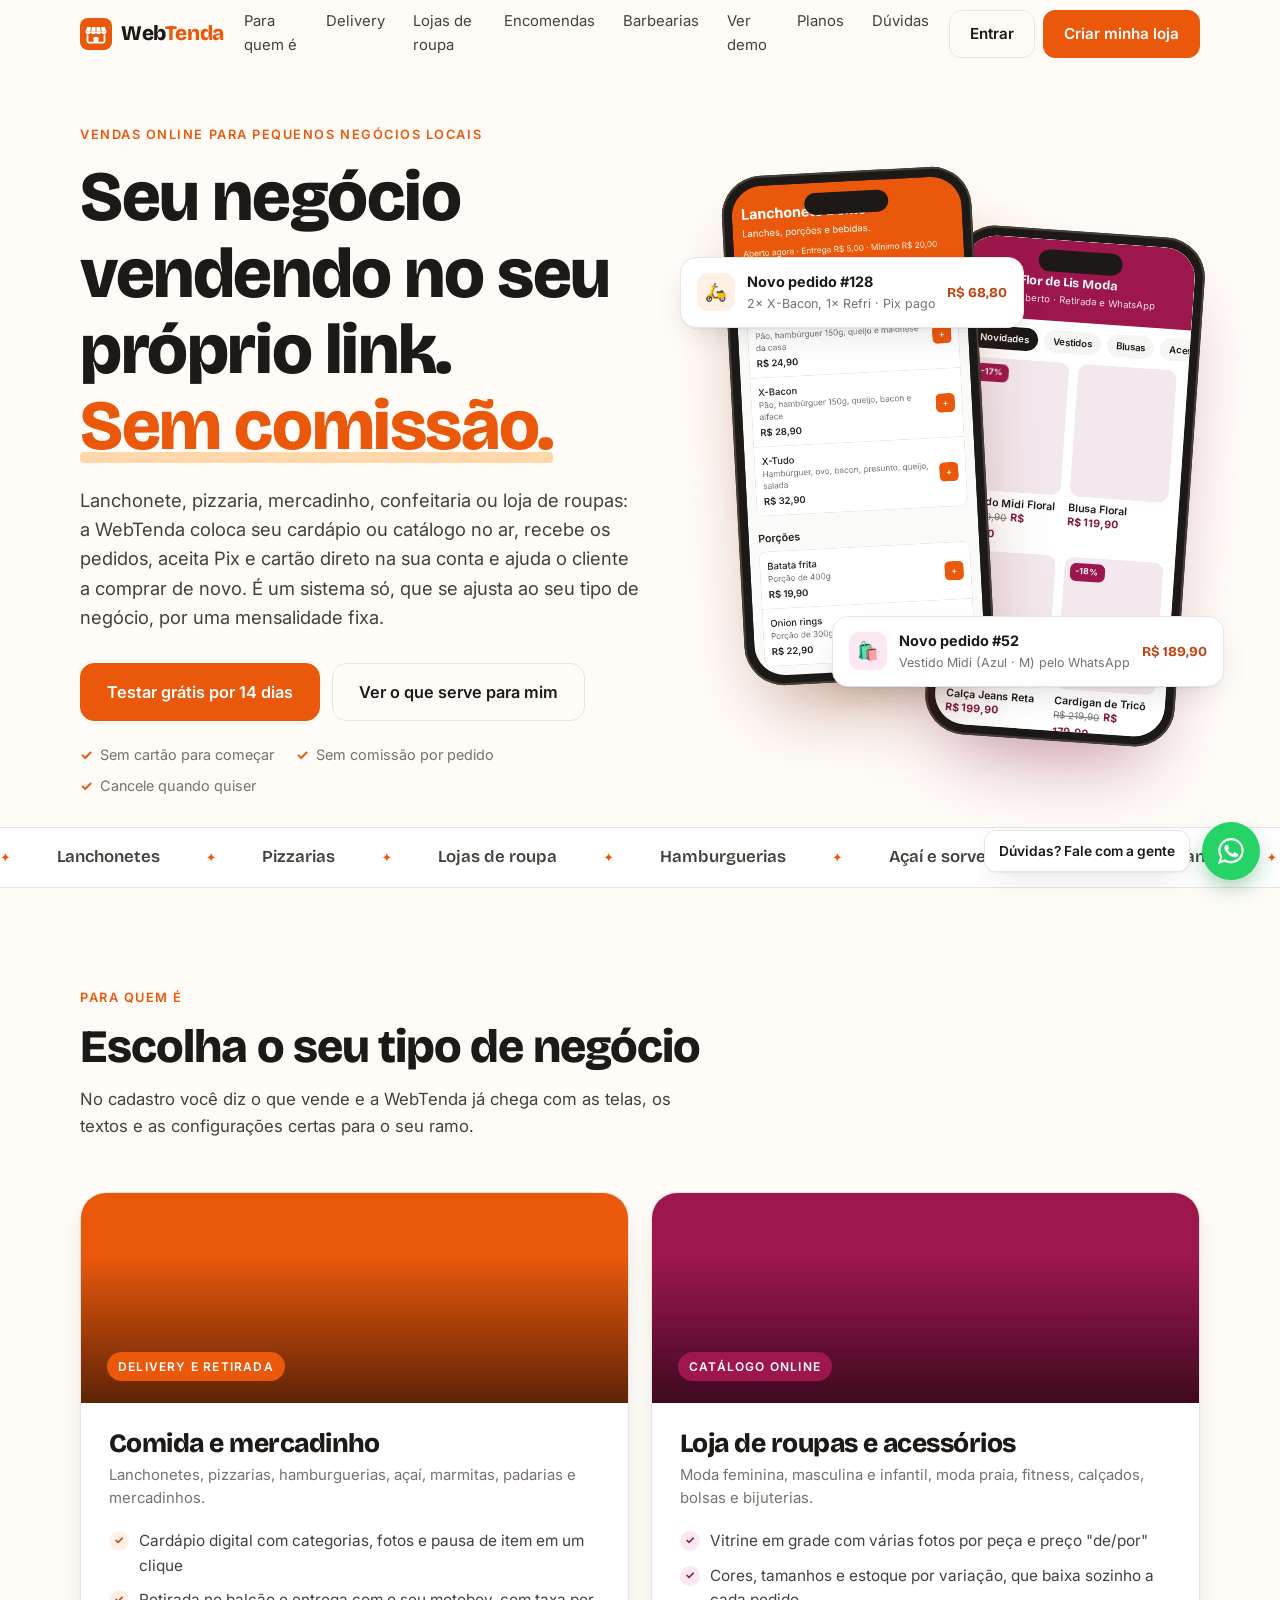
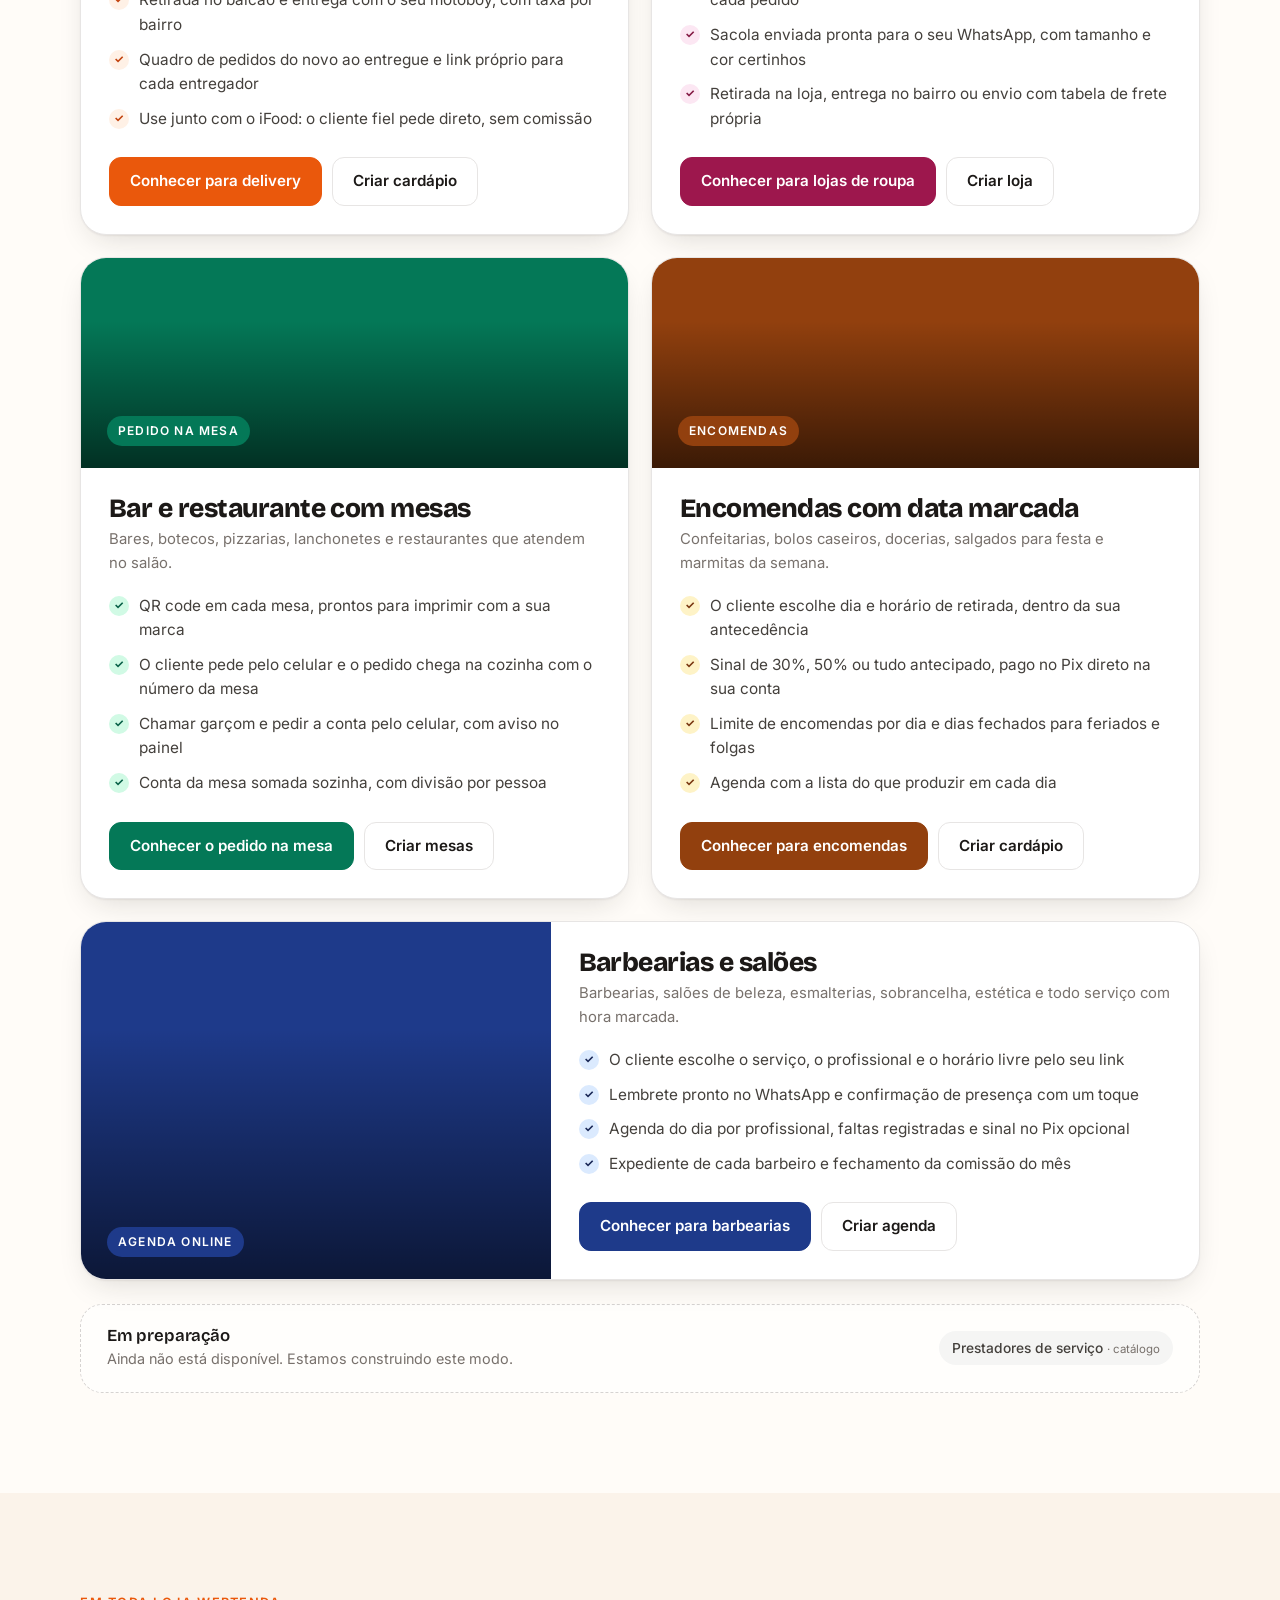
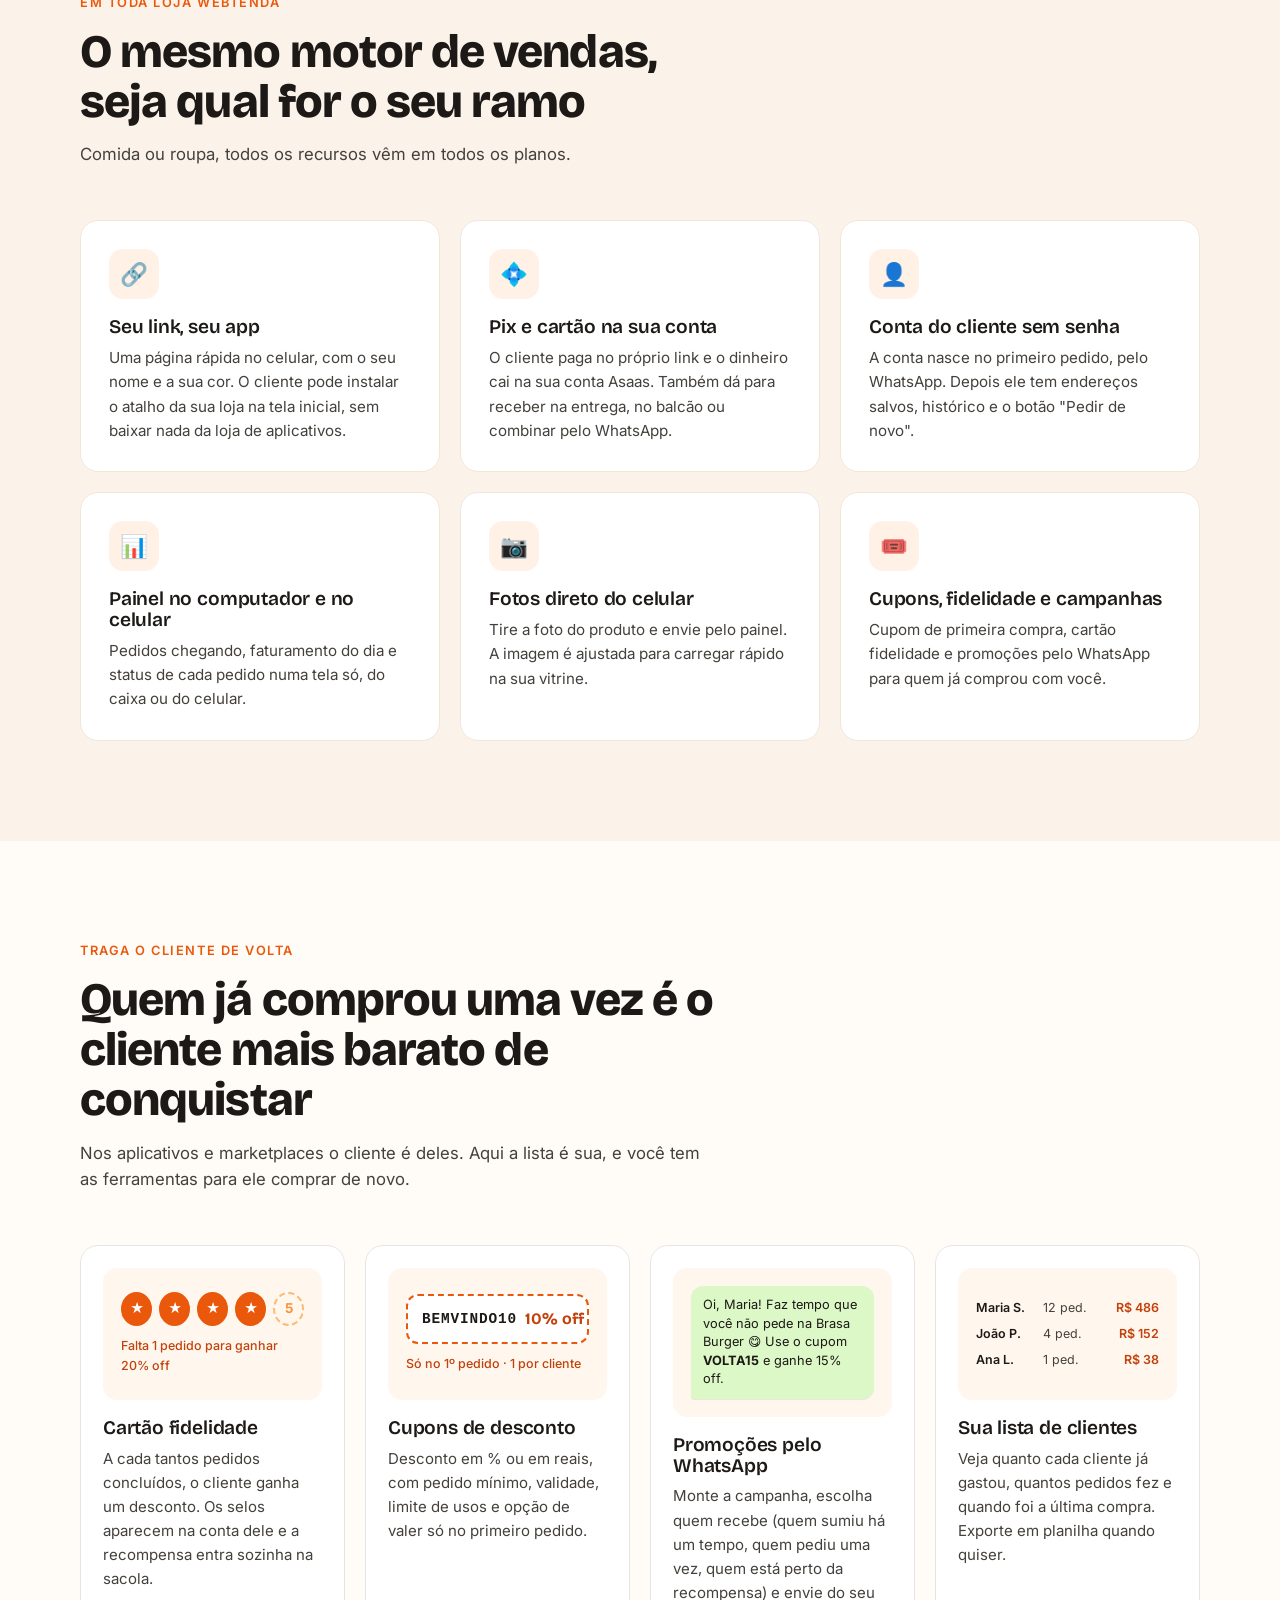
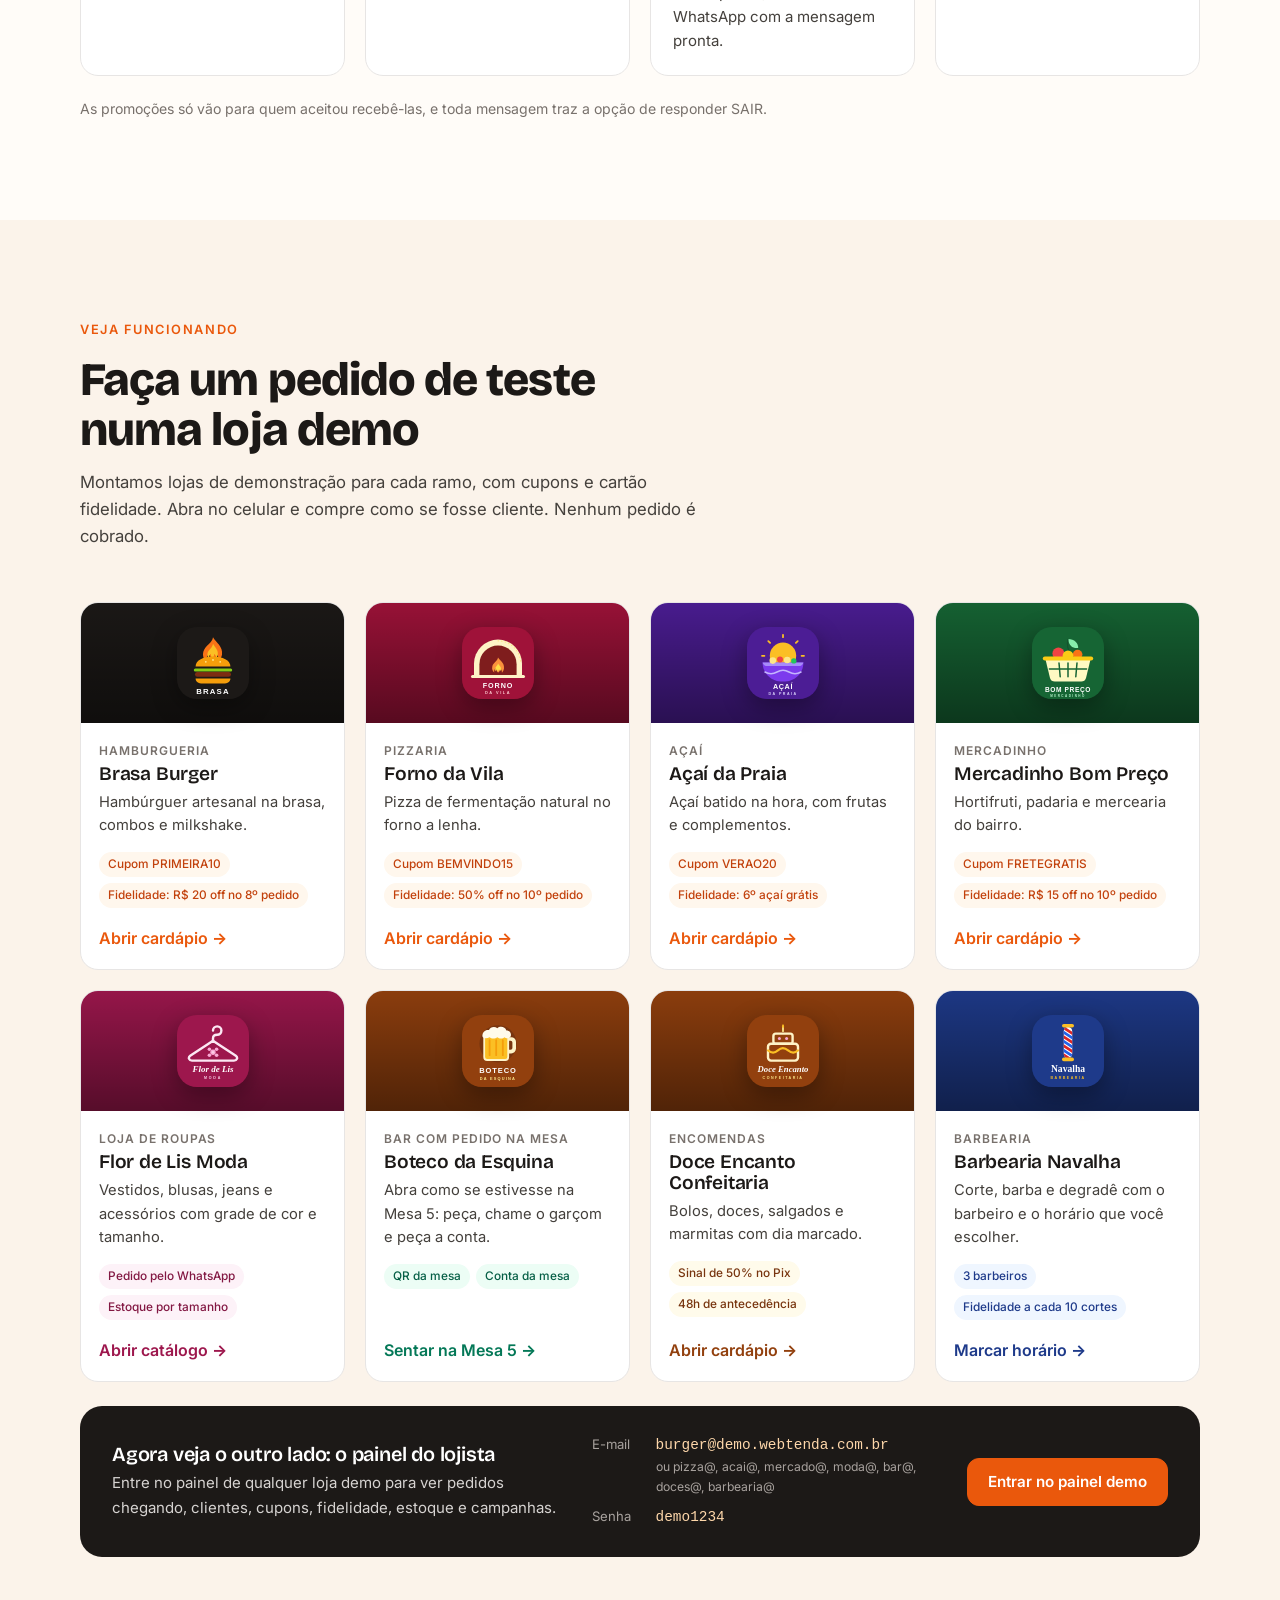
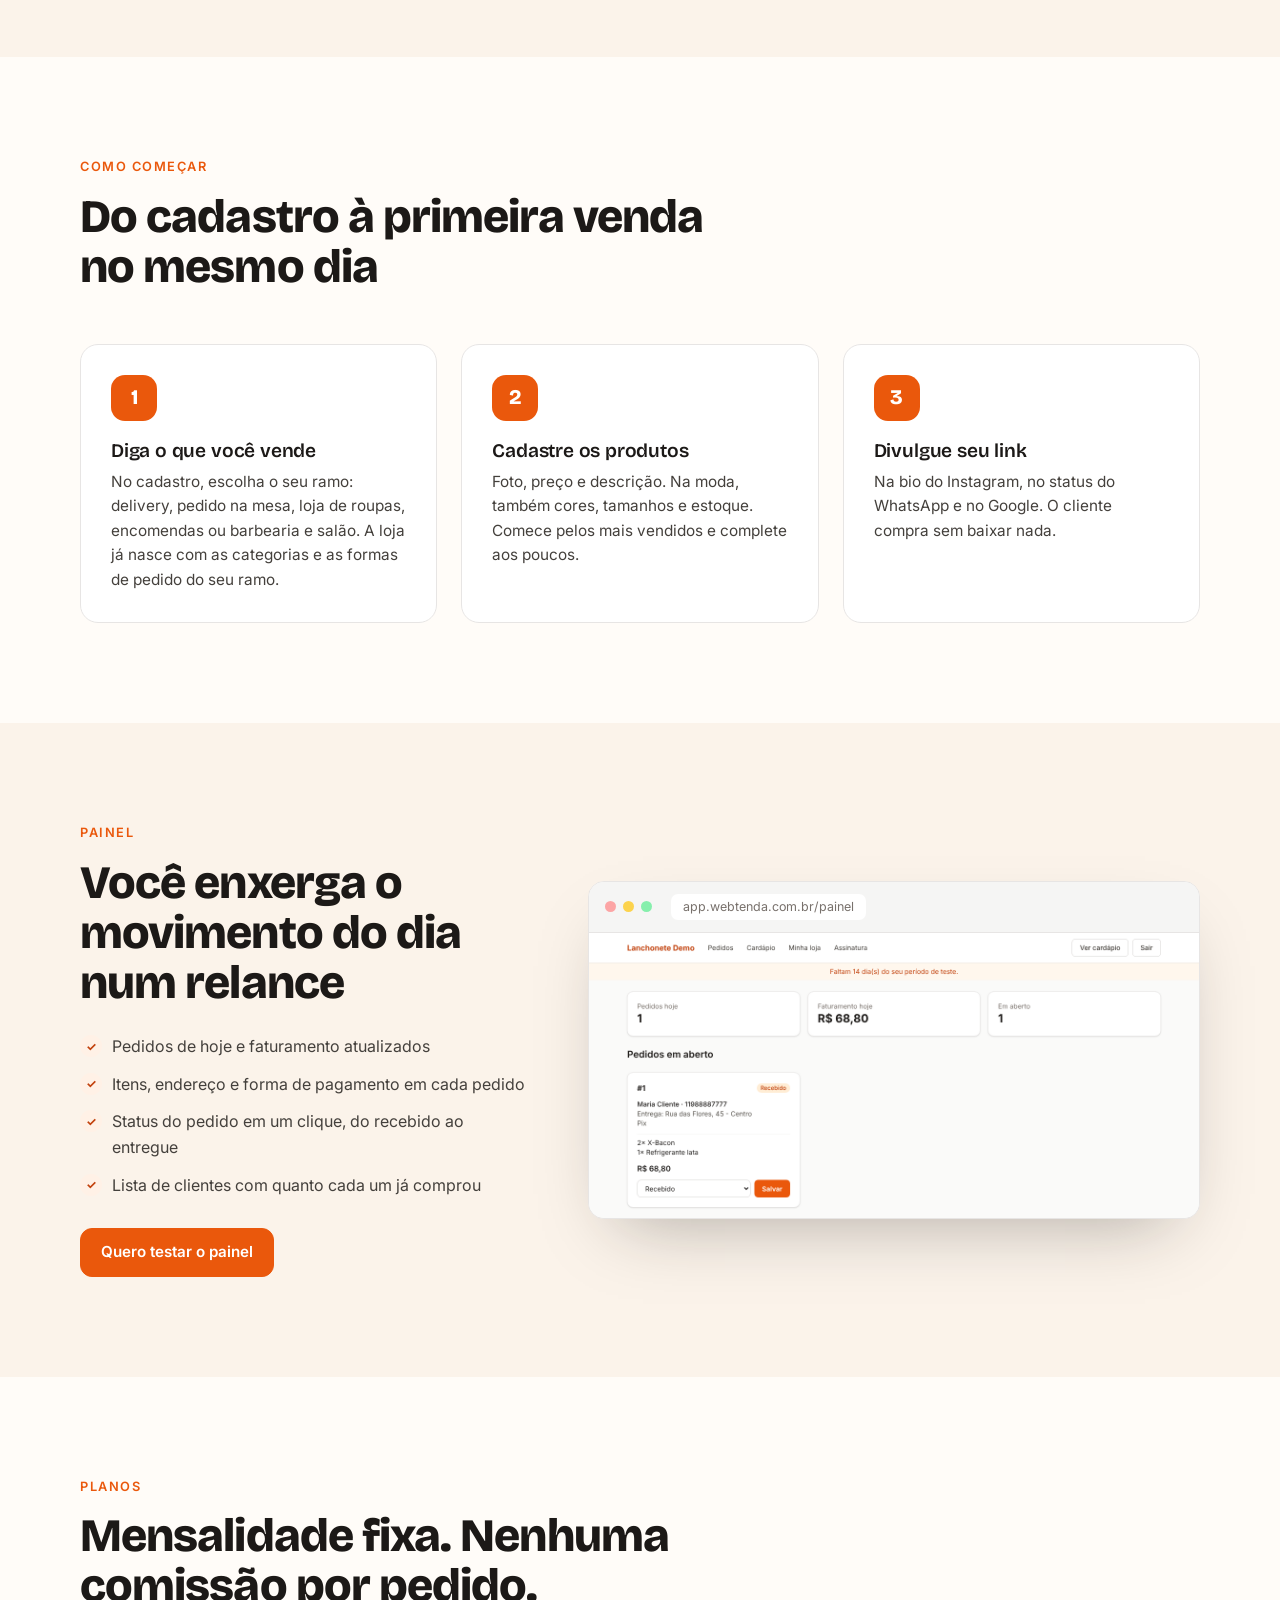
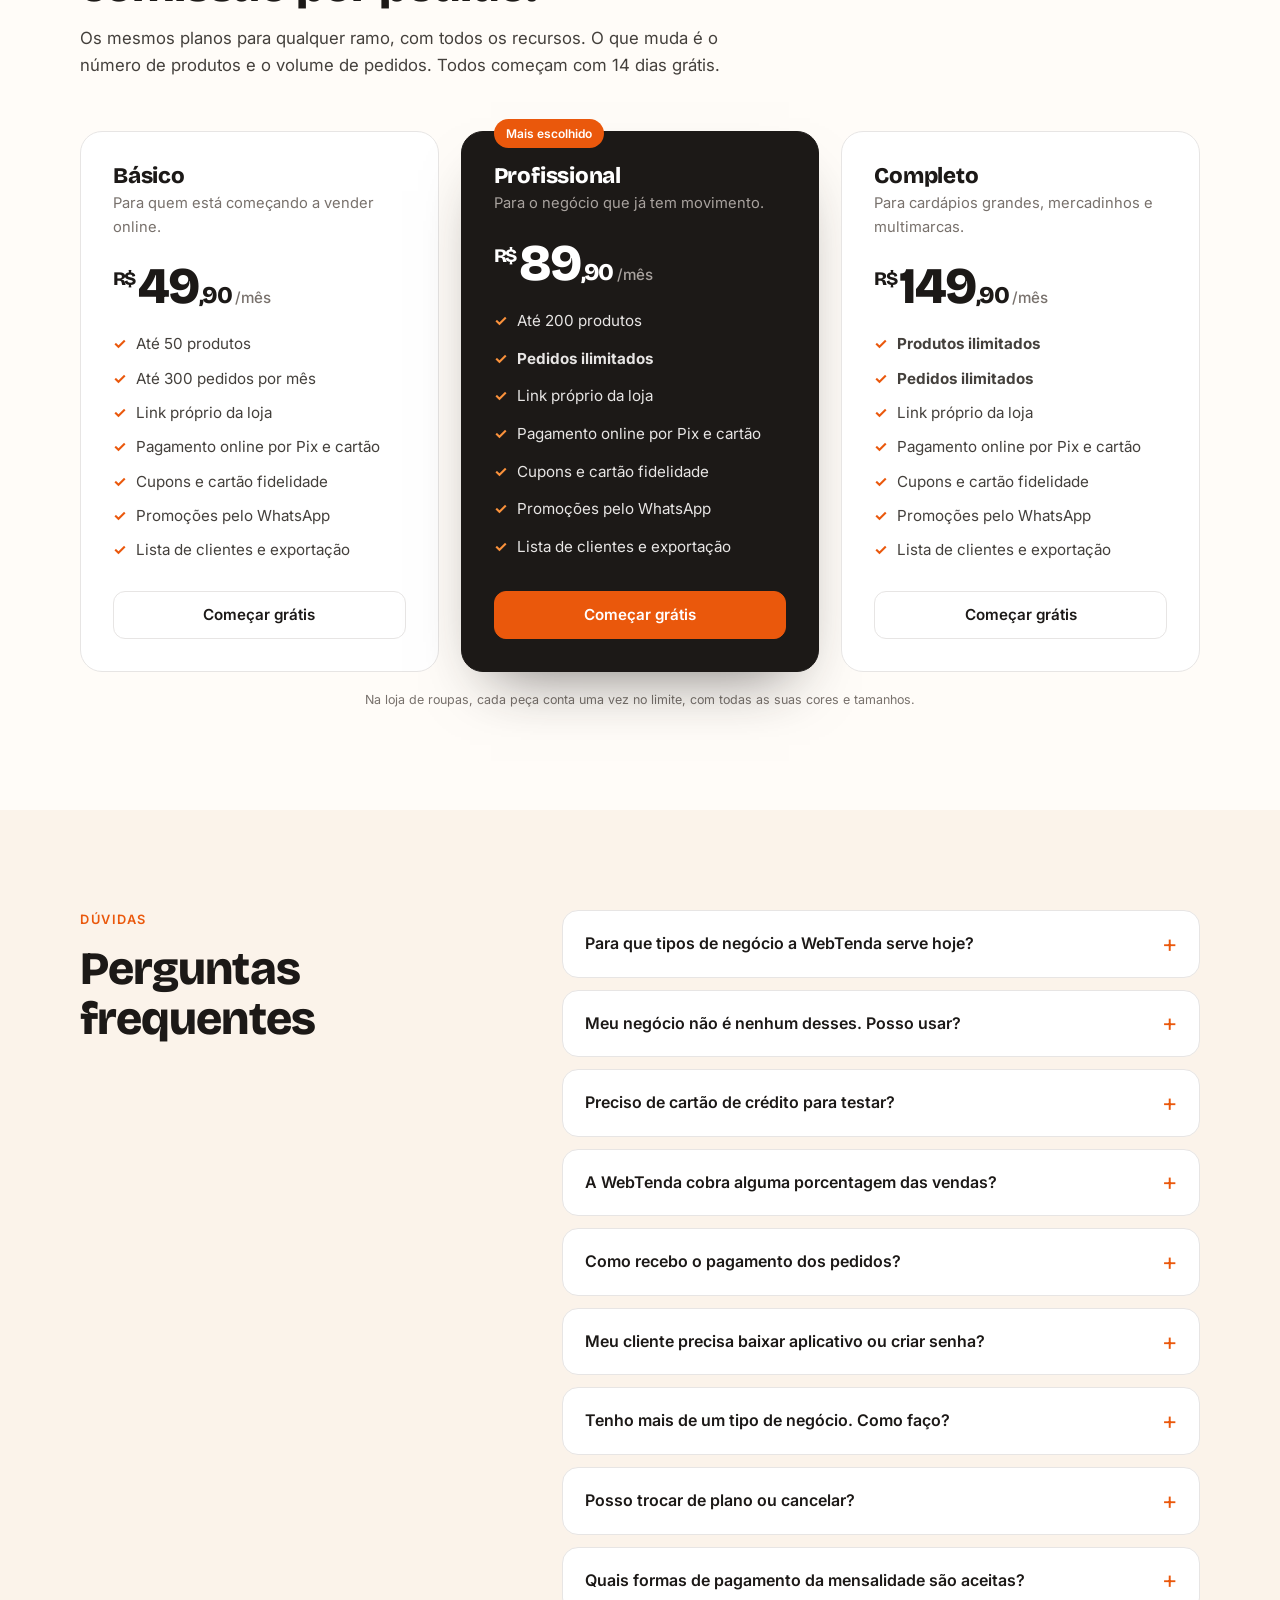
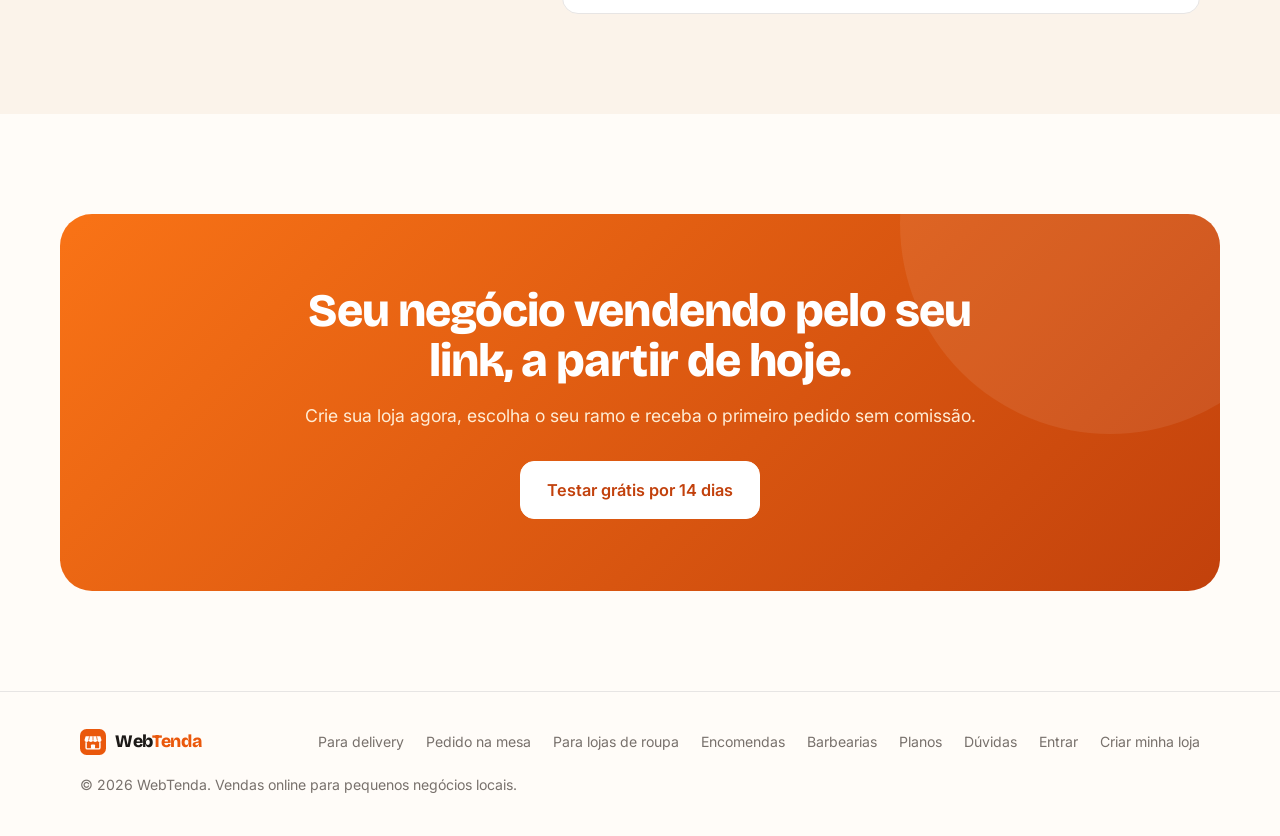
==== index.html @ 44e442da "Página para barbearias e salões e cartão na home - Nova página /barbearia/ (agenda online, lembrete," ====
<!doctype html>
<html lang="pt-BR">
<head>
<meta charset="utf-8">
<meta name="viewport" content="width=device-width, initial-scale=1">
<title>WebTenda: sua loja online com pedidos sem comissão</title>
<meta name="description" content="Cardápio digital para delivery e catálogo para lojas de roupa, com pedidos, Pix e cartão direto na sua conta, cupons, fidelidade e promoções pelo WhatsApp. Um sistema só para pequenos negócios locais, com mensalidade fixa e sem comissão por pedido. Teste grátis por 14 dias.">
<meta property="og:title" content="WebTenda: seu negócio vendendo no seu próprio link">
<meta property="og:description" content="Delivery e lojas de roupa vendendo pelo próprio link, com Pix e cartão na sua conta e sem comissão por pedido. Teste grátis por 14 dias.">
<meta property="og:type" content="website">
<meta property="og:url" content="https://webtenda.com.br/">
<meta property="og:image" content="https://webtenda.com.br/assets/og.png">
<meta name="theme-color" content="#ea580c">
<link rel="canonical" href="https://webtenda.com.br/">
<link rel="icon" href="assets/favicon.svg" type="image/svg+xml">
<link rel="apple-touch-icon" href="assets/apple-touch-icon.png">
<link rel="preconnect" href="https://fonts.googleapis.com">
<link rel="preconnect" href="https://fonts.gstatic.com" crossorigin>
<link href="https://fonts.googleapis.com/css2?family=Bricolage+Grotesque:opsz,wght@12..96,600;12..96,800&family=Inter:wght@400;500;600&display=swap" rel="stylesheet">
<link rel="stylesheet" href="style.css">
<style>
  /* Página principal: apresenta a WebTenda e leva para cada nicho. */

  /* Hero com dois celulares: cardápio (laranja) e catálogo de moda (vinho) */
  .duo-hero{position:relative;height:600px}
  .duo-hero .phone{position:absolute;width:250px;height:510px;border-radius:40px;padding:10px}
  .duo-hero .phone-screen{border-radius:31px}
  .duo-hero .p-food{left:4%;top:10px;z-index:2}
  .duo-hero .p-loja{right:2%;top:70px;transform:rotate(4deg);animation:float2 8s ease-in-out infinite;box-shadow:0 40px 80px -30px rgba(131,24,67,.5),inset 0 0 0 2px #44403c}
  @keyframes float2{0%,100%{transform:rotate(4deg) translateY(0)}50%{transform:rotate(4deg) translateY(-10px)}}
  .duo-hero .t1{top:96px;left:-34px;z-index:3}
  .duo-hero .t2{top:455px;right:-24px;z-index:3}
  .duo-hero .t2 .toast-ico{background:#fce7f3}
  .cat{height:100%;overflow:hidden;background:#fff;font-family:var(--sans);font-size:10.5px;color:var(--ink)}
  .cat-head{background:#9d174d;color:#fff;padding:32px 12px 12px;display:flex;align-items:center;gap:9px}
  .cat-head img{width:34px;height:34px;border-radius:11px;background:#fff}
  .cat-head strong{display:block;font-size:12.5px;font-family:var(--display)}
  .cat-head small{opacity:.85;font-size:9.5px}
  .cat-tabs{display:flex;gap:6px;padding:9px 11px;overflow:hidden;white-space:nowrap}
  .cat-tabs span{padding:4px 9px;border-radius:99px;background:#f5f5f4;font-weight:600;font-size:9.5px}
  .cat-tabs span.on{background:var(--ink);color:#fff}
  .cat-grid{display:grid;grid-template-columns:1fr 1fr;gap:9px;padding:0 11px;animation:scrollgrid 16s 2s ease-in-out infinite}
  .pc-img{aspect-ratio:3/4;border-radius:10px;background:#f3e8ee center/cover no-repeat;position:relative}
  .pc-img em{position:absolute;top:6px;left:6px;background:#9d174d;color:#fff;font-style:normal;font-weight:700;font-size:8.5px;padding:2px 6px;border-radius:6px}
  .pc b{display:block;margin-top:5px;font-weight:600;line-height:1.25}
  .pc s{color:var(--mute);font-size:9.5px;margin-right:4px}
  .pc i{font-style:normal;font-weight:700;color:#831843}
  @keyframes scrollgrid{0%,18%{transform:translateY(0)}50%,68%{transform:translateY(-38%)}100%{transform:translateY(0)}}

  /* Escolha do nicho */
  .niches{display:grid;grid-template-columns:repeat(2,minmax(0,1fr));gap:22px}
  .niche{--c:#ea580c;--cd:#c2410c;--cl:#fff1e6;display:flex;flex-direction:column;background:#fff;border:1px solid var(--line);border-radius:26px;overflow:hidden;box-shadow:var(--shadow);transition:transform .2s,box-shadow .2s}
  .niche:hover{transform:translateY(-4px);box-shadow:0 2px 4px rgba(28,25,23,.06),0 26px 50px -20px rgba(28,25,23,.3)}
  .niche.moda{--c:#9d174d;--cd:#831843;--cl:#fce7f3}
  .niche.mesa{--c:#047857;--cd:#065f46;--cl:#d1fae5}
  .niche.doce{--c:#92400e;--cd:#78350f;--cl:#fef3c7}
  .niche.barber{--c:#1e3a8a;--cd:#172554;--cl:#dbeafe}
  @media (min-width:901px){.niche.barber{grid-column:1/-1;flex-direction:row}.niche.barber .niche-top{width:42%;height:auto;min-height:260px;flex:none}}
  .niche-top{position:relative;height:210px;background:linear-gradient(180deg,rgba(0,0,0,0) 30%,rgba(0,0,0,.6)),var(--img) center/cover,var(--c);display:flex;align-items:flex-end;padding:22px 26px;color:#fff}
  .niche-top span{font-size:.75rem;font-weight:600;letter-spacing:.1em;text-transform:uppercase;background:var(--c);padding:5px 11px;border-radius:999px}
  .niche-body{padding:26px 28px 28px;display:flex;flex-direction:column;flex:1}
  .niche-body h3{font-size:1.65rem;font-weight:800;letter-spacing:-.02em}
  .niche-for{color:var(--mute);font-size:.93rem;margin:6px 0 18px}
  .niche-body ul{list-style:none;display:grid;gap:10px;margin-bottom:26px;flex:1}
  .niche-body li{position:relative;padding-left:30px;color:var(--ink-2);font-size:.96rem}
  .niche-body li::before{content:"✓";position:absolute;left:0;top:2px;width:20px;height:20px;border-radius:50%;background:var(--cl);color:var(--cd);font-size:.7rem;font-weight:700;display:grid;place-items:center}
  .niche-act{display:flex;flex-wrap:wrap;gap:10px}
  .niche .btn{background:var(--c);border-color:var(--c)}
  .niche .btn:hover{background:var(--cd);border-color:var(--cd)}
  .niche .btn-ghost{background:transparent;color:var(--ink);border-color:var(--line)}
  .niche .btn-ghost:hover{background:var(--cl);border-color:var(--cl);color:var(--cd)}
  .soon{margin-top:24px;display:grid;grid-template-columns:auto 1fr;gap:20px;align-items:center;border:1.5px dashed #d6d3d1;border-radius:22px;padding:22px 26px;background:rgba(255,255,255,.6)}
  .soon h3{font-size:1.05rem}
  .soon p{color:var(--mute);font-size:.9rem;margin-top:2px}
  .soon ul{list-style:none;display:flex;flex-wrap:wrap;gap:8px;justify-content:flex-end}
  .soon li{font-size:.86rem;background:#f5f5f4;color:var(--ink-2);border-radius:999px;padding:6px 13px;font-weight:500}
  .soon li small{color:var(--mute);font-weight:400}
  @media (max-width:1060px){.niches{grid-template-columns:1fr 1fr}}
  @media (max-width:900px){.niches{grid-template-columns:1fr;max-width:600px;margin:0 auto}.soon{grid-template-columns:1fr}.soon ul{justify-content:flex-start}}

  .demos-5{grid-template-columns:repeat(4,minmax(0,1fr))}
  @media (max-width:1060px){.demos-5{grid-template-columns:repeat(3,minmax(0,1fr))}}
  .demos-5 .demo-top{height:120px}
  .demos-5 .demo-top img{width:72px;height:72px}
  .demos-5 .demo-body{padding:18px}
  .demo.is-moda .demo-go{color:#9d174d}
  .demo.is-moda .demo-body li{background:#fdf2f8;color:#831843}
  .demo.is-mesa .demo-go{color:#047857}
  .demo.is-mesa .demo-body li{background:#ecfdf5;color:#065f46}
  .demo.is-doce .demo-go{color:#92400e}
  .demo.is-doce .demo-body li{background:#fffbeb;color:#78350f}
  .demo.is-barber .demo-go{color:#1e3a8a}
  .demo.is-barber .demo-body li{background:#eff6ff;color:#1e3a8a}
  @media (max-width:760px){.demos-5{grid-template-columns:1fr 1fr}}
  @media (max-width:520px){.demos-5{grid-template-columns:1fr}}

  @media (max-width:960px){.duo-hero{max-width:520px;width:100%;margin:0 auto}}
  @media (max-width:640px){
    .duo-hero{height:470px}
    .duo-hero .phone{width:190px;height:390px;border-radius:32px;padding:8px}
    .duo-hero .phone-screen{border-radius:25px}
    .duo-hero .phone-notch{top:15px;width:64px;height:17px;margin-left:-32px}
    .duo-hero .p-food{left:0}
    .duo-hero .p-loja{right:0;top:56px}
    .duo-hero .t1{top:40px;left:-4px}
    .duo-hero .t2{top:380px;right:-4px}
    .cat{font-size:9px}.cat-head{padding:26px 10px 10px}.cat-head img{width:28px;height:28px}.cat-grid{gap:7px;padding:0 9px}
  }
  @media (prefers-reduced-motion:reduce){.cat-grid,.duo-hero .p-loja{animation:none}}
</style>
</head>
<body>

<header class="nav" id="topo">
  <div class="wrap nav-in">
    <a href="#topo" class="logo" aria-label="WebTenda, início">
      <svg viewBox="0 0 64 64" aria-hidden="true"><rect width="64" height="64" rx="16" fill="#ea580c"/><path d="M14 18h36l3 9H11z" fill="#fff"/><path d="M11 27a5.25 5.25 0 0 0 10.5 0a5.25 5.25 0 0 0 10.5 0a5.25 5.25 0 0 0 10.5 0a5.25 5.25 0 0 0 10.5 0z" fill="#fff"/><path d="M23.25 18 21.5 27M40.75 18l1.75 9M32 18v9" stroke="#ea580c" stroke-width="2"/><path d="M15 34v12a3 3 0 0 0 3 3h28a3 3 0 0 0 3-3V34" stroke="#fff" stroke-width="3.5" fill="none" stroke-linecap="round"/><rect x="27" y="38" width="10" height="11" rx="2" fill="#fff"/></svg>
      <span>Web<b>Tenda</b></span>
    </a>
    <nav class="nav-links" aria-label="Seções">
      <a href="#nichos">Para quem é</a>
      <a href="delivery/">Delivery</a>
      <a href="loja/">Lojas de roupa</a>
      <a href="encomendas/">Encomendas</a>
      <a href="barbearia/">Barbearias</a>
      <a href="#demo">Ver demo</a>
      <a href="#planos">Planos</a>
      <a href="#duvidas">Dúvidas</a>
    </nav>
    <div class="nav-cta">
      <a href="https://app.webtenda.com.br/entrar" class="btn btn-ghost">Entrar</a>
      <a href="https://app.webtenda.com.br/cadastro" class="btn">Criar minha loja</a>
    </div>
  </div>
</header>

<main>
<!-- HERO -->
<section class="hero">
  <div class="wrap hero-in">
    <div class="hero-copy">
      <p class="eyebrow reveal">Vendas online para pequenos negócios locais</p>
      <h1 class="reveal">Seu negócio vendendo no seu próprio link. <em>Sem comissão.</em></h1>
      <p class="lead reveal">Lanchonete, pizzaria, mercadinho, confeitaria ou loja de roupas: a WebTenda coloca seu cardápio ou catálogo no ar, recebe os pedidos, aceita Pix e cartão direto na sua conta e ajuda o cliente a comprar de novo. É um sistema só, que se ajusta ao seu tipo de negócio, por uma mensalidade fixa.</p>
      <div class="hero-actions reveal">
        <a href="https://app.webtenda.com.br/cadastro" class="btn btn-lg">Testar grátis por 14 dias</a>
        <a href="#nichos" class="btn btn-ghost btn-lg">Ver o que serve para mim</a>
      </div>
      <ul class="hero-proof reveal">
        <li>Sem cartão para começar</li>
        <li>Sem comissão por pedido</li>
        <li>Cancele quando quiser</li>
      </ul>
    </div>

    <div class="hero-visual duo-hero" aria-hidden="true">
      <div class="blob"></div>
      <div class="phone p-food">
        <div class="phone-notch"></div>
        <div class="phone-screen"><img src="assets/cardapio.png" alt="" width="390" height="1182"></div>
      </div>
      <div class="phone p-loja">
        <div class="phone-notch"></div>
        <div class="phone-screen">
          <div class="cat">
            <div class="cat-head"><img src="assets/demo/flor-de-lis-moda.svg" alt=""><div><strong>Flor de Lis Moda</strong><small>Aberto · Retirada e WhatsApp</small></div></div>
            <div class="cat-tabs"><span class="on">Novidades</span><span>Vestidos</span><span>Blusas</span><span>Acessórios</span></div>
            <div class="cat-grid">
              <div class="pc"><div class="pc-img" style="background-image:url('https://images.unsplash.com/photo-1762154057377-cc9d3dd6900c?auto=format&fit=crop&w=300&h=400&q=60')"><em>-17%</em></div><b>Vestido Midi Floral</b><s>R$ 229,90</s><i>R$ 189,90</i></div>
              <div class="pc"><div class="pc-img" style="background-image:url('https://images.unsplash.com/photo-1561052623-76bca41705fe?auto=format&fit=crop&w=300&h=400&q=60')"></div><b>Blusa Floral</b><i>R$ 119,90</i></div>
              <div class="pc"><div class="pc-img" style="background-image:url('https://images.unsplash.com/photo-1714143136372-ddaf8b606da7?auto=format&fit=crop&w=300&h=400&q=60')"></div><b>Calça Jeans Reta</b><i>R$ 199,90</i></div>
              <div class="pc"><div class="pc-img" style="background-image:url('https://images.unsplash.com/photo-1610288311735-39b7facbd095?auto=format&fit=crop&w=300&h=400&q=60')"><em>-18%</em></div><b>Cardigan de Tricô</b><s>R$ 219,90</s><i>R$ 179,90</i></div>
              <div class="pc"><div class="pc-img" style="background-image:url('https://images.unsplash.com/photo-1598532163257-ae3c6b2524b6?auto=format&fit=crop&w=300&h=400&q=60')"></div><b>Bolsa Caramelo</b><i>R$ 229,90</i></div>
              <div class="pc"><div class="pc-img" style="background-image:url('https://images.unsplash.com/photo-1581655353564-df123a1eb820?auto=format&fit=crop&w=300&h=400&q=60')"></div><b>Camiseta Básica</b><i>R$ 59,90</i></div>
            </div>
          </div>
        </div>
      </div>
      <div class="toast t1">
        <span class="toast-ico">🛵</span>
        <div><strong>Novo pedido #128</strong><small>2× X-Bacon, 1× Refri · Pix pago</small></div>
        <b>R$ 68,80</b>
      </div>
      <div class="toast t2">
        <span class="toast-ico">🛍️</span>
        <div><strong>Novo pedido #52</strong><small>Vestido Midi (Azul · M) pelo WhatsApp</small></div>
        <b>R$ 189,90</b>
      </div>
    </div>
  </div>

  <div class="ticker" aria-label="Tipos de negócio atendidos">
    <div class="ticker-track">
      <span>Lanchonetes</span><span>Pizzarias</span><span>Lojas de roupa</span><span>Hamburguerias</span><span>Açaí e sorvetes</span><span>Moda infantil</span><span>Mercadinhos</span><span>Marmitarias</span><span>Calçados e bolsas</span><span>Padarias</span><span>Acessórios</span><span>Confeitarias</span>
      <span aria-hidden="true">Lanchonetes</span><span aria-hidden="true">Pizzarias</span><span aria-hidden="true">Lojas de roupa</span><span aria-hidden="true">Hamburguerias</span><span aria-hidden="true">Açaí e sorvetes</span><span aria-hidden="true">Moda infantil</span><span aria-hidden="true">Mercadinhos</span><span aria-hidden="true">Marmitarias</span><span aria-hidden="true">Calçados e bolsas</span><span aria-hidden="true">Padarias</span><span aria-hidden="true">Acessórios</span><span aria-hidden="true">Confeitarias</span>
    </div>
  </div>
</section>

<!-- NICHOS -->
<section class="sec" id="nichos">
  <div class="wrap">
    <div class="sec-head reveal">
      <p class="eyebrow">Para quem é</p>
      <h2>Escolha o seu tipo de negócio</h2>
      <p>No cadastro você diz o que vende e a WebTenda já chega com as telas, os textos e as configurações certas para o seu ramo.</p>
    </div>
    <div class="niches">
      <article class="niche reveal">
        <div class="niche-top" style="--img:url('https://images.unsplash.com/photo-1757834787931-ddd70f3379a5?auto=format&fit=crop&w=1000&h=440&q=70')"><span>Delivery e retirada</span></div>
        <div class="niche-body">
          <h3>Comida e mercadinho</h3>
          <p class="niche-for">Lanchonetes, pizzarias, hamburguerias, açaí, marmitas, padarias e mercadinhos.</p>
          <ul>
            <li>Cardápio digital com categorias, fotos e pausa de item em um clique</li>
            <li>Retirada no balcão e entrega com o seu motoboy, com taxa por bairro</li>
            <li>Quadro de pedidos do novo ao entregue e link próprio para cada entregador</li>
            <li>Use junto com o iFood: o cliente fiel pede direto, sem comissão</li>
          </ul>
          <div class="niche-act">
            <a href="delivery/" class="btn">Conhecer para delivery</a>
            <a href="https://app.webtenda.com.br/cadastro?tipo=delivery" class="btn btn-ghost">Criar cardápio</a>
          </div>
        </div>
      </article>
      <article class="niche moda reveal">
        <div class="niche-top" style="--img:url('https://images.unsplash.com/photo-1592924514972-71c5938462d1?auto=format&fit=crop&w=1000&h=440&q=70')"><span>Catálogo online</span></div>
        <div class="niche-body">
          <h3>Loja de roupas e acessórios</h3>
          <p class="niche-for">Moda feminina, masculina e infantil, moda praia, fitness, calçados, bolsas e bijuterias.</p>
          <ul>
            <li>Vitrine em grade com várias fotos por peça e preço "de/por"</li>
            <li>Cores, tamanhos e estoque por variação, que baixa sozinho a cada pedido</li>
            <li>Sacola enviada pronta para o seu WhatsApp, com tamanho e cor certinhos</li>
            <li>Retirada na loja, entrega no bairro ou envio com tabela de frete própria</li>
          </ul>
          <div class="niche-act">
            <a href="loja/" class="btn">Conhecer para lojas de roupa</a>
            <a href="https://app.webtenda.com.br/cadastro?tipo=loja" class="btn btn-ghost">Criar loja</a>
          </div>
        </div>
      </article>
      <article class="niche mesa reveal">
        <div class="niche-top" style="--img:url('https://images.unsplash.com/photo-1765662120818-26dd0d6e6230?auto=format&fit=crop&w=1000&h=440&q=70')"><span>Pedido na mesa</span></div>
        <div class="niche-body">
          <h3>Bar e restaurante com mesas</h3>
          <p class="niche-for">Bares, botecos, pizzarias, lanchonetes e restaurantes que atendem no salão.</p>
          <ul>
            <li>QR code em cada mesa, prontos para imprimir com a sua marca</li>
            <li>O cliente pede pelo celular e o pedido chega na cozinha com o número da mesa</li>
            <li>Chamar garçom e pedir a conta pelo celular, com aviso no painel</li>
            <li>Conta da mesa somada sozinha, com divisão por pessoa</li>
          </ul>
          <div class="niche-act">
            <a href="mesa/" class="btn">Conhecer o pedido na mesa</a>
            <a href="https://app.webtenda.com.br/cadastro?tipo=mesa" class="btn btn-ghost">Criar mesas</a>
          </div>
        </div>
      </article>
      <article class="niche doce reveal">
        <div class="niche-top" style="--img:url('https://images.unsplash.com/photo-1606890737304-57a1ca8a5b62?auto=format&fit=crop&w=1000&h=440&q=70')"><span>Encomendas</span></div>
        <div class="niche-body">
          <h3>Encomendas com data marcada</h3>
          <p class="niche-for">Confeitarias, bolos caseiros, docerias, salgados para festa e marmitas da semana.</p>
          <ul>
            <li>O cliente escolhe dia e horário de retirada, dentro da sua antecedência</li>
            <li>Sinal de 30%, 50% ou tudo antecipado, pago no Pix direto na sua conta</li>
            <li>Limite de encomendas por dia e dias fechados para feriados e folgas</li>
            <li>Agenda com a lista do que produzir em cada dia</li>
          </ul>
          <div class="niche-act">
            <a href="encomendas/" class="btn">Conhecer para encomendas</a>
            <a href="https://app.webtenda.com.br/cadastro?tipo=encomendas" class="btn btn-ghost">Criar cardápio</a>
          </div>
        </div>
      </article>
      <article class="niche barber reveal">
        <div class="niche-top" style="--img:url('https://images.unsplash.com/photo-1759134198561-e2041049419c?auto=format&fit=crop&w=1000&h=600&q=70')"><span>Agenda online</span></div>
        <div class="niche-body">
          <h3>Barbearias e salões</h3>
          <p class="niche-for">Barbearias, salões de beleza, esmalterias, sobrancelha, estética e todo serviço com hora marcada.</p>
          <ul>
            <li>O cliente escolhe o serviço, o profissional e o horário livre pelo seu link</li>
            <li>Lembrete pronto no WhatsApp e confirmação de presença com um toque</li>
            <li>Agenda do dia por profissional, faltas registradas e sinal no Pix opcional</li>
            <li>Expediente de cada barbeiro e fechamento da comissão do mês</li>
          </ul>
          <div class="niche-act">
            <a href="barbearia/" class="btn">Conhecer para barbearias</a>
            <a href="https://app.webtenda.com.br/cadastro?tipo=barbearia" class="btn btn-ghost">Criar agenda</a>
          </div>
        </div>
      </article>
    </div>
    <div class="soon reveal">
      <div>
        <h3>Em preparação</h3>
        <p>Ainda não está disponível. Estamos construindo este modo.</p>
      </div>
      <ul>
        <li>Prestadores de serviço <small>· catálogo</small></li>
      </ul>
    </div>
  </div>
</section>

<!-- RECURSOS EM COMUM -->
<section class="sec sec-alt" id="recursos">
  <div class="wrap">
    <div class="sec-head reveal">
      <p class="eyebrow">Em toda loja WebTenda</p>
      <h2>O mesmo motor de vendas, seja qual for o seu ramo</h2>
      <p>Comida ou roupa, todos os recursos vêm em todos os planos.</p>
    </div>
    <div class="features">
      <article class="feat reveal">
        <span class="feat-ico">🔗</span>
        <h3>Seu link, seu app</h3>
        <p>Uma página rápida no celular, com o seu nome e a sua cor. O cliente pode instalar o atalho da sua loja na tela inicial, sem baixar nada da loja de aplicativos.</p>
      </article>
      <article class="feat reveal">
        <span class="feat-ico">💠</span>
        <h3>Pix e cartão na sua conta</h3>
        <p>O cliente paga no próprio link e o dinheiro cai na sua conta Asaas. Também dá para receber na entrega, no balcão ou combinar pelo WhatsApp.</p>
      </article>
      <article class="feat reveal">
        <span class="feat-ico">👤</span>
        <h3>Conta do cliente sem senha</h3>
        <p>A conta nasce no primeiro pedido, pelo WhatsApp. Depois ele tem endereços salvos, histórico e o botão "Pedir de novo".</p>
      </article>
      <article class="feat reveal">
        <span class="feat-ico">📊</span>
        <h3>Painel no computador e no celular</h3>
        <p>Pedidos chegando, faturamento do dia e status de cada pedido numa tela só, do caixa ou do celular.</p>
      </article>
      <article class="feat reveal">
        <span class="feat-ico">📷</span>
        <h3>Fotos direto do celular</h3>
        <p>Tire a foto do produto e envie pelo painel. A imagem é ajustada para carregar rápido na sua vitrine.</p>
      </article>
      <article class="feat reveal">
        <span class="feat-ico">🎟️</span>
        <h3>Cupons, fidelidade e campanhas</h3>
        <p>Cupom de primeira compra, cartão fidelidade e promoções pelo WhatsApp para quem já comprou com você.</p>
      </article>
    </div>
  </div>
</section>

<!-- FIDELIZAÇÃO -->
<section class="sec loyal" id="clientes">
  <div class="wrap">
    <div class="sec-head reveal">
      <p class="eyebrow">Traga o cliente de volta</p>
      <h2>Quem já comprou uma vez é o cliente mais barato de conquistar</h2>
      <p>Nos aplicativos e marketplaces o cliente é deles. Aqui a lista é sua, e você tem as ferramentas para ele comprar de novo.</p>
    </div>
    <div class="loyal-grid">
      <article class="lcard reveal">
        <div class="lvis">
          <div class="stamps"><i class="on">★</i><i class="on">★</i><i class="on">★</i><i class="on">★</i><i>5</i></div>
          <small>Falta 1 pedido para ganhar 20% off</small>
        </div>
        <h3>Cartão fidelidade</h3>
        <p>A cada tantos pedidos concluídos, o cliente ganha um desconto. Os selos aparecem na conta dele e a recompensa entra sozinha na sacola.</p>
      </article>
      <article class="lcard reveal">
        <div class="lvis">
          <div class="coupon"><span>BEMVINDO10</span><b>10% off</b></div>
          <small>Só no 1º pedido · 1 por cliente</small>
        </div>
        <h3>Cupons de desconto</h3>
        <p>Desconto em % ou em reais, com pedido mínimo, validade, limite de usos e opção de valer só no primeiro pedido.</p>
      </article>
      <article class="lcard reveal">
        <div class="lvis">
          <div class="bubble">Oi, Maria! Faz tempo que você não pede na Brasa Burger 😋 Use o cupom <b>VOLTA15</b> e ganhe 15% off.</div>
        </div>
        <h3>Promoções pelo WhatsApp</h3>
        <p>Monte a campanha, escolha quem recebe (quem sumiu há um tempo, quem pediu uma vez, quem está perto da recompensa) e envie do seu WhatsApp com a mensagem pronta.</p>
      </article>
      <article class="lcard reveal">
        <div class="lvis">
          <div class="mini-table"><span>Maria S.</span><span>12 ped.</span><span>R$ 486</span><span>João P.</span><span>4 ped.</span><span>R$ 152</span><span>Ana L.</span><span>1 ped.</span><span>R$ 38</span></div>
        </div>
        <h3>Sua lista de clientes</h3>
        <p>Veja quanto cada cliente já gastou, quantos pedidos fez e quando foi a última compra. Exporte em planilha quando quiser.</p>
      </article>
    </div>
    <p class="loyal-note reveal">As promoções só vão para quem aceitou recebê-las, e toda mensagem traz a opção de responder SAIR.</p>
  </div>
</section>


<!-- LOJAS DEMO -->
<section class="sec sec-alt" id="demo">
  <div class="wrap">
    <div class="sec-head reveal">
      <p class="eyebrow">Veja funcionando</p>
      <h2>Faça um pedido de teste numa loja demo</h2>
      <p>Montamos lojas de demonstração para cada ramo, com cupons e cartão fidelidade. Abra no celular e compre como se fosse cliente. Nenhum pedido é cobrado.</p>
    </div>
    <div class="demos demos-5">
      <a class="demo reveal" href="https://app.webtenda.com.br/loja/brasa-burger" target="_blank" rel="noopener">
        <div class="demo-top" style="--c:#1c1917;--img:url('https://images.unsplash.com/photo-1757834787931-ddd70f3379a5?auto=format&fit=crop&w=800&h=400&q=70')"><img src="assets/demo/brasa-burger.svg" alt="" width="84" height="84"></div>
        <div class="demo-body">
          <small>Hamburgueria</small>
          <h3>Brasa Burger</h3>
          <p>Hambúrguer artesanal na brasa, combos e milkshake.</p>
          <ul><li>Cupom PRIMEIRA10</li><li>Fidelidade: R$ 20 off no 8º pedido</li></ul>
          <span class="demo-go">Abrir cardápio <b>→</b></span>
        </div>
      </a>
      <a class="demo reveal" href="https://app.webtenda.com.br/loja/forno-da-vila" target="_blank" rel="noopener">
        <div class="demo-top" style="--c:#9f1239;--img:url('https://images.unsplash.com/photo-1772494047915-79042d21eb09?auto=format&fit=crop&w=800&h=400&q=70')"><img src="assets/demo/forno-da-vila.svg" alt="" width="84" height="84"></div>
        <div class="demo-body">
          <small>Pizzaria</small>
          <h3>Forno da Vila</h3>
          <p>Pizza de fermentação natural no forno a lenha.</p>
          <ul><li>Cupom BEMVINDO15</li><li>Fidelidade: 50% off no 10º pedido</li></ul>
          <span class="demo-go">Abrir cardápio <b>→</b></span>
        </div>
      </a>
      <a class="demo reveal" href="https://app.webtenda.com.br/loja/acai-da-praia" target="_blank" rel="noopener">
        <div class="demo-top" style="--c:#4c1d95;--img:url('https://images.unsplash.com/photo-1787406988073-c6ed034788ad?auto=format&fit=crop&w=800&h=400&q=70')"><img src="assets/demo/acai-da-praia.svg" alt="" width="84" height="84"></div>
        <div class="demo-body">
          <small>Açaí</small>
          <h3>Açaí da Praia</h3>
          <p>Açaí batido na hora, com frutas e complementos.</p>
          <ul><li>Cupom VERAO20</li><li>Fidelidade: 6º açaí grátis</li></ul>
          <span class="demo-go">Abrir cardápio <b>→</b></span>
        </div>
      </a>
      <a class="demo reveal" href="https://app.webtenda.com.br/loja/mercadinho-bom-preco" target="_blank" rel="noopener">
        <div class="demo-top" style="--c:#166534;--img:url('https://images.unsplash.com/photo-1582284540020-8acbe03f4924?auto=format&fit=crop&w=800&h=400&q=70')"><img src="assets/demo/mercadinho-bom-preco.svg" alt="" width="84" height="84"></div>
        <div class="demo-body">
          <small>Mercadinho</small>
          <h3>Mercadinho Bom Preço</h3>
          <p>Hortifruti, padaria e mercearia do bairro.</p>
          <ul><li>Cupom FRETEGRATIS</li><li>Fidelidade: R$ 15 off no 10º pedido</li></ul>
          <span class="demo-go">Abrir cardápio <b>→</b></span>
        </div>
      </a>
      <a class="demo is-moda reveal" href="https://app.webtenda.com.br/loja/flor-de-lis-moda" target="_blank" rel="noopener">
        <div class="demo-top" style="--c:#9d174d;--img:url('https://images.unsplash.com/photo-1592924514972-71c5938462d1?auto=format&fit=crop&w=800&h=400&q=70')"><img src="assets/demo/flor-de-lis-moda.svg" alt="" width="84" height="84"></div>
        <div class="demo-body">
          <small>Loja de roupas</small>
          <h3>Flor de Lis Moda</h3>
          <p>Vestidos, blusas, jeans e acessórios com grade de cor e tamanho.</p>
          <ul><li>Pedido pelo WhatsApp</li><li>Estoque por tamanho</li></ul>
          <span class="demo-go">Abrir catálogo <b>→</b></span>
        </div>
      </a>
      <a class="demo is-mesa reveal" href="https://app.webtenda.com.br/loja/boteco-da-esquina/mesa/bar-5" target="_blank" rel="noopener">
        <div class="demo-top" style="--c:#92400e;--img:url('https://images.unsplash.com/photo-1765662120818-26dd0d6e6230?auto=format&fit=crop&w=800&h=400&q=70')"><img src="assets/demo/boteco-da-esquina.svg" alt="" width="84" height="84"></div>
        <div class="demo-body">
          <small>Bar com pedido na mesa</small>
          <h3>Boteco da Esquina</h3>
          <p>Abra como se estivesse na Mesa 5: peça, chame o garçom e peça a conta.</p>
          <ul><li>QR da mesa</li><li>Conta da mesa</li></ul>
          <span class="demo-go">Sentar na Mesa 5 <b>→</b></span>
        </div>
      </a>
      <a class="demo is-doce reveal" href="https://app.webtenda.com.br/loja/doce-encanto" target="_blank" rel="noopener">
        <div class="demo-top" style="--c:#92400e;--img:url('https://images.unsplash.com/photo-1606890737304-57a1ca8a5b62?auto=format&fit=crop&w=800&h=400&q=70')"><img src="assets/demo/doce-encanto.svg" alt="" width="84" height="84"></div>
        <div class="demo-body">
          <small>Encomendas</small>
          <h3>Doce Encanto Confeitaria</h3>
          <p>Bolos, doces, salgados e marmitas com dia marcado.</p>
          <ul><li>Sinal de 50% no Pix</li><li>48h de antecedência</li></ul>
          <span class="demo-go">Abrir cardápio <b>→</b></span>
        </div>
      </a>
      <a class="demo is-barber reveal" href="https://app.webtenda.com.br/loja/barbearia-navalha" target="_blank" rel="noopener">
        <div class="demo-top" style="--c:#1e3a8a;--img:url('https://images.unsplash.com/photo-1759134198561-e2041049419c?auto=format&fit=crop&w=800&h=400&q=70')"><img src="assets/demo/barbearia-navalha.svg" alt="" width="84" height="84"></div>
        <div class="demo-body">
          <small>Barbearia</small>
          <h3>Barbearia Navalha</h3>
          <p>Corte, barba e degradê com o barbeiro e o horário que você escolher.</p>
          <ul><li>3 barbeiros</li><li>Fidelidade a cada 10 cortes</li></ul>
          <span class="demo-go">Marcar horário <b>→</b></span>
        </div>
      </a>
    </div>

    <div class="demo-panel reveal">
      <div>
        <h3>Agora veja o outro lado: o painel do lojista</h3>
        <p>Entre no painel de qualquer loja demo para ver pedidos chegando, clientes, cupons, fidelidade, estoque e campanhas.</p>
      </div>
      <dl>
        <div><dt>E-mail</dt><dd><code>burger@demo.webtenda.com.br</code><small>ou pizza@, acai@, mercado@, moda@, bar@, doces@, barbearia@</small></dd></div>
        <div><dt>Senha</dt><dd><code>demo1234</code></dd></div>
      </dl>
      <a href="https://app.webtenda.com.br/entrar" target="_blank" rel="noopener" class="btn">Entrar no painel demo</a>
    </div>
  </div>
</section>

<!-- COMO FUNCIONA -->
<section class="sec" id="como-funciona">
  <div class="wrap">
    <div class="sec-head reveal">
      <p class="eyebrow">Como começar</p>
      <h2>Do cadastro à primeira venda no mesmo dia</h2>
    </div>
    <ol class="steps">
      <li class="reveal">
        <span class="step-n">1</span>
        <h3>Diga o que você vende</h3>
        <p>No cadastro, escolha o seu ramo: delivery, pedido na mesa, loja de roupas, encomendas ou barbearia e salão. A loja já nasce com as categorias e as formas de pedido do seu ramo.</p>
      </li>
      <li class="reveal">
        <span class="step-n">2</span>
        <h3>Cadastre os produtos</h3>
        <p>Foto, preço e descrição. Na moda, também cores, tamanhos e estoque. Comece pelos mais vendidos e complete aos poucos.</p>
      </li>
      <li class="reveal">
        <span class="step-n">3</span>
        <h3>Divulgue seu link</h3>
        <p>Na bio do Instagram, no status do WhatsApp e no Google. O cliente compra sem baixar nada.</p>
      </li>
    </ol>
  </div>
</section>

<!-- PAINEL SHOWCASE -->
<section class="sec showcase sec-alt">
  <div class="wrap show-in">
    <div class="show-copy reveal">
      <p class="eyebrow">Painel</p>
      <h2>Você enxerga o movimento do dia num relance</h2>
      <ul class="checks">
        <li>Pedidos de hoje e faturamento atualizados</li>
        <li>Itens, endereço e forma de pagamento em cada pedido</li>
        <li>Status do pedido em um clique, do recebido ao entregue</li>
        <li>Lista de clientes com quanto cada um já comprou</li>
      </ul>
      <a href="https://app.webtenda.com.br/cadastro" class="btn">Quero testar o painel</a>
    </div>
    <div class="browser reveal">
      <div class="browser-bar"><i></i><i></i><i></i><span>app.webtenda.com.br/painel</span></div>
      <img src="assets/painel.png" alt="Painel do lojista com pedidos de hoje, faturamento e pedidos em aberto" width="1280" height="860" loading="lazy">
    </div>
  </div>
</section>

<!-- PLANOS -->
<section class="sec" id="planos">
  <div class="wrap">
    <div class="sec-head reveal">
      <p class="eyebrow">Planos</p>
      <h2>Mensalidade fixa. Nenhuma comissão por pedido.</h2>
      <p>Os mesmos planos para qualquer ramo, com todos os recursos. O que muda é o número de produtos e o volume de pedidos. Todos começam com 14 dias grátis.</p>
    </div>
    <div class="plans">
      <article class="plan reveal">
        <h3>Básico</h3>
        <p class="plan-desc">Para quem está começando a vender online.</p>
        <p class="price"><span>R$</span>49<small>,90</small><em>/mês</em></p>
        <ul>
          <li>Até 50 produtos</li>
          <li>Até 300 pedidos por mês</li>
          <li>Link próprio da loja</li>
          <li>Pagamento online por Pix e cartão</li>
          <li>Cupons e cartão fidelidade</li>
          <li>Promoções pelo WhatsApp</li>
          <li>Lista de clientes e exportação</li>
        </ul>
        <a href="https://app.webtenda.com.br/cadastro" class="btn btn-ghost btn-block">Começar grátis</a>
      </article>
      <article class="plan plan-pop reveal">
        <span class="badge">Mais escolhido</span>
        <h3>Profissional</h3>
        <p class="plan-desc">Para o negócio que já tem movimento.</p>
        <p class="price"><span>R$</span>89<small>,90</small><em>/mês</em></p>
        <ul>
          <li>Até 200 produtos</li>
          <li><strong>Pedidos ilimitados</strong></li>
          <li>Link próprio da loja</li>
          <li>Pagamento online por Pix e cartão</li>
          <li>Cupons e cartão fidelidade</li>
          <li>Promoções pelo WhatsApp</li>
          <li>Lista de clientes e exportação</li>
        </ul>
        <a href="https://app.webtenda.com.br/cadastro" class="btn btn-block">Começar grátis</a>
      </article>
      <article class="plan reveal">
        <h3>Completo</h3>
        <p class="plan-desc">Para cardápios grandes, mercadinhos e multimarcas.</p>
        <p class="price"><span>R$</span>149<small>,90</small><em>/mês</em></p>
        <ul>
          <li><strong>Produtos ilimitados</strong></li>
          <li><strong>Pedidos ilimitados</strong></li>
          <li>Link próprio da loja</li>
          <li>Pagamento online por Pix e cartão</li>
          <li>Cupons e cartão fidelidade</li>
          <li>Promoções pelo WhatsApp</li>
          <li>Lista de clientes e exportação</li>
        </ul>
        <a href="https://app.webtenda.com.br/cadastro" class="btn btn-ghost btn-block">Começar grátis</a>
      </article>
    </div>
    <p class="fine reveal" style="text-align:center;margin-top:18px;color:var(--mute)">Na loja de roupas, cada peça conta uma vez no limite, com todas as suas cores e tamanhos.</p>
  </div>
</section>

<!-- FAQ -->
<section class="sec sec-alt" id="duvidas">
  <div class="wrap faq-in">
    <div class="sec-head reveal">
      <p class="eyebrow">Dúvidas</p>
      <h2>Perguntas frequentes</h2>
    </div>
    <div class="faq">
      <details class="reveal"><summary>Para que tipos de negócio a WebTenda serve hoje?</summary><p>Para delivery e retirada (lanchonetes, pizzarias, açaí, marmitas, padarias, mercadinhos e parecidos), para bares e restaurantes que recebem pedido na mesa pelo QR code, para lojas de roupa, calçados e acessórios, para encomendas com data marcada (confeitarias, doces, salgados e marmitas) e para barbearias e salões com agenda online. Veja os detalhes de cada um em <a href="delivery/" style="text-decoration:underline">WebTenda para delivery</a>, <a href="mesa/" style="text-decoration:underline">pedido na mesa</a>, <a href="loja/" style="text-decoration:underline">WebTenda para lojas de roupa</a>, <a href="encomendas/" style="text-decoration:underline">encomendas</a> e <a href="barbearia/" style="text-decoration:underline">barbearias</a>.</p></details>
      <details class="reveal"><summary>Meu negócio não é nenhum desses. Posso usar?</summary><p>Se você vende produtos com preço e o cliente busca ou recebe em casa, como adega, pet shop ou hortifrúti, o modo delivery costuma servir bem. Se você atende com hora marcada, como manicure, estética ou tatuagem, o modo barbearia e salão serve. O catálogo para prestadores de serviço ainda está em preparação.</p></details>
      <details class="reveal"><summary>Preciso de cartão de crédito para testar?</summary><p>Não. Você cria a loja e usa por 14 dias sem pagar nada. Só escolhe a forma de pagamento se decidir continuar.</p></details>
      <details class="reveal"><summary>A WebTenda cobra alguma porcentagem das vendas?</summary><p>Não. Você paga apenas a mensalidade do plano escolhido. O valor dos pedidos é todo seu.</p></details>
      <details class="reveal"><summary>Como recebo o pagamento dos pedidos?</summary><p>Do jeito que preferir. Com o pagamento online ativado, o cliente paga por Pix ou cartão e o dinheiro cai na sua própria conta no Asaas, que você abre pelo painel, com a tarifa do Asaas por transação. Também dá para receber na entrega ou no balcão, ou combinar pelo WhatsApp.</p></details>
      <details class="reveal"><summary>Meu cliente precisa baixar aplicativo ou criar senha?</summary><p>Não. Sua loja abre no navegador, a conta do cliente nasce no primeiro pedido pelo WhatsApp e quem quiser pode instalar o atalho da sua loja na tela do celular.</p></details>
      <details class="reveal"><summary>Tenho mais de um tipo de negócio. Como faço?</summary><p>Cada loja tem o seu tipo. Se você tem uma lanchonete e uma loja de roupas, crie uma loja para cada uma, cada uma com o seu link.</p></details>
      <details class="reveal"><summary>Posso trocar de plano ou cancelar?</summary><p>Pode. Você muda de plano pelo painel quando quiser, e não existe fidelidade nem multa de cancelamento.</p></details>
      <details class="reveal"><summary>Quais formas de pagamento da mensalidade são aceitas?</summary><p>Pix, boleto e cartão de crédito com cobrança recorrente.</p></details>
    </div>
  </div>
</section>

<!-- CTA FINAL -->
<section class="final" style="padding-top:100px">
  <div class="wrap final-in reveal">
    <h2>Seu negócio vendendo pelo seu link, a partir de hoje.</h2>
    <p>Crie sua loja agora, escolha o seu ramo e receba o primeiro pedido sem comissão.</p>
    <a href="https://app.webtenda.com.br/cadastro" class="btn btn-light btn-lg">Testar grátis por 14 dias</a>
  </div>
</section>
</main>

<footer class="foot">
  <div class="wrap foot-in">
    <a href="#topo" class="logo logo-sm"><svg viewBox="0 0 64 64" aria-hidden="true"><rect width="64" height="64" rx="16" fill="#ea580c"/><path d="M14 18h36l3 9H11z" fill="#fff"/><path d="M11 27a5.25 5.25 0 0 0 10.5 0a5.25 5.25 0 0 0 10.5 0a5.25 5.25 0 0 0 10.5 0a5.25 5.25 0 0 0 10.5 0z" fill="#fff"/><path d="M23.25 18 21.5 27M40.75 18l1.75 9M32 18v9" stroke="#ea580c" stroke-width="2"/><path d="M15 34v12a3 3 0 0 0 3 3h28a3 3 0 0 0 3-3V34" stroke="#fff" stroke-width="3.5" fill="none" stroke-linecap="round"/><rect x="27" y="38" width="10" height="11" rx="2" fill="#fff"/></svg><span>Web<b>Tenda</b></span></a>
    <nav aria-label="Rodapé">
      <a href="delivery/">Para delivery</a>
      <a href="mesa/">Pedido na mesa</a>
      <a href="loja/">Para lojas de roupa</a>
      <a href="encomendas/">Encomendas</a>
      <a href="barbearia/">Barbearias</a>
      <a href="#planos">Planos</a>
      <a href="#duvidas">Dúvidas</a>
      <a href="https://app.webtenda.com.br/entrar">Entrar</a>
      <a href="https://app.webtenda.com.br/cadastro">Criar minha loja</a>
    </nav>
    <p>© <span id="ano">2026</span> WebTenda. Vendas online para pequenos negócios locais.</p>
  </div>
</footer>

<a href="https://app.webtenda.com.br/cadastro" class="sticky-cta">Testar grátis por 14 dias</a>

<script src="main.js" defer></script>
</body>
</html>
---- style.css ----
:root{
  --brand:#ea580c; --brand-d:#c2410c; --brand-l:#fff1e6; --brand-50:#fff7ed;
  --ink:#1c1917; --ink-2:#44403c; --mute:#78716c; --line:#e7e5e4;
  --bg:#fffcf8; --alt:#fbf3ea; --card:#ffffff; --dark:#1f140d;
  --r:18px; --shadow:0 1px 2px rgba(28,25,23,.06),0 12px 32px -12px rgba(28,25,23,.18);
  --display:"Bricolage Grotesque",ui-sans-serif,system-ui,sans-serif;
  --sans:"Inter",ui-sans-serif,system-ui,-apple-system,"Segoe UI",sans-serif;
}
*{box-sizing:border-box;margin:0;padding:0}
html{scroll-behavior:smooth;scroll-padding-top:80px}
body{font-family:var(--sans);color:var(--ink);background:var(--bg);line-height:1.6;-webkit-font-smoothing:antialiased;overflow-x:hidden}
img{max-width:100%;height:auto;display:block}
a{color:inherit;text-decoration:none}
.wrap{width:100%;max-width:1160px;margin:0 auto;padding:0 20px}
h1,h2,h3{font-family:var(--display);line-height:1.08;letter-spacing:-.02em;font-weight:800}
h2{font-size:clamp(1.9rem,4vw,2.9rem)}
h3{font-size:1.2rem;font-weight:600;letter-spacing:-.01em}
.eyebrow{font-size:.8rem;font-weight:600;letter-spacing:.12em;text-transform:uppercase;color:var(--brand);margin-bottom:14px}

/* buttons */
.btn{display:inline-flex;align-items:center;justify-content:center;gap:8px;background:var(--brand);color:#fff;font-weight:600;font-size:.95rem;padding:11px 20px;border-radius:12px;border:1.5px solid var(--brand);transition:transform .15s,background .15s,box-shadow .15s;white-space:nowrap}
.btn:hover{background:var(--brand-d);border-color:var(--brand-d);transform:translateY(-1px);box-shadow:0 8px 20px -8px rgba(234,88,12,.6)}
.btn:focus-visible,a:focus-visible,summary:focus-visible,input:focus-visible{outline:3px solid #fdba74;outline-offset:2px}
.btn-ghost{background:transparent;color:var(--ink);border-color:var(--line)}
.btn-ghost:hover{background:#fff;color:var(--ink);border-color:#d6d3d1;box-shadow:none}
.btn-lg{padding:15px 26px;font-size:1.02rem;border-radius:14px}
.btn-block{width:100%}
.btn-light{background:#fff;color:var(--brand-d);border-color:#fff}
.btn-light:hover{background:var(--brand-50);color:var(--brand-d);border-color:var(--brand-50)}

/* nav */
.nav{position:sticky;top:0;z-index:50;background:rgba(255,252,248,.82);backdrop-filter:saturate(1.4) blur(12px);-webkit-backdrop-filter:saturate(1.4) blur(12px);border-bottom:1px solid transparent;transition:border-color .2s}
.nav.scrolled{border-bottom-color:var(--line)}
.nav-in{display:flex;align-items:center;justify-content:space-between;height:68px;gap:20px}
.logo{display:flex;align-items:center;gap:9px;font-family:var(--display);font-weight:800;font-size:1.3rem;letter-spacing:-.02em;color:var(--ink)}
.logo svg{width:32px;height:32px;flex:none}
.logo b{color:var(--brand);font-weight:800}
.nav-links{display:flex;gap:28px;font-size:.93rem;color:var(--ink-2)}
.nav-links a:hover{color:var(--brand)}
.nav-cta{display:flex;gap:8px}

/* hero */
.hero{position:relative;padding:56px 0 0;overflow:hidden}
.hero-in{display:grid;grid-template-columns:1.1fr .9fr;gap:40px;align-items:center}
.hero h1{font-size:clamp(2.5rem,5.6vw,4.4rem);margin-bottom:22px}
.hero h1 em{font-style:normal;color:var(--brand);position:relative;white-space:nowrap}
.hero h1 em::after{content:"";position:absolute;left:0;right:0;bottom:.06em;height:.16em;background:#fed7aa;z-index:-1;border-radius:4px;transform-origin:left;animation:mark 1s .5s cubic-bezier(.2,.8,.2,1) both}
@keyframes mark{from{transform:scaleX(0)}to{transform:scaleX(1)}}
.lead{font-size:1.15rem;color:var(--ink-2);max-width:560px}
.hero-actions{display:flex;flex-wrap:wrap;gap:12px;margin:30px 0 22px}
.hero-proof{display:flex;flex-wrap:wrap;gap:8px 22px;list-style:none;font-size:.9rem;color:var(--mute)}
.hero-proof li::before{content:"✓";color:var(--brand);font-weight:700;margin-right:7px}

.hero-visual{position:relative;height:600px;display:flex;justify-content:center;align-items:flex-start}
.blob{position:absolute;inset:40px 0 auto;height:480px;background:radial-gradient(closest-side,#fed7aa,rgba(254,215,170,0));filter:blur(10px)}
.phone{position:relative;width:290px;height:590px;border-radius:44px;background:#1c1917;padding:11px;box-shadow:0 40px 80px -30px rgba(124,45,18,.55),inset 0 0 0 2px #44403c;transform:rotate(-3deg);animation:float 7s ease-in-out infinite}
.phone-notch{position:absolute;top:20px;left:50%;width:84px;height:22px;margin-left:-42px;background:#1c1917;border-radius:20px;z-index:2}
.phone-screen{height:100%;border-radius:34px;overflow:hidden;background:#fafaf9}
.phone-screen img{width:100%;animation:scrollmenu 14s ease-in-out infinite}
@keyframes scrollmenu{0%,15%{transform:translateY(0)}45%,60%{transform:translateY(-38%)}90%,100%{transform:translateY(0)}}
@keyframes float{0%,100%{transform:rotate(-3deg) translateY(0)}50%{transform:rotate(-3deg) translateY(-10px)}}
.toast{position:absolute;display:flex;align-items:center;gap:12px;background:#fff;border-radius:16px;padding:12px 16px;box-shadow:var(--shadow);border:1px solid var(--line);font-size:.85rem;min-width:250px}
.toast strong{display:block;font-size:.9rem}
.toast small{color:var(--mute);font-size:.78rem}
.toast b{margin-left:auto;font-family:var(--display);color:var(--brand-d)}
.toast-ico{width:38px;height:38px;flex:none;display:grid;place-items:center;border-radius:11px;background:var(--brand-l);font-size:1.1rem}
.toast-ico.ok{background:#dcfce7;color:#15803d;font-weight:700}
.t1{top:120px;left:-30px;animation:pop .6s 1.1s cubic-bezier(.2,.9,.3,1.3) both}
.t2{top:390px;right:-20px;animation:pop .6s 1.7s cubic-bezier(.2,.9,.3,1.3) both}
@keyframes pop{from{opacity:0;transform:translateY(16px) scale(.92)}to{opacity:1;transform:none}}

.ticker{margin-top:30px;border-top:1px solid var(--line);border-bottom:1px solid var(--line);background:#fff;overflow:hidden;padding:16px 0}
.ticker-track{display:flex;gap:46px;width:max-content;animation:tick 40s linear infinite;font-family:var(--display);font-weight:600;font-size:1.05rem;color:var(--ink-2)}
.ticker-track span::before{content:"✦";color:var(--brand);margin-right:46px;font-size:.8rem}
@keyframes tick{to{transform:translateX(-50%)}}

/* calc */
.calc-sec{background:var(--dark);color:#fff;padding:96px 0}
.calc{display:grid;grid-template-columns:1fr 1fr;gap:56px;align-items:center}
.calc-copy p:not(.eyebrow){color:#d6cfc8;font-size:1.08rem;margin-top:18px;max-width:440px}
.calc-copy .eyebrow{color:#fb923c}
.calc-box{background:#2b1d14;border:1px solid #47301f;border-radius:24px;padding:30px}
.calc-box label{display:flex;justify-content:space-between;font-size:.92rem;color:#e7dfd8;margin-bottom:10px}
.calc-box output{font-family:var(--display);font-weight:600;color:#fff;font-size:1.05rem}
input[type=range]{-webkit-appearance:none;appearance:none;width:100%;height:6px;border-radius:6px;background:#4a3324;margin-bottom:26px;accent-color:var(--brand)}
input[type=range]::-webkit-slider-thumb{-webkit-appearance:none;width:22px;height:22px;border-radius:50%;background:#fff;border:5px solid var(--brand);cursor:pointer}
input[type=range]::-moz-range-thumb{width:14px;height:14px;border-radius:50%;background:#fff;border:5px solid var(--brand);cursor:pointer}
.calc-res{display:grid;grid-template-columns:1fr 1fr;gap:12px}
.calc-res div{background:#1f140d;border-radius:14px;padding:16px}
.calc-res small{display:block;color:#b8ada4;font-size:.8rem}
.calc-res strong{font-family:var(--display);font-size:1.6rem}
.calc-res .hl{background:var(--brand)}
.calc-res .hl small{color:#ffedd5}
.calc-save{margin-top:18px;font-size:1.05rem}
.calc-save strong{font-family:var(--display);color:#fb923c;font-size:1.5rem}
.fine{font-size:.78rem;color:#a39890;margin-top:6px}

/* sections */
.sec{padding:100px 0}
.sec-alt{background:var(--alt)}
.sec-head{max-width:640px;margin-bottom:52px}
.sec-head p:not(.eyebrow){color:var(--ink-2);margin-top:14px;font-size:1.05rem}
.steps{list-style:none;display:grid;grid-template-columns:repeat(3,1fr);gap:24px;counter-reset:s}
.steps li{position:relative;padding:30px;background:var(--card);border:1px solid var(--line);border-radius:var(--r)}
.step-n{display:inline-grid;place-items:center;width:46px;height:46px;border-radius:14px;background:var(--brand);color:#fff;font-family:var(--display);font-weight:800;font-size:1.3rem;margin-bottom:20px}
.steps h3{margin-bottom:8px}
.steps p{color:var(--ink-2);font-size:.96rem}

.features{display:grid;grid-template-columns:repeat(3,1fr);gap:20px}
.feat{background:var(--card);border-radius:var(--r);padding:28px;border:1px solid #f1e6da;transition:transform .2s,box-shadow .2s}
.feat:hover{transform:translateY(-4px);box-shadow:var(--shadow)}
.feat-ico{display:inline-grid;place-items:center;width:50px;height:50px;border-radius:14px;background:var(--brand-l);font-size:1.4rem;margin-bottom:18px}
.feat h3{margin-bottom:8px}
.feat p{color:var(--ink-2);font-size:.95rem}

.show-in{display:grid;grid-template-columns:.85fr 1.15fr;gap:56px;align-items:center}
.checks{list-style:none;margin:26px 0 30px;display:grid;gap:12px}
.checks li{padding-left:32px;position:relative;color:var(--ink-2)}
.checks li::before{content:"✓";position:absolute;left:0;top:1px;width:22px;height:22px;border-radius:50%;background:var(--brand-l);color:var(--brand-d);font-size:.75rem;font-weight:700;display:grid;place-items:center}
.browser{border-radius:16px;overflow:hidden;background:#fff;box-shadow:0 30px 70px -30px rgba(28,25,23,.35);border:1px solid var(--line)}
.browser-bar{display:flex;align-items:center;gap:7px;padding:12px 16px;background:#f5f5f4;border-bottom:1px solid var(--line)}
.browser-bar i{width:11px;height:11px;border-radius:50%;background:#d6d3d1}
.browser-bar i:first-child{background:#fca5a5}.browser-bar i:nth-child(2){background:#fcd34d}.browser-bar i:nth-child(3){background:#86efac}
.browser-bar span{margin-left:12px;font-size:.78rem;color:var(--mute);background:#fff;padding:3px 12px;border-radius:7px}
.browser img{width:100%;aspect-ratio:1280/600;object-fit:cover;object-position:top}

/* plans */
.plans{display:grid;grid-template-columns:repeat(3,1fr);gap:22px;align-items:stretch}
.plan{position:relative;display:flex;flex-direction:column;background:var(--card);border:1px solid var(--line);border-radius:22px;padding:32px}
.plan h3{font-size:1.4rem;font-weight:800}
.plan-desc{color:var(--mute);font-size:.92rem;margin-top:4px}
.price{font-family:var(--display);font-weight:800;font-size:3.2rem;letter-spacing:-.03em;margin:22px 0 20px;line-height:1}
.price span{font-size:1.2rem;vertical-align:top;margin-right:3px;position:relative;top:8px}
.price small{font-size:1.5rem}
.price em{font-style:normal;font-family:var(--sans);font-weight:500;font-size:.95rem;color:var(--mute);letter-spacing:0;margin-left:4px}
.plan ul{list-style:none;display:grid;gap:10px;margin-bottom:28px;flex:1;font-size:.95rem;color:var(--ink-2)}
.plan li::before{content:"✓";color:var(--brand);font-weight:700;margin-right:10px}
.plan-pop{background:var(--ink);color:#fff;border-color:var(--ink);transform:translateY(-10px);box-shadow:0 30px 60px -30px rgba(28,25,23,.6)}
.plan-pop .plan-desc,.plan-pop .price em{color:#a8a29e}
.plan-pop ul{color:#e7e5e4}
.plan-pop li::before{color:#fb923c}
.badge{position:absolute;top:-13px;left:32px;background:var(--brand);color:#fff;font-size:.75rem;font-weight:600;padding:5px 12px;border-radius:999px}

/* faq */
.faq-in{display:grid;grid-template-columns:.8fr 1.2fr;gap:56px;align-items:start}
.faq{display:grid;gap:12px}
.faq details{background:var(--card);border:1px solid var(--line);border-radius:16px;padding:0 22px;transition:border-color .2s}
.faq details[open]{border-color:#fdba74}
.faq summary{list-style:none;cursor:pointer;padding:20px 30px 20px 0;font-weight:600;position:relative}
.faq summary::-webkit-details-marker{display:none}
.faq summary::after{content:"+";position:absolute;right:0;top:50%;transform:translateY(-50%);font-size:1.5rem;font-weight:400;color:var(--brand);transition:transform .2s}
.faq details[open] summary::after{transform:translateY(-50%) rotate(45deg)}
.faq details p{padding-bottom:20px;color:var(--ink-2)}

/* final */
.final{padding:0 0 100px}
.final-in{background:linear-gradient(135deg,#f97316,#c2410c);color:#fff;border-radius:32px;padding:72px 40px;text-align:center;position:relative;overflow:hidden}
.final-in::before{content:"";position:absolute;width:420px;height:420px;border-radius:50%;background:rgba(255,255,255,.08);top:-200px;right:-100px}
.final-in h2{max-width:720px;margin:0 auto 16px;position:relative}
.final-in p{color:#ffedd5;font-size:1.1rem;margin-bottom:30px;position:relative}

.foot{border-top:1px solid var(--line);padding:36px 0 40px;font-size:.88rem;color:var(--mute)}
.foot-in{display:flex;flex-wrap:wrap;align-items:center;justify-content:space-between;gap:18px}
.foot nav{display:flex;flex-wrap:wrap;gap:22px}
.foot nav a:hover{color:var(--brand)}
.foot p{width:100%}
.logo-sm{font-size:1.1rem}.logo-sm svg{width:26px;height:26px}
.sticky-cta{display:none}

/* reveal */
.js .reveal{opacity:0;transform:translateY(22px);transition:opacity .7s cubic-bezier(.2,.8,.2,1),transform .7s cubic-bezier(.2,.8,.2,1)}
.js .reveal.in{opacity:1;transform:none}

@media (max-width:960px){
  .nav-links{display:none}
  .hero-in,.calc,.show-in,.faq-in{grid-template-columns:1fr}
  .hero-visual{height:540px}
  .t1{left:0}.t2{right:0}
  .steps,.features{grid-template-columns:1fr 1fr}
  .plans{grid-template-columns:1fr;max-width:460px;margin:0 auto}
  .plan-pop{transform:none}
  .show-copy{order:0}
}
@media (max-width:640px){
  .wrap{padding:0 16px}
  .nav-cta .btn-ghost{display:none}
  .nav-cta .btn{padding:9px 14px;font-size:.88rem}
  .hero{padding-top:32px}
  .hero-actions .btn{width:100%}
  .hero-visual{height:500px}
  .phone{width:240px;height:490px;border-radius:38px}
  .phone-screen{border-radius:29px}
  .toast{min-width:0;max-width:240px;font-size:.8rem;padding:10px 12px}
  .t1{top:70px;left:-6px}.t2{top:350px;right:-6px}
  .toast b{display:none}
  .steps,.features{grid-template-columns:1fr}
  .sec,.calc-sec{padding:72px 0}
  .calc-box{padding:22px}
  .calc-res strong{font-size:1.3rem}
  .final-in{padding:52px 22px;border-radius:24px}
  .final{padding-bottom:110px}
  .sticky-cta{display:block;position:fixed;left:16px;right:16px;bottom:14px;z-index:60;background:var(--brand);color:#fff;text-align:center;font-weight:600;padding:15px;border-radius:14px;box-shadow:0 12px 30px -10px rgba(194,65,12,.7);transform:translateY(120%);transition:transform .3s}
  .sticky-cta.show{transform:none}
}
@media (prefers-reduced-motion:reduce){
  *,*::before,*::after{animation:none!important;transition:none!important}
  .js .reveal{opacity:1;transform:none}
}

/* fidelização */
.loyal-grid{display:grid;grid-template-columns:repeat(4,minmax(0,1fr));gap:20px}
.lcard{background:var(--card);border:1px solid var(--line);border-radius:var(--r);padding:22px;display:flex;flex-direction:column;transition:transform .2s,box-shadow .2s}
.lcard:hover{transform:translateY(-4px);box-shadow:var(--shadow)}
.lcard h3{margin:18px 0 8px}
.lcard p{color:var(--ink-2);font-size:.94rem}
.lvis{background:var(--brand-50);border-radius:14px;min-height:132px;padding:18px;display:flex;flex-direction:column;justify-content:center;gap:10px}
.lvis small{color:var(--brand-d);font-size:.78rem;font-weight:500}
.stamps{display:flex;gap:7px}
.stamps i{font-style:normal;width:34px;height:34px;border-radius:50%;display:grid;place-items:center;border:2px dashed #fdba74;color:#fb923c;font-weight:700;font-size:.85rem}
.stamps i.on{background:var(--brand);border:2px solid var(--brand);color:#fff}
.coupon{display:flex;align-items:center;justify-content:space-between;background:#fff;border:2px dashed var(--brand);border-radius:12px;padding:10px 14px}
.coupon span{font-family:ui-monospace,Menlo,monospace;font-weight:700;letter-spacing:.06em;font-size:.9rem}
.coupon b{white-space:nowrap;margin-left:8px;font-family:var(--display);color:var(--brand-d)}
.bubble{background:#dcf8c6;color:#1c1917;border-radius:12px 12px 12px 3px;padding:10px 12px;font-size:.8rem;line-height:1.45;box-shadow:0 1px 1px rgba(0,0,0,.08)}
.mini-table{display:grid;grid-template-columns:auto auto auto;white-space:nowrap;gap:6px 8px;font-size:.78rem;color:var(--ink-2)}
.mini-table span:nth-child(3n+1){font-weight:600;color:var(--ink)}
.mini-table span:nth-child(3n){text-align:right;font-weight:600;color:var(--brand-d)}
.loyal-note{margin-top:22px;font-size:.88rem;color:var(--mute)}
@media (max-width:1060px){.loyal-grid{grid-template-columns:1fr 1fr}}
@media (max-width:640px){.loyal-grid{grid-template-columns:1fr}}

/* lojas demo */
.demos{display:grid;grid-template-columns:repeat(4,minmax(0,1fr));gap:20px}
.demo{display:flex;flex-direction:column;background:var(--card);border:1px solid var(--line);border-radius:var(--r);overflow:hidden;transition:transform .2s,box-shadow .2s}
.demo:hover{transform:translateY(-4px);box-shadow:var(--shadow)}
.demo-top{height:150px;display:grid;place-items:center;background:linear-gradient(180deg,rgba(0,0,0,.05),rgba(0,0,0,.45)),var(--img) center/cover,var(--c)}
.demo-top img{width:84px;height:84px;border-radius:20px;box-shadow:0 8px 24px rgba(0,0,0,.35);transition:transform .3s}
.demo:hover .demo-top img{transform:scale(1.08) rotate(-4deg)}
.demo-body{padding:20px;display:flex;flex-direction:column;flex:1}
.demo-body small{font-size:.75rem;font-weight:600;letter-spacing:.08em;text-transform:uppercase;color:var(--mute)}
.demo-body h3{margin:4px 0 6px}
.demo-body p{color:var(--ink-2);font-size:.92rem}
.demo-body ul{list-style:none;display:flex;flex-wrap:wrap;gap:6px;margin:14px 0 18px}
.demo-body li{font-size:.74rem;background:var(--brand-50);color:var(--brand-d);border-radius:999px;padding:3px 9px;font-weight:500}
.demo-go{margin-top:auto;font-weight:600;color:var(--brand)}
.demo-go b{display:inline-block;transition:transform .2s}
.demo:hover .demo-go b{transform:translateX(4px)}
.demo-panel{margin-top:24px;display:grid;grid-template-columns:1.3fr 1fr auto;gap:28px;align-items:center;background:var(--ink);color:#fff;border-radius:22px;padding:28px 32px}
.demo-panel h3{font-size:1.25rem;margin-bottom:6px}
.demo-panel p{color:#d6d3d1;font-size:.94rem}
.demo-panel dl{display:grid;gap:10px}
.demo-panel dl div{display:flex;gap:12px;align-items:baseline}
.demo-panel dt{width:52px;flex:none;color:#a8a29e;font-size:.82rem}
.demo-panel dd{display:flex;flex-direction:column}
.demo-panel code{font-family:ui-monospace,Menlo,monospace;font-size:.9rem;color:#fed7aa;user-select:all}
.demo-panel dd small{color:#a8a29e;font-size:.76rem}
@media (max-width:1060px){.demos{grid-template-columns:1fr 1fr}.demo-panel{grid-template-columns:1fr}}
@media (max-width:640px){.demos{grid-template-columns:1fr}.demo-top{height:110px}.demo-panel{padding:24px 20px}.demo-panel .btn{width:100%}}

/* botão flutuante do WhatsApp (criado pelo main.js quando há número) */
.wa-float{position:fixed;right:20px;bottom:20px;z-index:70;width:58px;height:58px;border-radius:50%;background:#25d366;display:grid;place-items:center;box-shadow:0 10px 28px -8px rgba(21,128,61,.65);transition:transform .2s,bottom .3s;animation:pop .5s 1.2s cubic-bezier(.2,.9,.3,1.3) both}
.wa-float:hover{transform:scale(1.06)}
.wa-float svg{width:32px;height:32px}
.wa-tip{position:absolute;right:70px;top:50%;transform:translateY(-50%);white-space:nowrap;background:#fff;color:var(--ink);font-size:.86rem;font-weight:600;padding:9px 14px;border-radius:12px;border:1px solid var(--line);box-shadow:var(--shadow);transition:opacity .3s}
.wa-float.tip-off .wa-tip{opacity:0;pointer-events:none}
.wa-float.tip-off:hover .wa-tip{opacity:1}
@media (max-width:640px){
  .wa-float{right:16px;bottom:16px;width:54px;height:54px}
  .wa-tip{display:none}
  body.sticky-on .wa-float{bottom:84px}
}
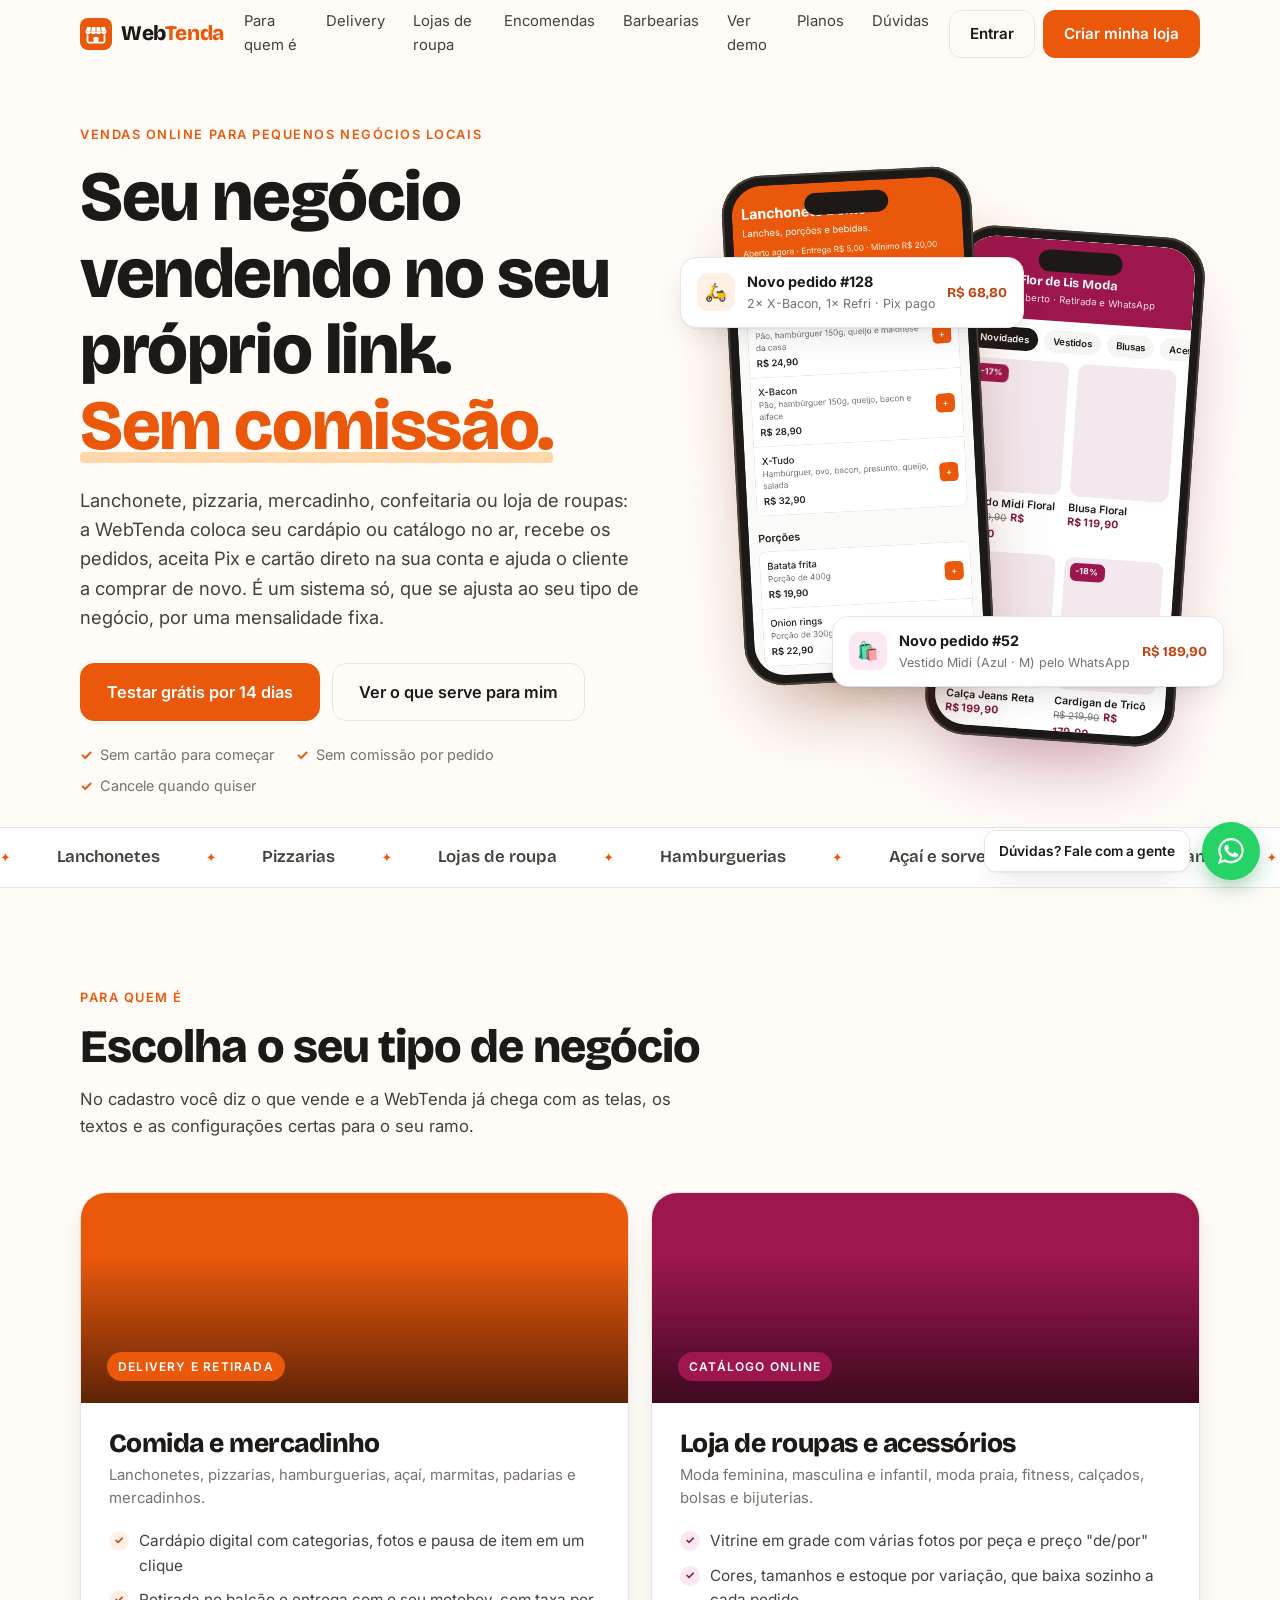
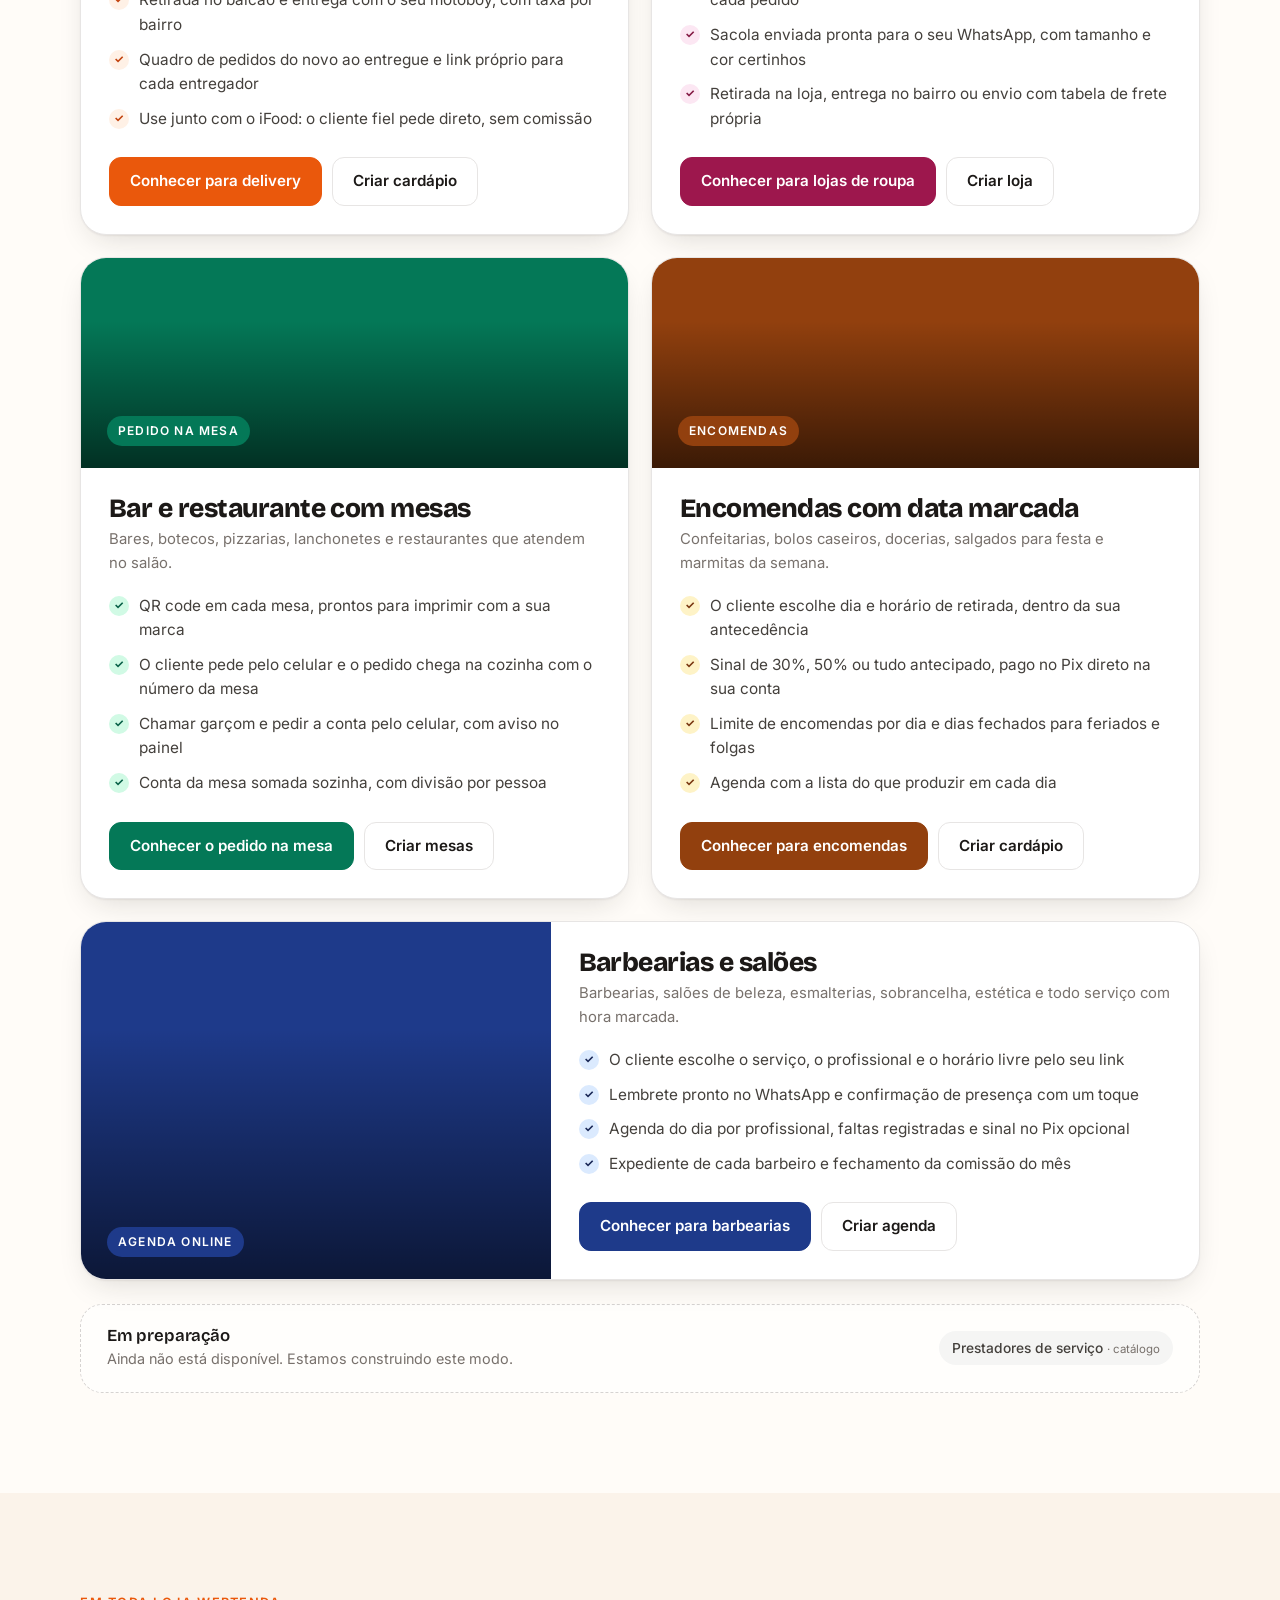
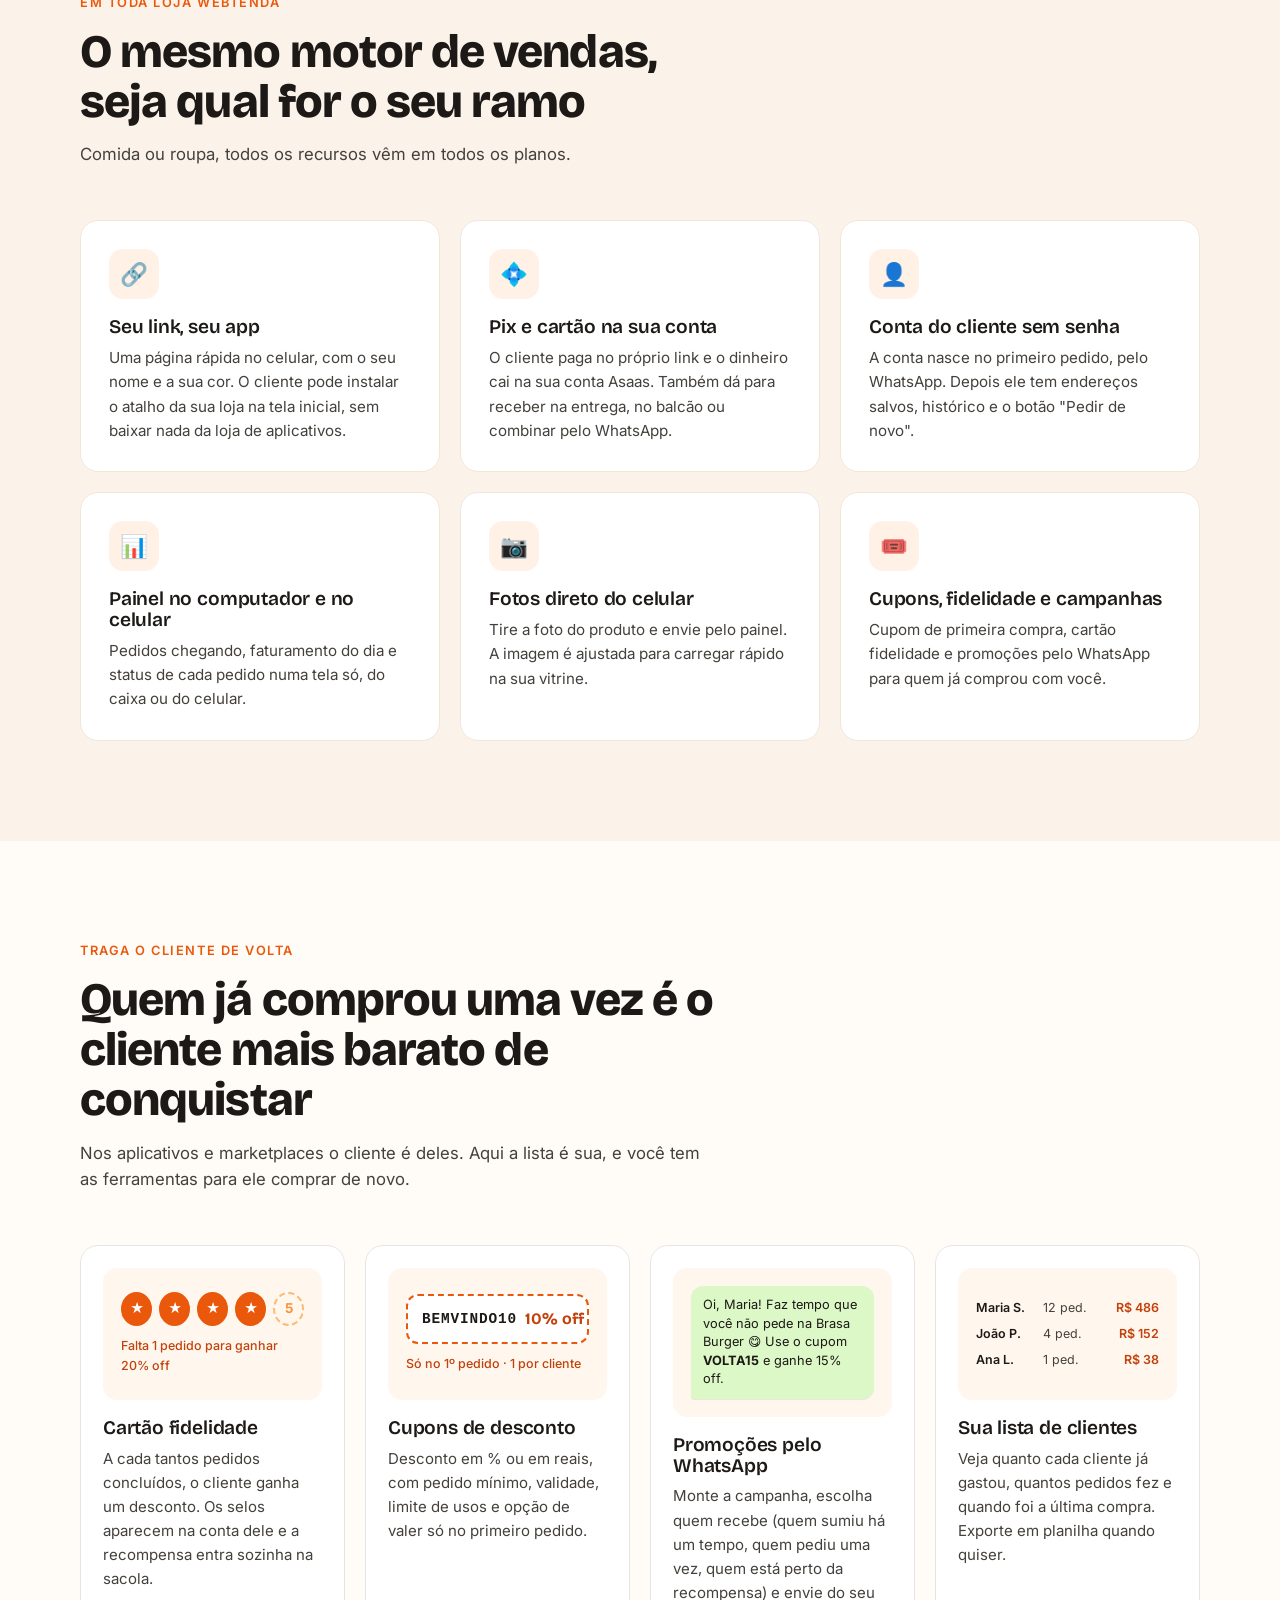
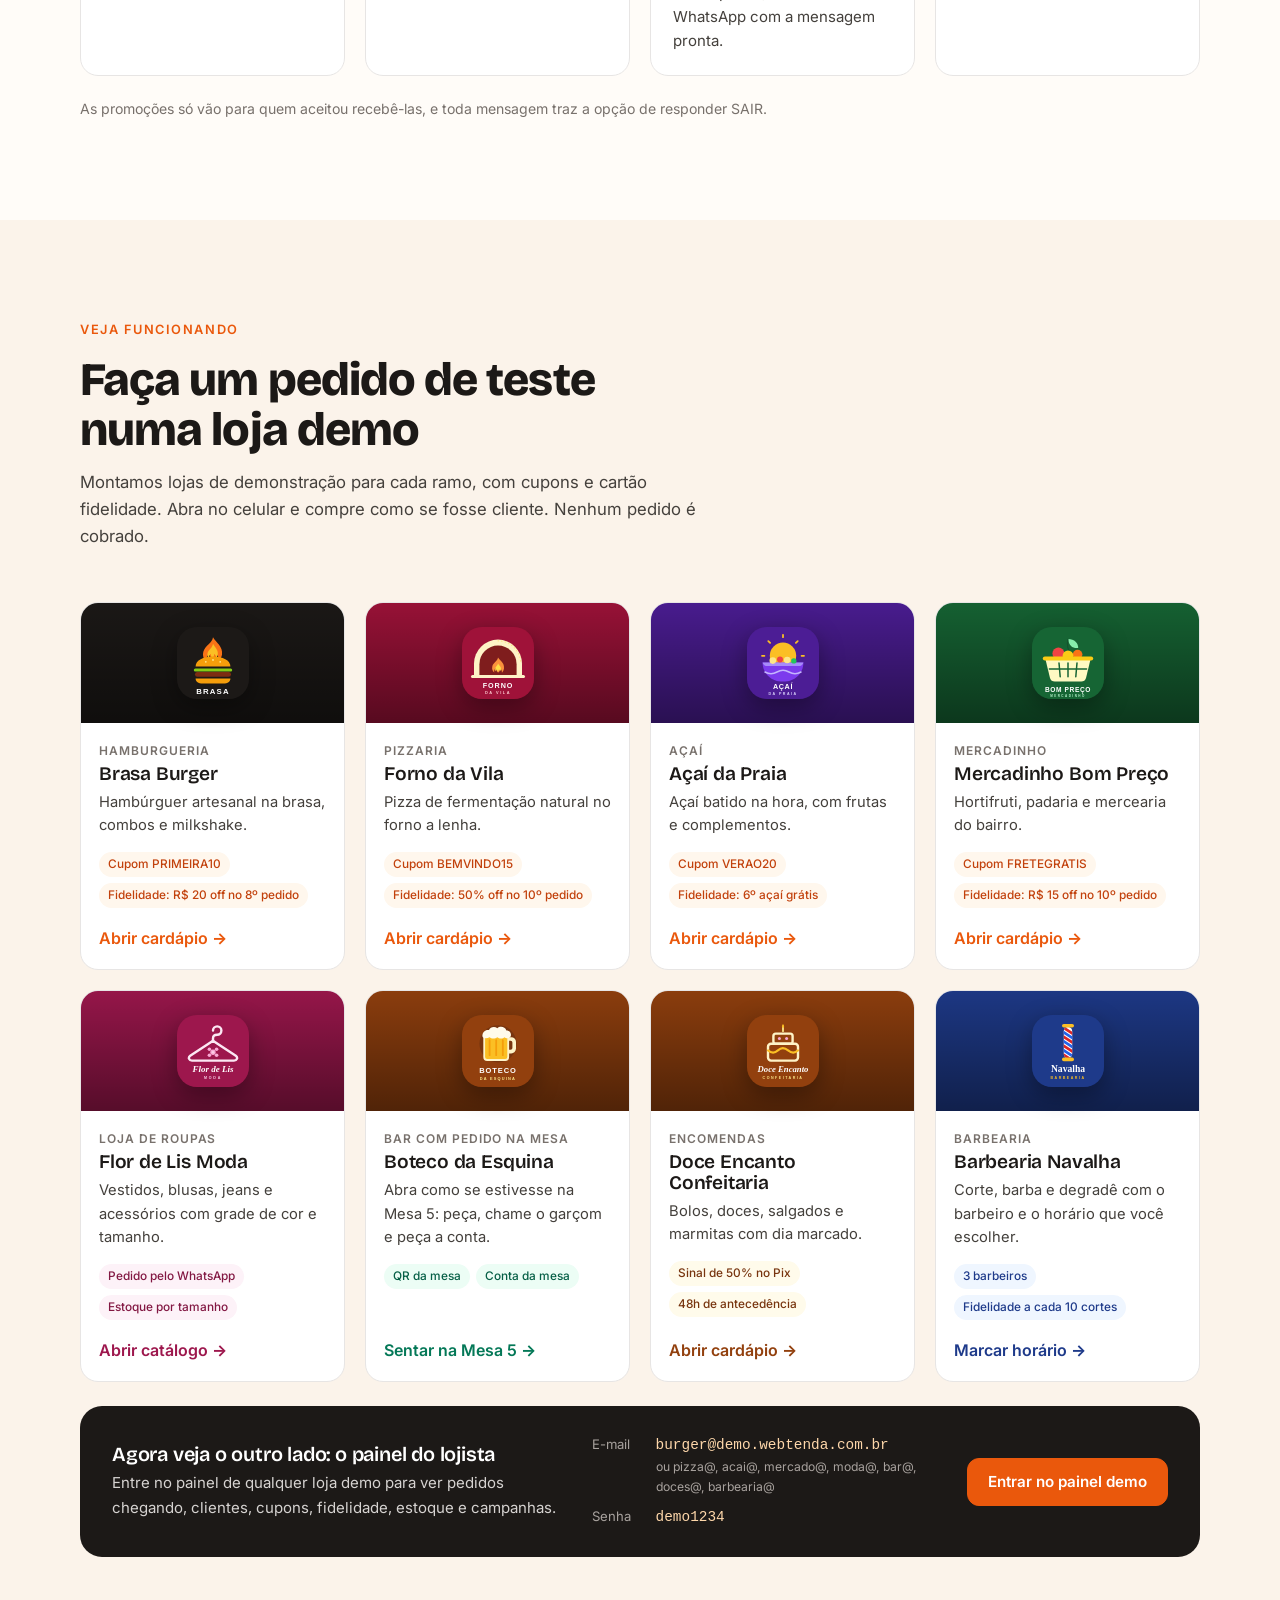
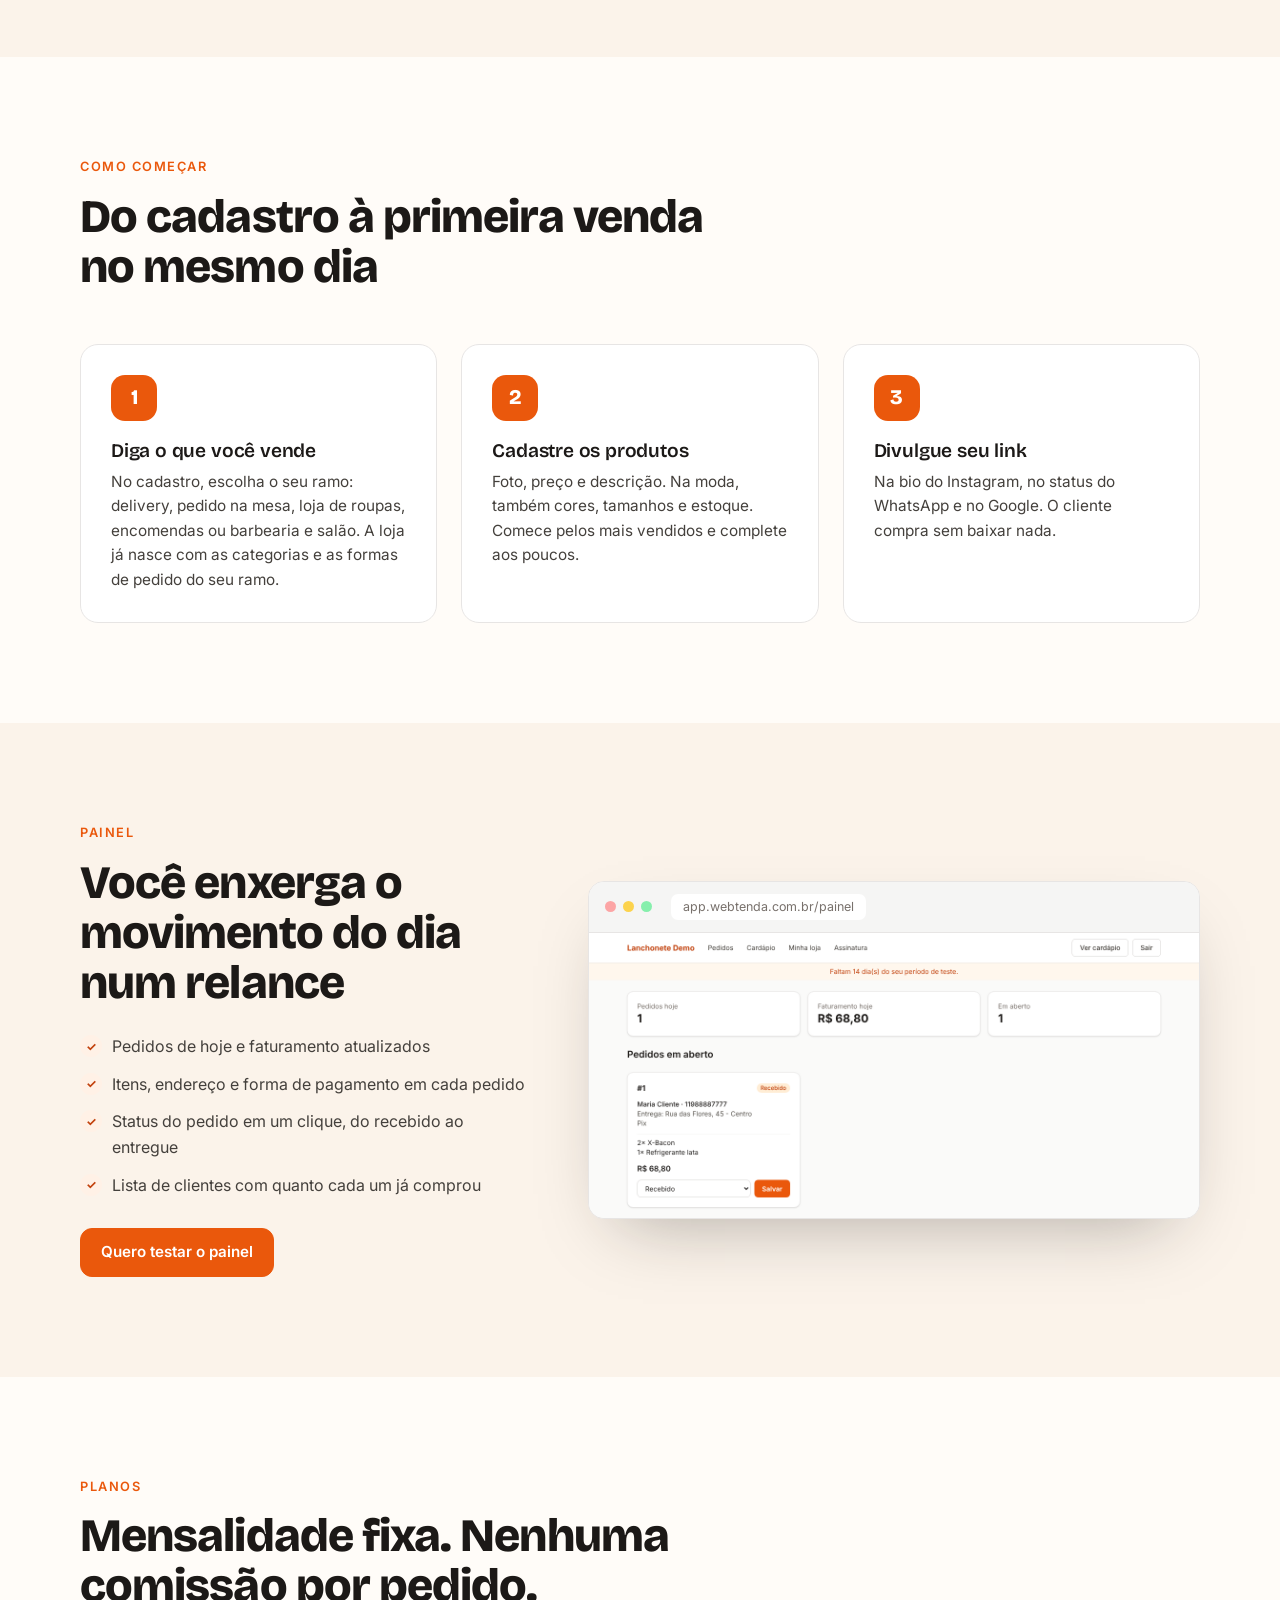
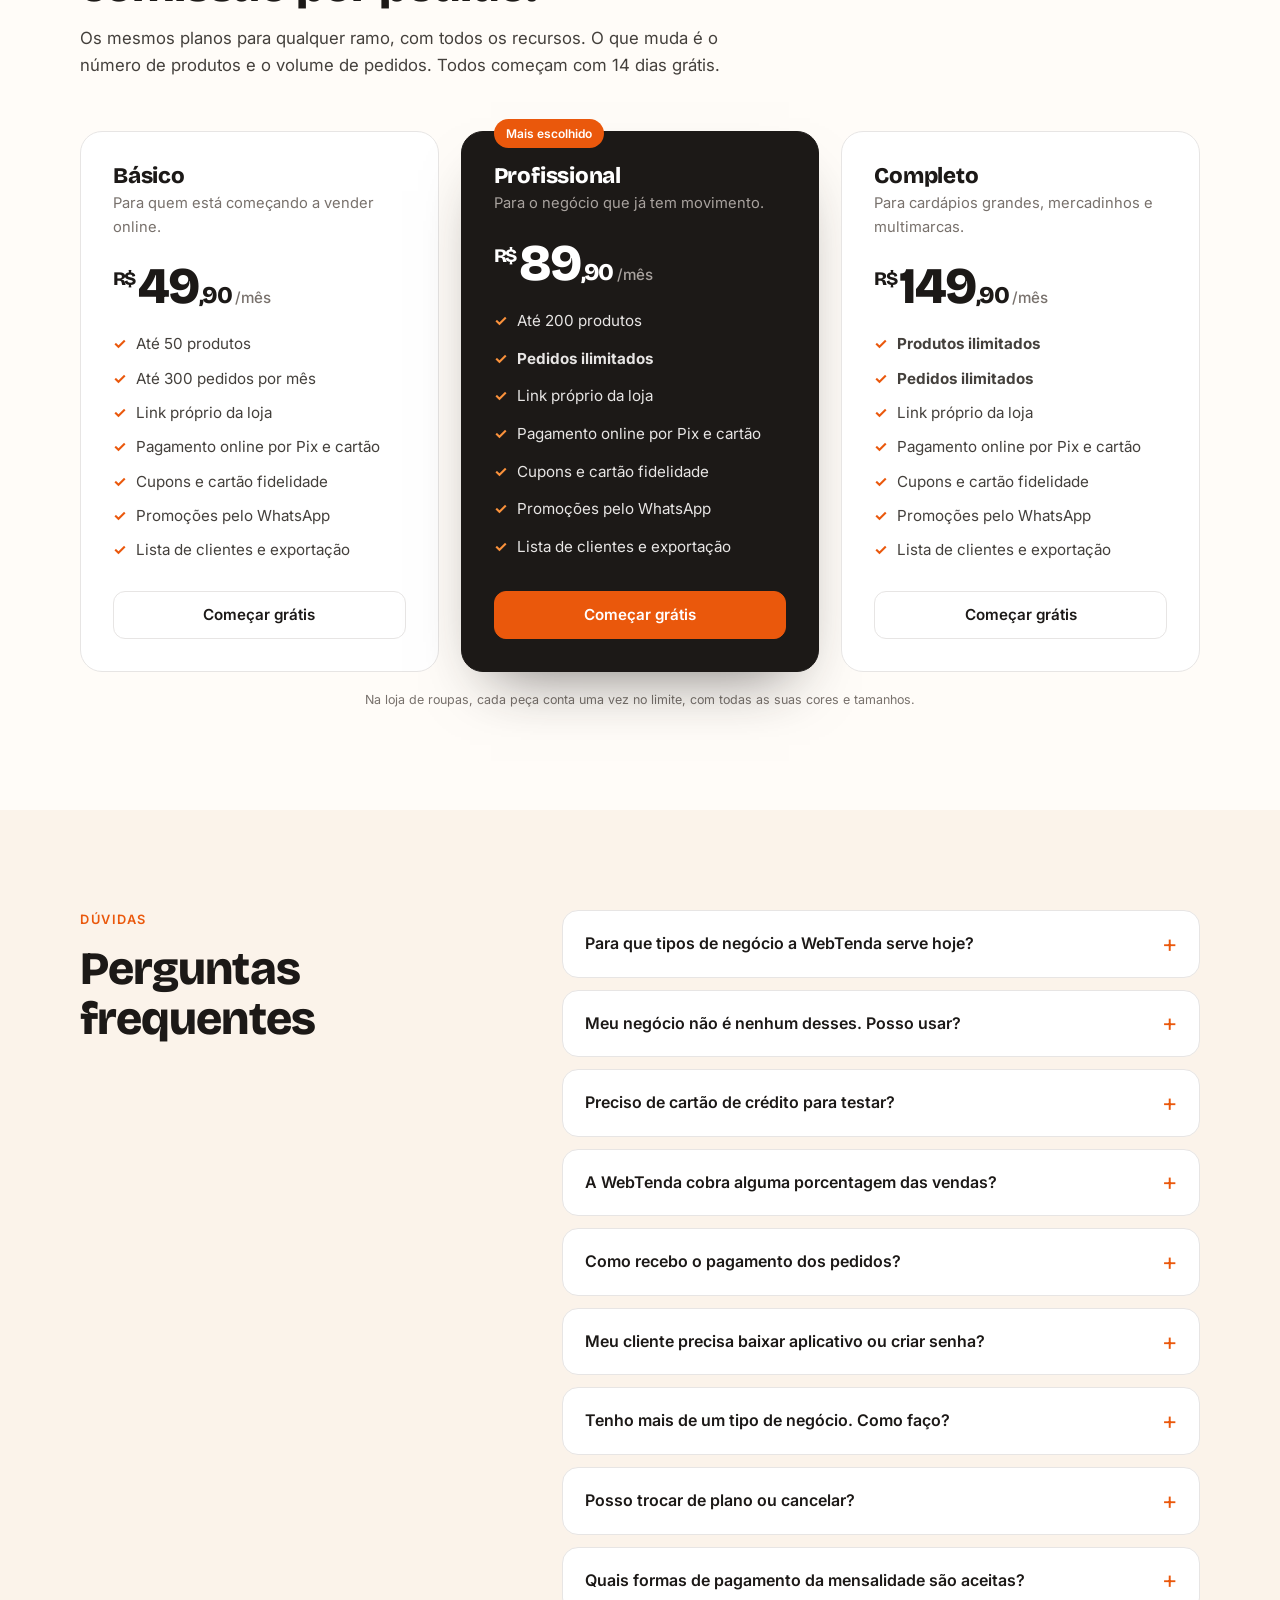
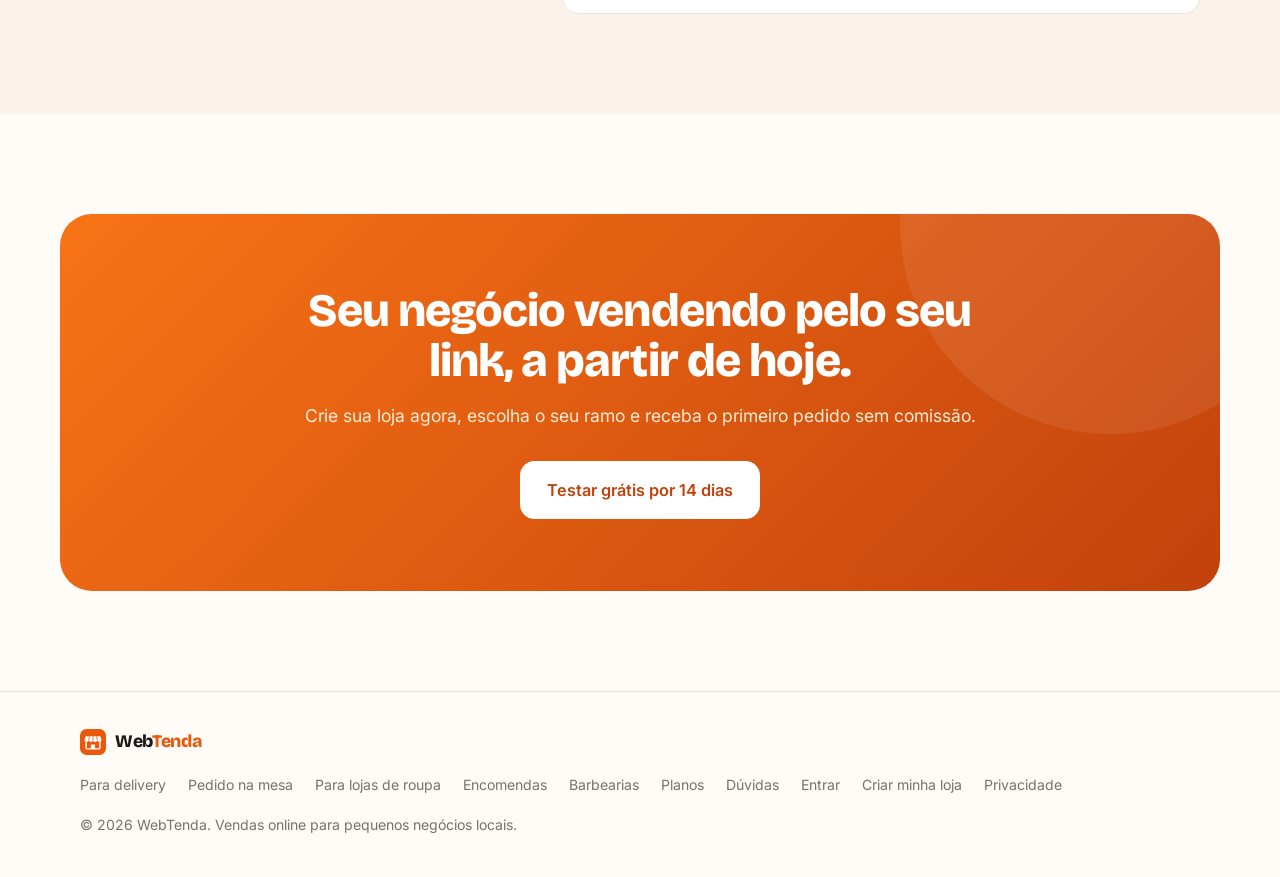
==== commit 4d6cb1c8: "Política de privacidade (LGPD e dados do Google) e link no rodapé Exigida pelo Google para o Login c" ====
--- a/index.html
+++ b/index.html
@@ -649,6 +649,7 @@
       <a href="#duvidas">Dúvidas</a>
       <a href="https://app.webtenda.com.br/entrar">Entrar</a>
       <a href="https://app.webtenda.com.br/cadastro">Criar minha loja</a>
+      <a href="privacidade/">Privacidade</a>
     </nav>
     <p>© <span id="ano">2026</span> WebTenda. Vendas online para pequenos negócios locais.</p>
   </div>
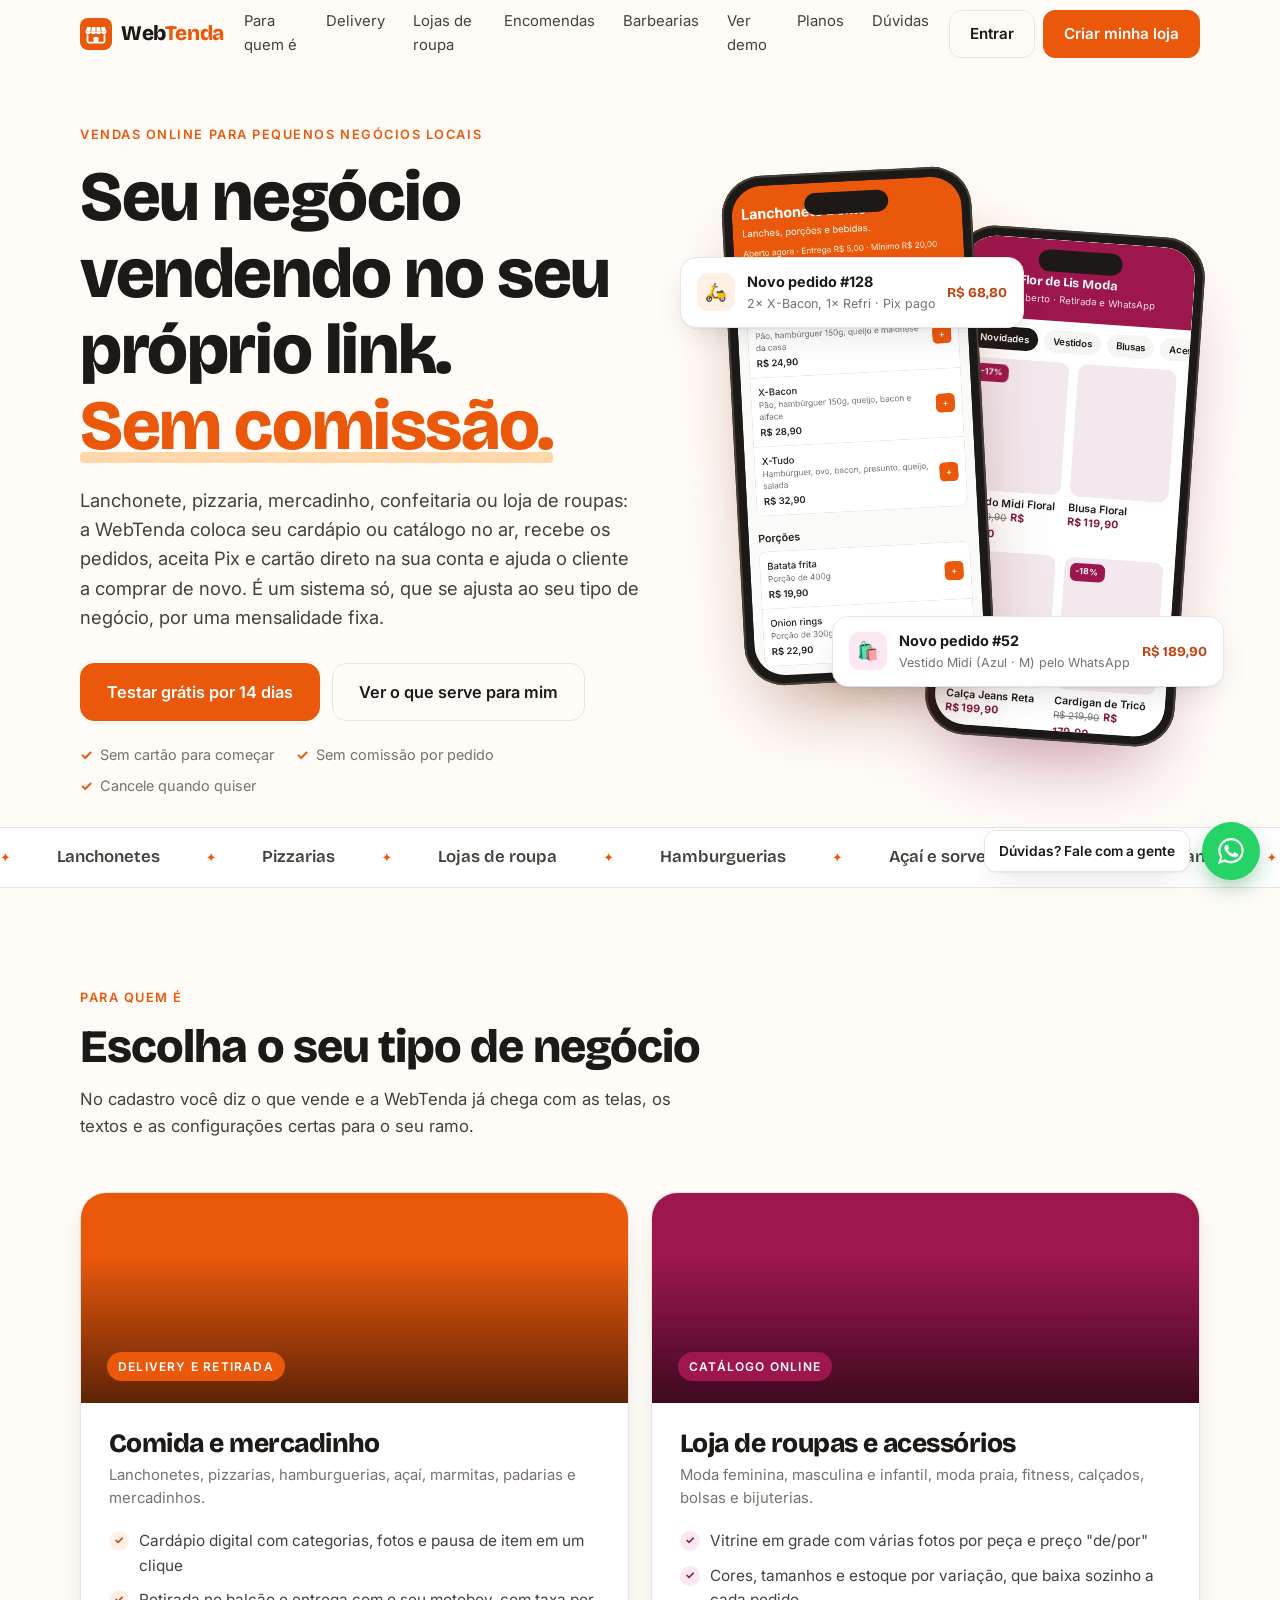
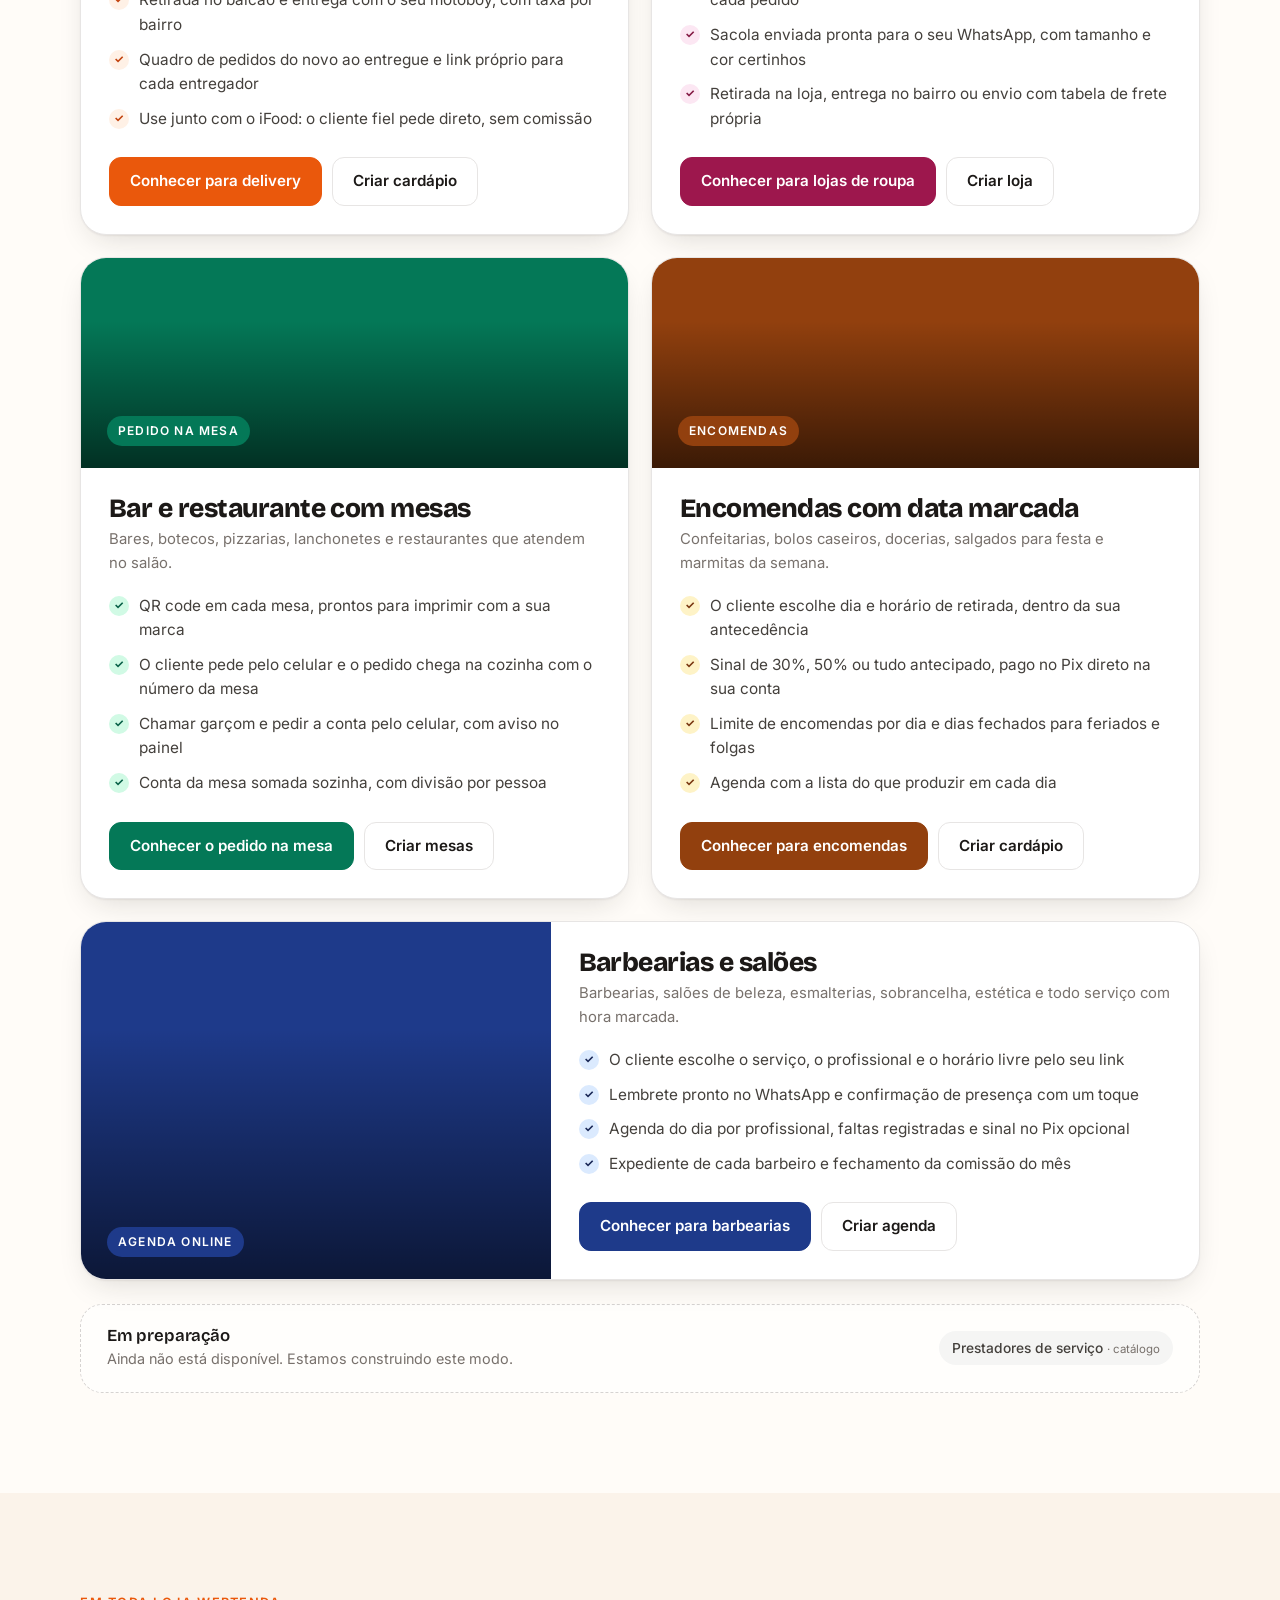
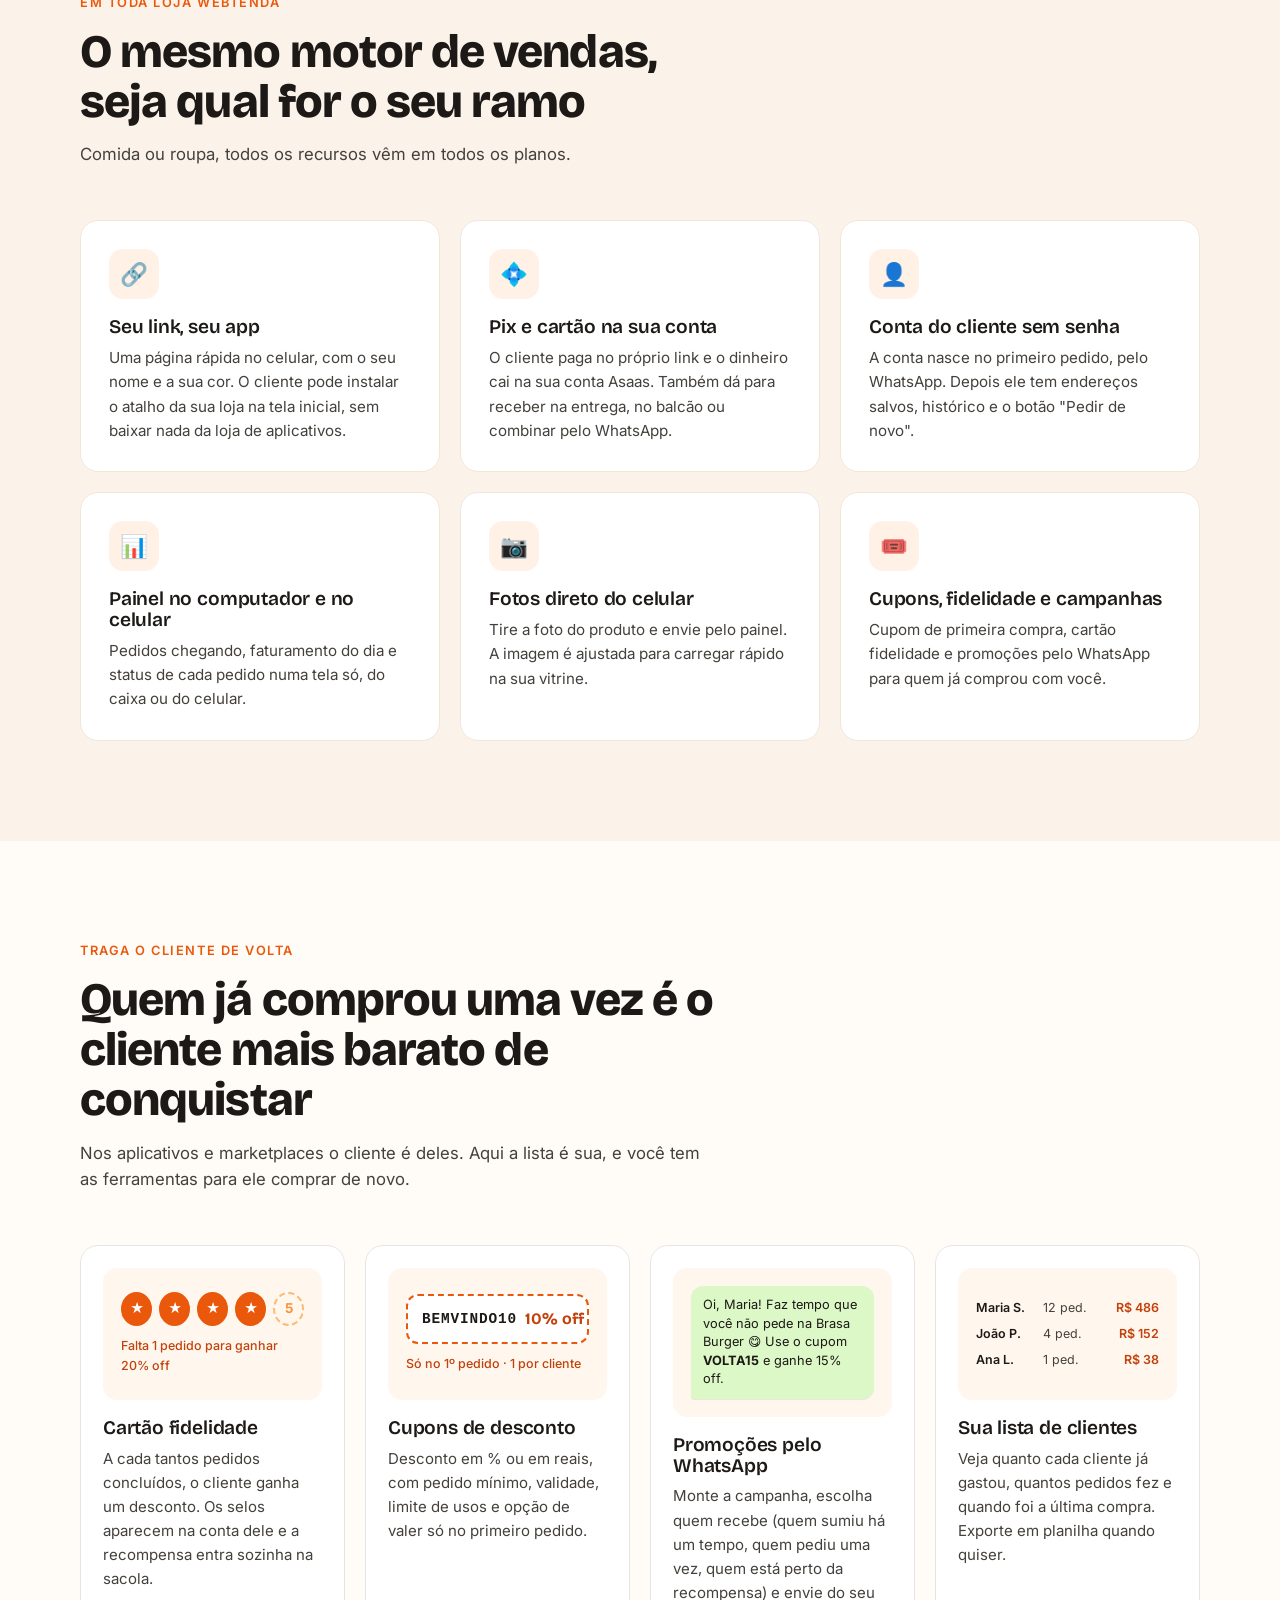
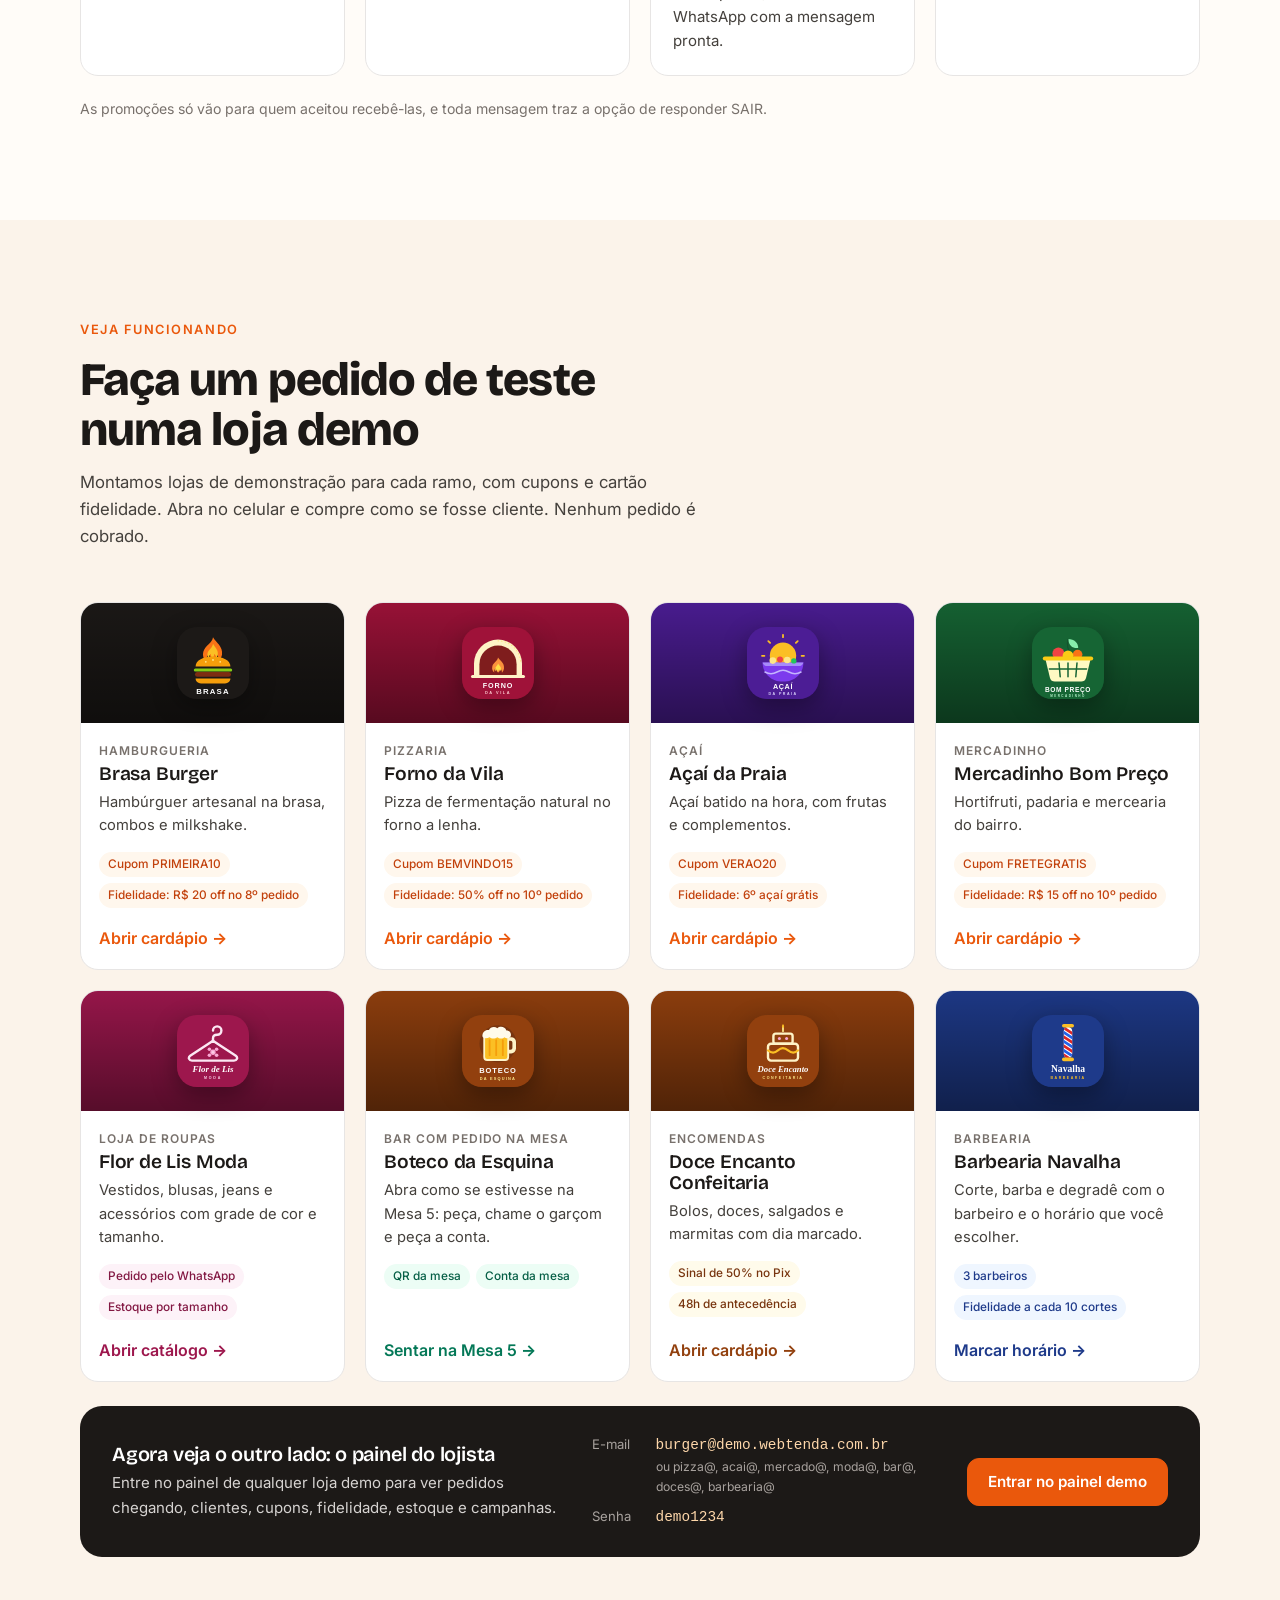
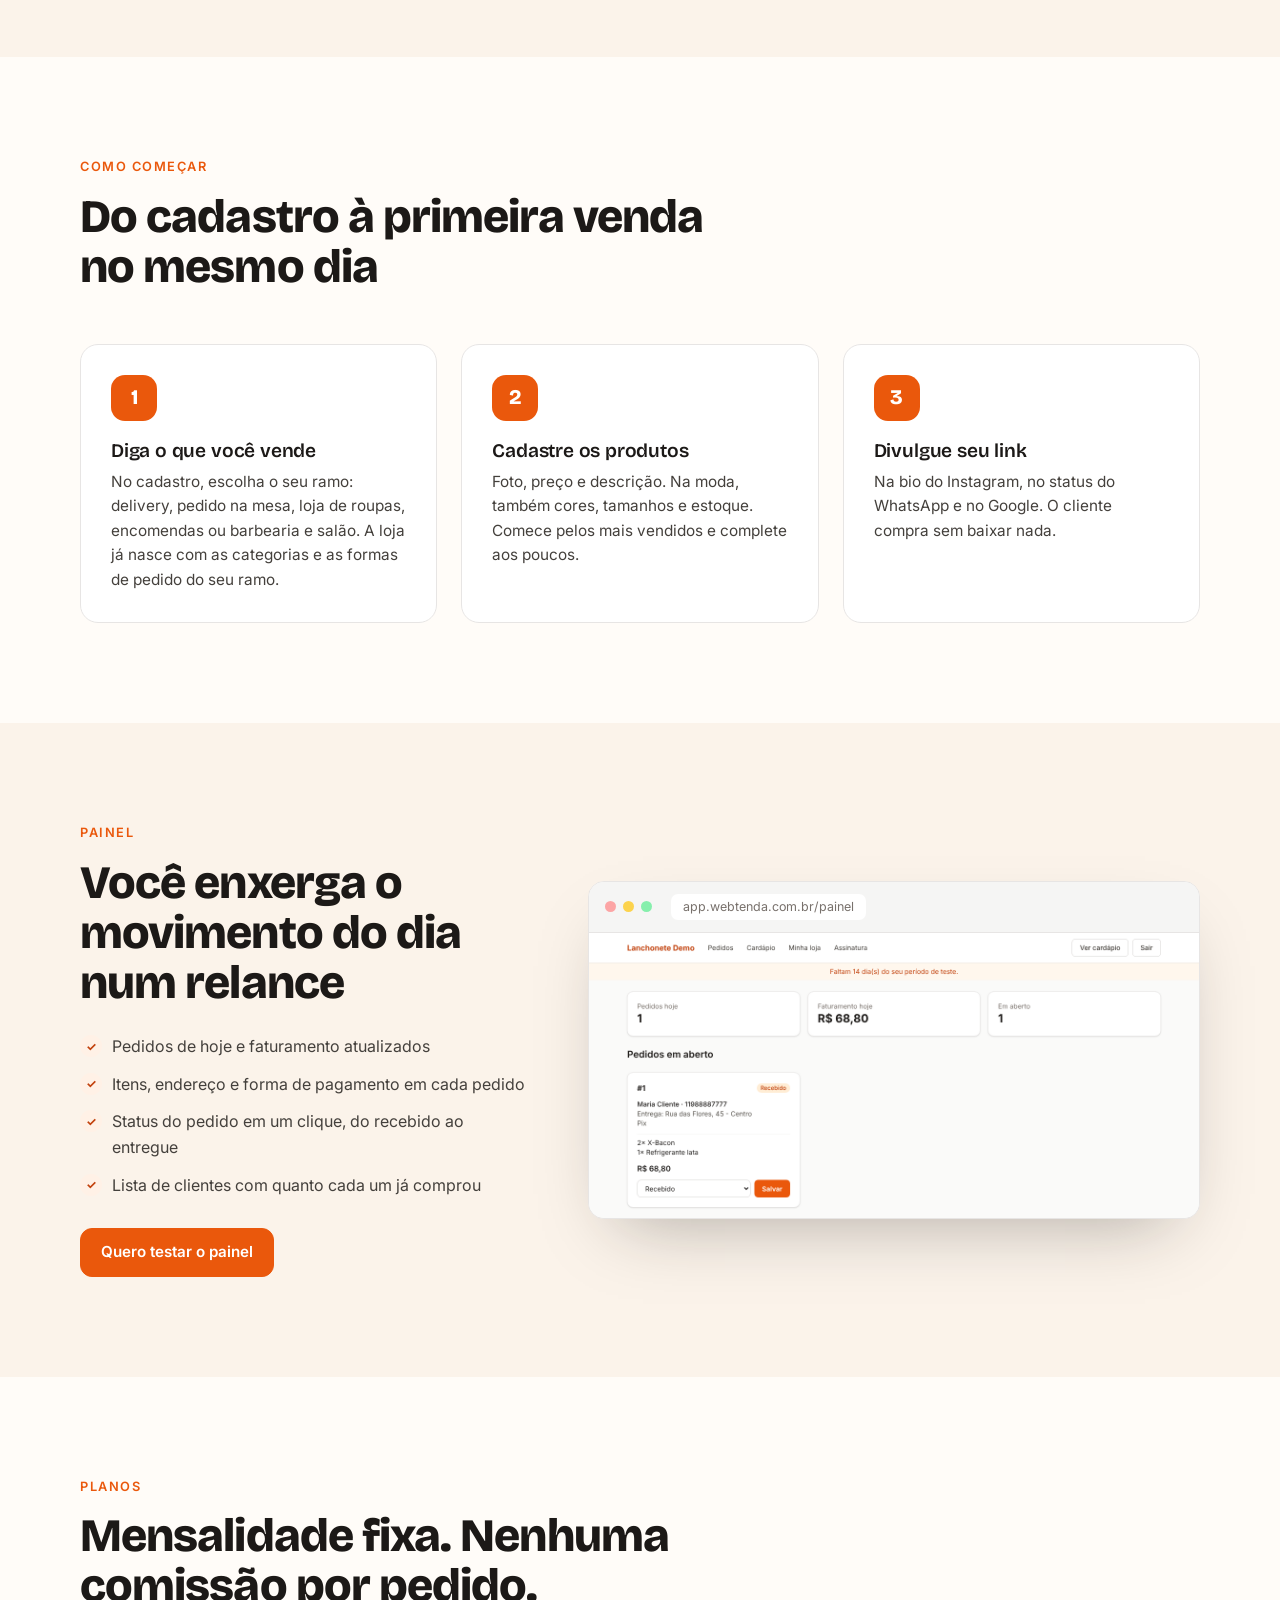
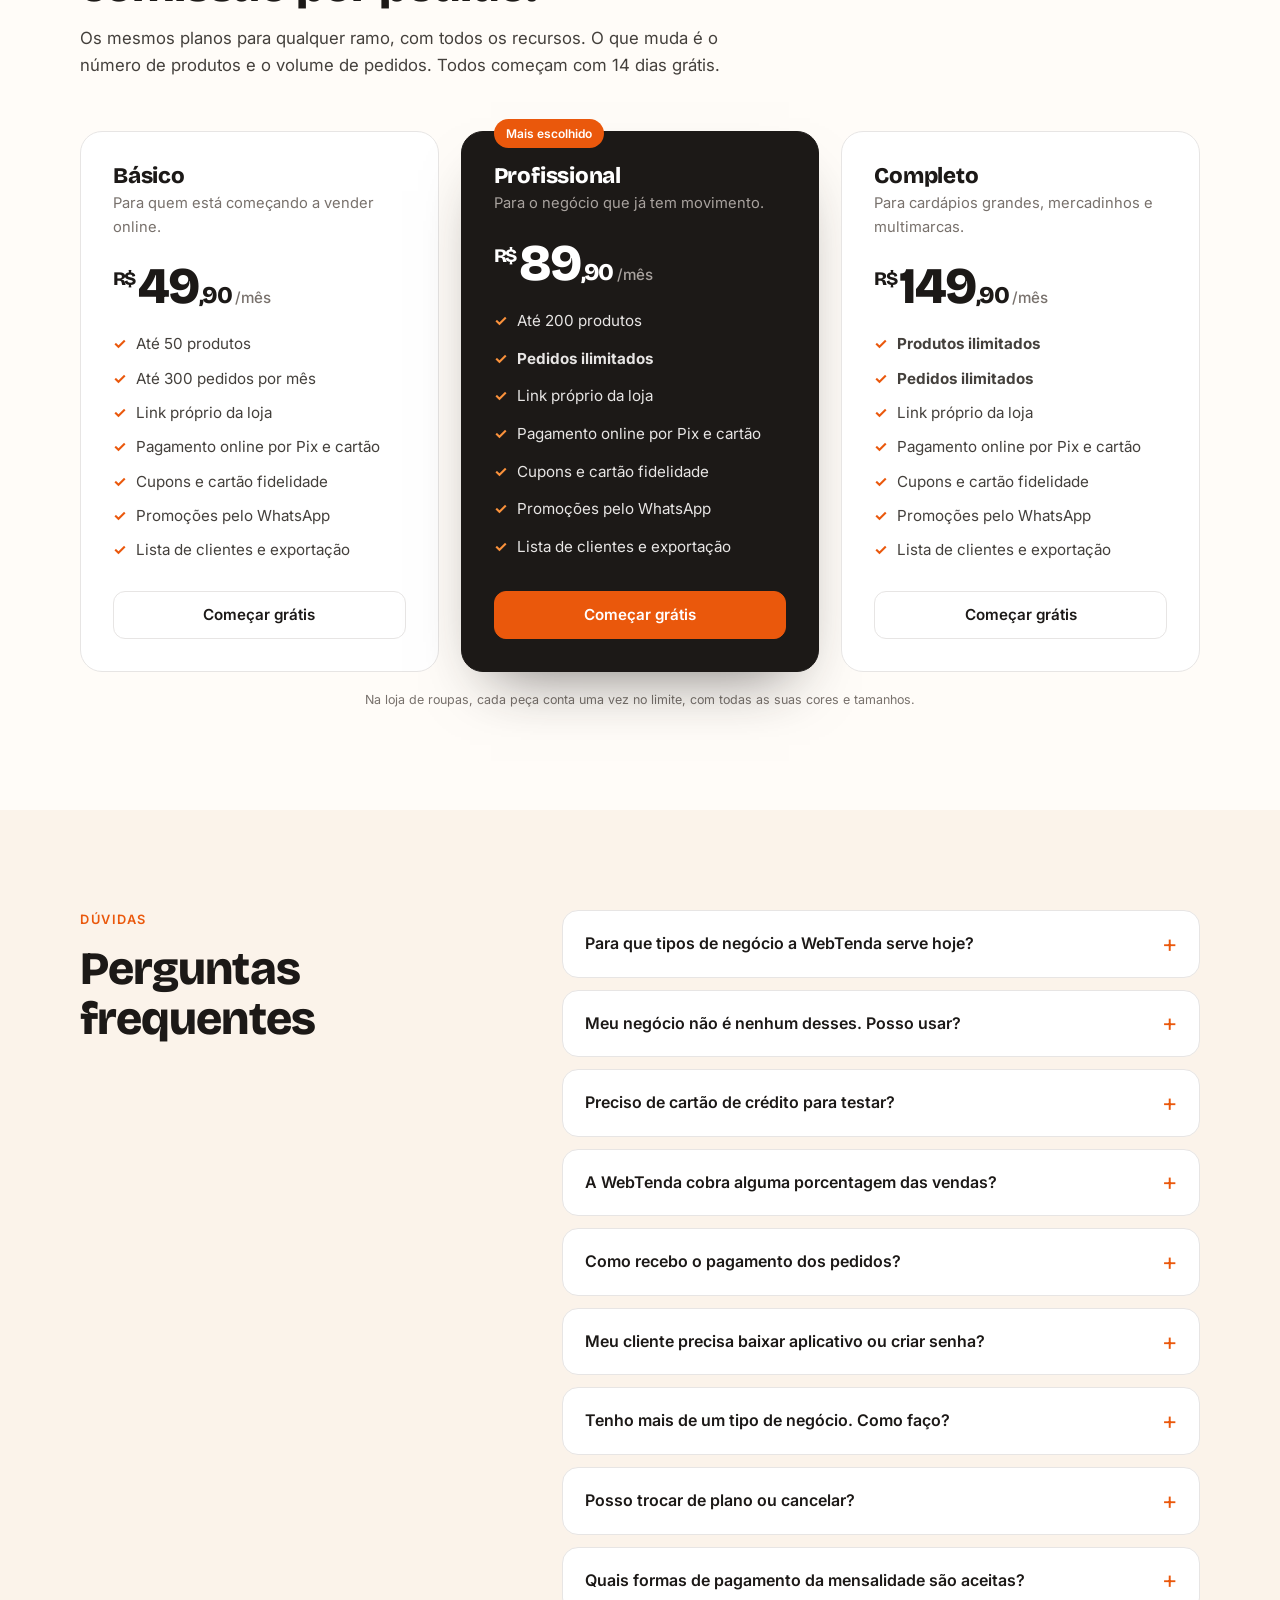
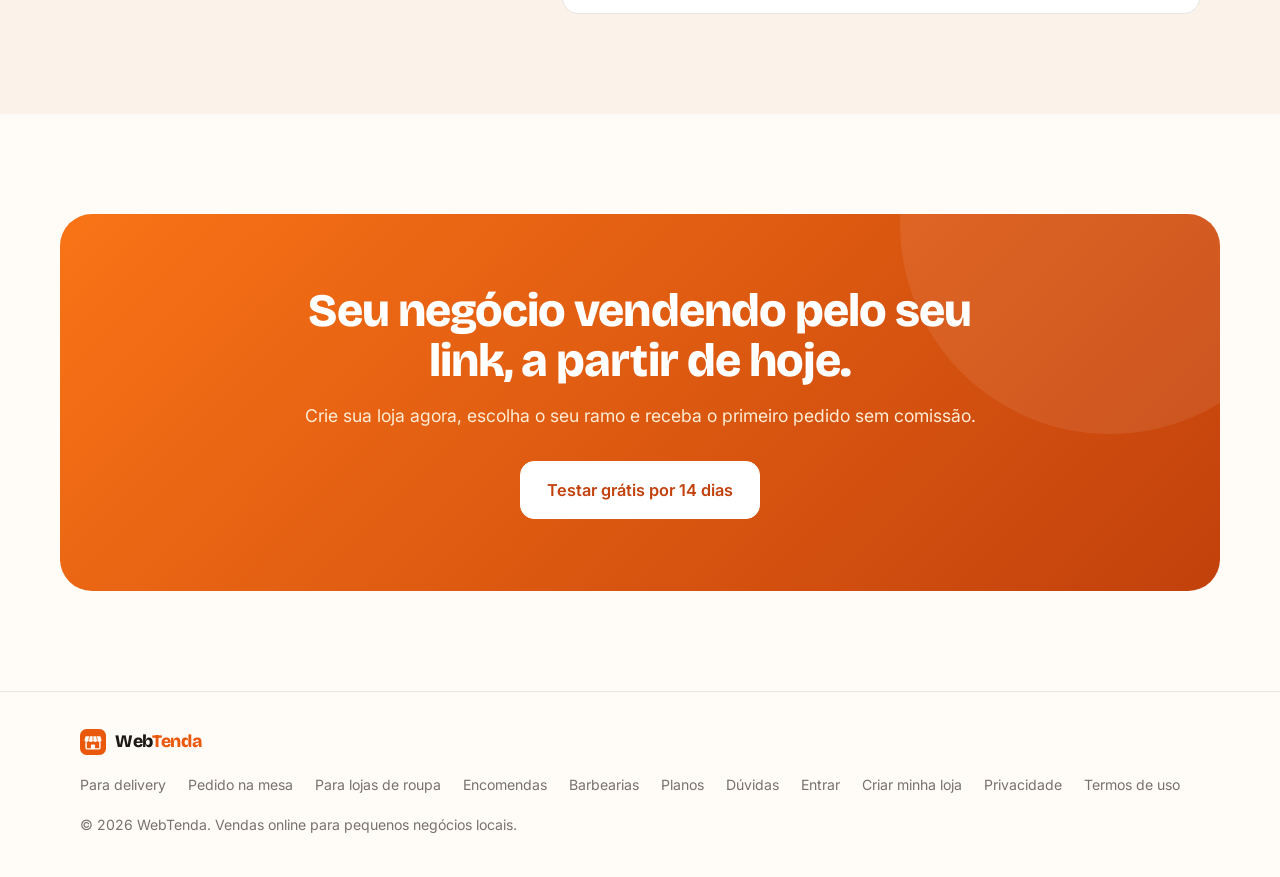
==== commit 27d59106: "Termos de uso em /termos/ e links no rodapé e na privacidade Co-Authored-By: Claude Opus 5.5 <norepl" ====
--- a/index.html
+++ b/index.html
@@ -650,6 +650,7 @@
       <a href="https://app.webtenda.com.br/entrar">Entrar</a>
       <a href="https://app.webtenda.com.br/cadastro">Criar minha loja</a>
       <a href="privacidade/">Privacidade</a>
+      <a href="termos/">Termos de uso</a>
     </nav>
     <p>© <span id="ano">2026</span> WebTenda. Vendas online para pequenos negócios locais.</p>
   </div>
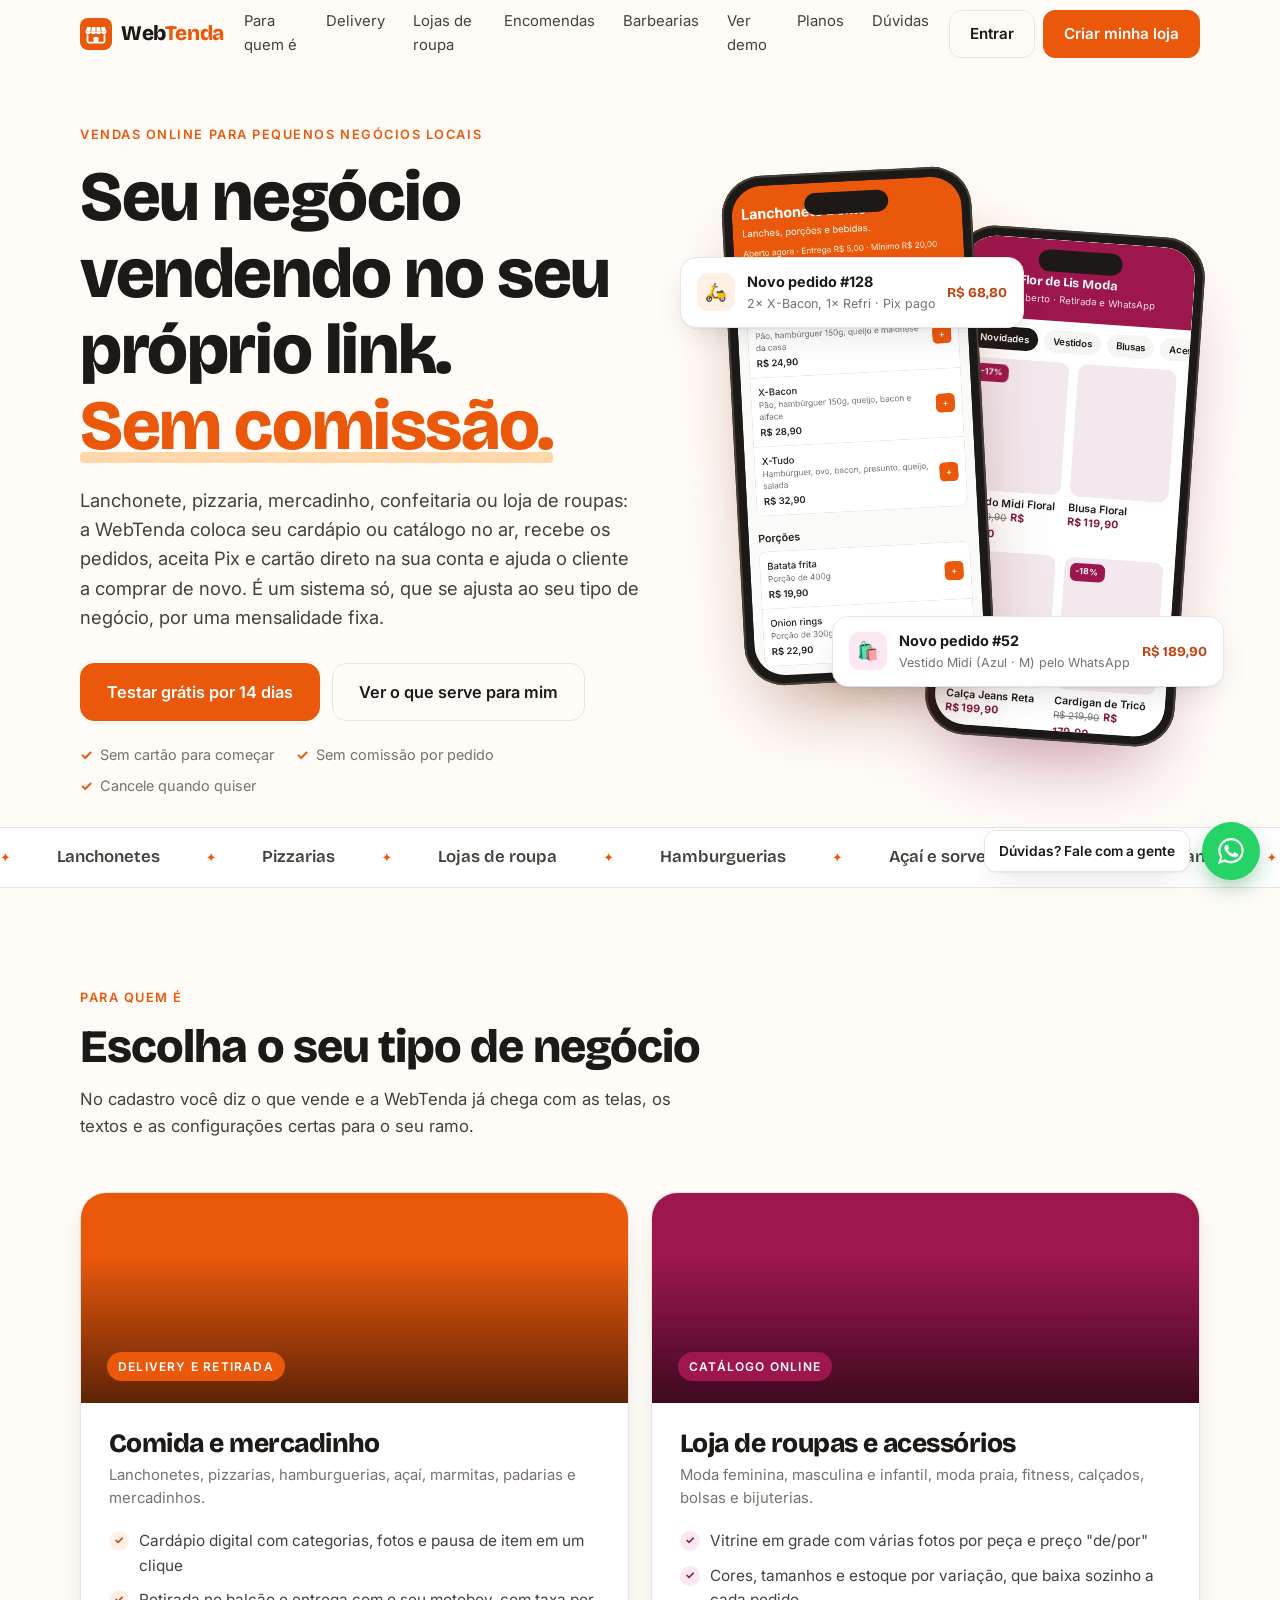
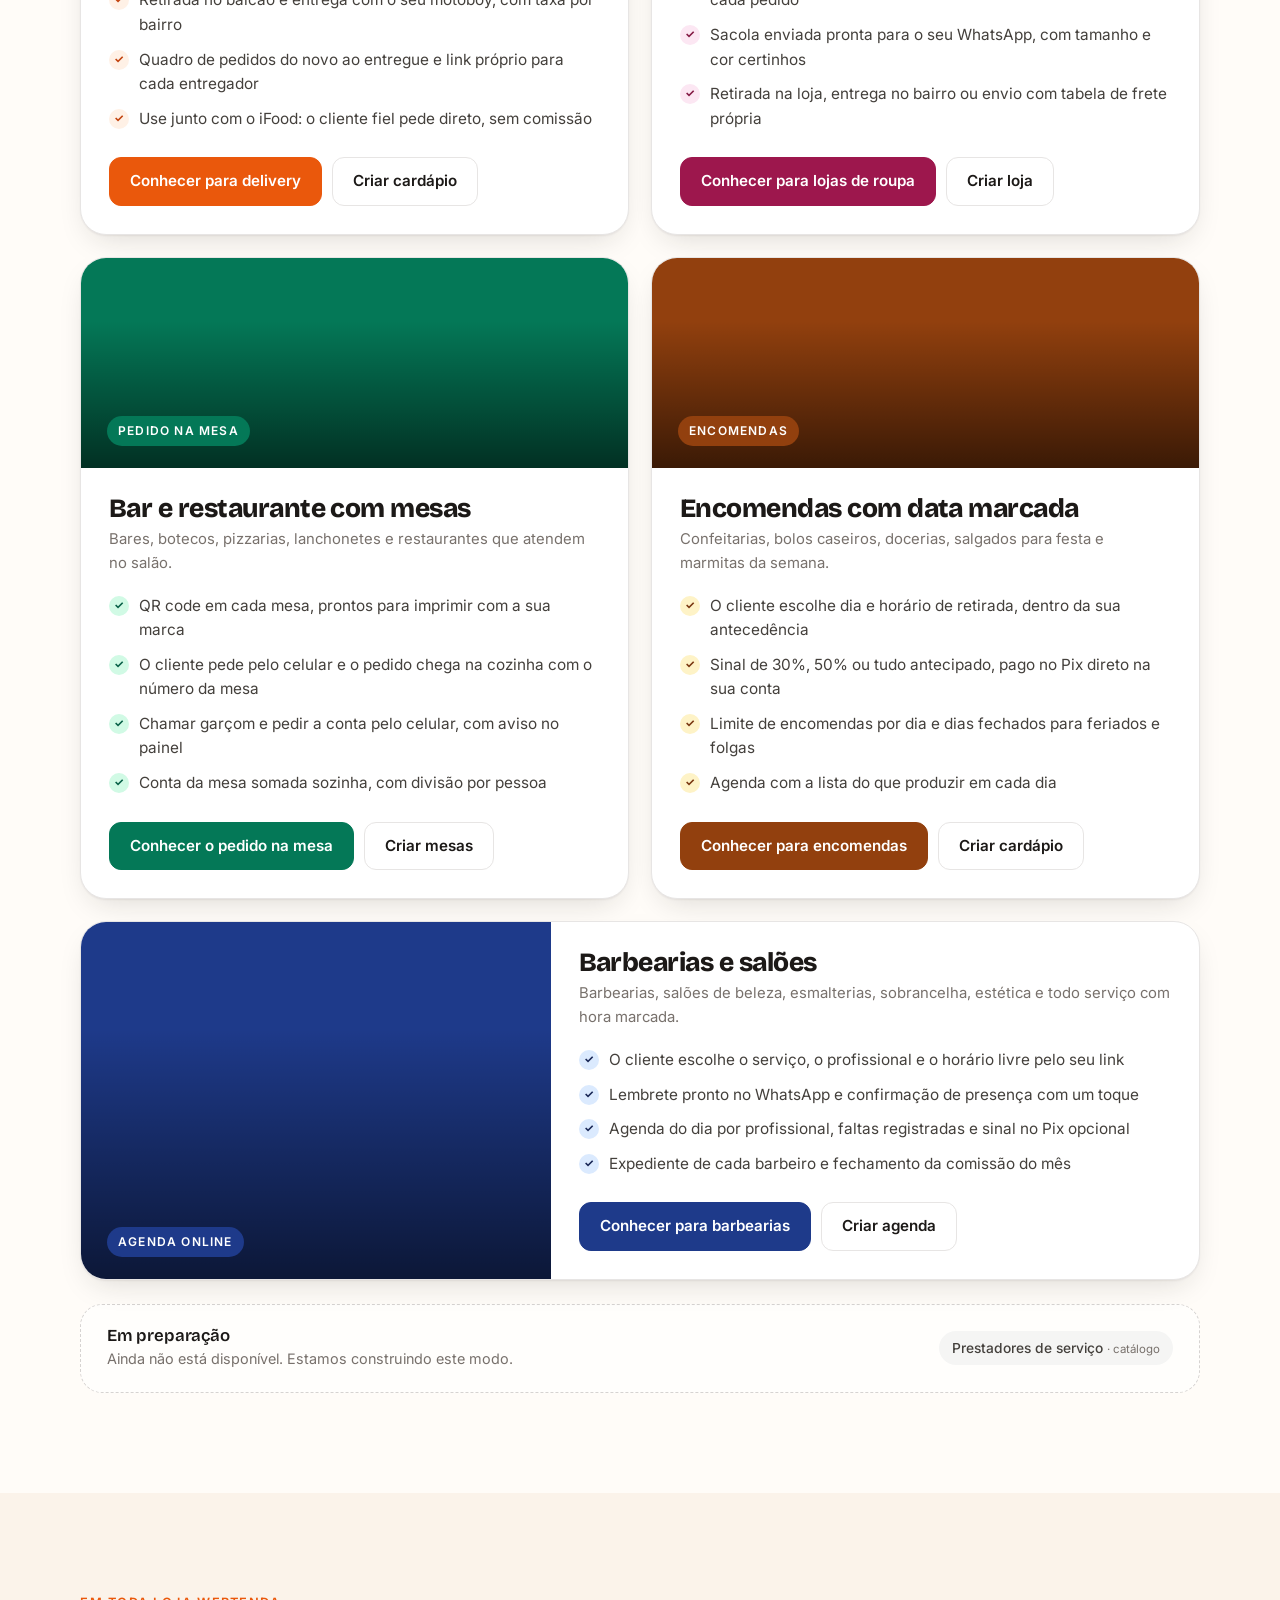
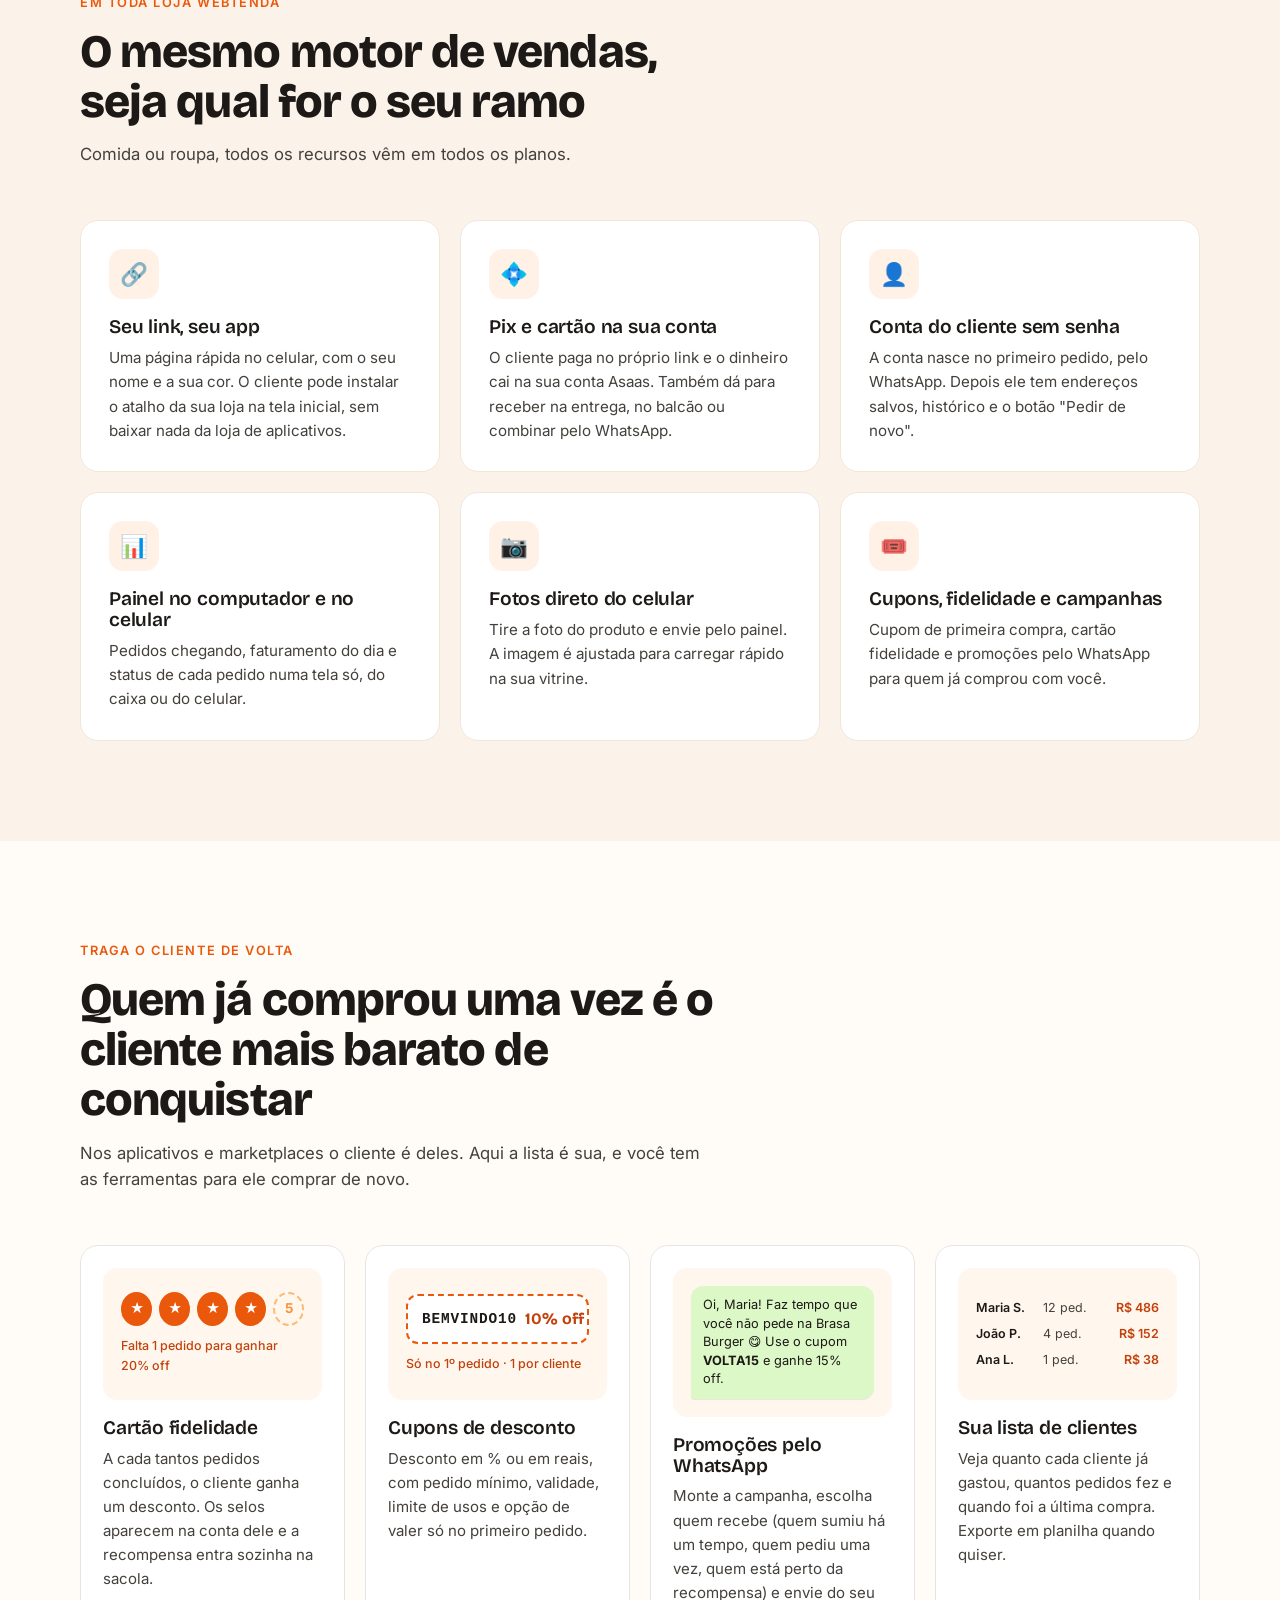
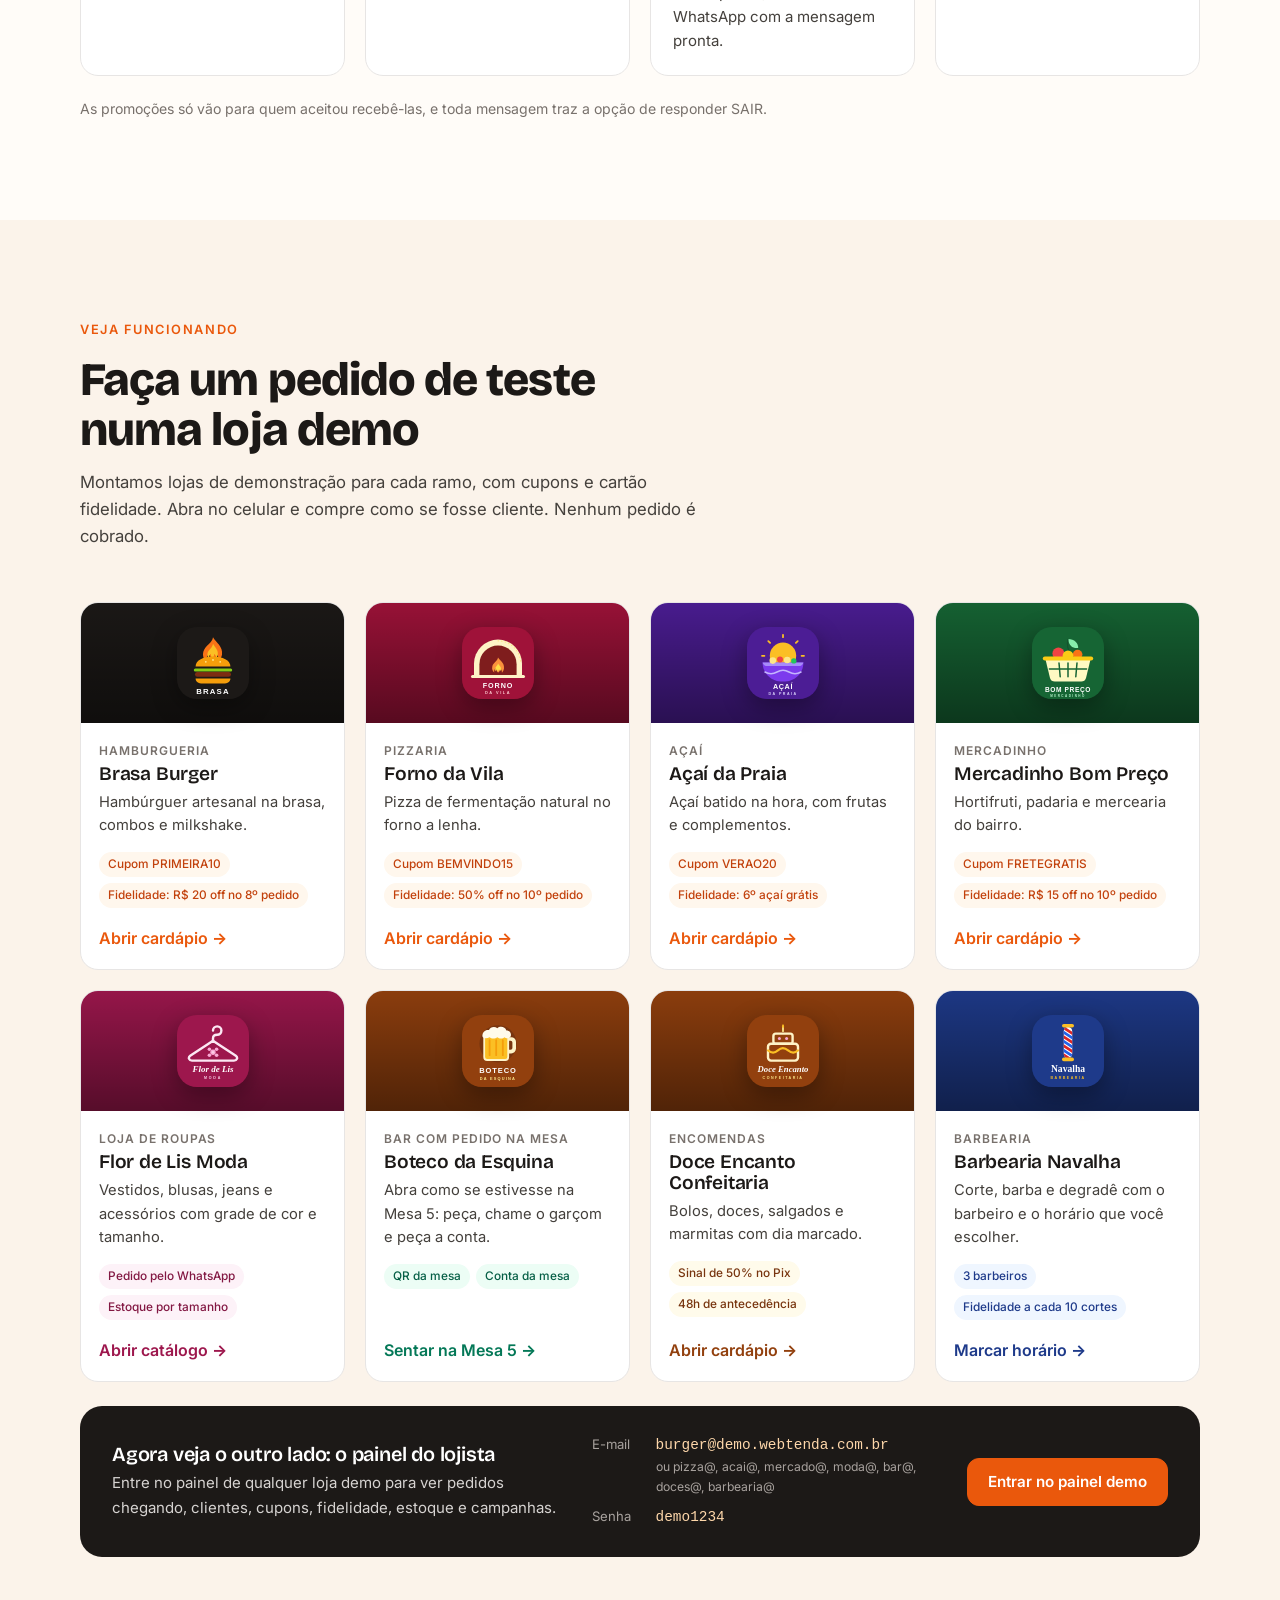
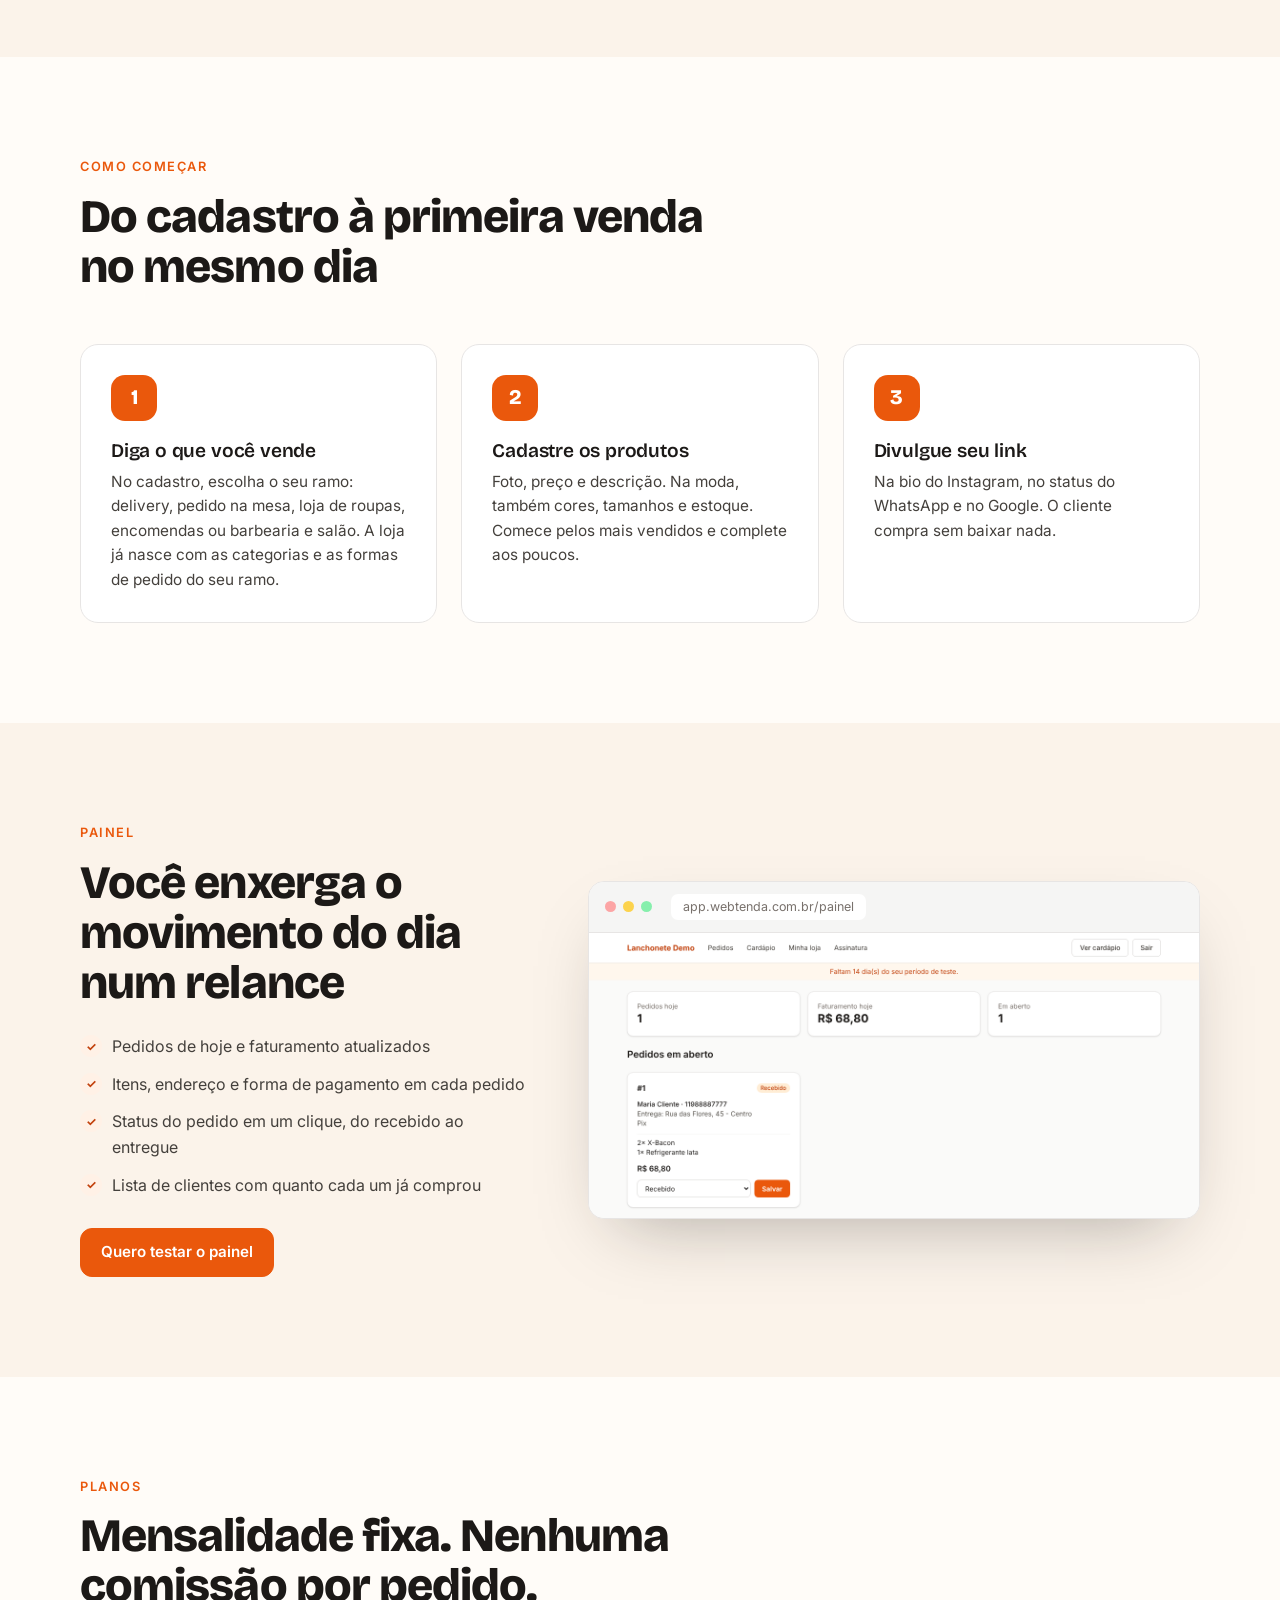
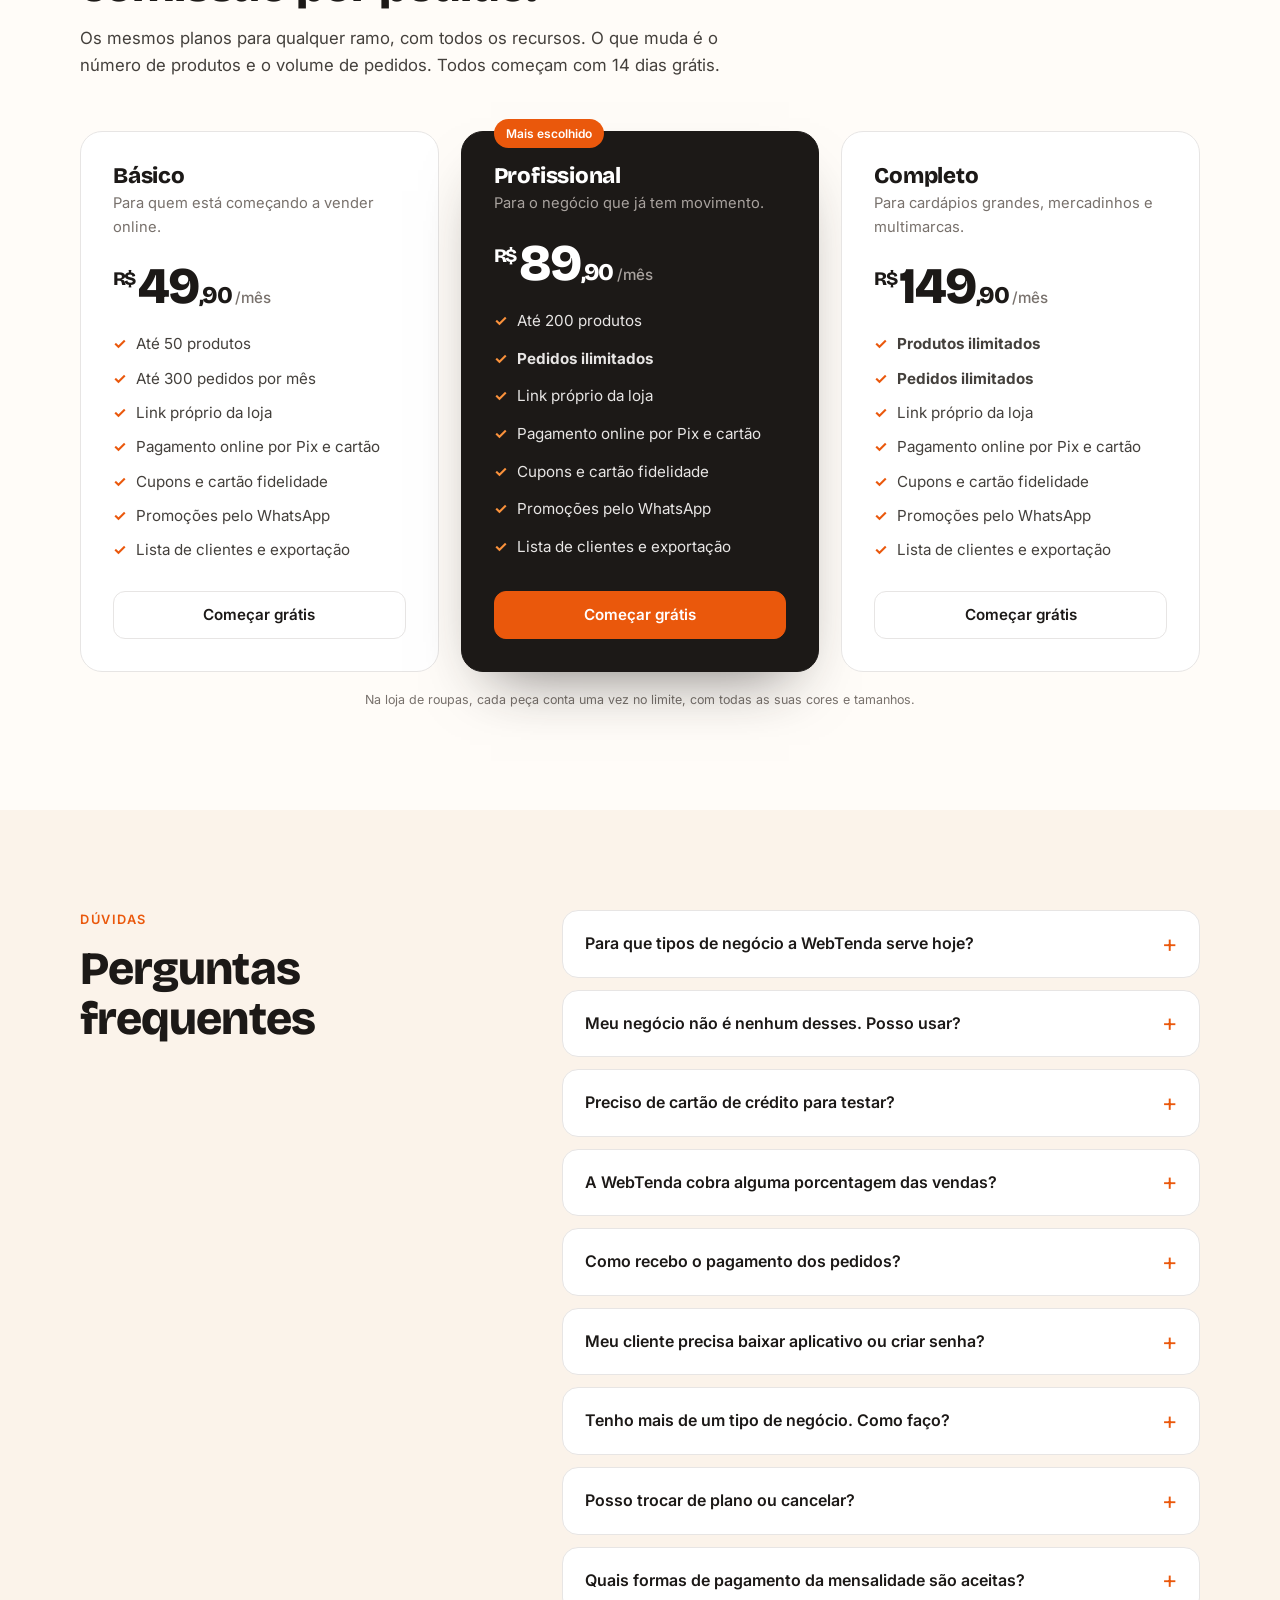
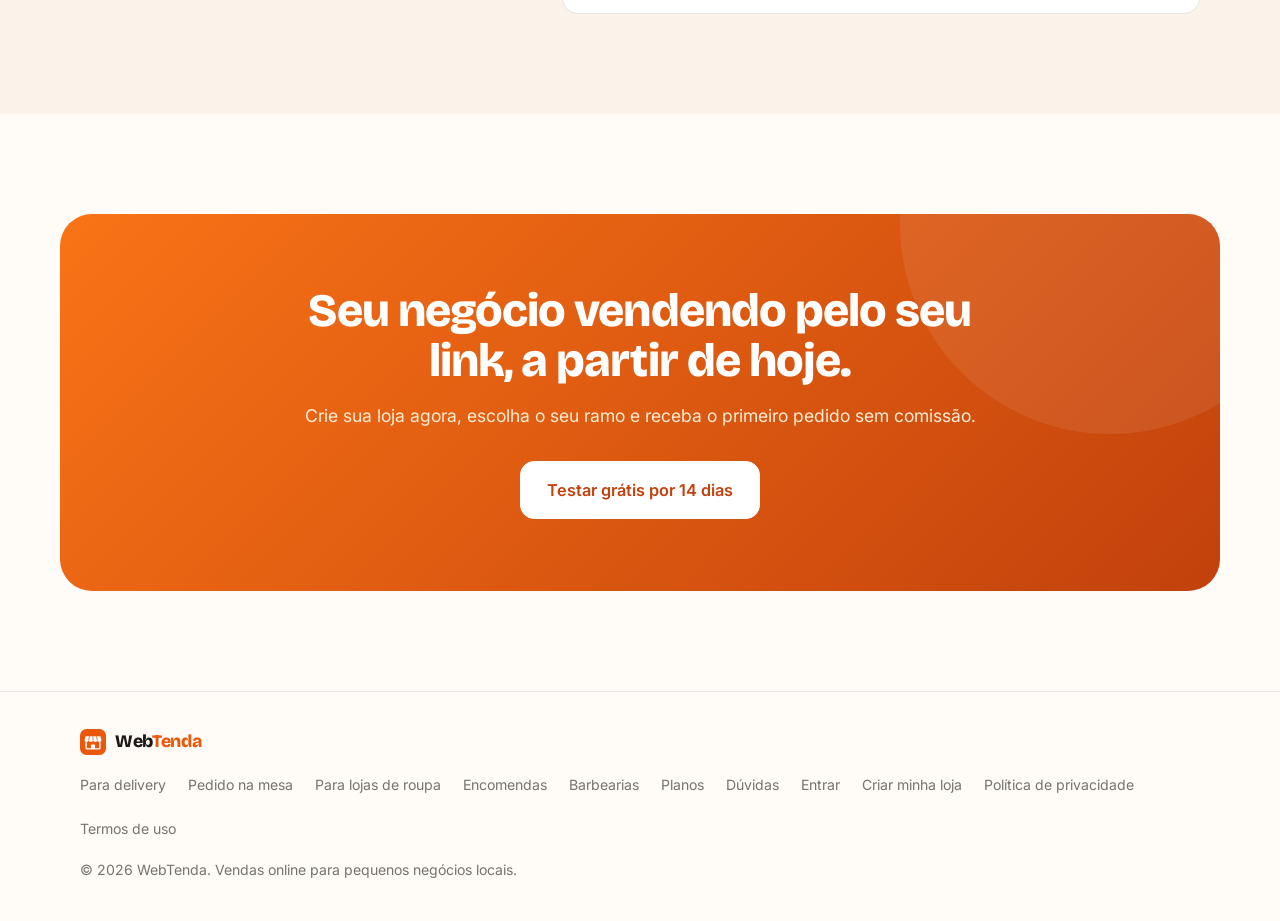
==== commit 41f746f3: "Privacidade: detalhar dados do usuário do Google para a verificação do Google Seção do Google reescr" ====
--- a/index.html
+++ b/index.html
@@ -649,7 +649,7 @@
       <a href="#duvidas">Dúvidas</a>
       <a href="https://app.webtenda.com.br/entrar">Entrar</a>
       <a href="https://app.webtenda.com.br/cadastro">Criar minha loja</a>
-      <a href="privacidade/">Privacidade</a>
+      <a href="privacidade/">Política de privacidade</a>
       <a href="termos/">Termos de uso</a>
     </nav>
     <p>© <span id="ano">2026</span> WebTenda. Vendas online para pequenos negócios locais.</p>
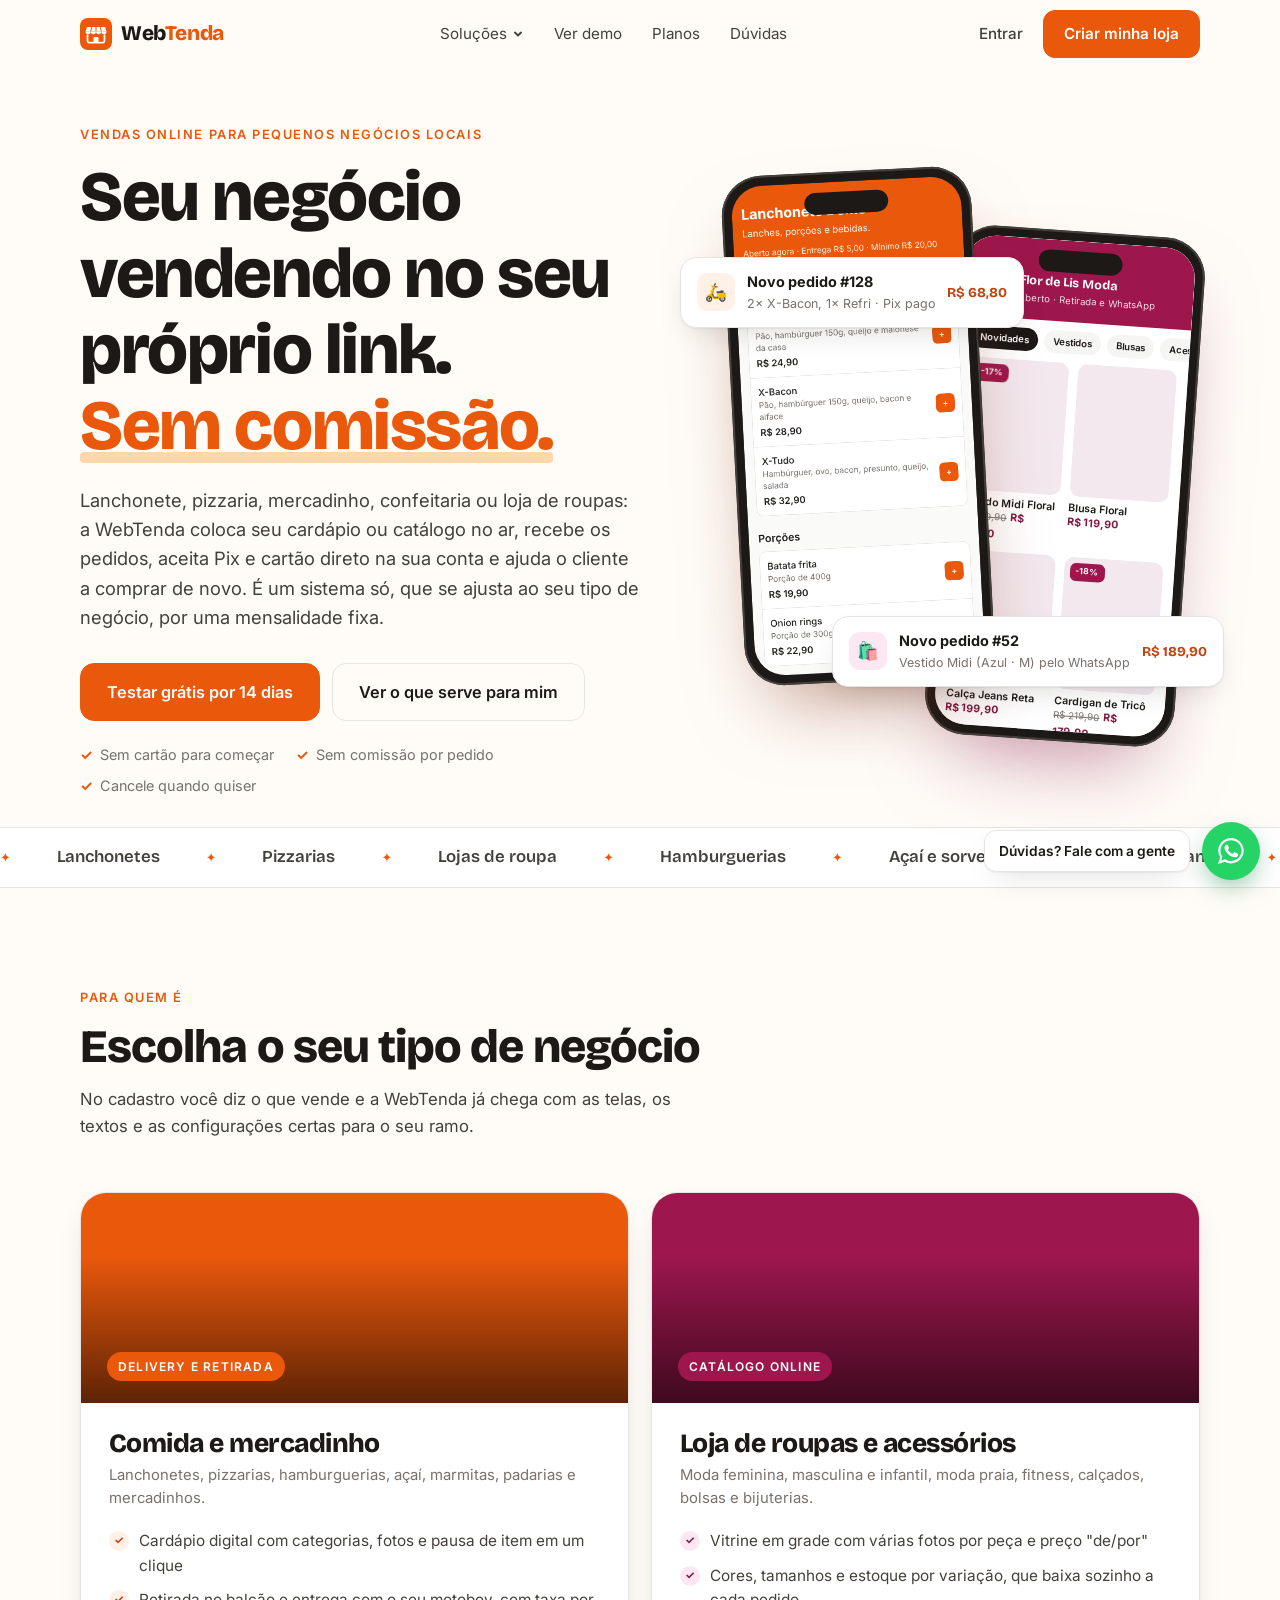
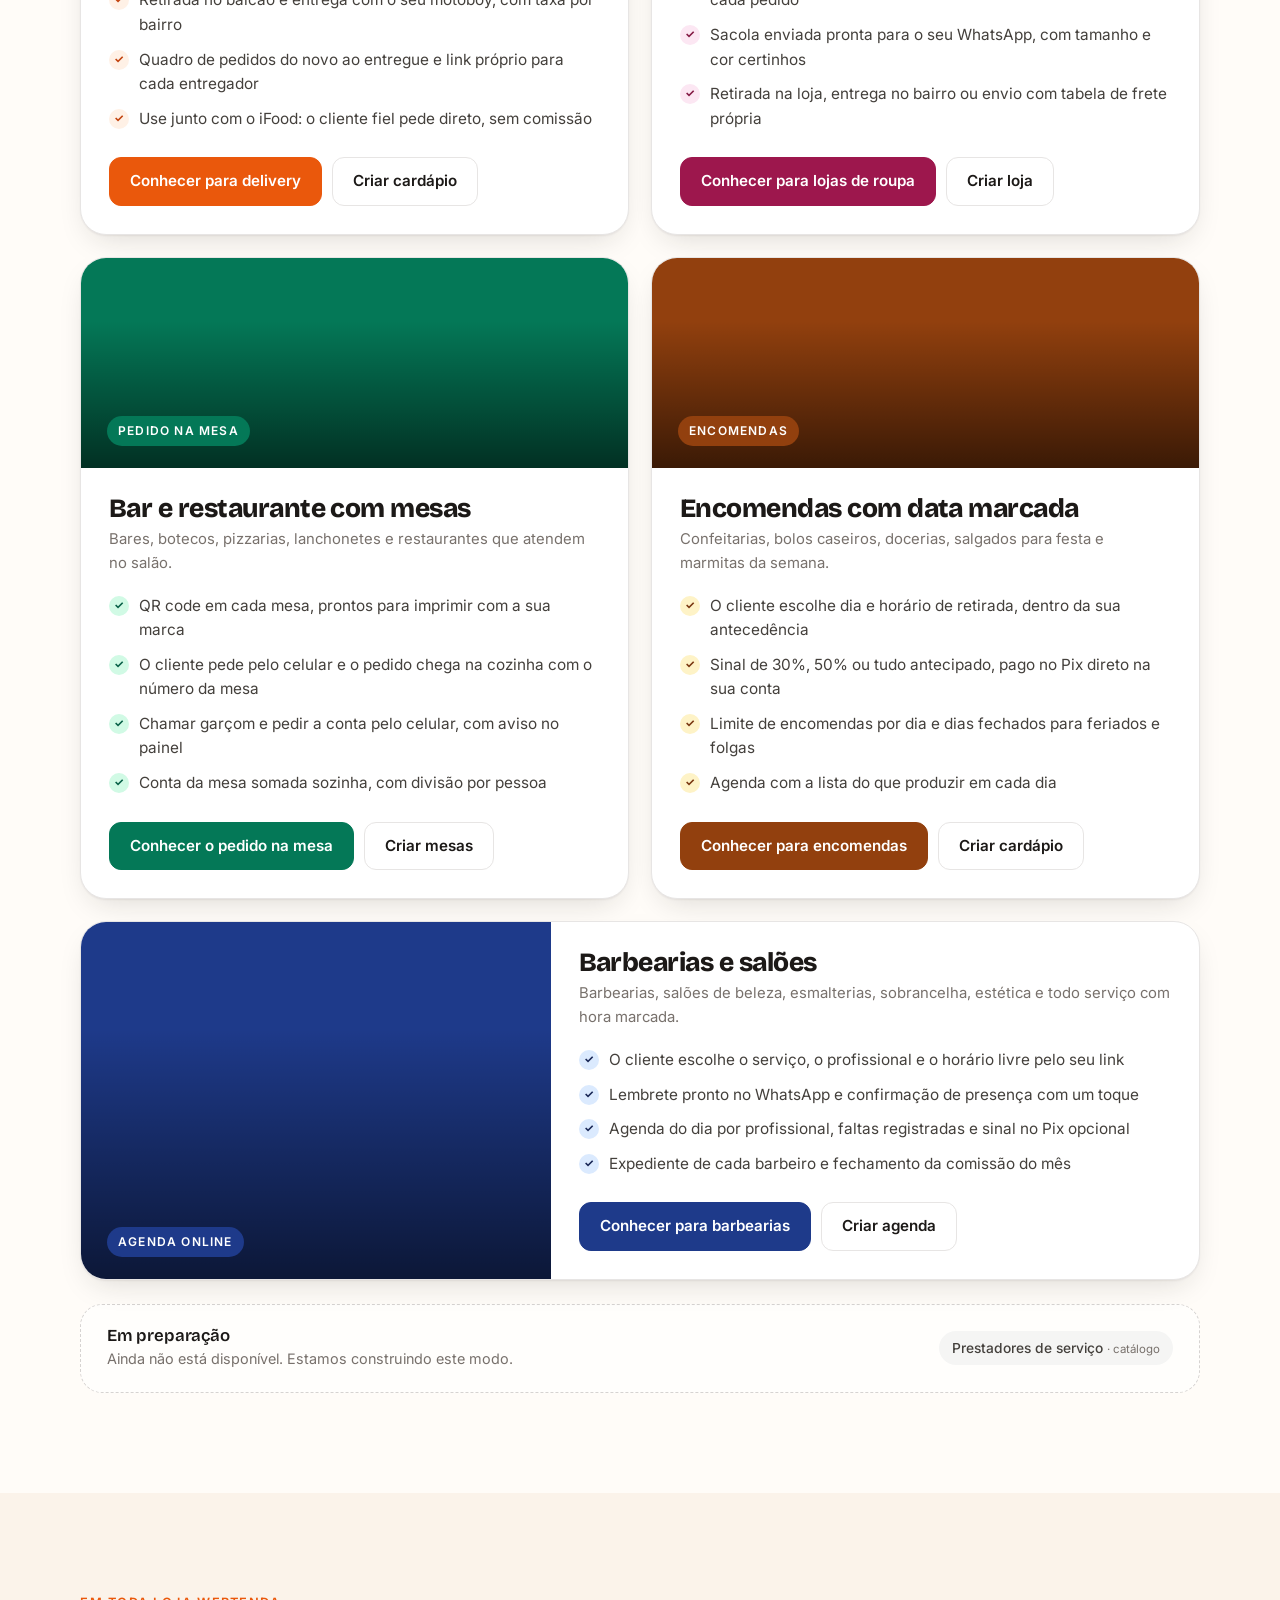
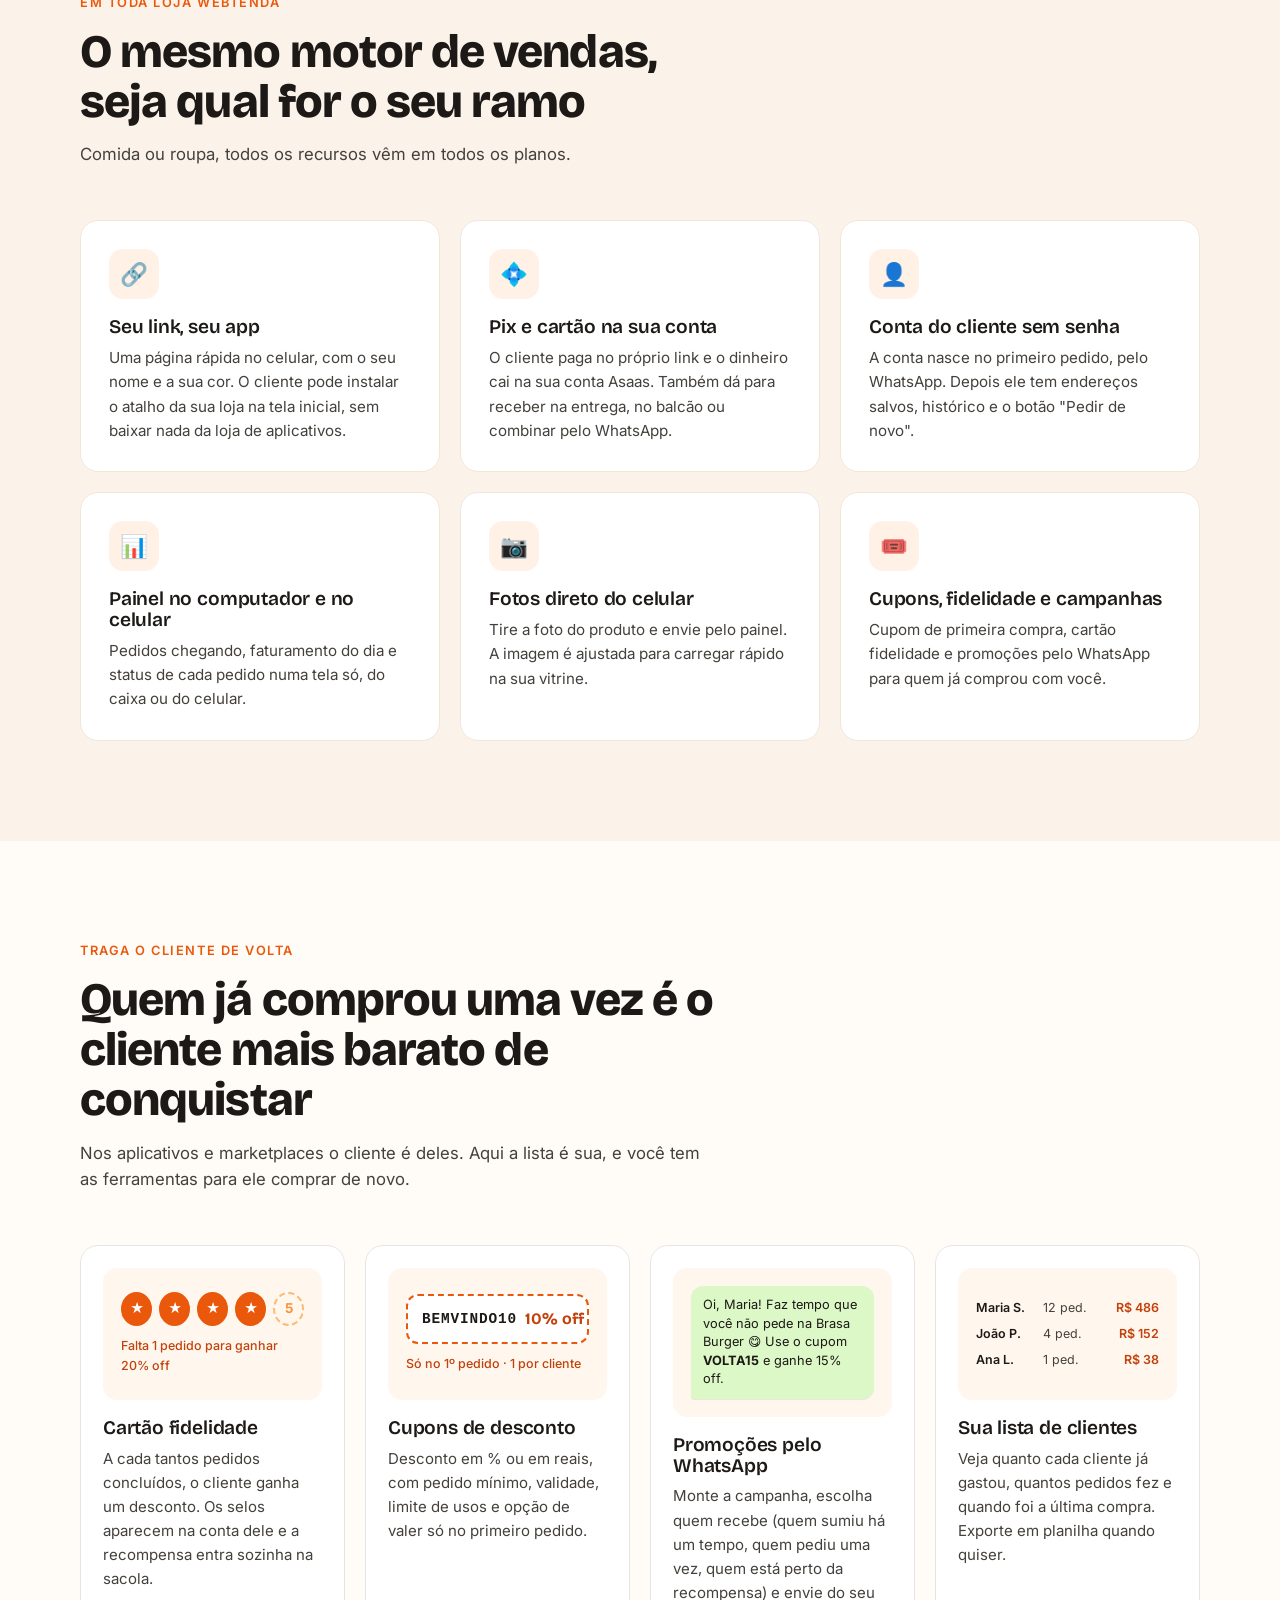
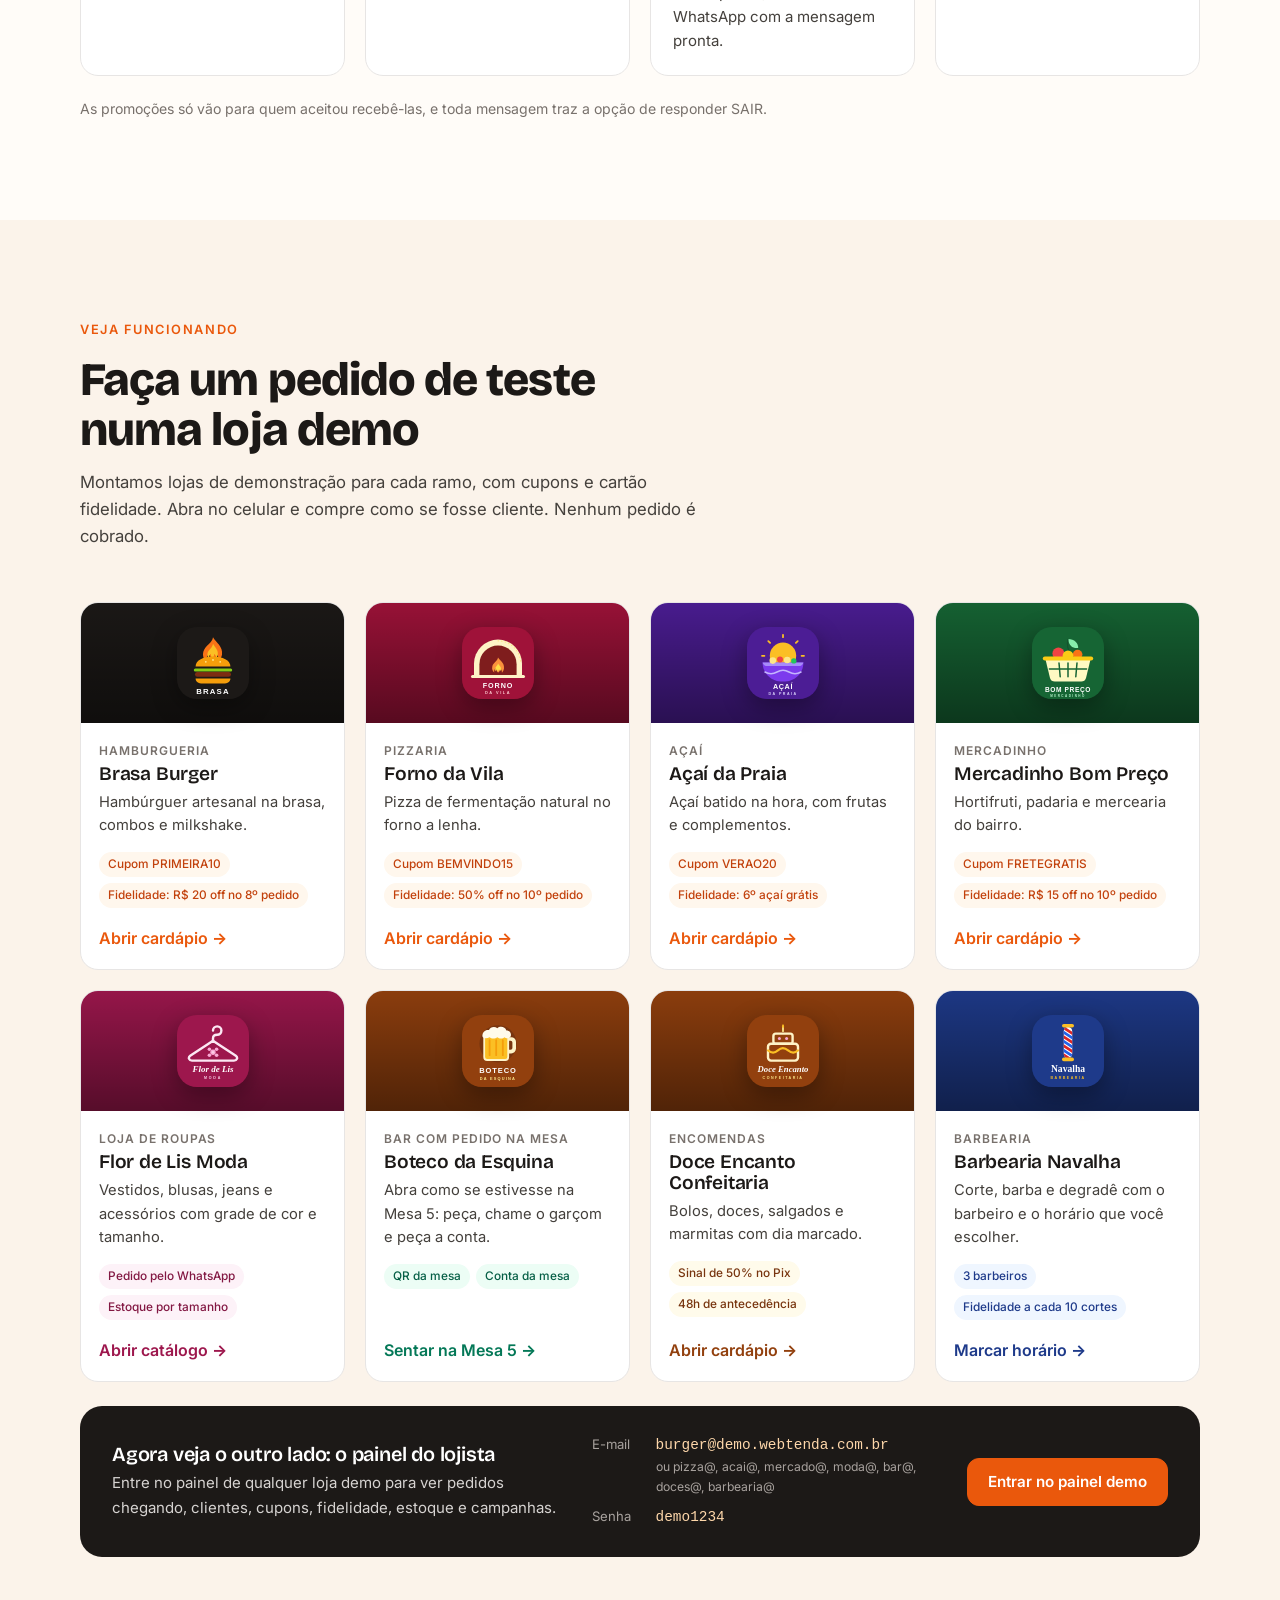
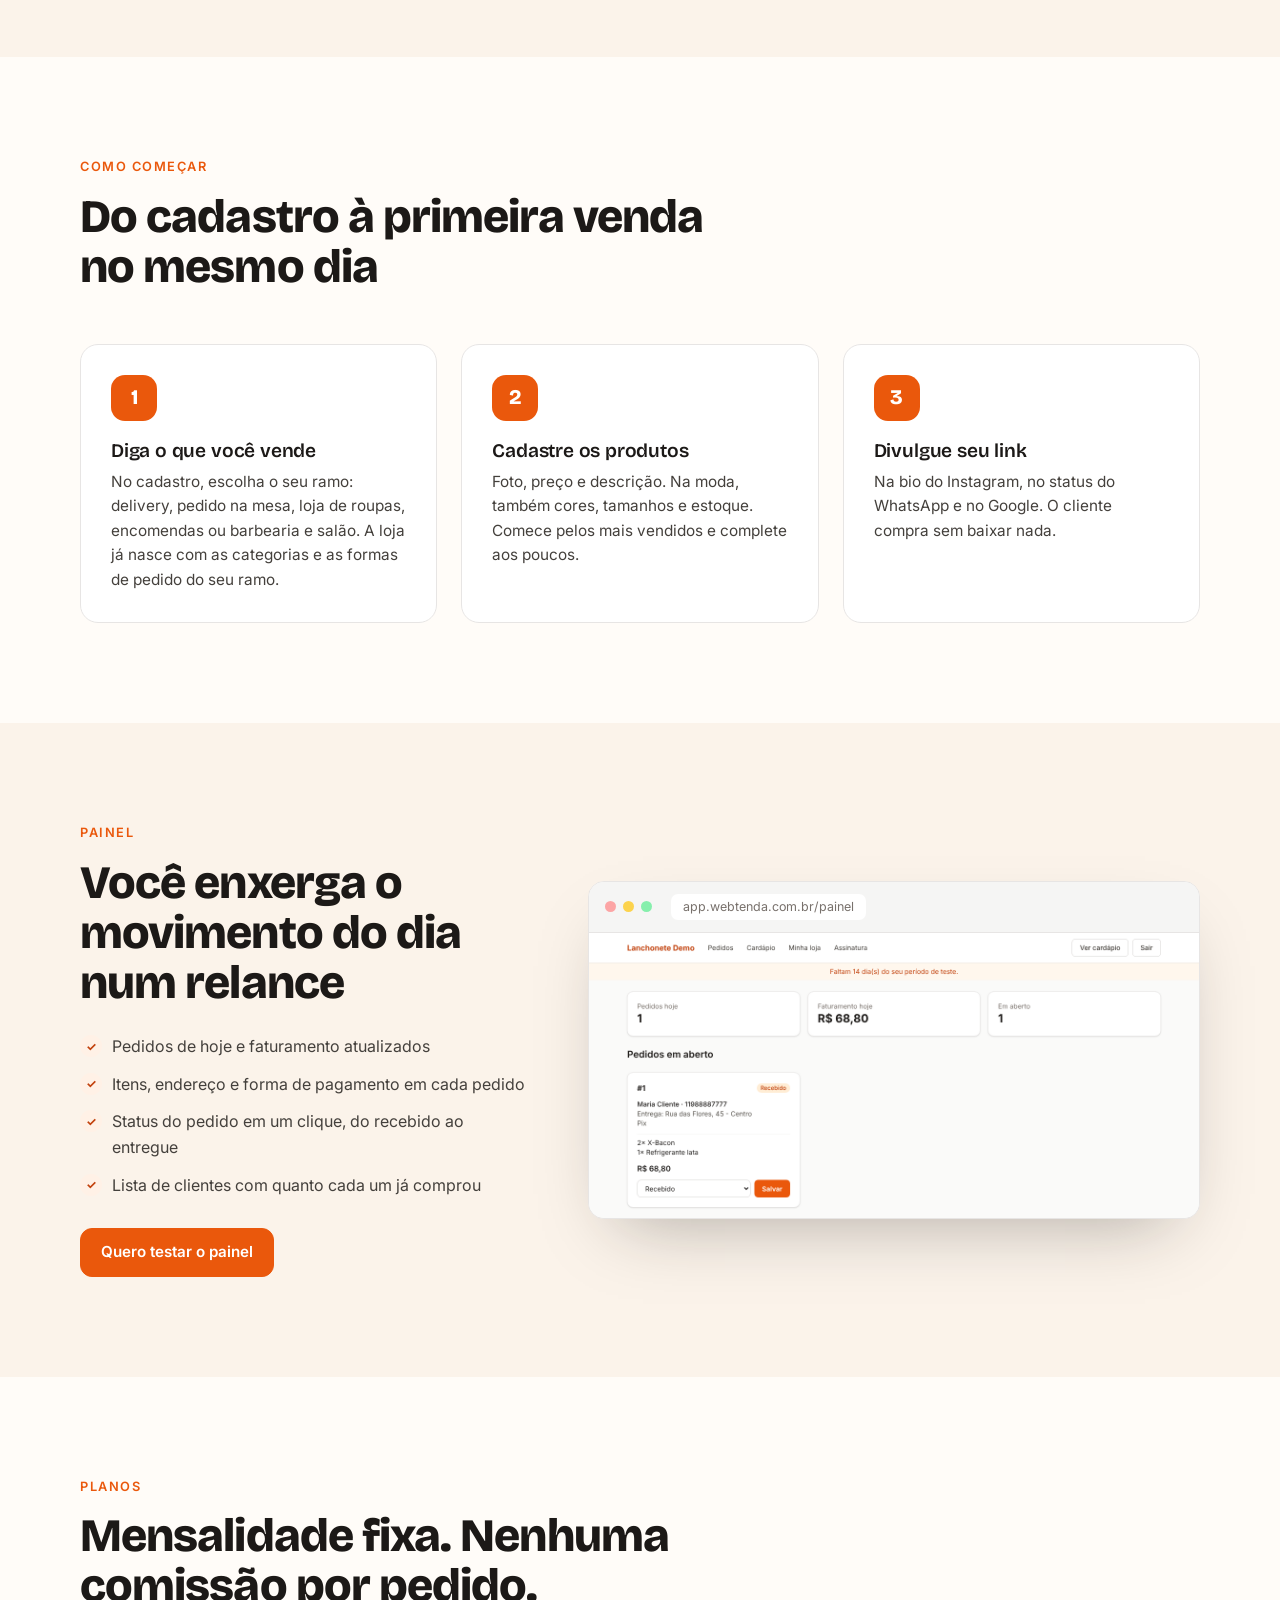
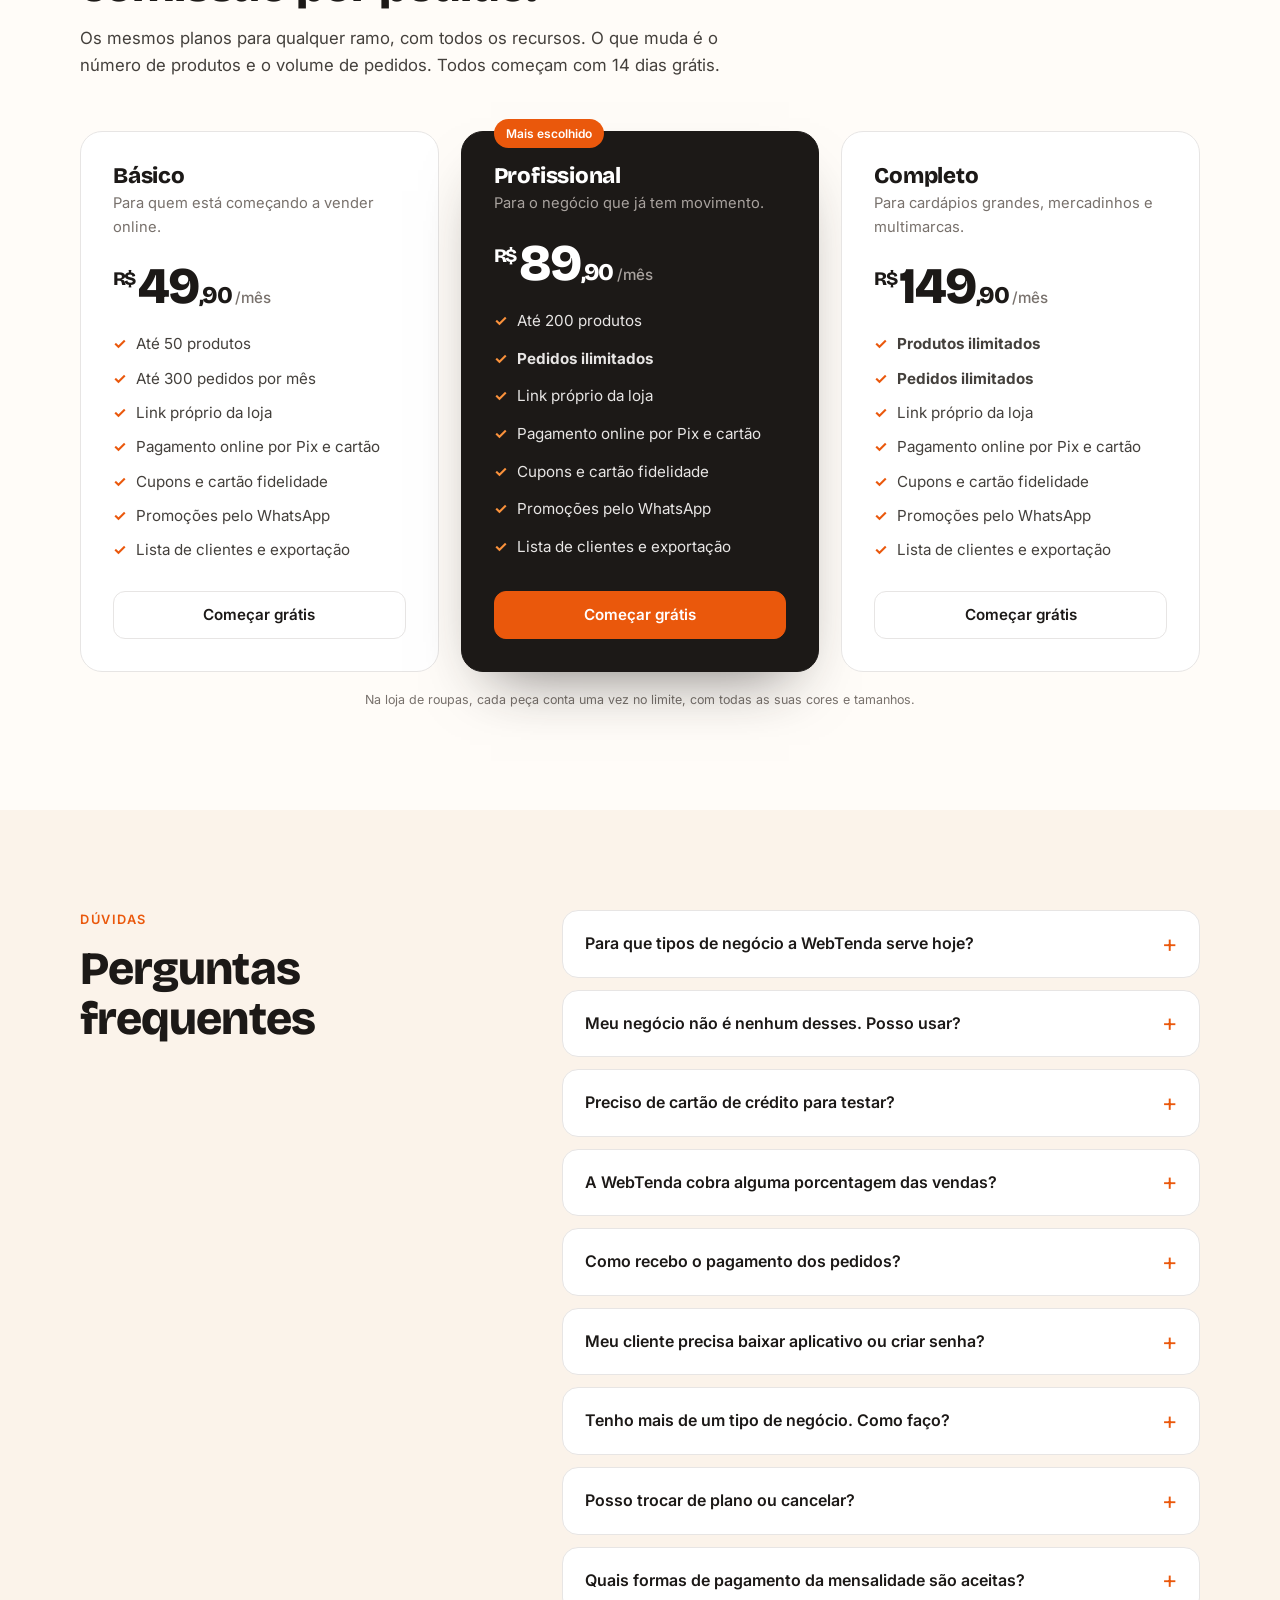
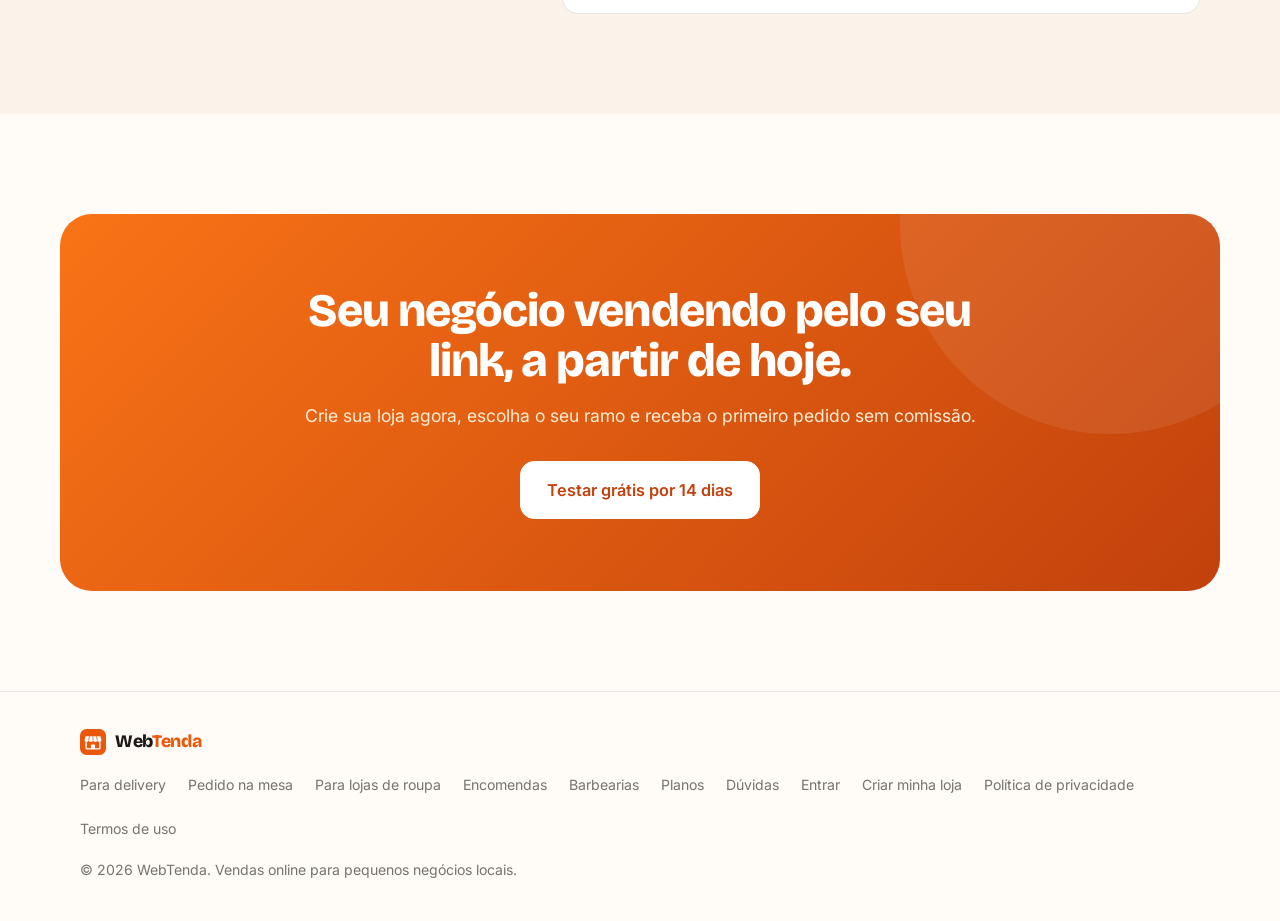
==== commit 456e1565: "Menu do topo mais simples: Soluções, Ver demo, Planos e Dúvidas O menu tinha até 8 links e quebrava " ====
--- a/index.html
+++ b/index.html
@@ -117,19 +117,27 @@
       <svg viewBox="0 0 64 64" aria-hidden="true"><rect width="64" height="64" rx="16" fill="#ea580c"/><path d="M14 18h36l3 9H11z" fill="#fff"/><path d="M11 27a5.25 5.25 0 0 0 10.5 0a5.25 5.25 0 0 0 10.5 0a5.25 5.25 0 0 0 10.5 0a5.25 5.25 0 0 0 10.5 0z" fill="#fff"/><path d="M23.25 18 21.5 27M40.75 18l1.75 9M32 18v9" stroke="#ea580c" stroke-width="2"/><path d="M15 34v12a3 3 0 0 0 3 3h28a3 3 0 0 0 3-3V34" stroke="#fff" stroke-width="3.5" fill="none" stroke-linecap="round"/><rect x="27" y="38" width="10" height="11" rx="2" fill="#fff"/></svg>
       <span>Web<b>Tenda</b></span>
     </a>
-    <nav class="nav-links" aria-label="Seções">
-      <a href="#nichos">Para quem é</a>
-      <a href="delivery/">Delivery</a>
-      <a href="loja/">Lojas de roupa</a>
-      <a href="encomendas/">Encomendas</a>
-      <a href="barbearia/">Barbearias</a>
-      <a href="#demo">Ver demo</a>
-      <a href="#planos">Planos</a>
-      <a href="#duvidas">Dúvidas</a>
-    </nav>
-    <div class="nav-cta">
-      <a href="https://app.webtenda.com.br/entrar" class="btn btn-ghost">Entrar</a>
-      <a href="https://app.webtenda.com.br/cadastro" class="btn">Criar minha loja</a>
+    <button class="nav-burger" type="button" aria-label="Abrir menu" aria-expanded="false" aria-controls="menu"><span></span><span></span><span></span></button>
+    <div class="nav-menu" id="menu">
+      <nav class="nav-links" aria-label="Menu principal">
+        <div class="nav-drop">
+          <button type="button" class="nav-drop-btn" aria-expanded="false" aria-controls="solucoes">Soluções <svg viewBox="0 0 12 12" aria-hidden="true"><path d="m3 4.5 3 3 3-3"/></svg></button>
+          <div class="nav-panel" id="solucoes">
+          <a href="delivery/" class="sol sol-delivery"><span class="sol-ico"><svg viewBox="0 0 24 24" aria-hidden="true"><path d="M5 17a2 2 0 1 0 4 0a2 2 0 1 0-4 0M15 17a2 2 0 1 0 4 0a2 2 0 1 0-4 0"/><path d="M9 17h6M17 15V9h-3M3 13V7h8v6M14 9l3 6M3 13h8"/></svg></span><span><strong>Delivery</strong><small>Cardápio no seu link, sem comissão por pedido</small></span></a>
+          <a href="mesa/" class="sol sol-mesa"><span class="sol-ico"><svg viewBox="0 0 24 24" aria-hidden="true"><rect x="4" y="4" width="6" height="6" rx="1"/><rect x="14" y="4" width="6" height="6" rx="1"/><rect x="4" y="14" width="6" height="6" rx="1"/><path d="M14 14h2v2h-2zM18 18h2v2h-2zM14 18h2M18 14h2"/></svg></span><span><strong>Pedido na mesa</strong><small>O cliente pede pelo QR code, sem esperar o garçom</small></span></a>
+          <a href="encomendas/" class="sol sol-encomendas"><span class="sol-ico"><svg viewBox="0 0 24 24" aria-hidden="true"><path d="M4 20h16M5 20v-7h14v7M5 16c2 1 3-1 4.7 0s3 1 4.6 0s3-1 4.7 0M12 13V9M12 6.5c-.8-1 0-2.5 0-2.5s.8 1.5 0 2.5z"/></svg></span><span><strong>Encomendas</strong><small>Bolos, doces e marmitas com dia marcado e sinal</small></span></a>
+          <a href="barbearia/" class="sol sol-barbearia"><span class="sol-ico"><svg viewBox="0 0 24 24" aria-hidden="true"><circle cx="6" cy="6" r="2.5"/><circle cx="6" cy="18" r="2.5"/><path d="M8 7.5 20 17M8 16.5 20 7"/></svg></span><span><strong>Barbearias e salões</strong><small>Agenda online com lembrete e menos furos</small></span></a>
+          <a href="loja/" class="sol sol-loja"><span class="sol-ico"><svg viewBox="0 0 24 24" aria-hidden="true"><path d="M8 4 4 6.5 5.5 10 7 9.3V20h10V9.3l1.5.7L20 6.5 16 4c-.5 1.5-2 2.5-4 2.5S8.5 5.5 8 4z"/></svg></span><span><strong>Lojas de roupa</strong><small>Catálogo com o pedido chegando no WhatsApp</small></span></a>
+          </div>
+        </div>
+        <a href="#demo">Ver demo</a>
+        <a href="#planos">Planos</a>
+        <a href="#duvidas">Dúvidas</a>
+      </nav>
+      <div class="nav-cta">
+        <a href="https://app.webtenda.com.br/entrar" class="nav-login">Entrar</a>
+        <a href="https://app.webtenda.com.br/cadastro" class="btn">Criar minha loja</a>
+      </div>
     </div>
   </div>
 </header>
--- a/style.css
+++ b/style.css
@@ -35,9 +35,33 @@
 .logo{display:flex;align-items:center;gap:9px;font-family:var(--display);font-weight:800;font-size:1.3rem;letter-spacing:-.02em;color:var(--ink)}
 .logo svg{width:32px;height:32px;flex:none}
 .logo b{color:var(--brand);font-weight:800}
-.nav-links{display:flex;gap:28px;font-size:.93rem;color:var(--ink-2)}
-.nav-links a:hover{color:var(--brand)}
-.nav-cta{display:flex;gap:8px}
+.nav-menu{display:flex;align-items:center;justify-content:space-between;flex:1;gap:20px;margin-left:24px}
+.nav-links{display:flex;align-items:center;gap:30px;font-size:.95rem;color:var(--ink-2);margin:0 auto}
+.nav-links>a,.nav-drop-btn{white-space:nowrap}
+.nav-links>a:hover,.nav-drop-btn:hover,.nav-login:hover{color:var(--brand)}
+.nav-cta{display:flex;align-items:center;gap:20px}
+.nav-login{font-weight:500;font-size:.95rem;color:var(--ink-2)}
+.nav-drop{position:relative}
+.nav-drop-btn{display:inline-flex;align-items:center;gap:5px;font:inherit;color:inherit;background:none;border:0;padding:6px 0;cursor:pointer}
+.nav-drop-btn svg{width:12px;height:12px;fill:none;stroke:currentColor;stroke-width:1.8;stroke-linecap:round;stroke-linejoin:round;transition:transform .2s}
+.nav-drop-btn:focus-visible,.nav-burger:focus-visible{outline:3px solid #fdba74;outline-offset:2px;border-radius:6px}
+.nav-panel{position:absolute;top:calc(100% + 14px);left:50%;width:430px;padding:8px;background:#fff;border:1px solid var(--line);border-radius:18px;box-shadow:0 2px 4px rgba(28,25,23,.05),0 28px 60px -20px rgba(28,25,23,.3);display:grid;gap:2px;opacity:0;visibility:hidden;transform:translate(-50%,6px);transition:opacity .16s,transform .16s,visibility .16s}
+.nav-panel::before{content:"";position:absolute;left:0;right:0;top:-16px;height:16px}
+.nav-drop.open .nav-panel{opacity:1;visibility:visible;transform:translate(-50%,0)}
+.nav-drop.open .nav-drop-btn svg{transform:rotate(180deg)}
+@media (hover:hover) and (min-width:961px){.nav-drop:hover .nav-panel{opacity:1;visibility:visible;transform:translate(-50%,0)}.nav-drop:hover .nav-drop-btn svg{transform:rotate(180deg)}}
+.sol{--c:#ea580c;--cl:#fff1e6;display:flex;align-items:center;gap:13px;padding:10px 12px;border-radius:12px;color:var(--ink);transition:background .15s}
+.sol:hover,.sol[aria-current]{background:var(--alt)}
+.sol-mesa{--c:#047857;--cl:#d1fae5}.sol-encomendas{--c:#92400e;--cl:#fef3c7}.sol-barbearia{--c:#1e3a8a;--cl:#dbeafe}.sol-loja{--c:#9d174d;--cl:#fce7f3}
+.sol-ico{flex:none;width:40px;height:40px;border-radius:11px;background:var(--cl);color:var(--c);display:grid;place-items:center}
+.sol-ico svg{width:22px;height:22px;fill:none;stroke:currentColor;stroke-width:1.7;stroke-linecap:round;stroke-linejoin:round}
+.sol strong{display:block;font-weight:600;font-size:.95rem;line-height:1.3}
+.sol small{display:block;color:var(--mute);font-size:.83rem;line-height:1.35}
+.nav-burger{display:none;width:42px;height:42px;border:1px solid var(--line);border-radius:12px;background:#fff;cursor:pointer;flex-direction:column;align-items:center;justify-content:center;gap:4px}
+.nav-burger span{display:block;width:18px;height:2px;border-radius:2px;background:var(--ink);transition:transform .2s,opacity .2s}
+.nav.menu-open .nav-burger span:nth-child(1){transform:translateY(6px) rotate(45deg)}
+.nav.menu-open .nav-burger span:nth-child(2){opacity:0}
+.nav.menu-open .nav-burger span:nth-child(3){transform:translateY(-6px) rotate(-45deg)}
 
 /* hero */
 .hero{position:relative;padding:56px 0 0;overflow:hidden}
@@ -172,7 +196,20 @@
 .js .reveal.in{opacity:1;transform:none}
 
 @media (max-width:960px){
-  .nav-links{display:none}
+  .nav-burger{display:flex}
+  .nav-menu{display:none;position:absolute;top:100%;left:0;right:0;margin:0;flex-direction:column;align-items:stretch;gap:0;padding:8px 16px 20px;background:var(--bg);border-bottom:1px solid var(--line);box-shadow:0 24px 40px -24px rgba(28,25,23,.35);max-height:calc(100vh - 68px);max-height:calc(100dvh - 68px);overflow-y:auto}
+  .nav.menu-open{border-bottom-color:var(--line)}
+  .nav.menu-open .nav-menu{display:flex}
+  .nav-links{flex-direction:column;align-items:stretch;gap:0;margin:0;font-size:1rem}
+  .nav-links>a{padding:14px 4px;border-top:1px solid var(--line);font-weight:500;color:var(--ink)}
+  .nav-drop-btn{display:none}
+  .nav-drop::before{content:"Soluções";display:block;font-size:.75rem;font-weight:600;letter-spacing:.1em;text-transform:uppercase;color:var(--mute);padding:6px 4px 4px}
+  .nav-panel{position:static;width:auto;opacity:1;visibility:visible;transform:none;border:0;box-shadow:none;background:none;padding:0 0 8px}
+  .nav-panel::before{display:none}
+  .sol{padding:9px 4px}
+  .nav-cta{flex-direction:column-reverse;align-items:stretch;gap:12px;padding-top:16px;border-top:1px solid var(--line)}
+  .nav-cta .btn{padding:14px 20px;font-size:1rem}
+  .nav-login{text-align:center;padding:4px}
   .hero-in,.calc,.show-in,.faq-in{grid-template-columns:1fr}
   .hero-visual{height:540px}
   .t1{left:0}.t2{right:0}
@@ -183,8 +220,6 @@
 }
 @media (max-width:640px){
   .wrap{padding:0 16px}
-  .nav-cta .btn-ghost{display:none}
-  .nav-cta .btn{padding:9px 14px;font-size:.88rem}
   .hero{padding-top:32px}
   .hero-actions .btn{width:100%}
   .hero-visual{height:500px}
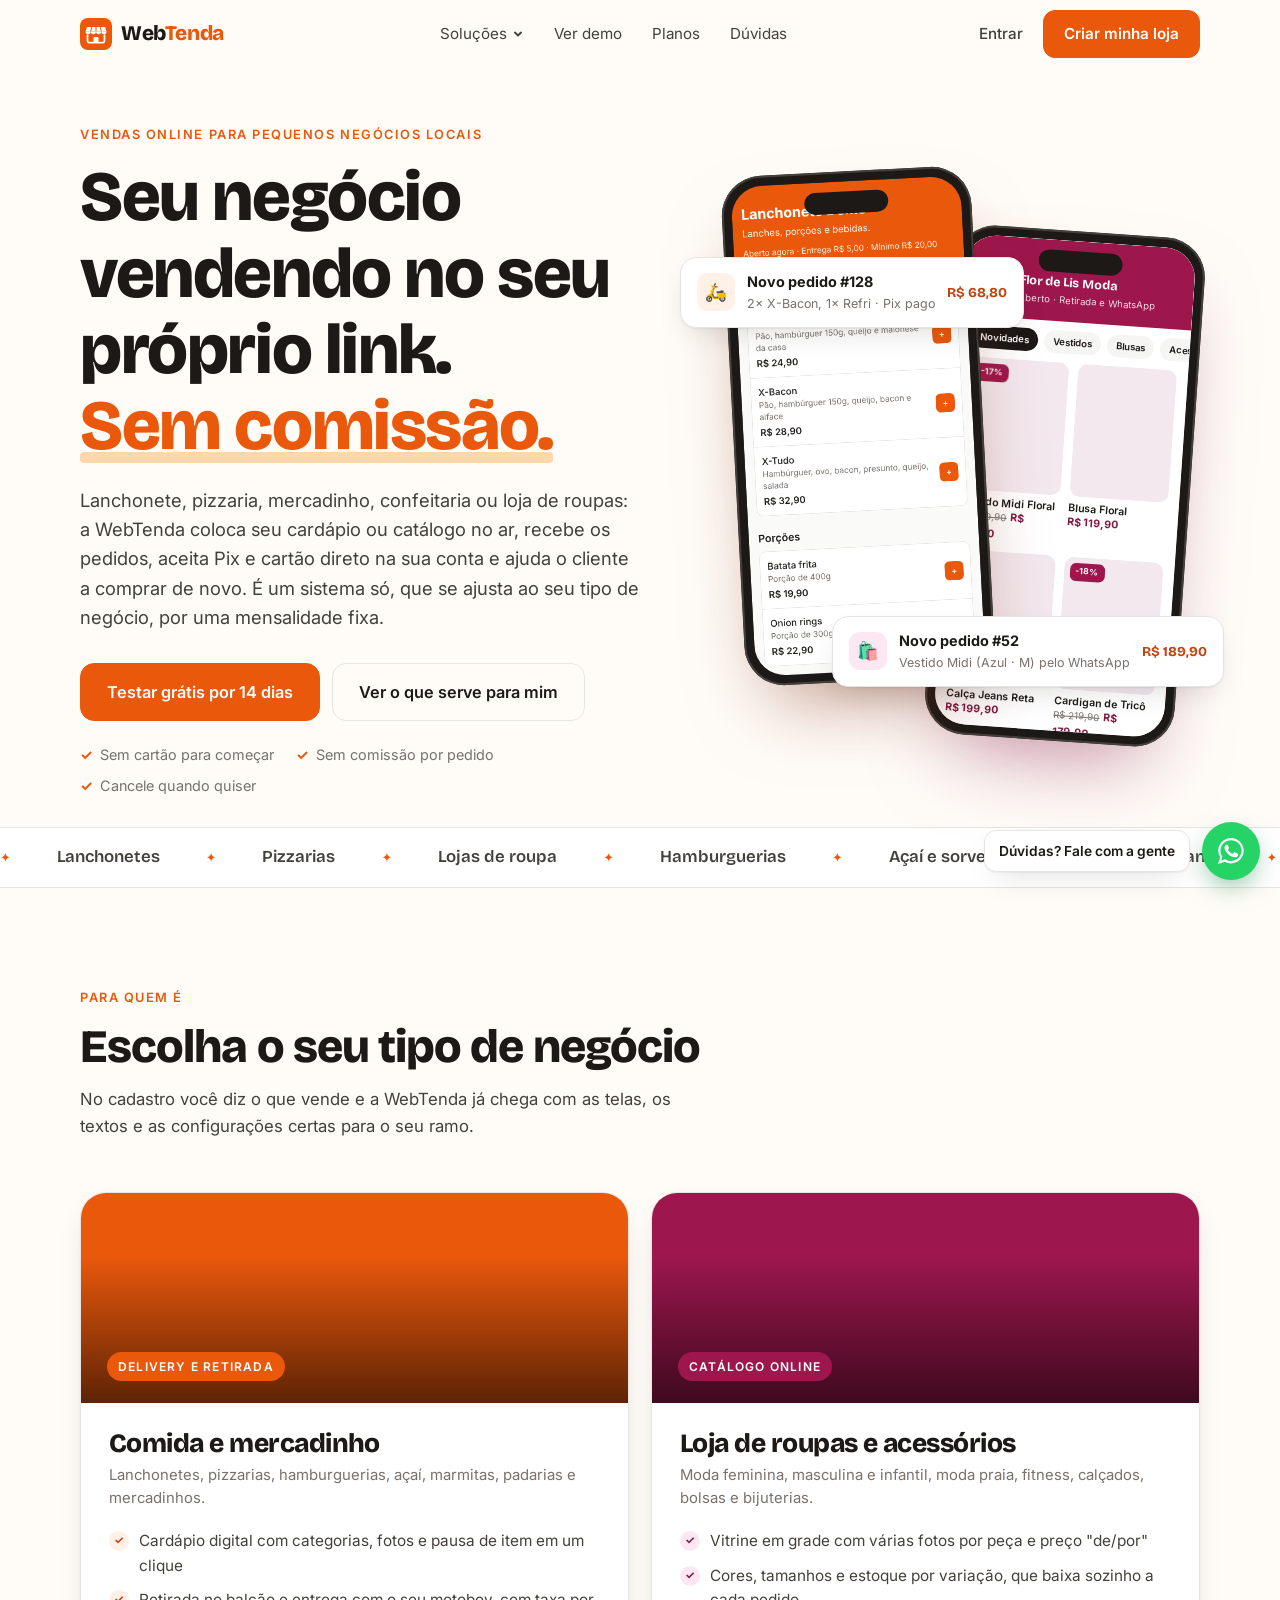
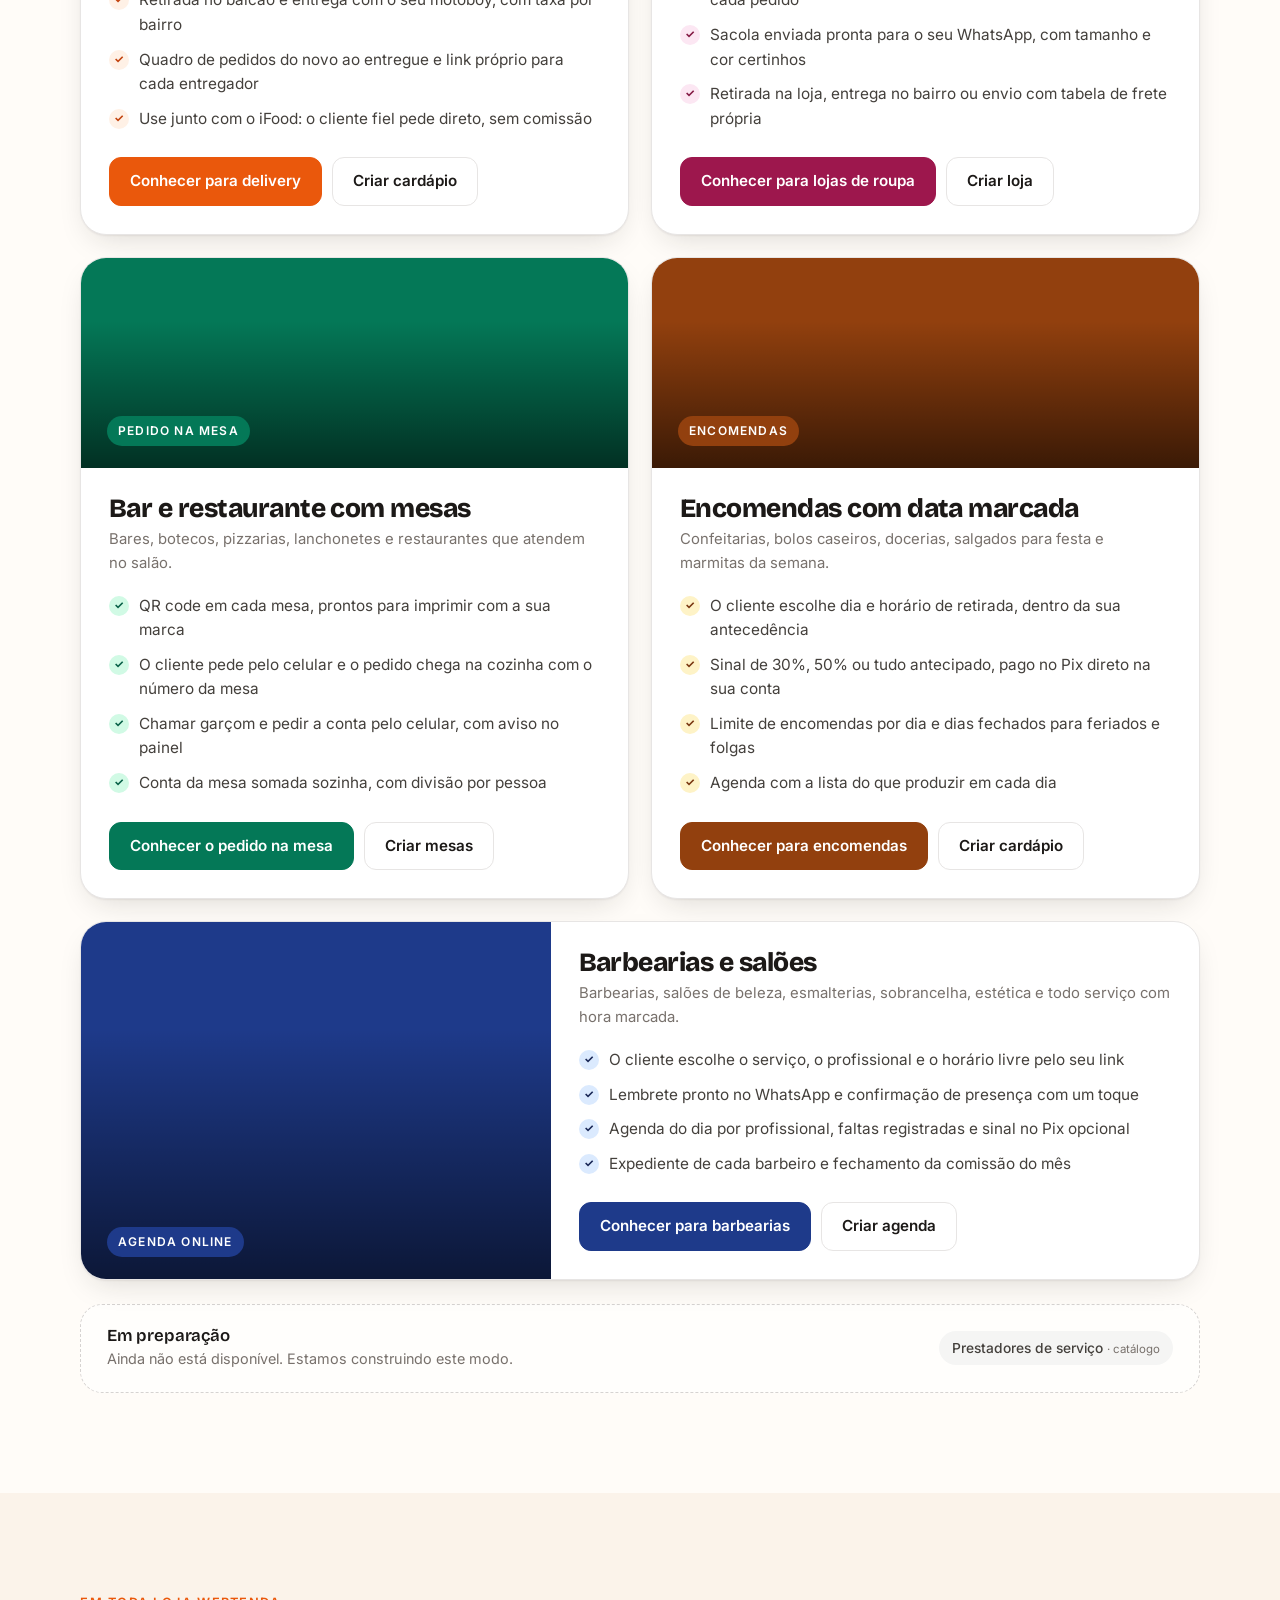
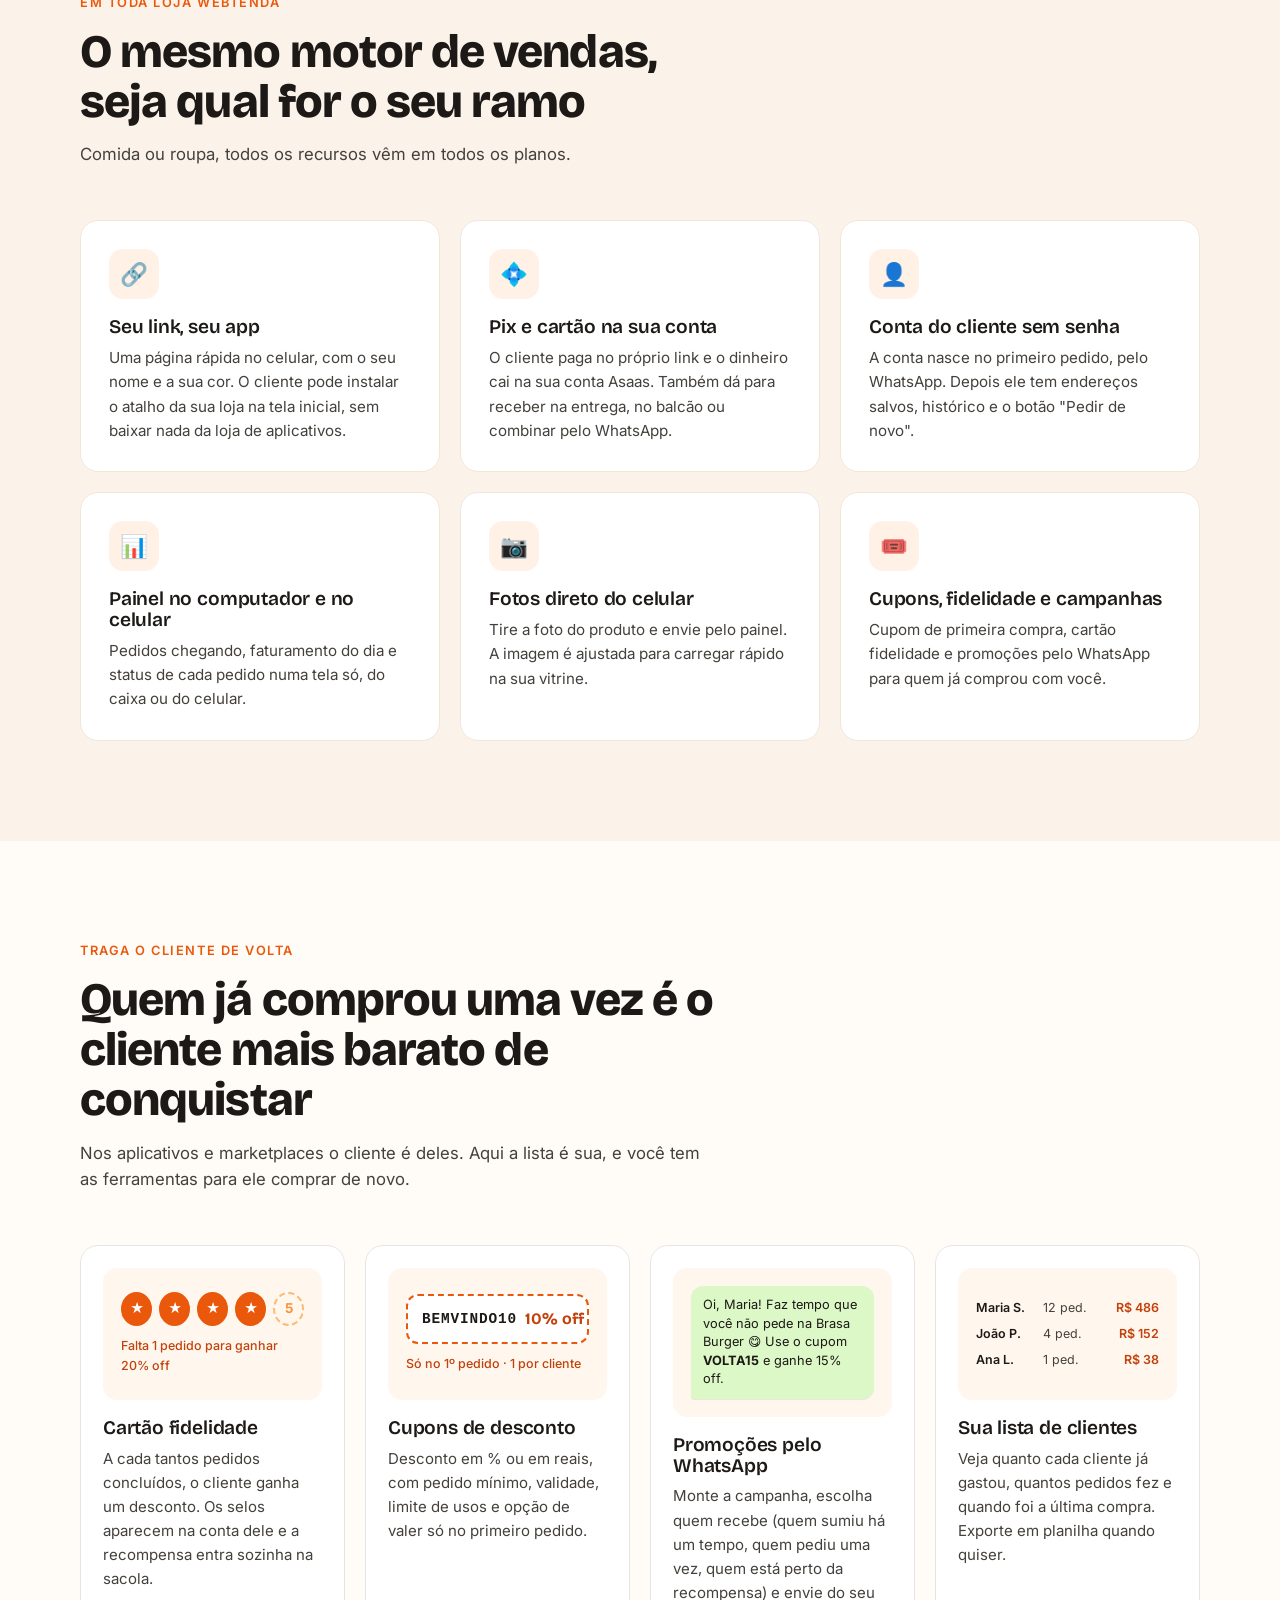
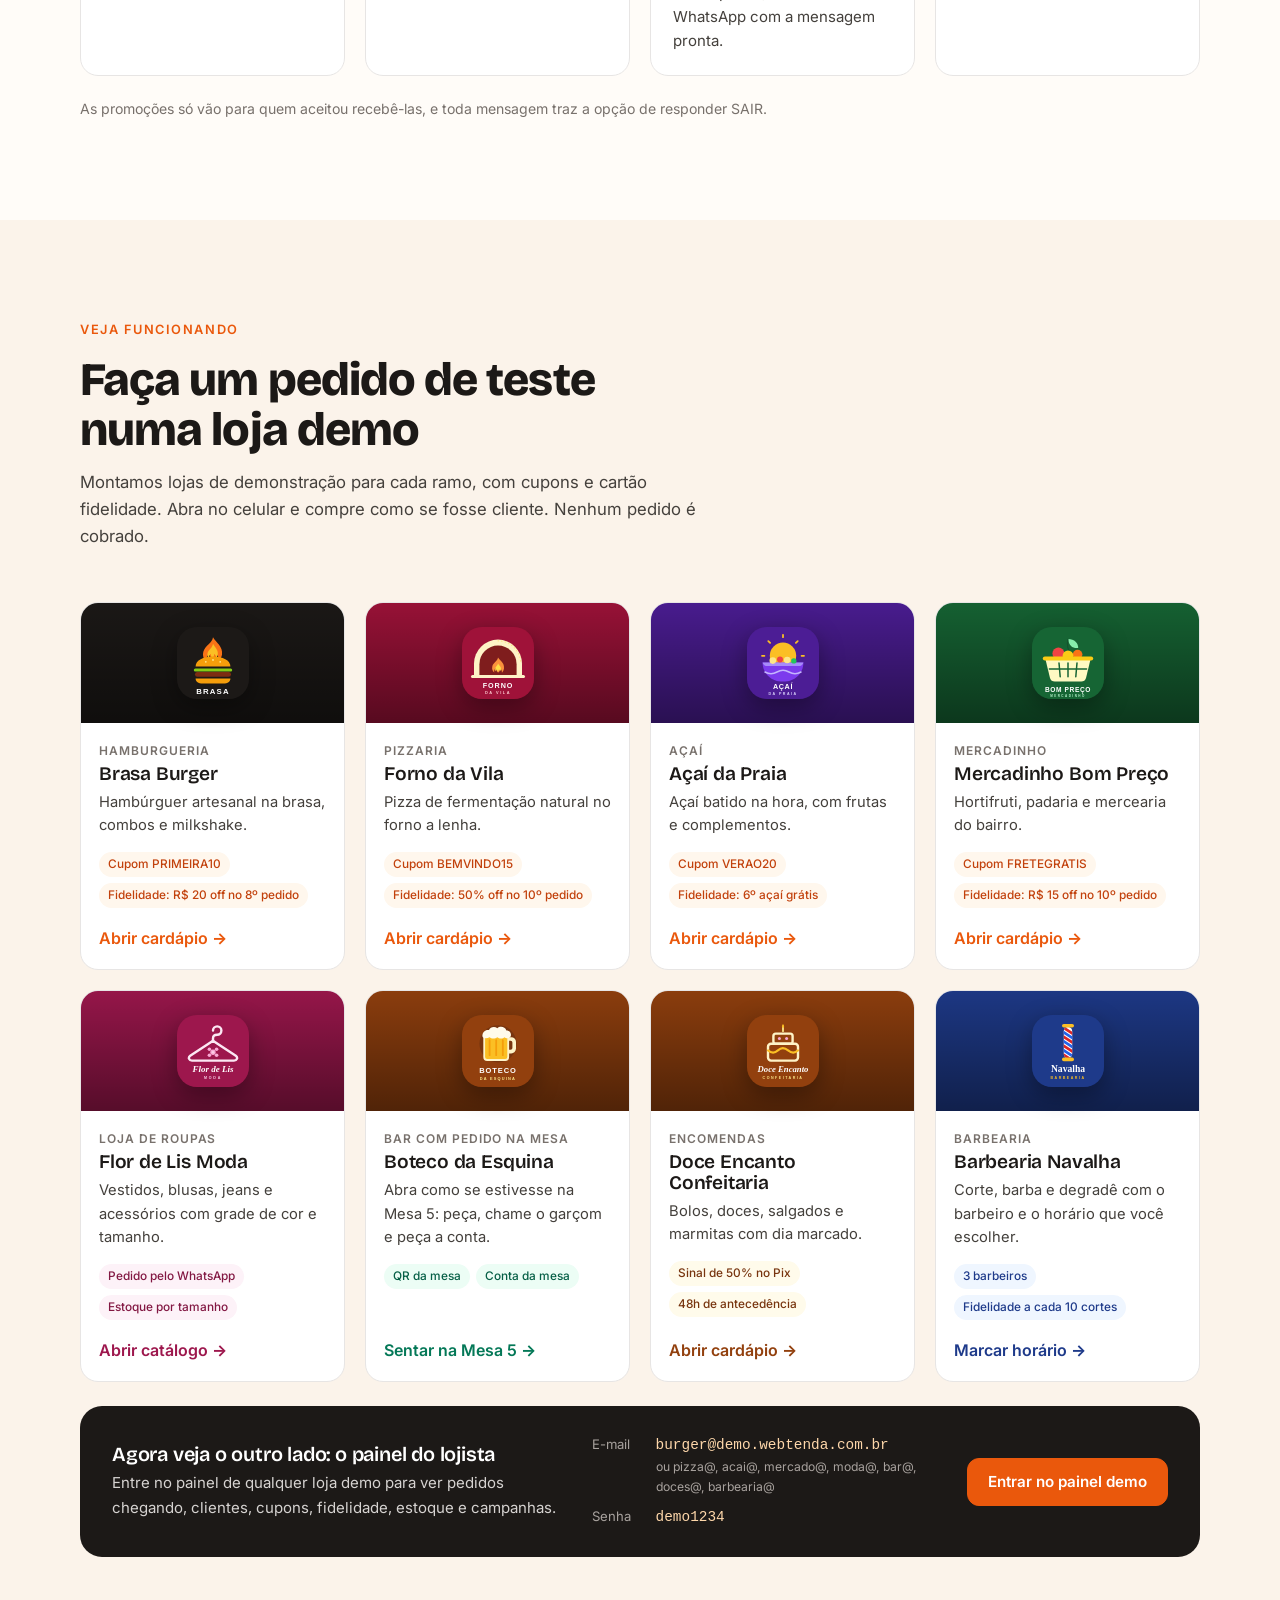
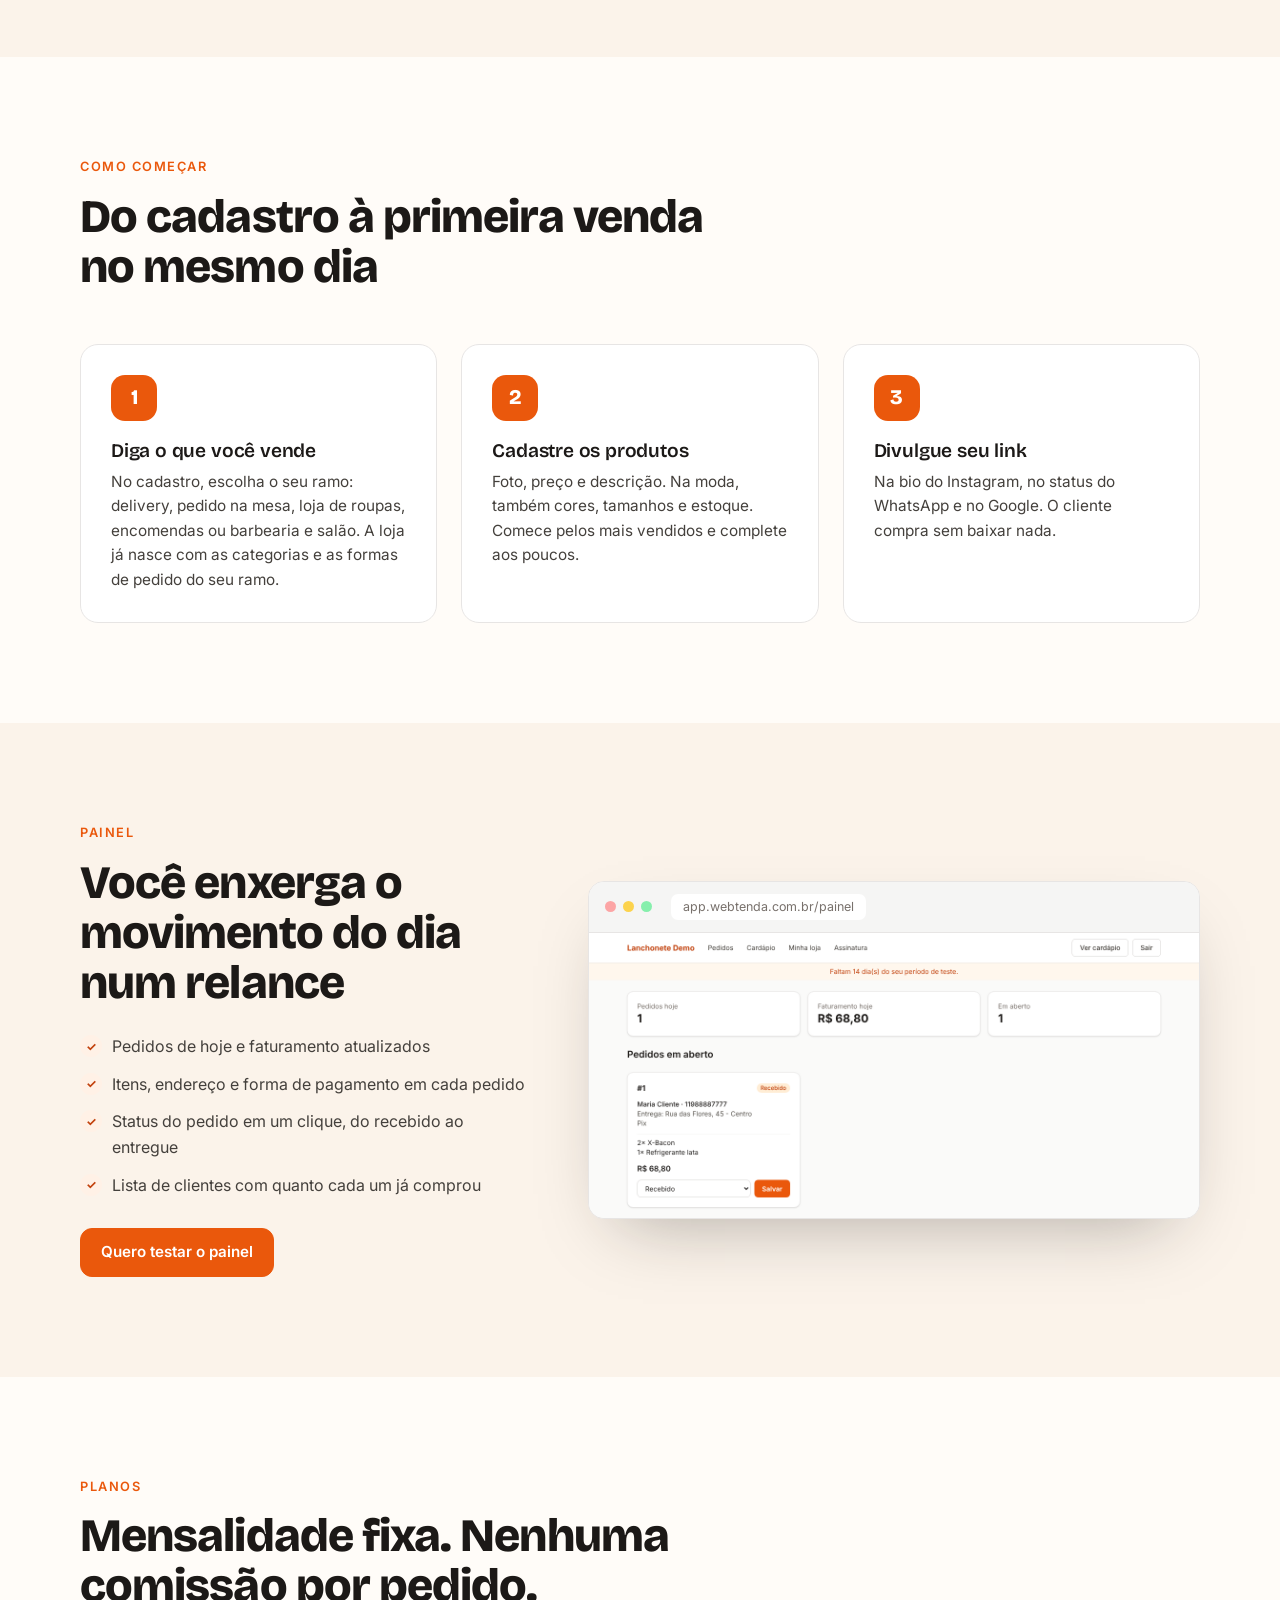
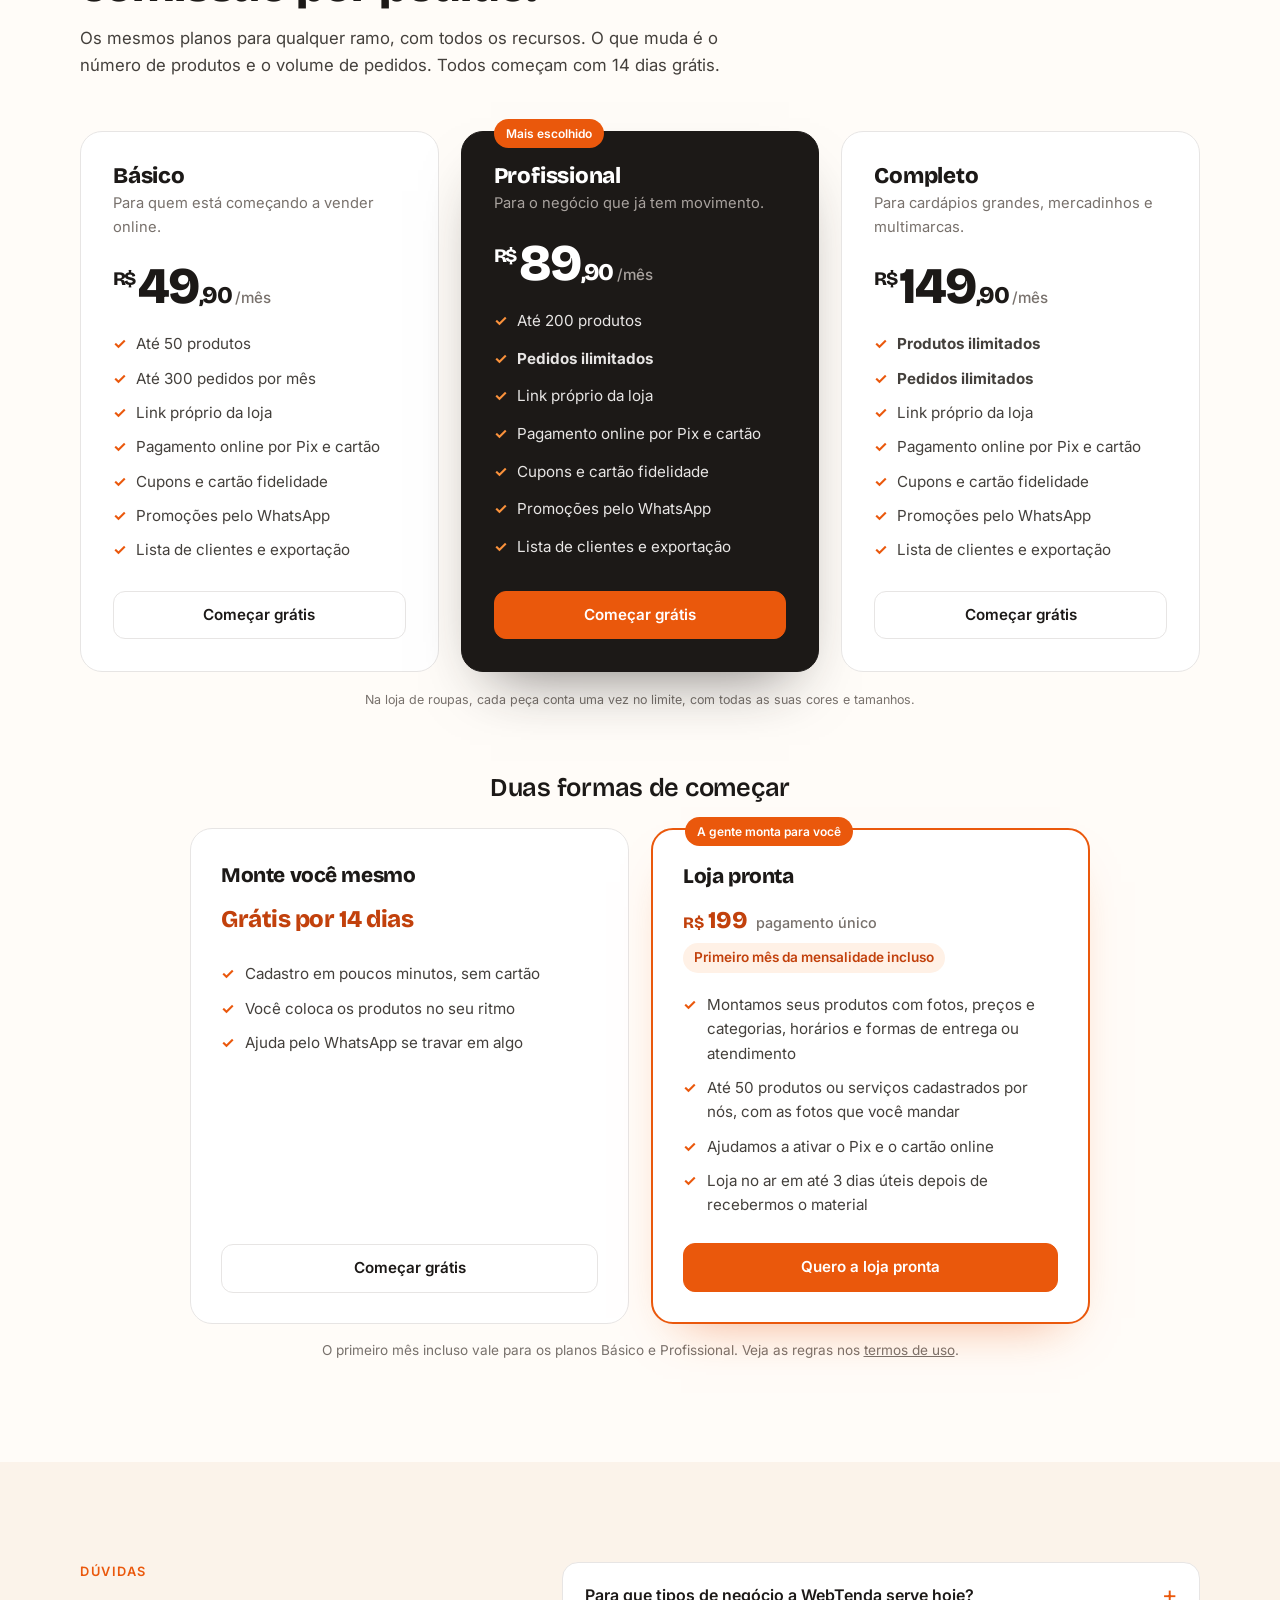
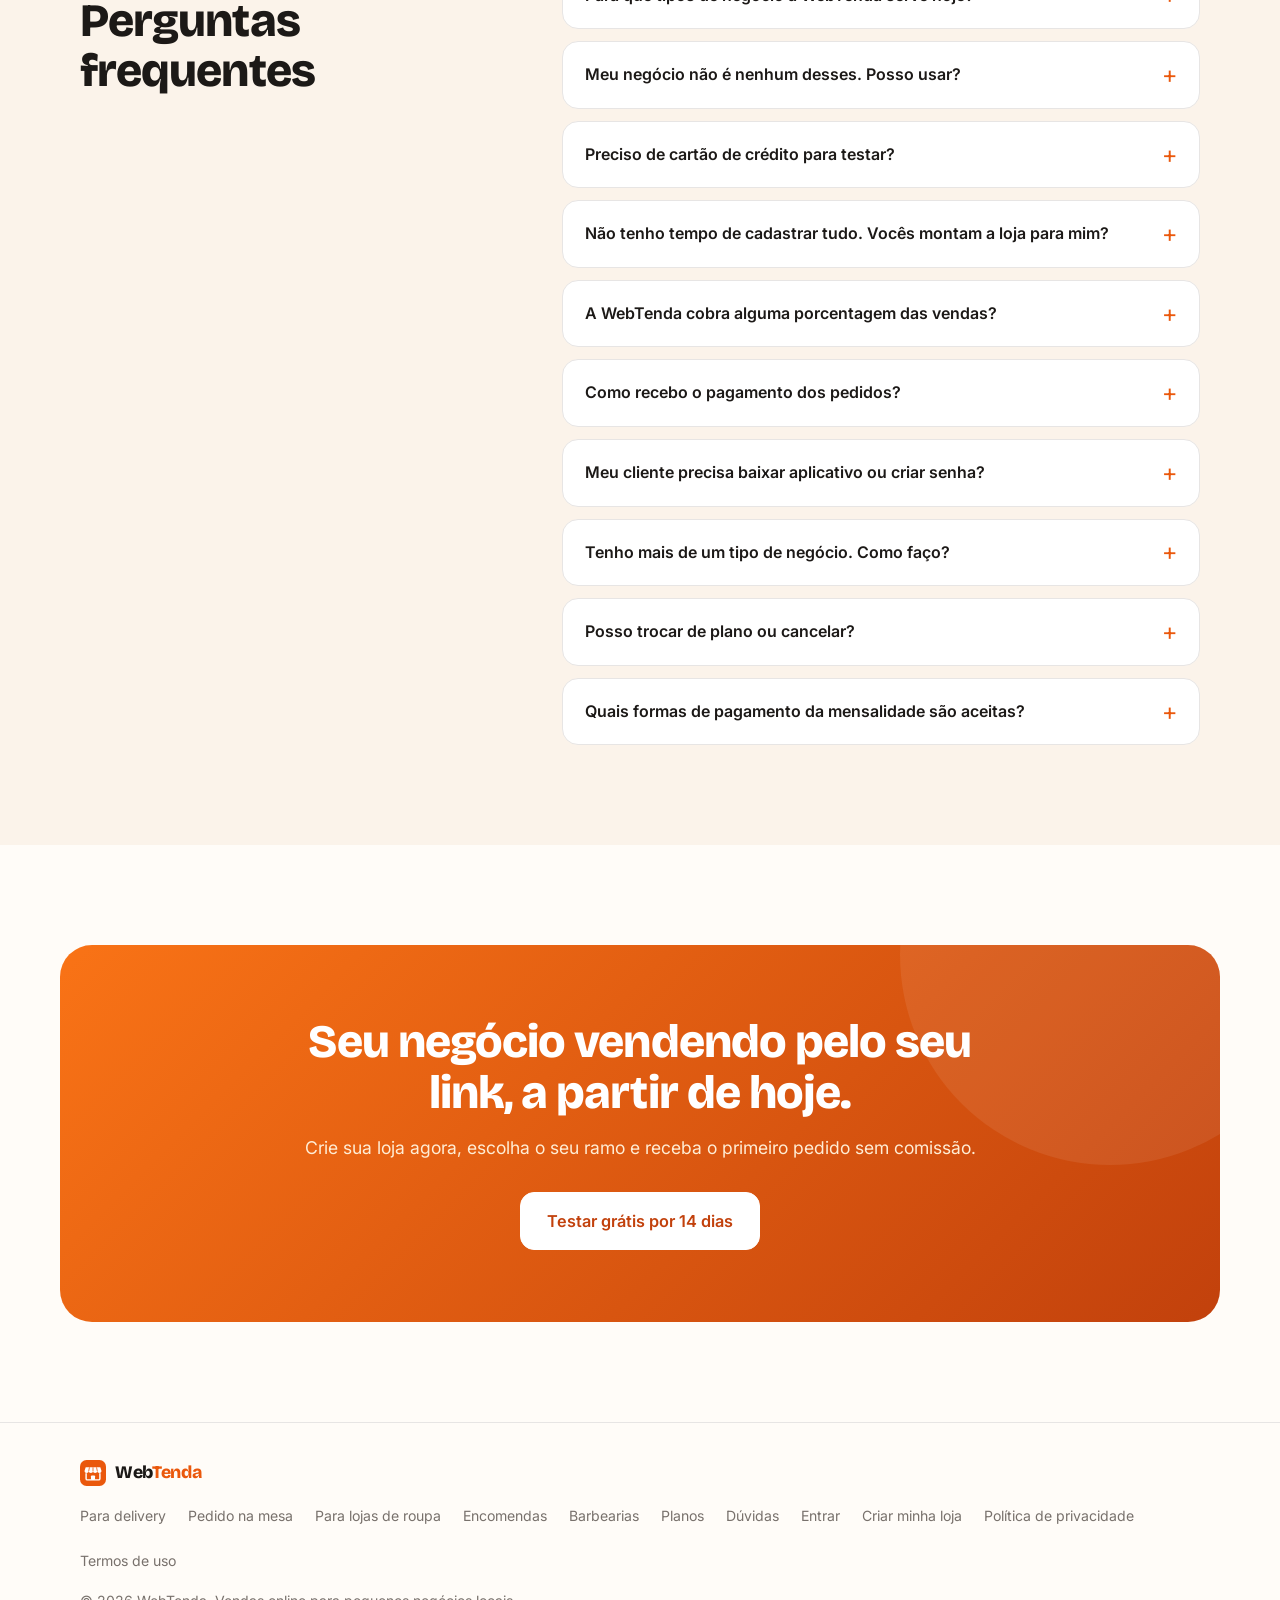
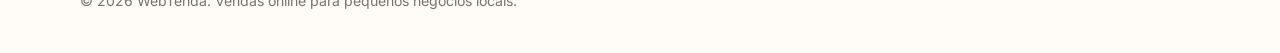
==== commit 322adc02: "Loja pronta: segunda forma de começar, R$ 199 com o primeiro mês incluso Bloco "Duas formas de começ" ====
--- a/index.html
+++ b/index.html
@@ -610,6 +610,35 @@
       </article>
     </div>
     <p class="fine reveal" style="text-align:center;margin-top:18px;color:var(--mute)">Na loja de roupas, cada peça conta uma vez no limite, com todas as suas cores e tamanhos.</p>
+    <div class="start reveal" id="loja-pronta">
+      <h3 class="start-title">Duas formas de começar</h3>
+      <div class="start-grid">
+        <div class="start-card">
+          <h4>Monte você mesmo</h4>
+          <p class="start-price">Grátis por 14 dias</p>
+          <ul>
+            <li>Cadastro em poucos minutos, sem cartão</li>
+            <li>Você coloca os produtos no seu ritmo</li>
+            <li>Ajuda pelo WhatsApp se travar em algo</li>
+          </ul>
+          <a href="https://app.webtenda.com.br/cadastro" class="btn btn-ghost btn-block">Começar grátis</a>
+        </div>
+        <div class="start-card start-pro">
+          <span class="badge">A gente monta para você</span>
+          <h4>Loja pronta</h4>
+          <p class="start-price"><span>R$</span> 199 <em>pagamento único</em></p>
+          <p class="start-inc">Primeiro mês da mensalidade incluso</p>
+          <ul>
+            <li>Montamos seus produtos com fotos, preços e categorias, horários e formas de entrega ou atendimento</li>
+            <li>Até 50 produtos ou serviços cadastrados por nós, com as fotos que você mandar</li>
+            <li>Ajudamos a ativar o Pix e o cartão online</li>
+            <li>Loja no ar em até 3 dias úteis depois de recebermos o material</li>
+          </ul>
+          <a href="mailto:contato@webmedula.com.br?subject=Loja%20pronta" class="btn btn-block" data-wa="Olá! Vim pelo site e quero a Loja pronta da WebTenda. Meu negócio se chama: " target="_blank" rel="noopener">Quero a loja pronta</a>
+        </div>
+      </div>
+      <p class="start-note">O primeiro mês incluso vale para os planos Básico e Profissional. Veja as regras nos <a href="termos/">termos de uso</a>.</p>
+    </div>
   </div>
 </section>
 
@@ -624,6 +653,7 @@
       <details class="reveal"><summary>Para que tipos de negócio a WebTenda serve hoje?</summary><p>Para delivery e retirada (lanchonetes, pizzarias, açaí, marmitas, padarias, mercadinhos e parecidos), para bares e restaurantes que recebem pedido na mesa pelo QR code, para lojas de roupa, calçados e acessórios, para encomendas com data marcada (confeitarias, doces, salgados e marmitas) e para barbearias e salões com agenda online. Veja os detalhes de cada um em <a href="delivery/" style="text-decoration:underline">WebTenda para delivery</a>, <a href="mesa/" style="text-decoration:underline">pedido na mesa</a>, <a href="loja/" style="text-decoration:underline">WebTenda para lojas de roupa</a>, <a href="encomendas/" style="text-decoration:underline">encomendas</a> e <a href="barbearia/" style="text-decoration:underline">barbearias</a>.</p></details>
       <details class="reveal"><summary>Meu negócio não é nenhum desses. Posso usar?</summary><p>Se você vende produtos com preço e o cliente busca ou recebe em casa, como adega, pet shop ou hortifrúti, o modo delivery costuma servir bem. Se você atende com hora marcada, como manicure, estética ou tatuagem, o modo barbearia e salão serve. O catálogo para prestadores de serviço ainda está em preparação.</p></details>
       <details class="reveal"><summary>Preciso de cartão de crédito para testar?</summary><p>Não. Você cria a loja e usa por 14 dias sem pagar nada. Só escolhe a forma de pagamento se decidir continuar.</p></details>
+      <details class="reveal"><summary>Não tenho tempo de cadastrar tudo. Vocês montam a loja para mim?</summary><p>Montamos. Na <a href="#loja-pronta" style="text-decoration:underline">Loja pronta</a> você paga R$ 199 uma vez, manda pelo WhatsApp as fotos, os preços e as informações do seu negócio, e a gente entrega a loja pronta para vender em até 3 dias úteis. O primeiro mês da mensalidade já vem incluso.</p></details>
       <details class="reveal"><summary>A WebTenda cobra alguma porcentagem das vendas?</summary><p>Não. Você paga apenas a mensalidade do plano escolhido. O valor dos pedidos é todo seu.</p></details>
       <details class="reveal"><summary>Como recebo o pagamento dos pedidos?</summary><p>Do jeito que preferir. Com o pagamento online ativado, o cliente paga por Pix ou cartão e o dinheiro cai na sua própria conta no Asaas, que você abre pelo painel, com a tarifa do Asaas por transação. Também dá para receber na entrega ou no balcão, ou combinar pelo WhatsApp.</p></details>
       <details class="reveal"><summary>Meu cliente precisa baixar aplicativo ou criar senha?</summary><p>Não. Sua loja abre no navegador, a conta do cliente nasce no primeiro pedido pelo WhatsApp e quem quiser pode instalar o atalho da sua loja na tela do celular.</p></details>
--- a/style.css
+++ b/style.css
@@ -304,3 +304,21 @@
   .wa-tip{display:none}
   body.sticky-on .wa-float{bottom:84px}
 }
+
+/* Duas formas de começar: Monte você mesmo / Loja pronta */
+.start{margin-top:64px}
+.start-title{text-align:center;font-size:1.6rem;margin-bottom:26px}
+.start-grid{display:grid;grid-template-columns:1fr 1fr;gap:22px;max-width:900px;margin:0 auto}
+.start-card{position:relative;display:flex;flex-direction:column;background:var(--card);border:1px solid var(--line);border-radius:22px;padding:30px}
+.start-card h4{font-family:var(--display);font-size:1.3rem;font-weight:800;letter-spacing:-.02em}
+.start-price{font-family:var(--display);font-weight:800;font-size:1.5rem;color:var(--brand-d);margin:8px 0 4px;letter-spacing:-.02em}
+.start-price span{font-size:1rem}
+.start-price em{font-style:normal;font-family:var(--sans);font-weight:500;font-size:.9rem;color:var(--mute);letter-spacing:0;margin-left:4px}
+.start-inc{display:inline-block;align-self:flex-start;background:var(--brand-l);color:var(--brand-d);font-weight:600;font-size:.85rem;padding:4px 11px;border-radius:999px}
+.start-card ul{list-style:none;display:grid;align-content:start;gap:10px;margin:20px 0 26px;flex:1;font-size:.95rem;color:var(--ink-2)}
+.start-card li{padding-left:24px;position:relative}
+.start-card li::before{content:"✓";position:absolute;left:0;color:var(--brand);font-weight:700}
+.start-pro{border:2px solid var(--brand);box-shadow:0 24px 50px -30px rgba(234,88,12,.55)}
+.start-note{text-align:center;font-size:.85rem;color:var(--mute);margin-top:16px}
+.start-note a{text-decoration:underline}
+@media (max-width:760px){.start{margin-top:48px}.start-grid{grid-template-columns:1fr;max-width:460px}.start-card{padding:26px}}
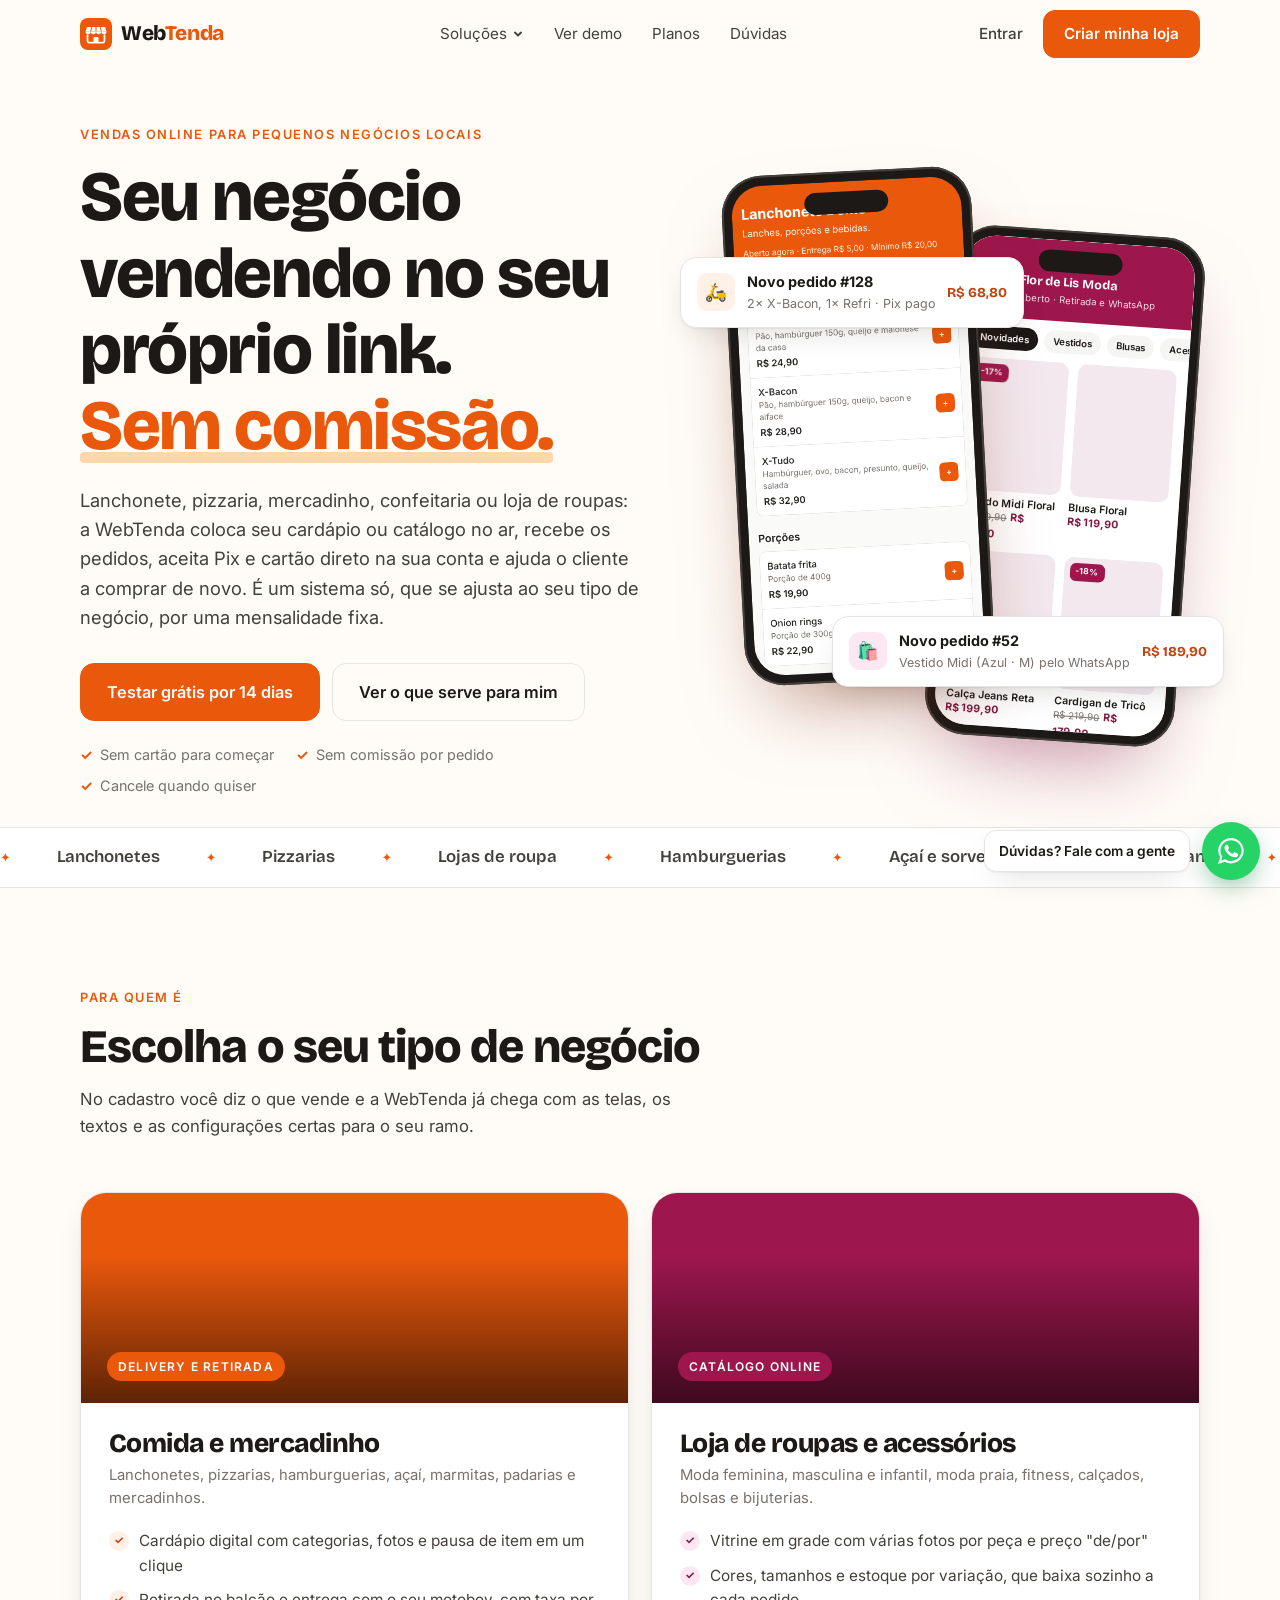
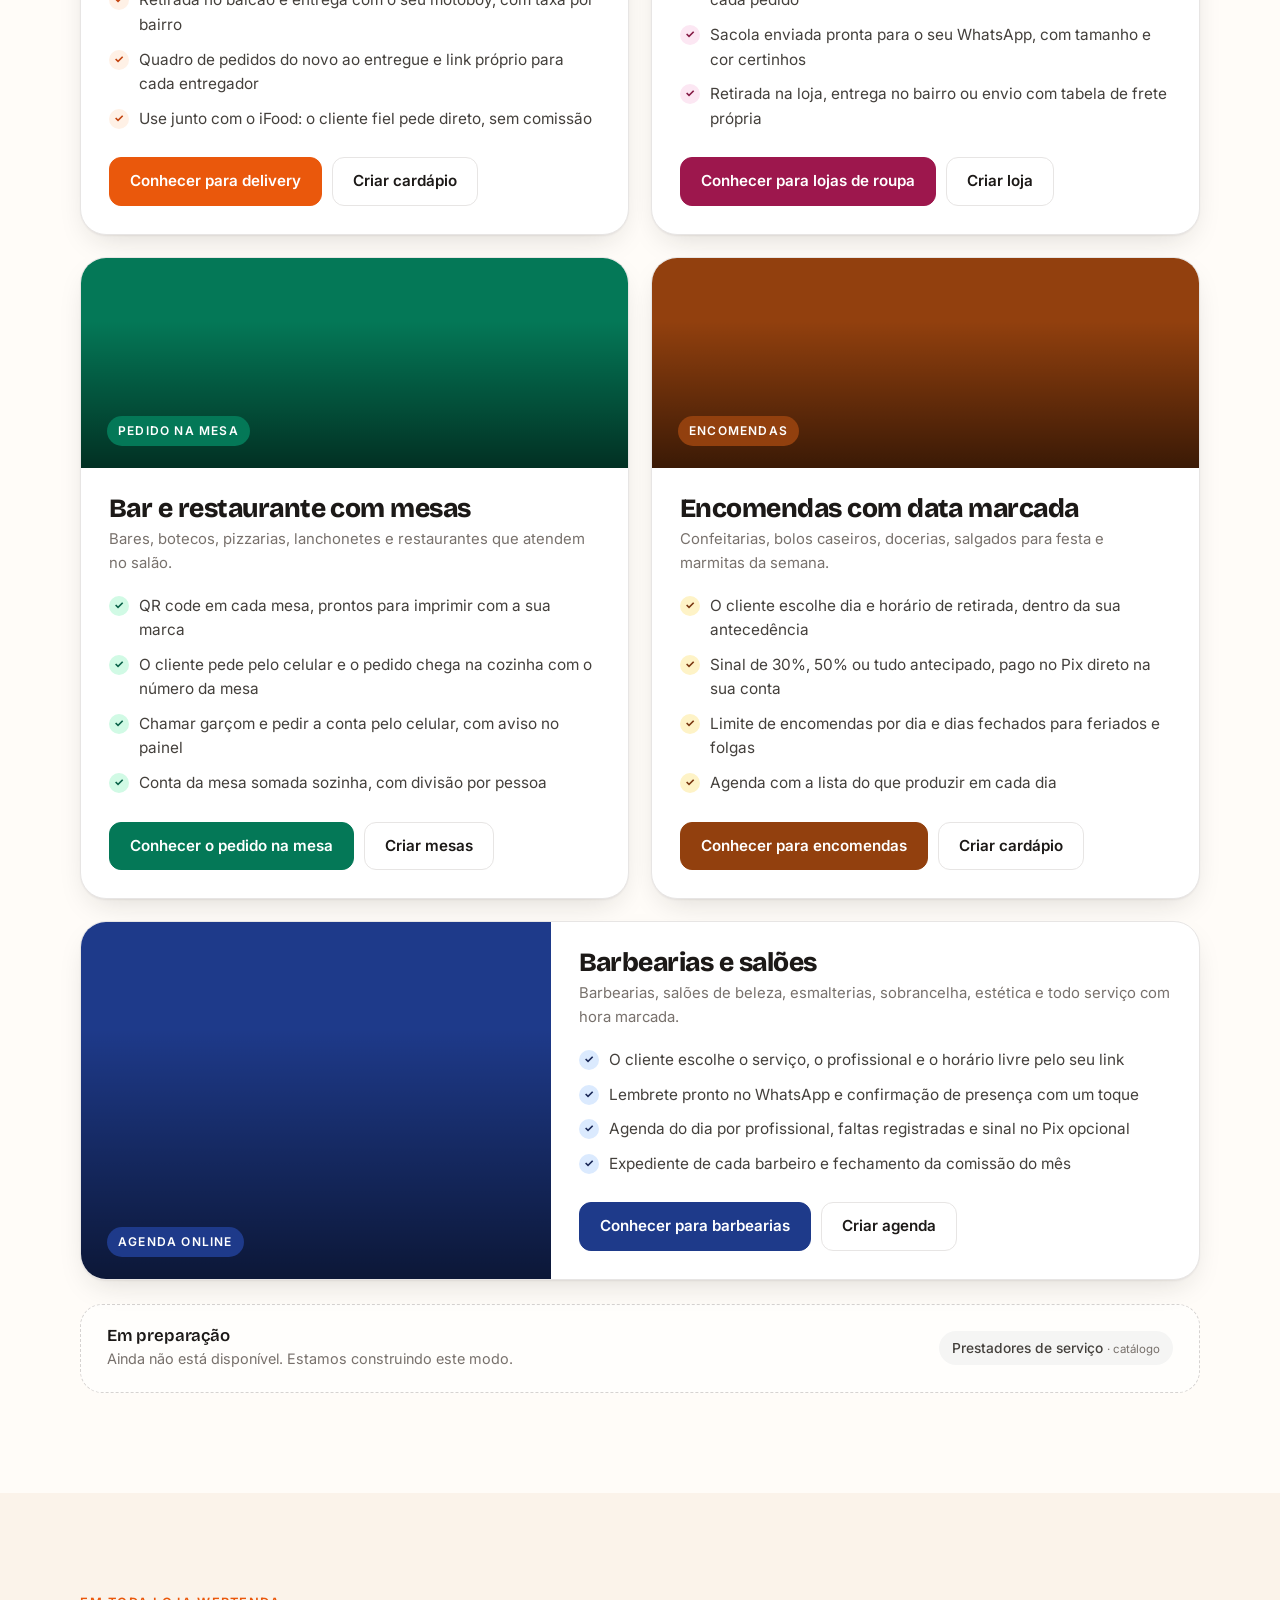
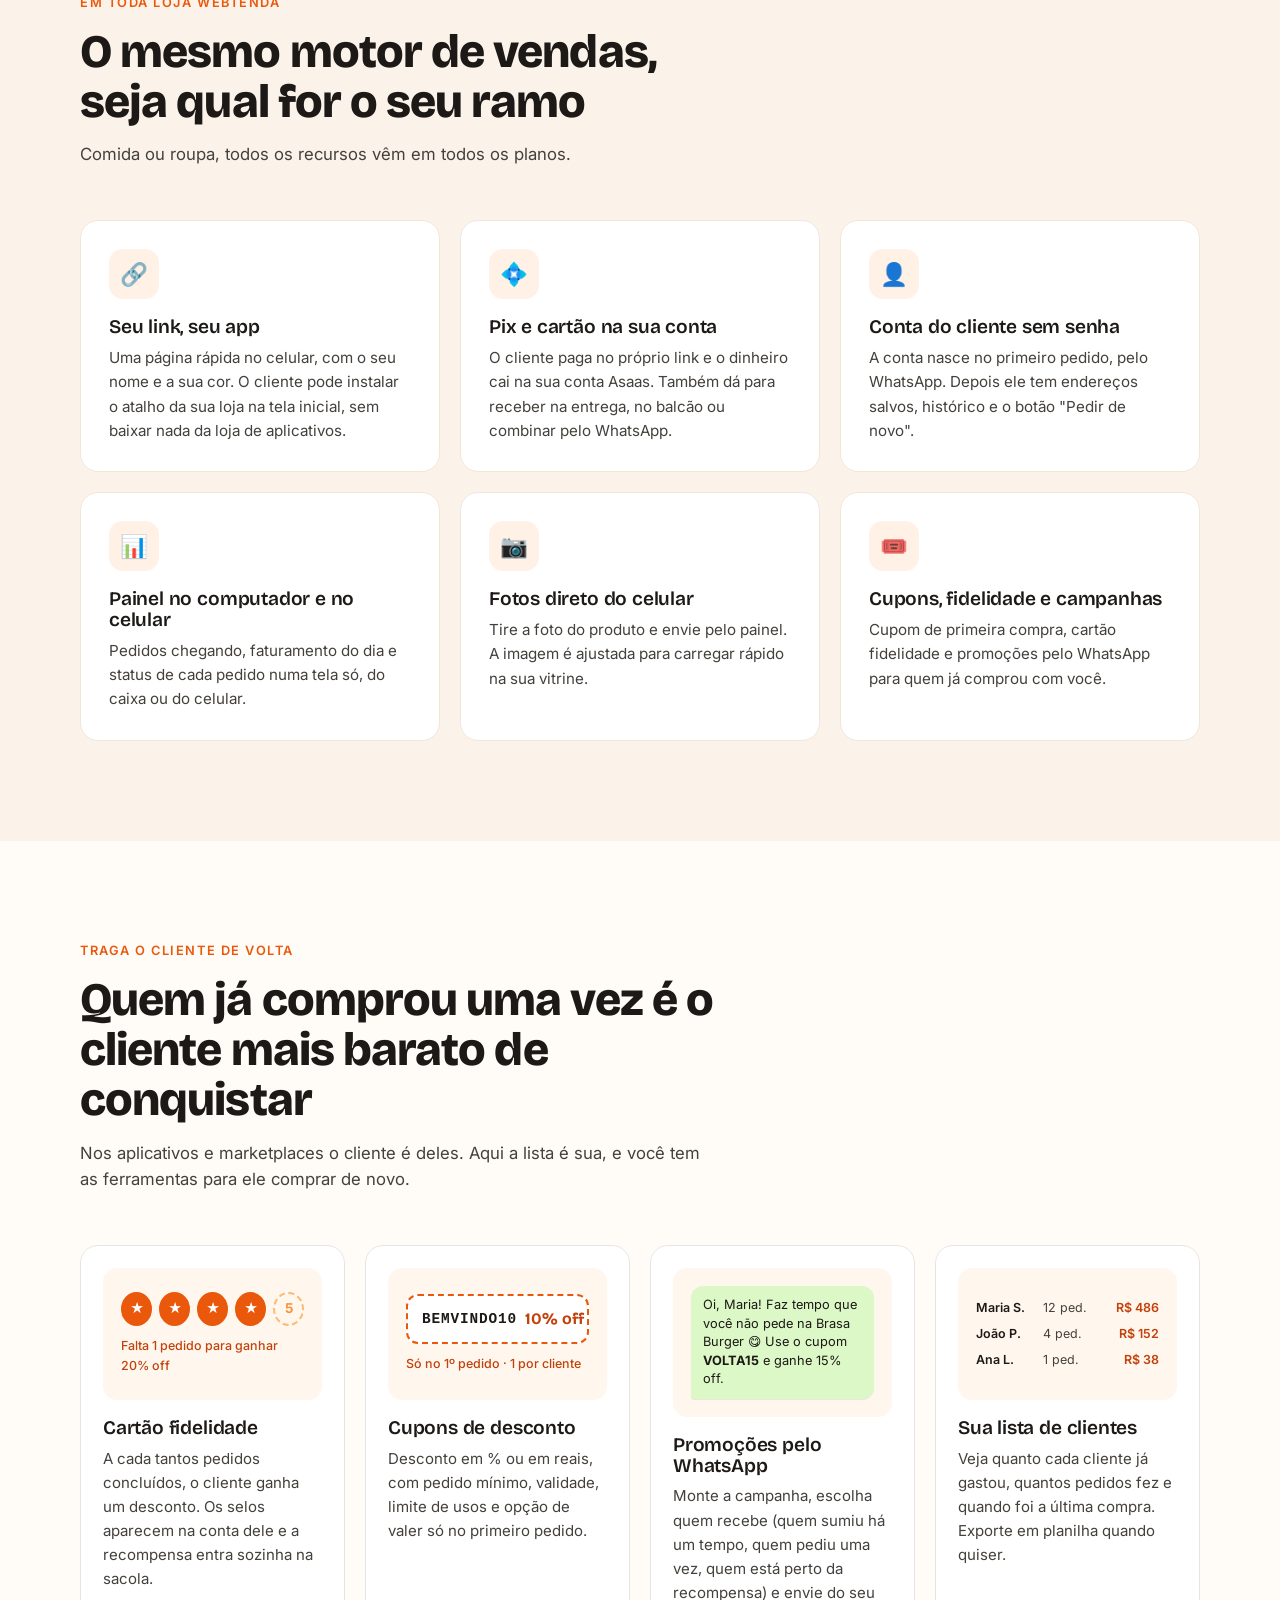
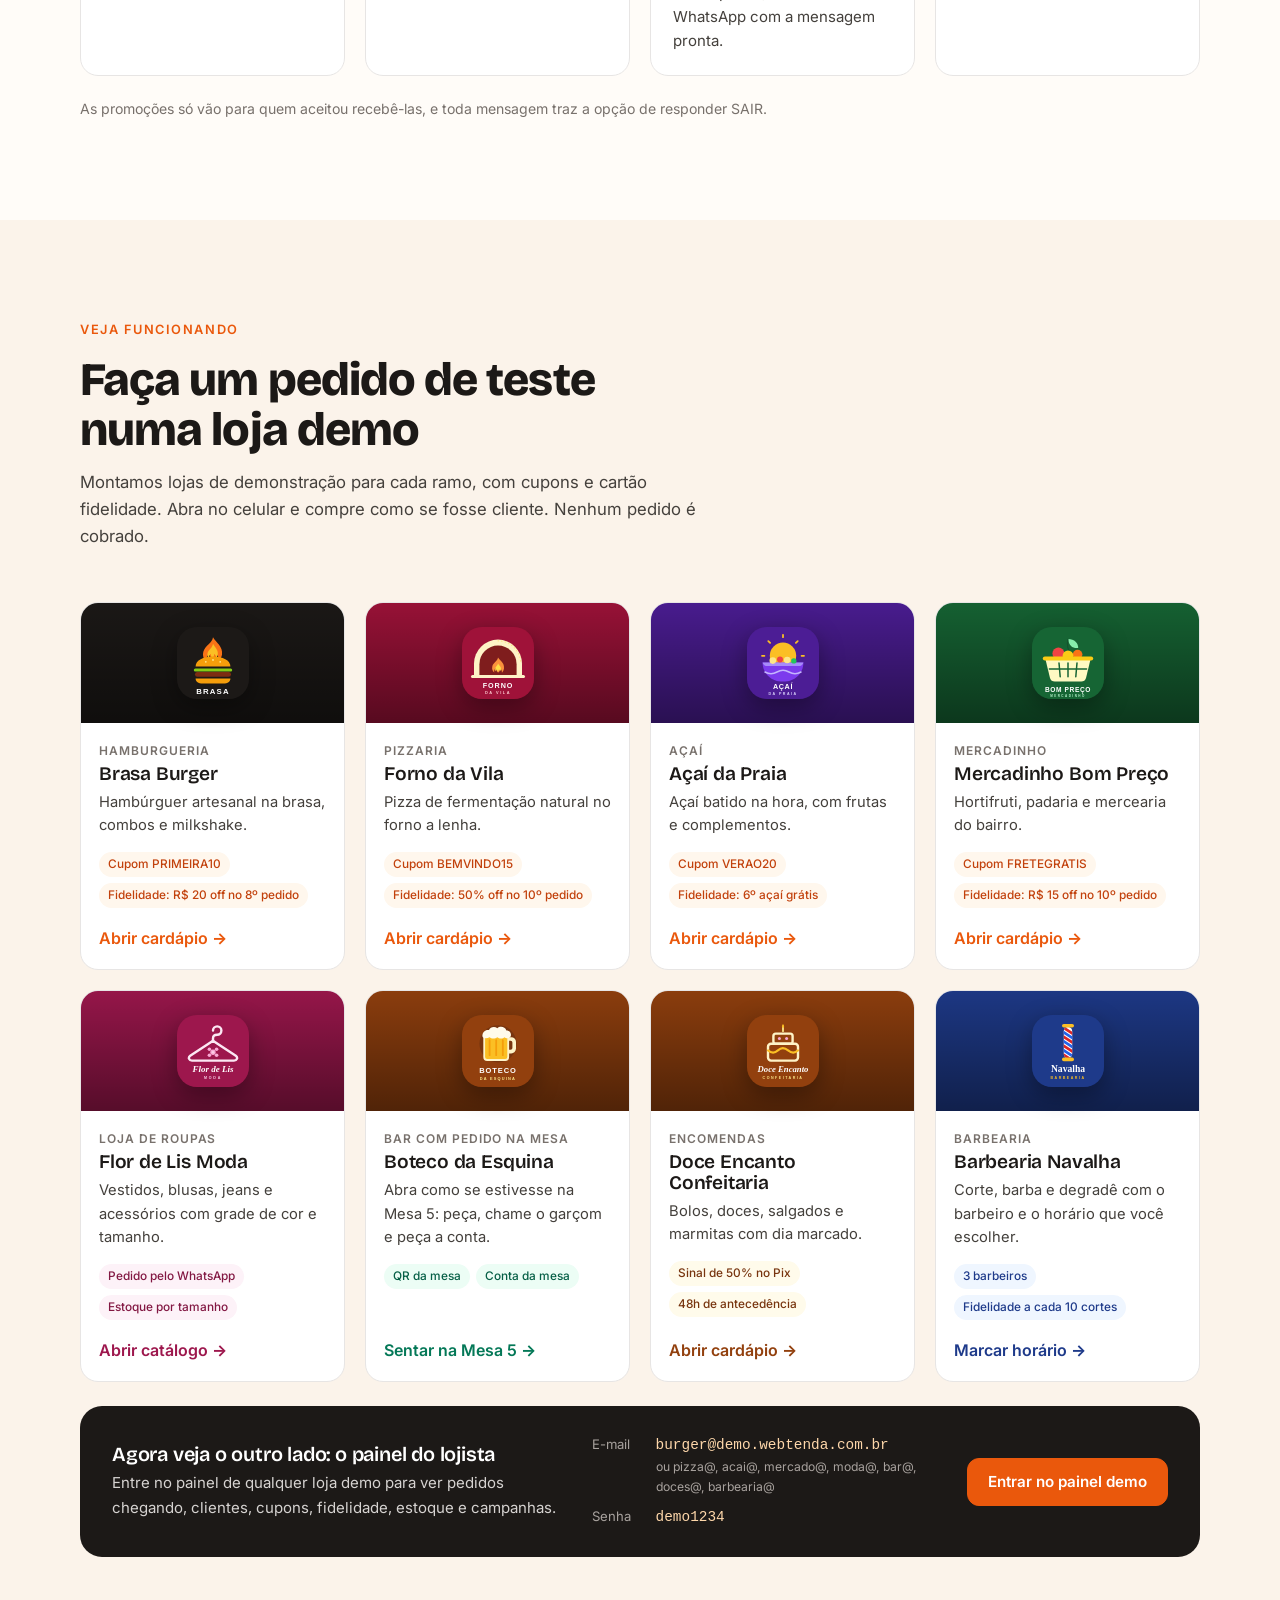
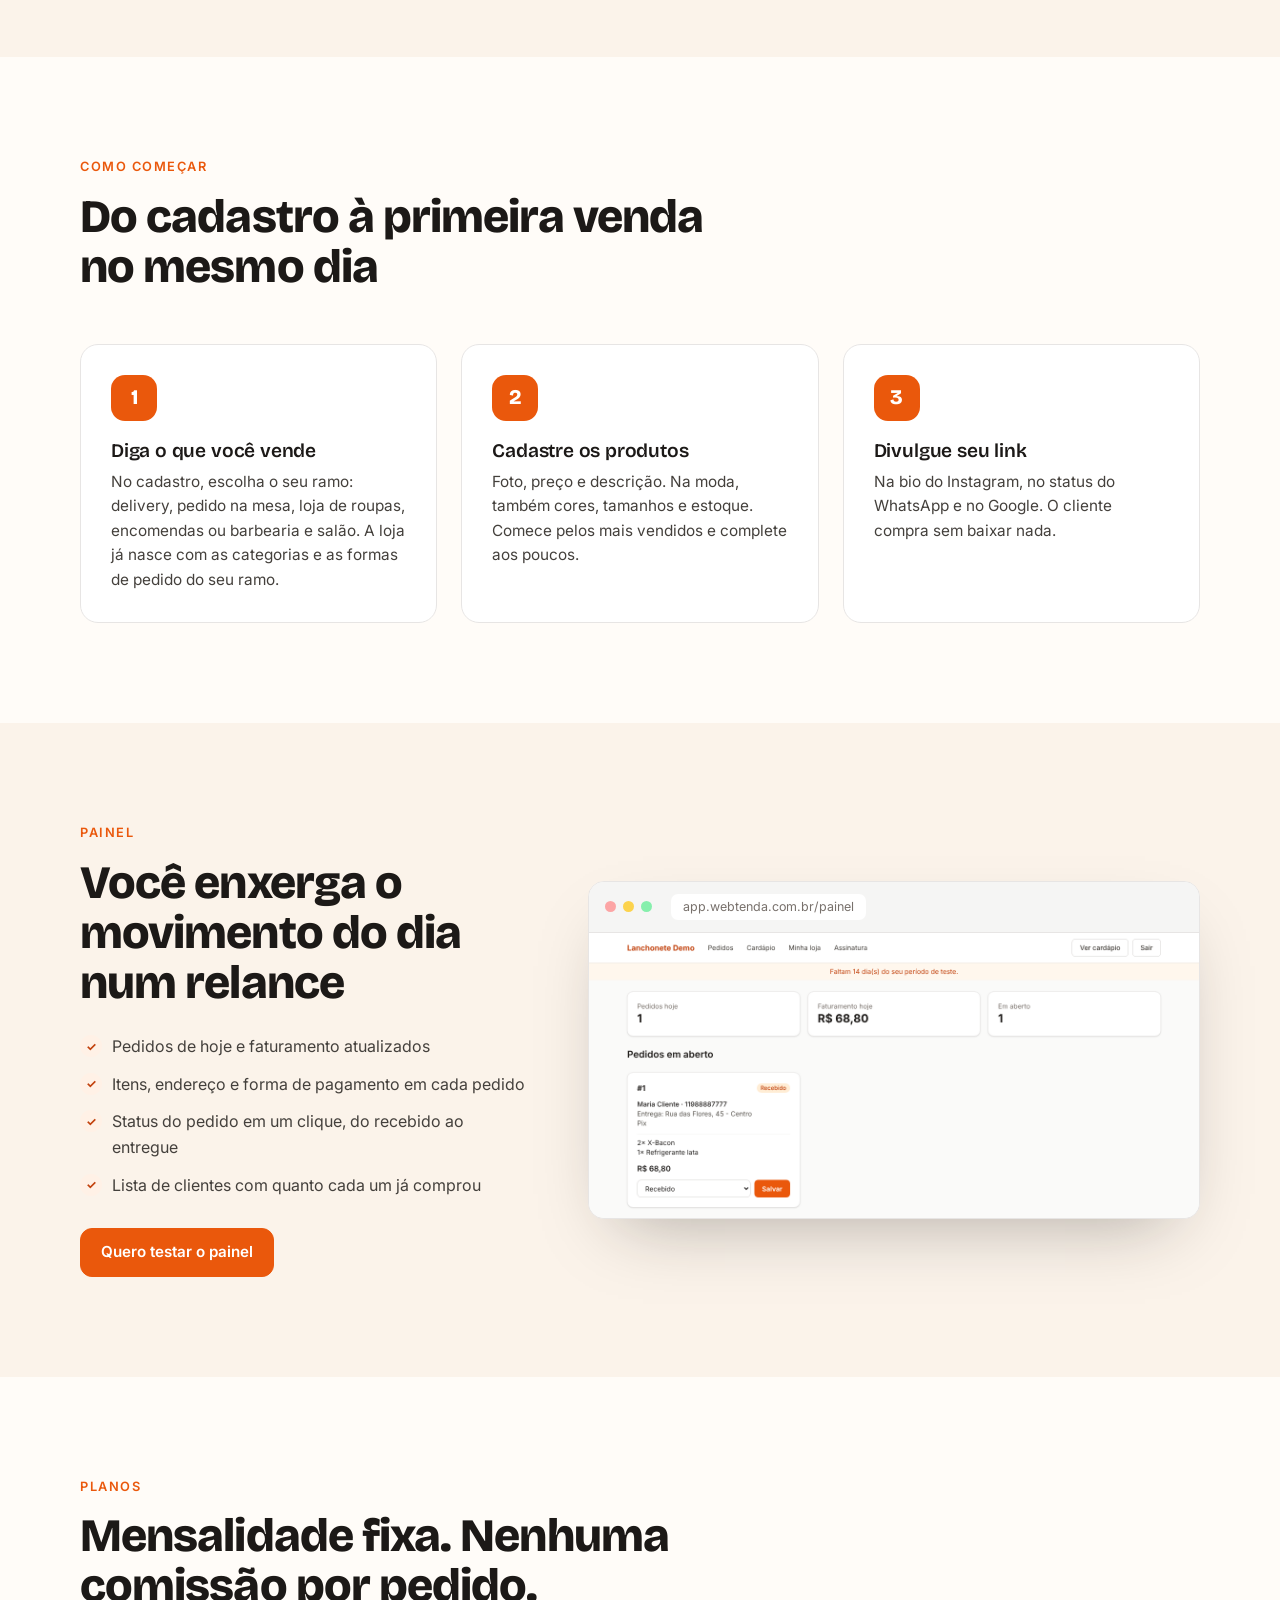
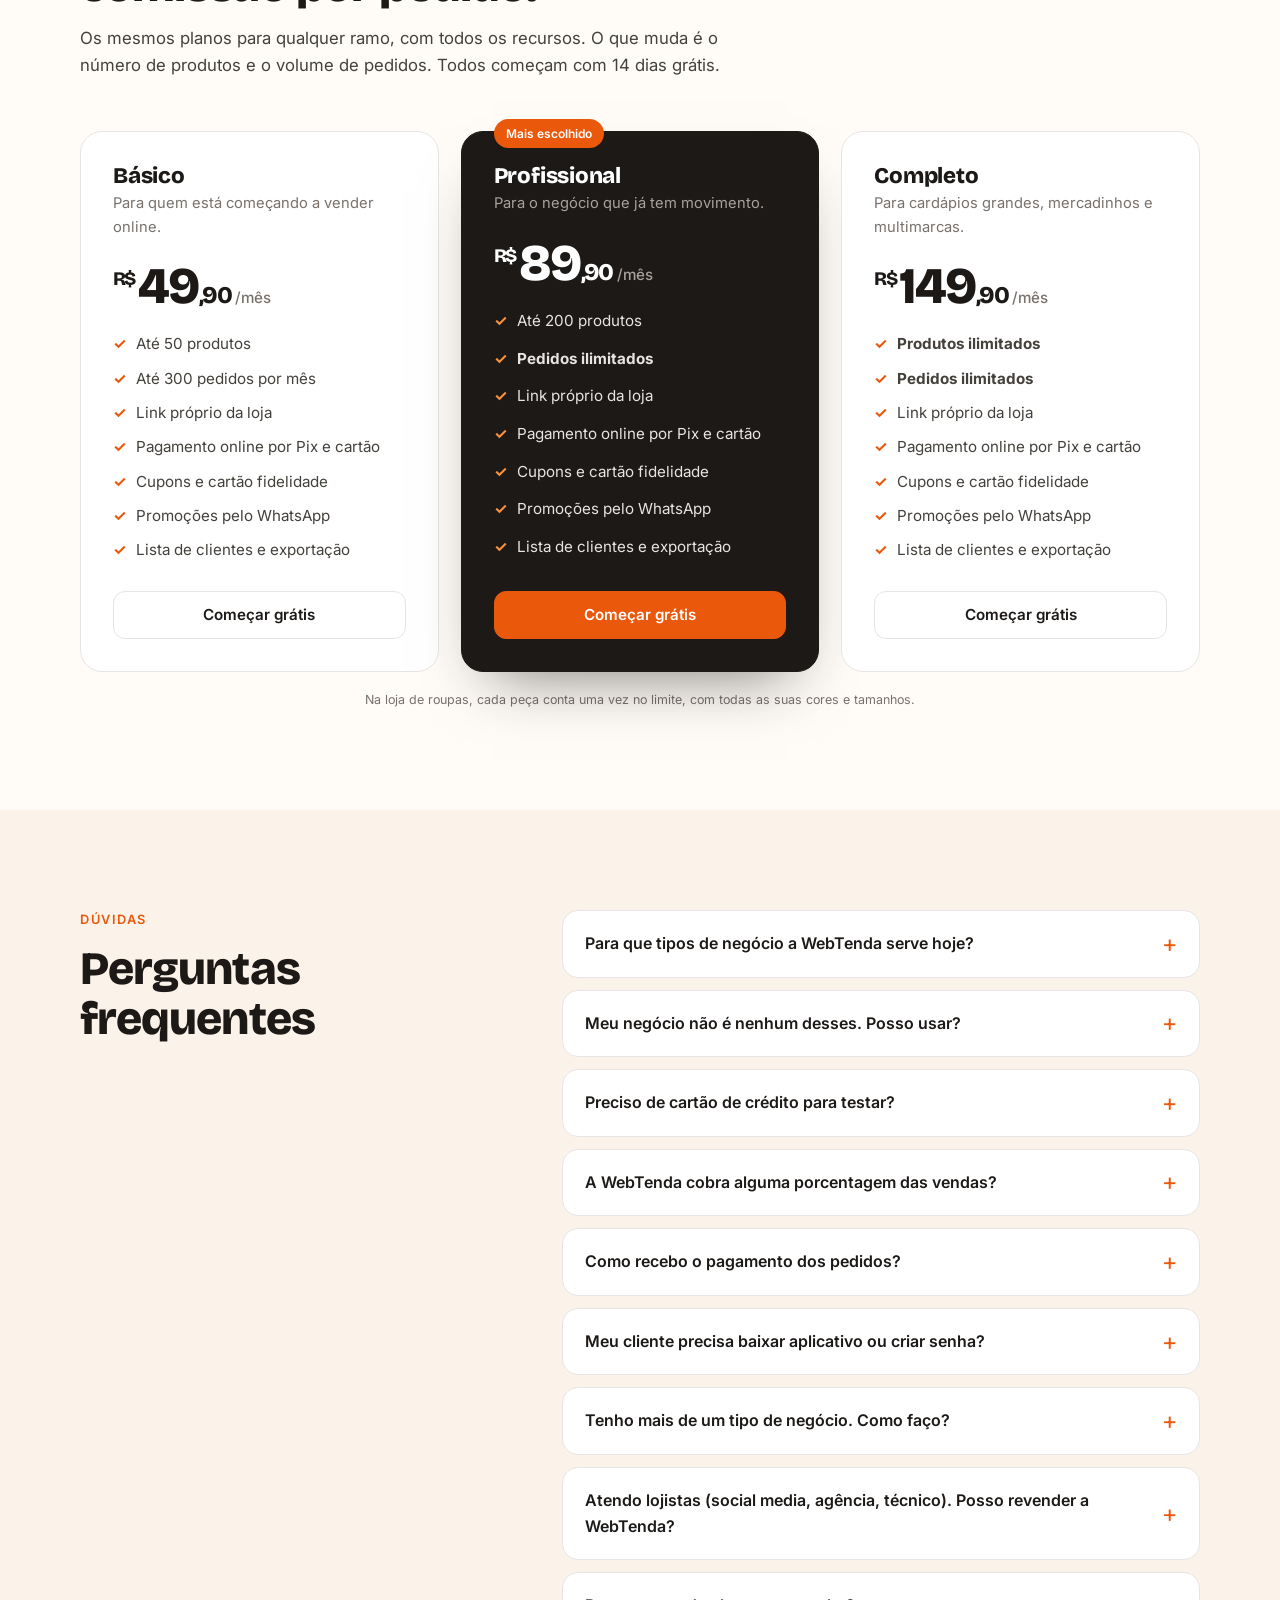
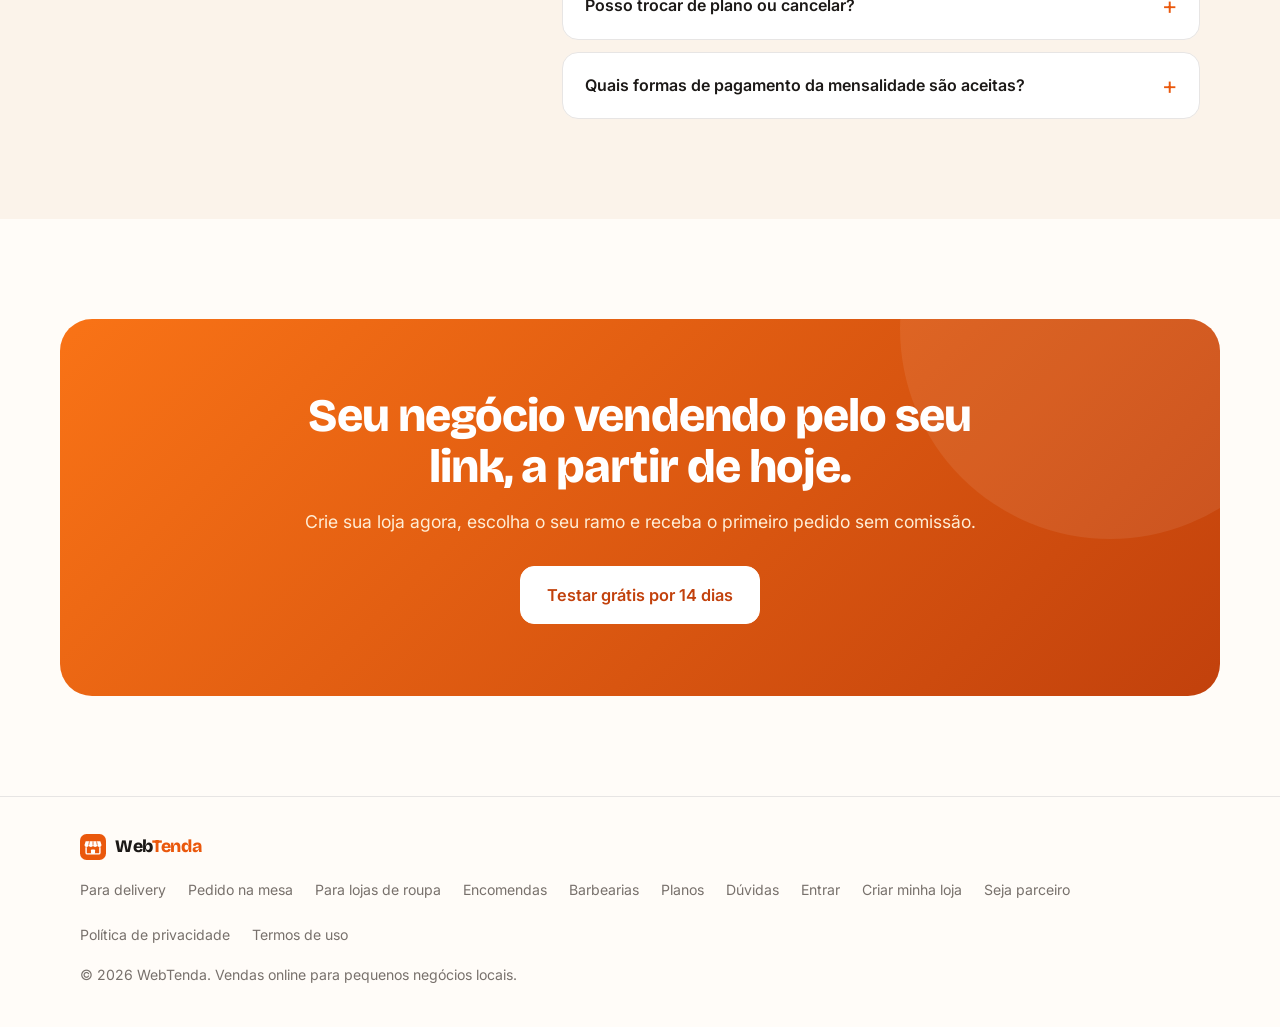
==== commit 9dc09651: "Página de parceiros, código do parceiro levado ao cadastro e regras nos termos Co-Authored-By: Claud" ====
--- a/index.html
+++ b/index.html
@@ -610,35 +610,6 @@
       </article>
     </div>
     <p class="fine reveal" style="text-align:center;margin-top:18px;color:var(--mute)">Na loja de roupas, cada peça conta uma vez no limite, com todas as suas cores e tamanhos.</p>
-    <div class="start reveal" id="loja-pronta">
-      <h3 class="start-title">Duas formas de começar</h3>
-      <div class="start-grid">
-        <div class="start-card">
-          <h4>Monte você mesmo</h4>
-          <p class="start-price">Grátis por 14 dias</p>
-          <ul>
-            <li>Cadastro em poucos minutos, sem cartão</li>
-            <li>Você coloca os produtos no seu ritmo</li>
-            <li>Ajuda pelo WhatsApp se travar em algo</li>
-          </ul>
-          <a href="https://app.webtenda.com.br/cadastro" class="btn btn-ghost btn-block">Começar grátis</a>
-        </div>
-        <div class="start-card start-pro">
-          <span class="badge">A gente monta para você</span>
-          <h4>Loja pronta</h4>
-          <p class="start-price"><span>R$</span> 199 <em>pagamento único</em></p>
-          <p class="start-inc">Primeiro mês da mensalidade incluso</p>
-          <ul>
-            <li>Montamos seus produtos com fotos, preços e categorias, horários e formas de entrega ou atendimento</li>
-            <li>Até 50 produtos ou serviços cadastrados por nós, com as fotos que você mandar</li>
-            <li>Ajudamos a ativar o Pix e o cartão online</li>
-            <li>Loja no ar em até 3 dias úteis depois de recebermos o material</li>
-          </ul>
-          <a href="mailto:contato@webmedula.com.br?subject=Loja%20pronta" class="btn btn-block" data-wa="Olá! Vim pelo site e quero a Loja pronta da WebTenda. Meu negócio se chama: " target="_blank" rel="noopener">Quero a loja pronta</a>
-        </div>
-      </div>
-      <p class="start-note">O primeiro mês incluso vale para os planos Básico e Profissional. Veja as regras nos <a href="termos/">termos de uso</a>.</p>
-    </div>
   </div>
 </section>
 
@@ -653,11 +624,11 @@
       <details class="reveal"><summary>Para que tipos de negócio a WebTenda serve hoje?</summary><p>Para delivery e retirada (lanchonetes, pizzarias, açaí, marmitas, padarias, mercadinhos e parecidos), para bares e restaurantes que recebem pedido na mesa pelo QR code, para lojas de roupa, calçados e acessórios, para encomendas com data marcada (confeitarias, doces, salgados e marmitas) e para barbearias e salões com agenda online. Veja os detalhes de cada um em <a href="delivery/" style="text-decoration:underline">WebTenda para delivery</a>, <a href="mesa/" style="text-decoration:underline">pedido na mesa</a>, <a href="loja/" style="text-decoration:underline">WebTenda para lojas de roupa</a>, <a href="encomendas/" style="text-decoration:underline">encomendas</a> e <a href="barbearia/" style="text-decoration:underline">barbearias</a>.</p></details>
       <details class="reveal"><summary>Meu negócio não é nenhum desses. Posso usar?</summary><p>Se você vende produtos com preço e o cliente busca ou recebe em casa, como adega, pet shop ou hortifrúti, o modo delivery costuma servir bem. Se você atende com hora marcada, como manicure, estética ou tatuagem, o modo barbearia e salão serve. O catálogo para prestadores de serviço ainda está em preparação.</p></details>
       <details class="reveal"><summary>Preciso de cartão de crédito para testar?</summary><p>Não. Você cria a loja e usa por 14 dias sem pagar nada. Só escolhe a forma de pagamento se decidir continuar.</p></details>
-      <details class="reveal"><summary>Não tenho tempo de cadastrar tudo. Vocês montam a loja para mim?</summary><p>Montamos. Na <a href="#loja-pronta" style="text-decoration:underline">Loja pronta</a> você paga R$ 199 uma vez, manda pelo WhatsApp as fotos, os preços e as informações do seu negócio, e a gente entrega a loja pronta para vender em até 3 dias úteis. O primeiro mês da mensalidade já vem incluso.</p></details>
       <details class="reveal"><summary>A WebTenda cobra alguma porcentagem das vendas?</summary><p>Não. Você paga apenas a mensalidade do plano escolhido. O valor dos pedidos é todo seu.</p></details>
       <details class="reveal"><summary>Como recebo o pagamento dos pedidos?</summary><p>Do jeito que preferir. Com o pagamento online ativado, o cliente paga por Pix ou cartão e o dinheiro cai na sua própria conta no Asaas, que você abre pelo painel, com a tarifa do Asaas por transação. Também dá para receber na entrega ou no balcão, ou combinar pelo WhatsApp.</p></details>
       <details class="reveal"><summary>Meu cliente precisa baixar aplicativo ou criar senha?</summary><p>Não. Sua loja abre no navegador, a conta do cliente nasce no primeiro pedido pelo WhatsApp e quem quiser pode instalar o atalho da sua loja na tela do celular.</p></details>
       <details class="reveal"><summary>Tenho mais de um tipo de negócio. Como faço?</summary><p>Cada loja tem o seu tipo. Se você tem uma lanchonete e uma loja de roupas, crie uma loja para cada uma, cada uma com o seu link.</p></details>
+      <details class="reveal"><summary>Atendo lojistas (social media, agência, técnico). Posso revender a WebTenda?</summary><p>Pode. No programa de parceiros você monta a loja do seu cliente, fica com o valor da montagem e recebe 30% da mensalidade todo mês enquanto ele assinar. <a href="parceiros/" style="text-decoration:underline">Conheça o programa de parceiros</a>.</p></details>
       <details class="reveal"><summary>Posso trocar de plano ou cancelar?</summary><p>Pode. Você muda de plano pelo painel quando quiser, e não existe fidelidade nem multa de cancelamento.</p></details>
       <details class="reveal"><summary>Quais formas de pagamento da mensalidade são aceitas?</summary><p>Pix, boleto e cartão de crédito com cobrança recorrente.</p></details>
     </div>
@@ -687,6 +658,7 @@
       <a href="#duvidas">Dúvidas</a>
       <a href="https://app.webtenda.com.br/entrar">Entrar</a>
       <a href="https://app.webtenda.com.br/cadastro">Criar minha loja</a>
+      <a href="parceiros/">Seja parceiro</a>
       <a href="privacidade/">Política de privacidade</a>
       <a href="termos/">Termos de uso</a>
     </nav>
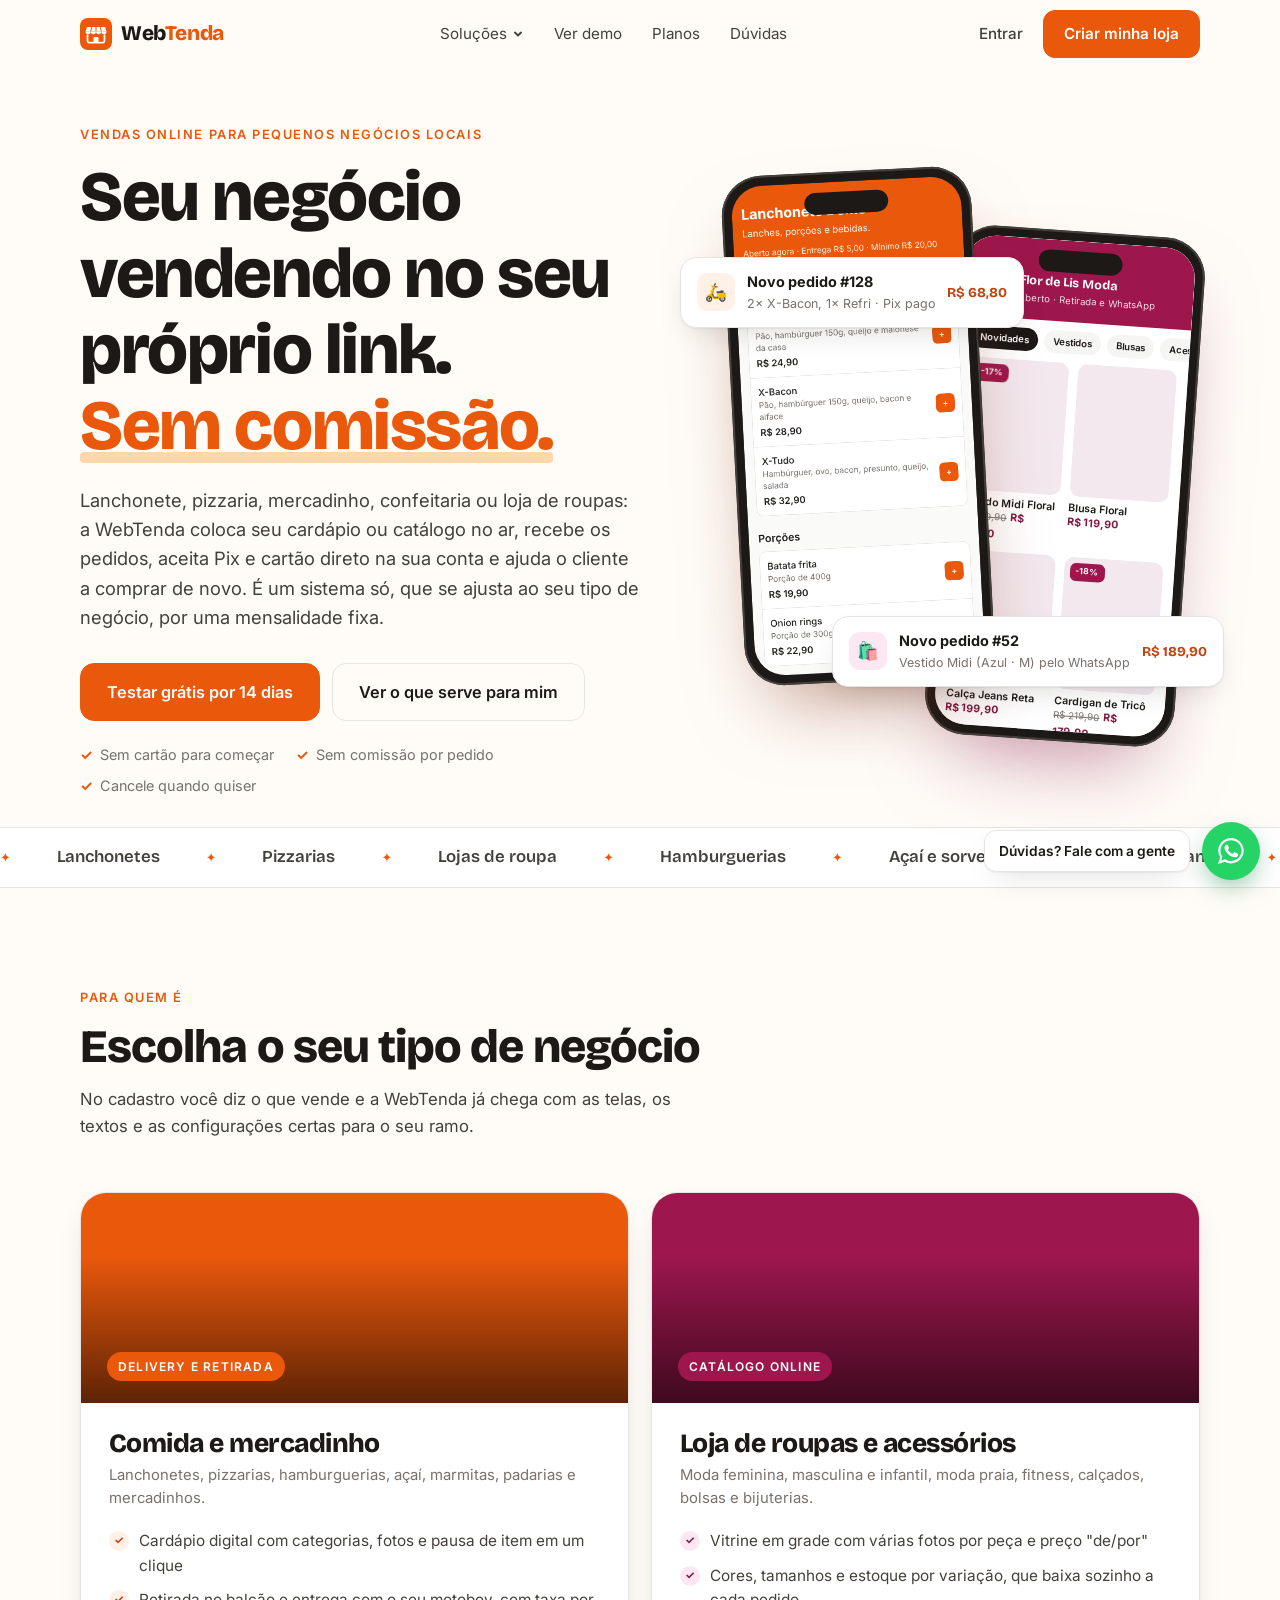
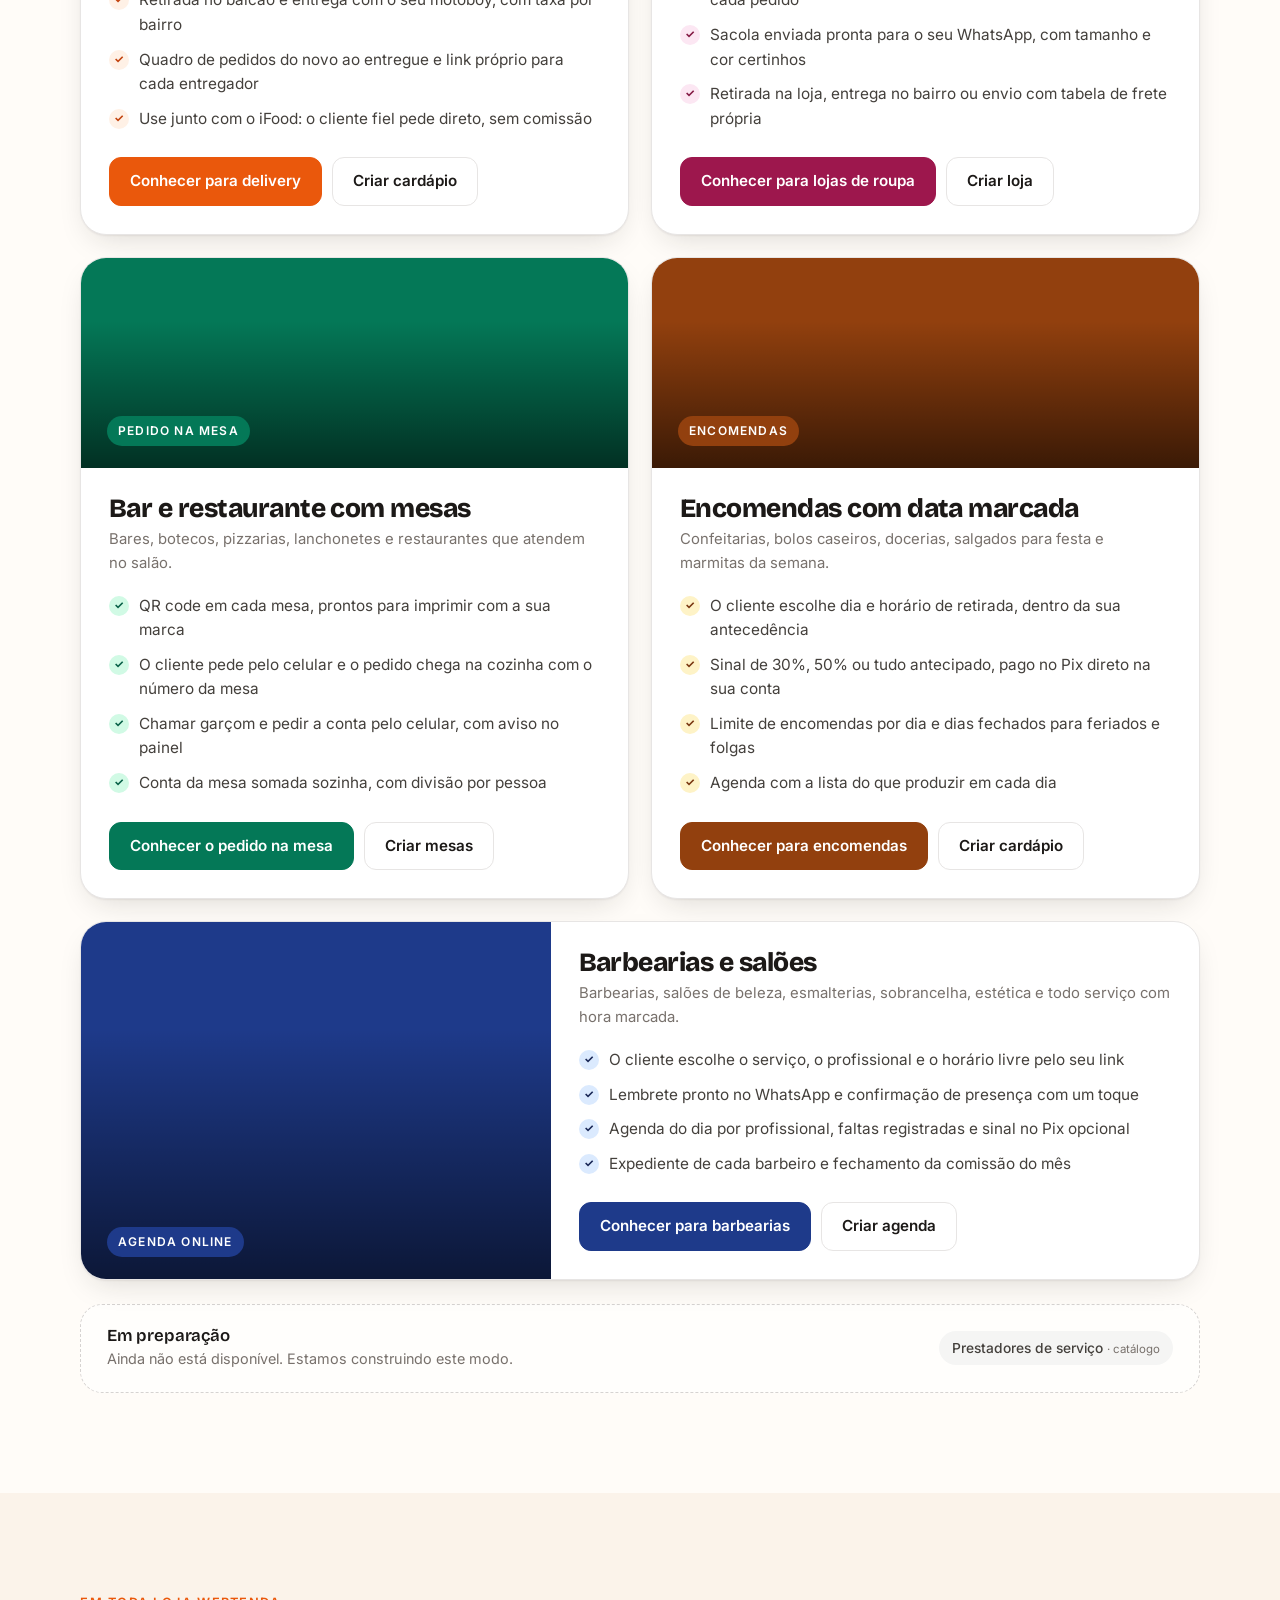
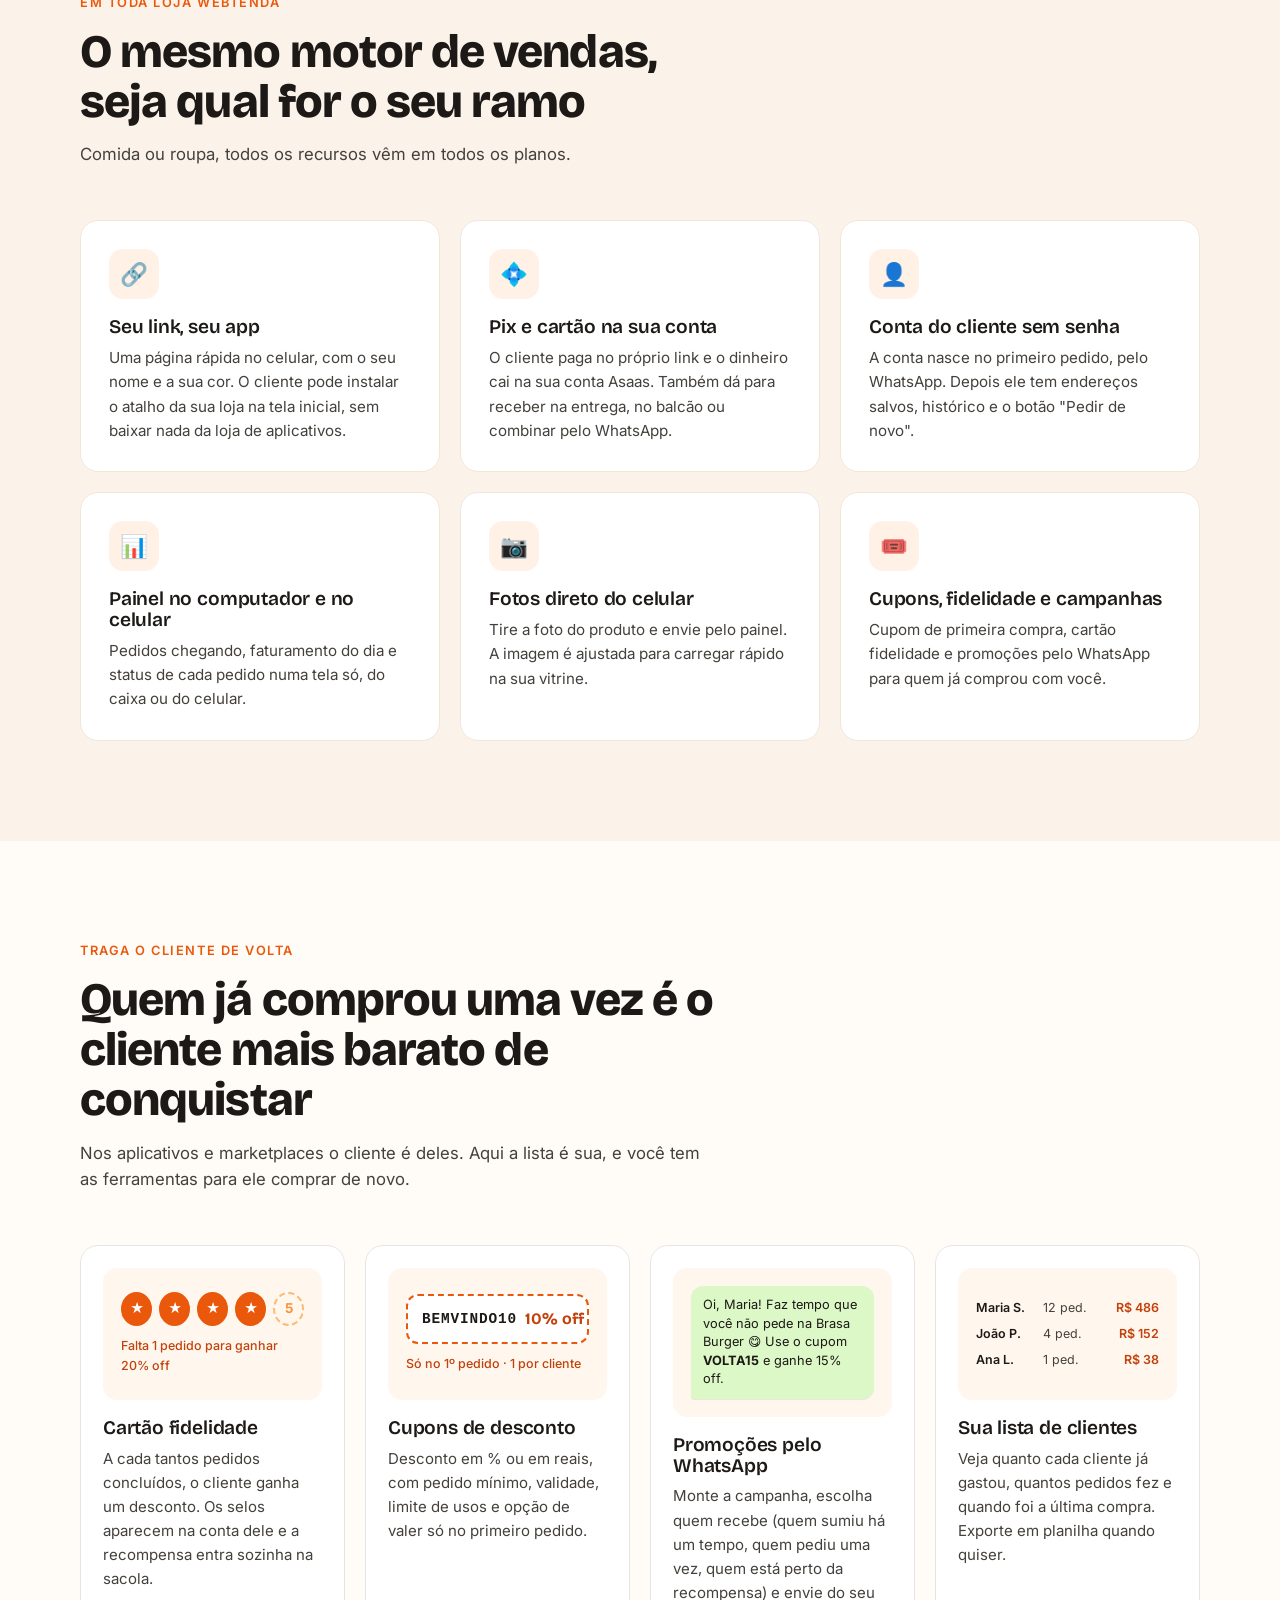
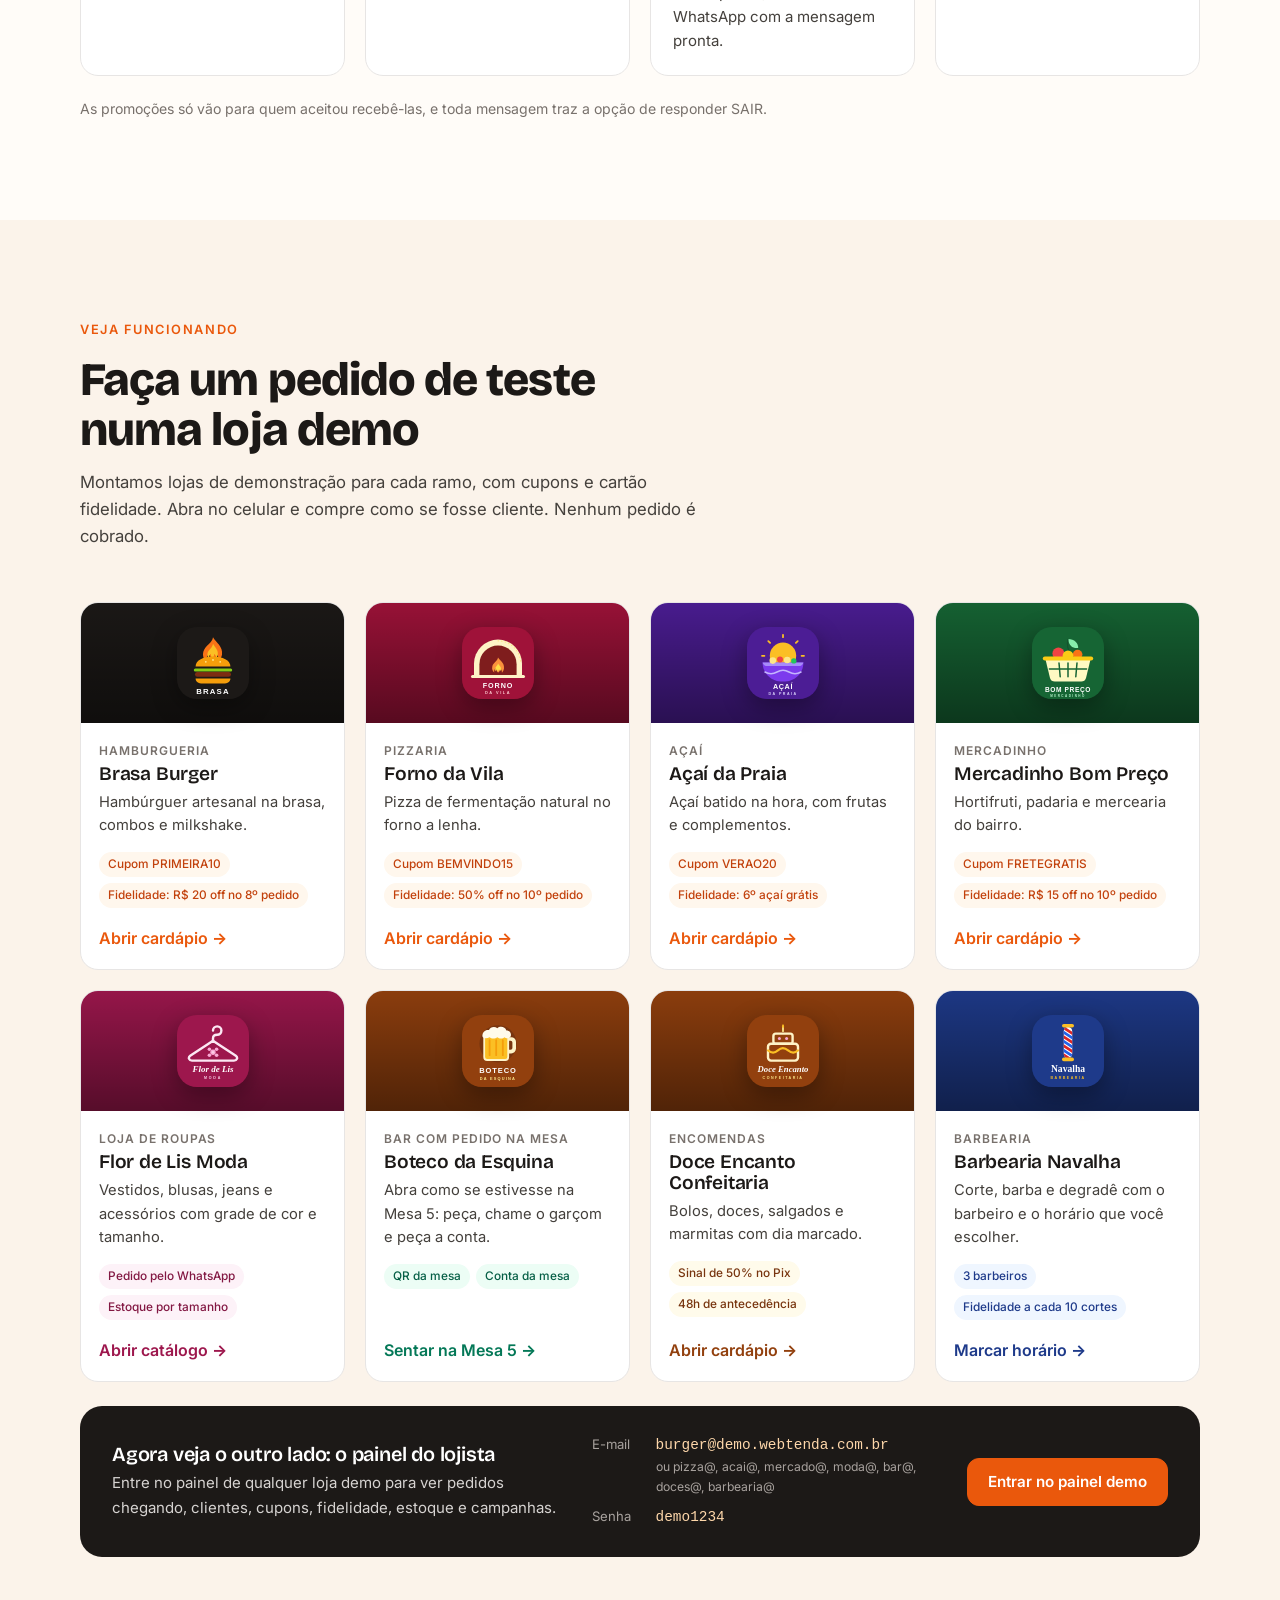
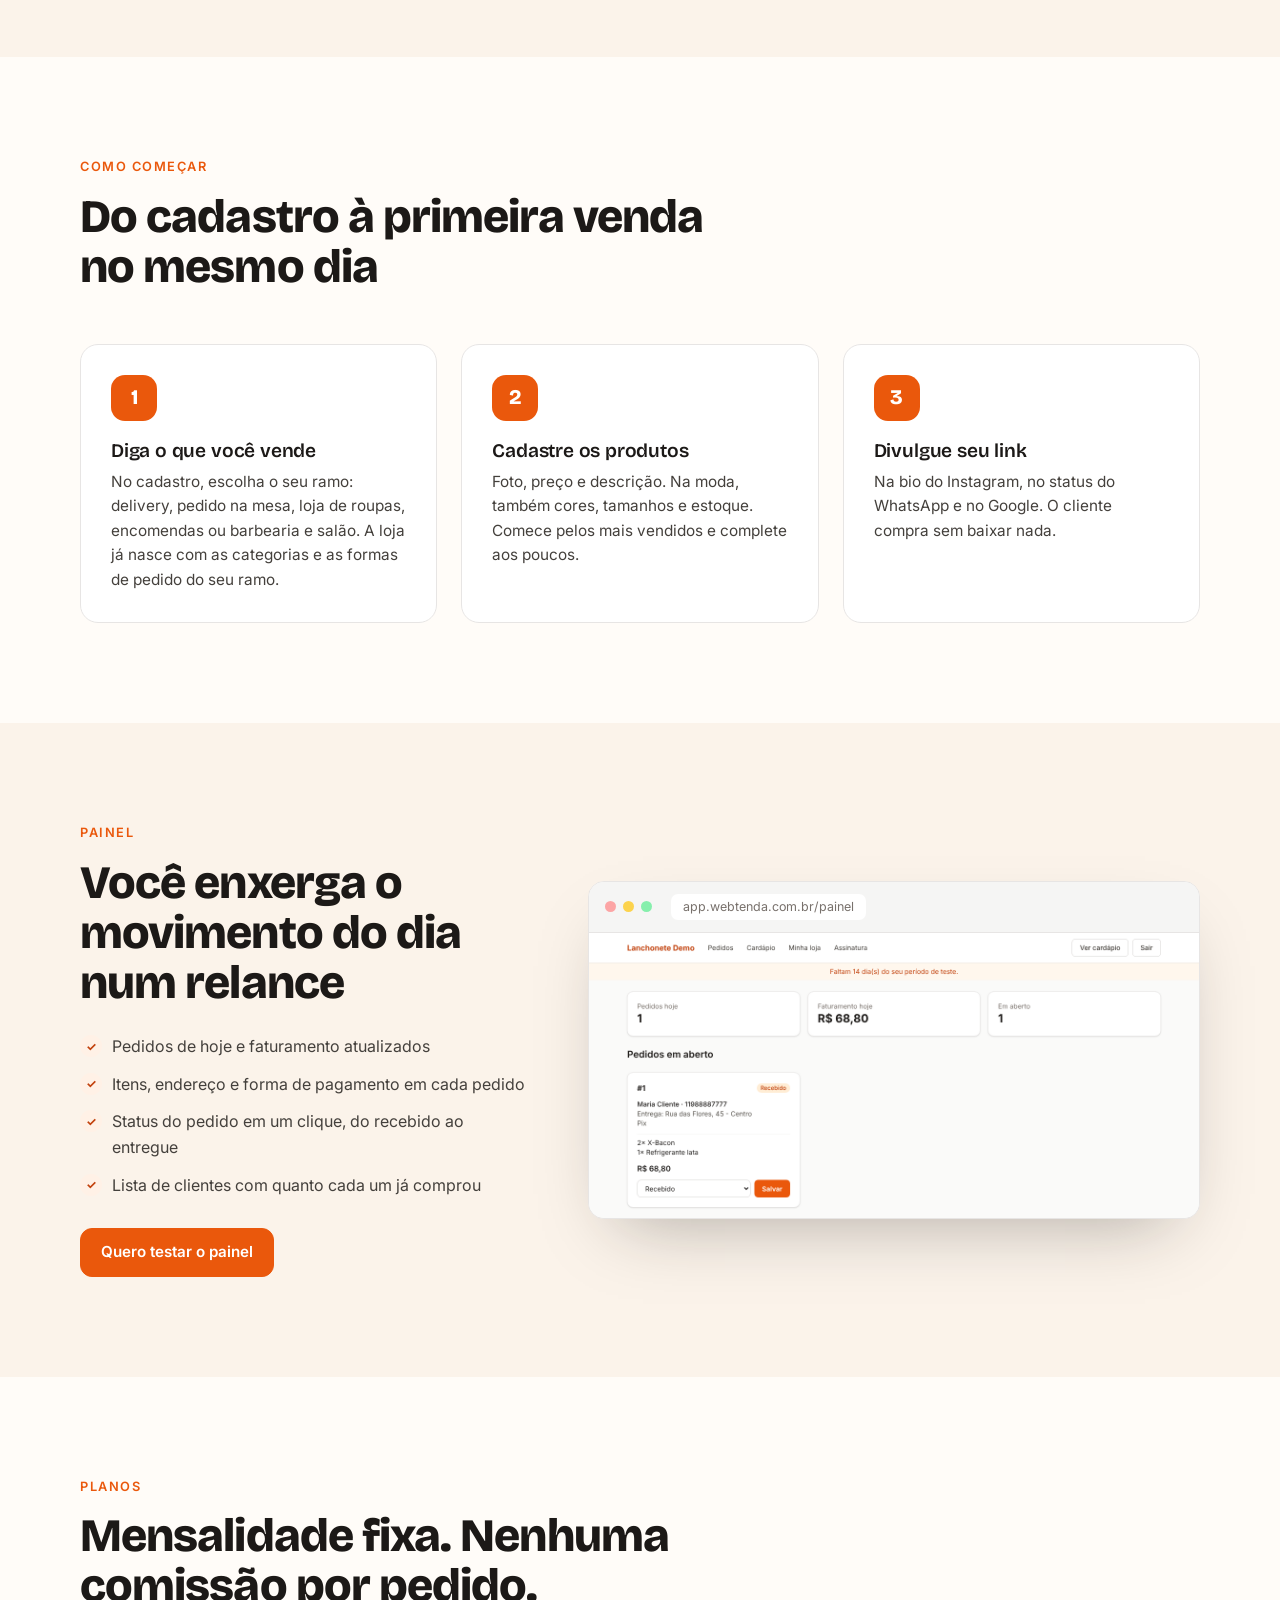
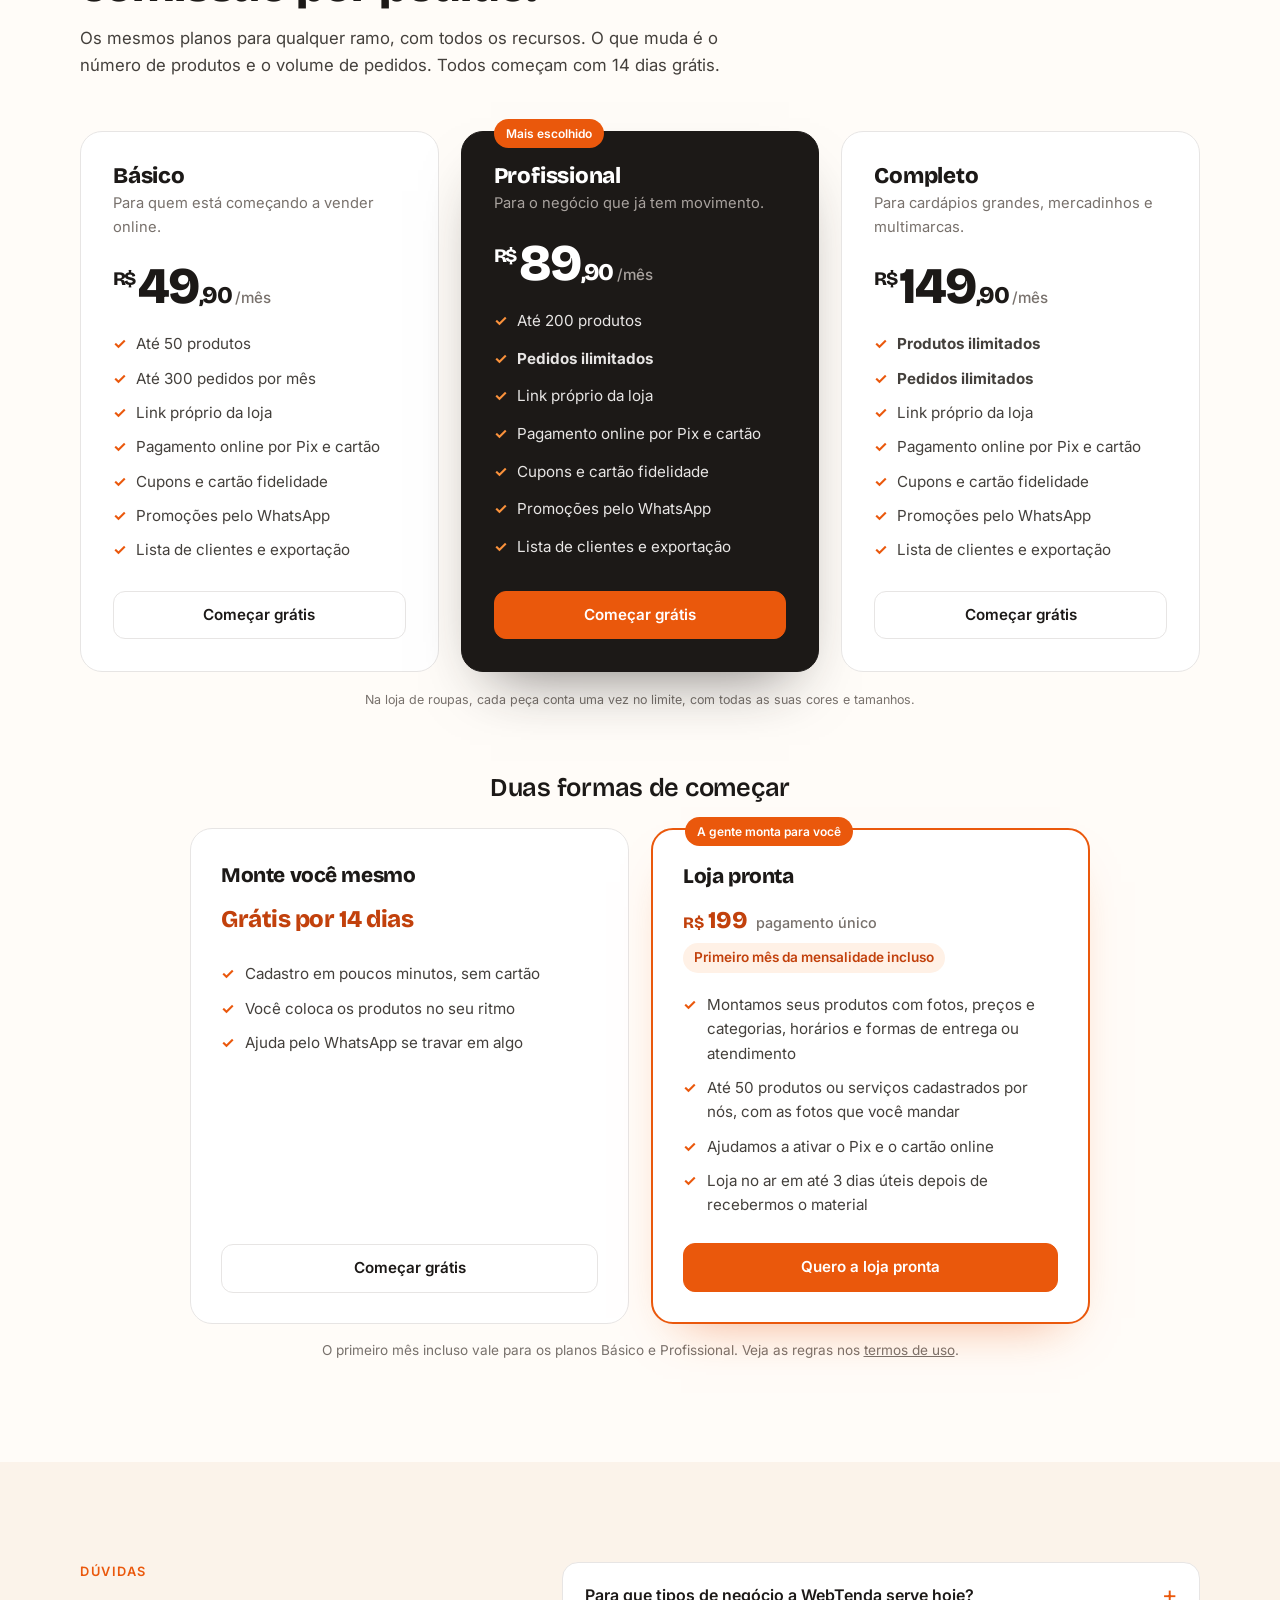
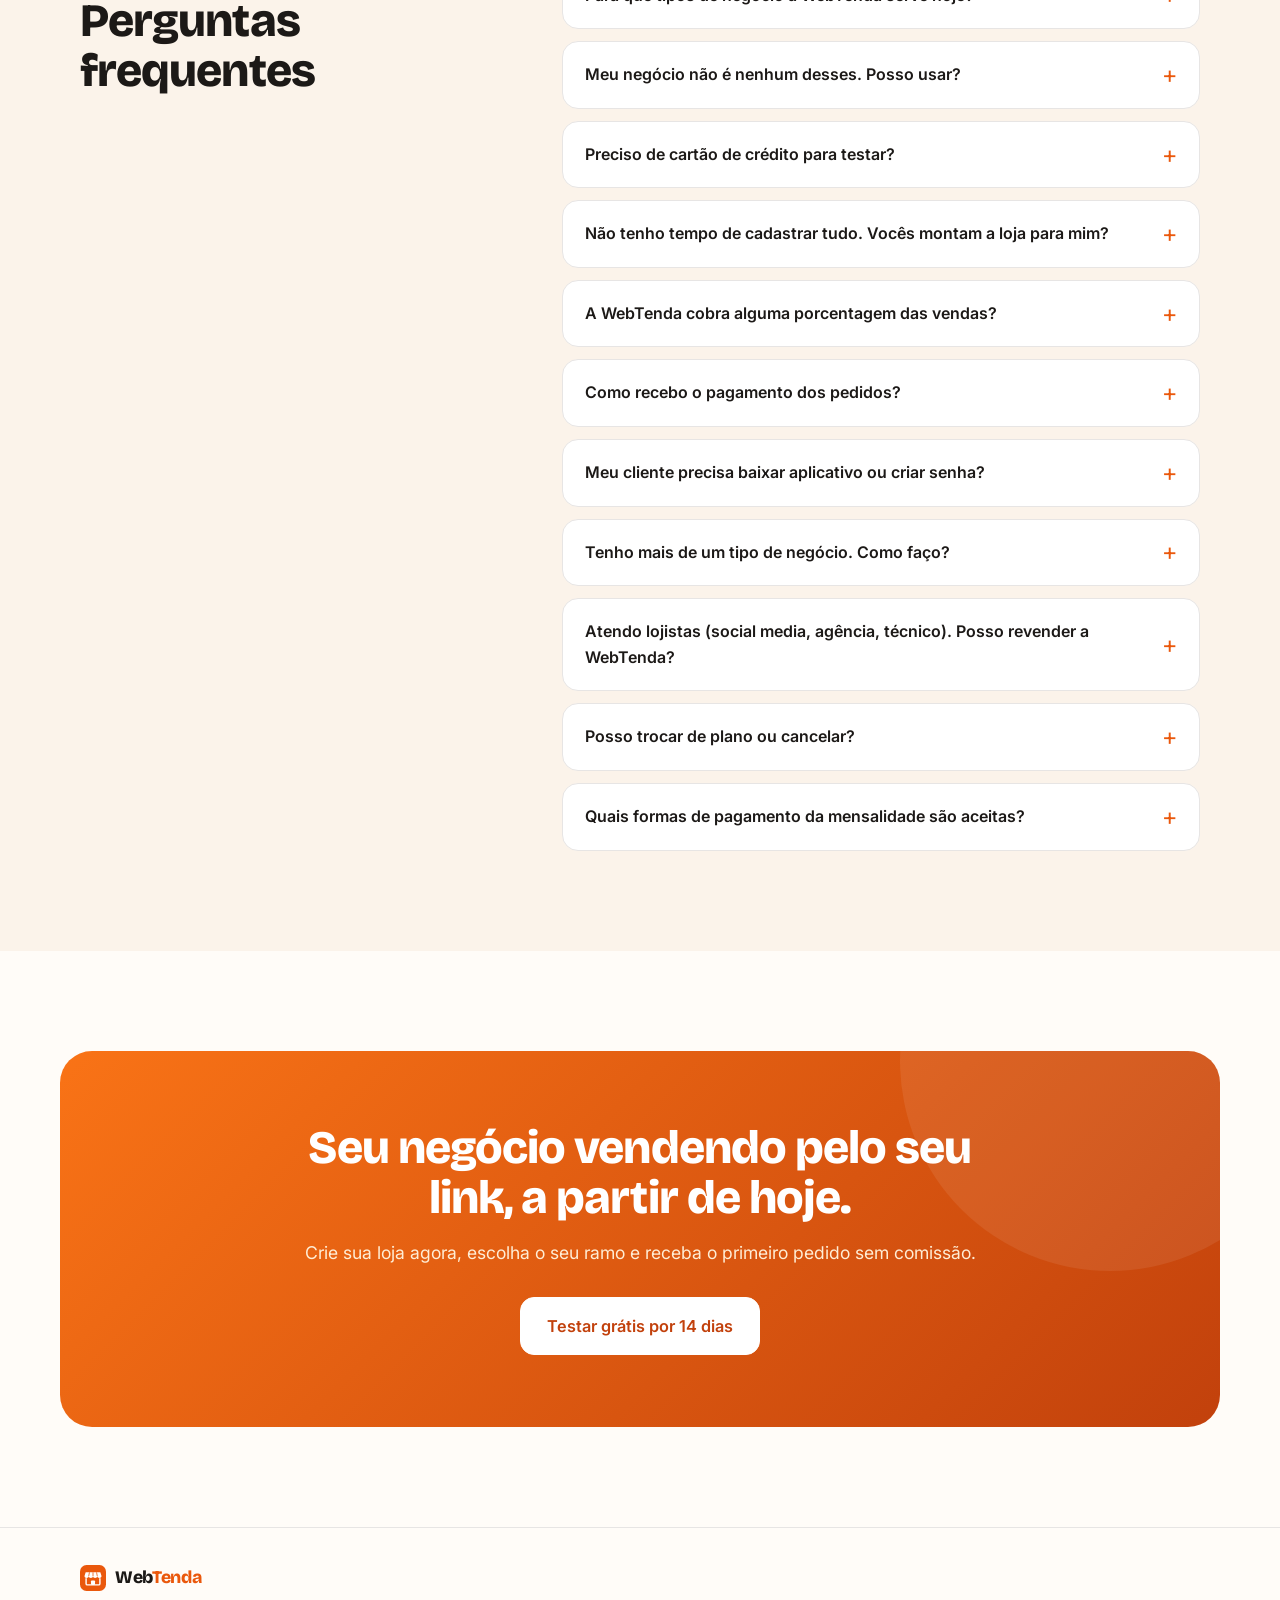
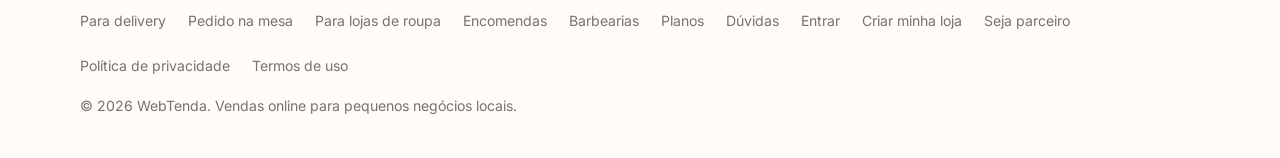
==== commit 234404a3: "Merge pull request #19 from webmedula/claude/project-thread-j4zuru Página de parceiros (/parceiros/)" ====
--- a/index.html
+++ b/index.html
@@ -610,6 +610,35 @@
       </article>
     </div>
     <p class="fine reveal" style="text-align:center;margin-top:18px;color:var(--mute)">Na loja de roupas, cada peça conta uma vez no limite, com todas as suas cores e tamanhos.</p>
+    <div class="start reveal" id="loja-pronta">
+      <h3 class="start-title">Duas formas de começar</h3>
+      <div class="start-grid">
+        <div class="start-card">
+          <h4>Monte você mesmo</h4>
+          <p class="start-price">Grátis por 14 dias</p>
+          <ul>
+            <li>Cadastro em poucos minutos, sem cartão</li>
+            <li>Você coloca os produtos no seu ritmo</li>
+            <li>Ajuda pelo WhatsApp se travar em algo</li>
+          </ul>
+          <a href="https://app.webtenda.com.br/cadastro" class="btn btn-ghost btn-block">Começar grátis</a>
+        </div>
+        <div class="start-card start-pro">
+          <span class="badge">A gente monta para você</span>
+          <h4>Loja pronta</h4>
+          <p class="start-price"><span>R$</span> 199 <em>pagamento único</em></p>
+          <p class="start-inc">Primeiro mês da mensalidade incluso</p>
+          <ul>
+            <li>Montamos seus produtos com fotos, preços e categorias, horários e formas de entrega ou atendimento</li>
+            <li>Até 50 produtos ou serviços cadastrados por nós, com as fotos que você mandar</li>
+            <li>Ajudamos a ativar o Pix e o cartão online</li>
+            <li>Loja no ar em até 3 dias úteis depois de recebermos o material</li>
+          </ul>
+          <a href="mailto:contato@webmedula.com.br?subject=Loja%20pronta" class="btn btn-block" data-wa="Olá! Vim pelo site e quero a Loja pronta da WebTenda. Meu negócio se chama: " target="_blank" rel="noopener">Quero a loja pronta</a>
+        </div>
+      </div>
+      <p class="start-note">O primeiro mês incluso vale para os planos Básico e Profissional. Veja as regras nos <a href="termos/">termos de uso</a>.</p>
+    </div>
   </div>
 </section>
 
@@ -624,6 +653,7 @@
       <details class="reveal"><summary>Para que tipos de negócio a WebTenda serve hoje?</summary><p>Para delivery e retirada (lanchonetes, pizzarias, açaí, marmitas, padarias, mercadinhos e parecidos), para bares e restaurantes que recebem pedido na mesa pelo QR code, para lojas de roupa, calçados e acessórios, para encomendas com data marcada (confeitarias, doces, salgados e marmitas) e para barbearias e salões com agenda online. Veja os detalhes de cada um em <a href="delivery/" style="text-decoration:underline">WebTenda para delivery</a>, <a href="mesa/" style="text-decoration:underline">pedido na mesa</a>, <a href="loja/" style="text-decoration:underline">WebTenda para lojas de roupa</a>, <a href="encomendas/" style="text-decoration:underline">encomendas</a> e <a href="barbearia/" style="text-decoration:underline">barbearias</a>.</p></details>
       <details class="reveal"><summary>Meu negócio não é nenhum desses. Posso usar?</summary><p>Se você vende produtos com preço e o cliente busca ou recebe em casa, como adega, pet shop ou hortifrúti, o modo delivery costuma servir bem. Se você atende com hora marcada, como manicure, estética ou tatuagem, o modo barbearia e salão serve. O catálogo para prestadores de serviço ainda está em preparação.</p></details>
       <details class="reveal"><summary>Preciso de cartão de crédito para testar?</summary><p>Não. Você cria a loja e usa por 14 dias sem pagar nada. Só escolhe a forma de pagamento se decidir continuar.</p></details>
+      <details class="reveal"><summary>Não tenho tempo de cadastrar tudo. Vocês montam a loja para mim?</summary><p>Montamos. Na <a href="#loja-pronta" style="text-decoration:underline">Loja pronta</a> você paga R$ 199 uma vez, manda pelo WhatsApp as fotos, os preços e as informações do seu negócio, e a gente entrega a loja pronta para vender em até 3 dias úteis. O primeiro mês da mensalidade já vem incluso.</p></details>
       <details class="reveal"><summary>A WebTenda cobra alguma porcentagem das vendas?</summary><p>Não. Você paga apenas a mensalidade do plano escolhido. O valor dos pedidos é todo seu.</p></details>
       <details class="reveal"><summary>Como recebo o pagamento dos pedidos?</summary><p>Do jeito que preferir. Com o pagamento online ativado, o cliente paga por Pix ou cartão e o dinheiro cai na sua própria conta no Asaas, que você abre pelo painel, com a tarifa do Asaas por transação. Também dá para receber na entrega ou no balcão, ou combinar pelo WhatsApp.</p></details>
       <details class="reveal"><summary>Meu cliente precisa baixar aplicativo ou criar senha?</summary><p>Não. Sua loja abre no navegador, a conta do cliente nasce no primeiro pedido pelo WhatsApp e quem quiser pode instalar o atalho da sua loja na tela do celular.</p></details>
